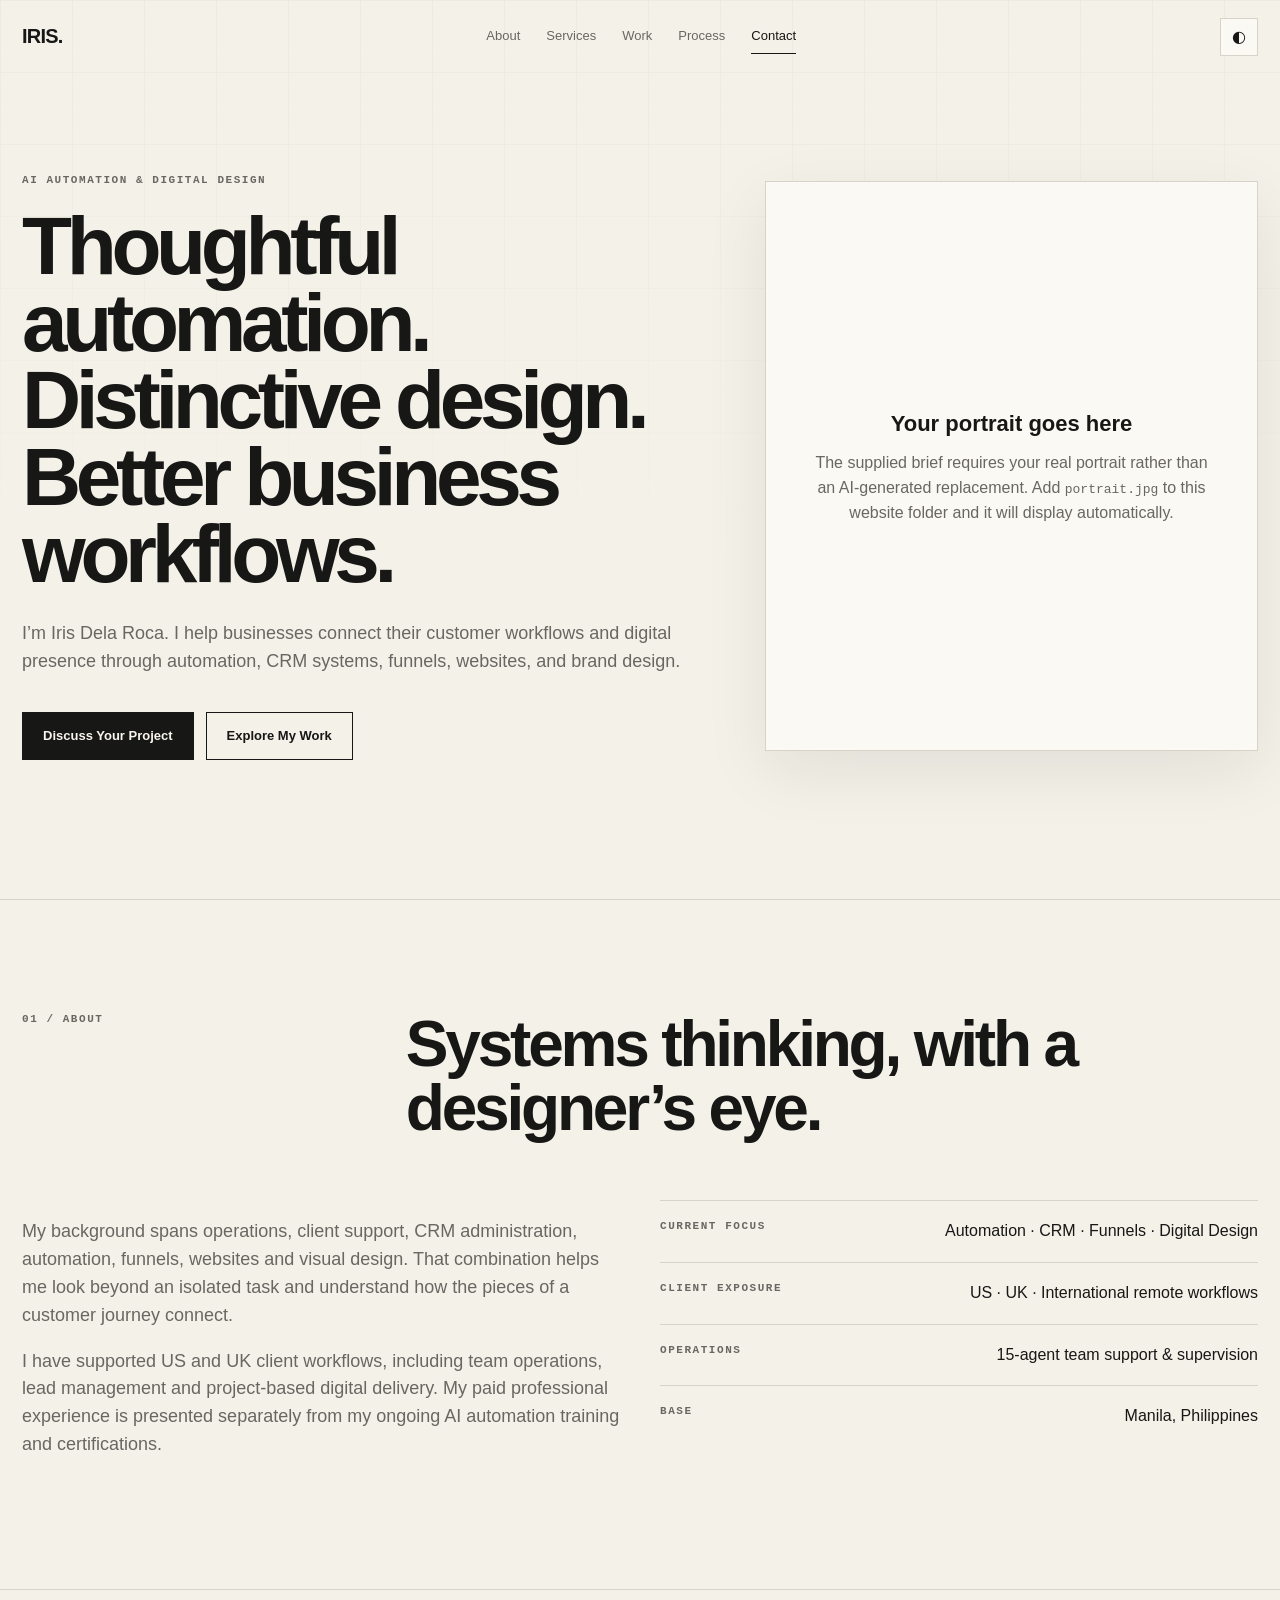
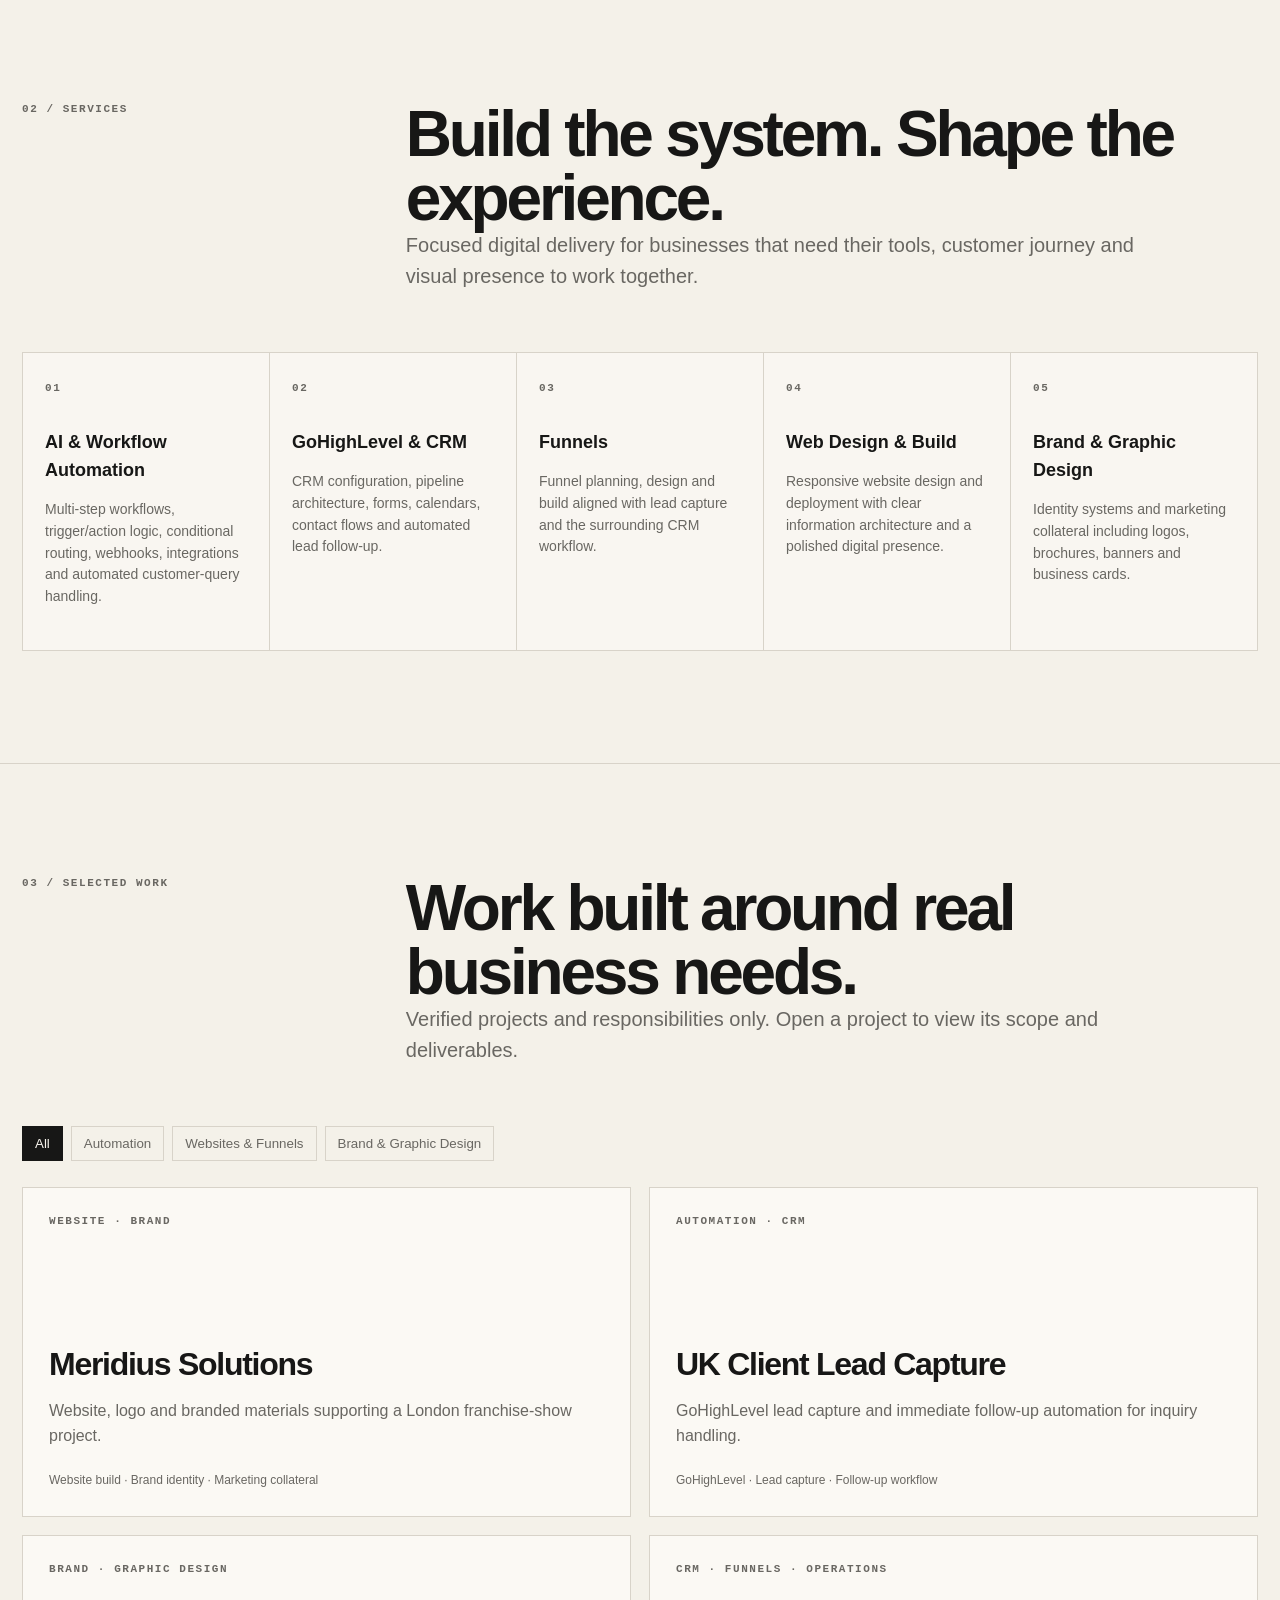
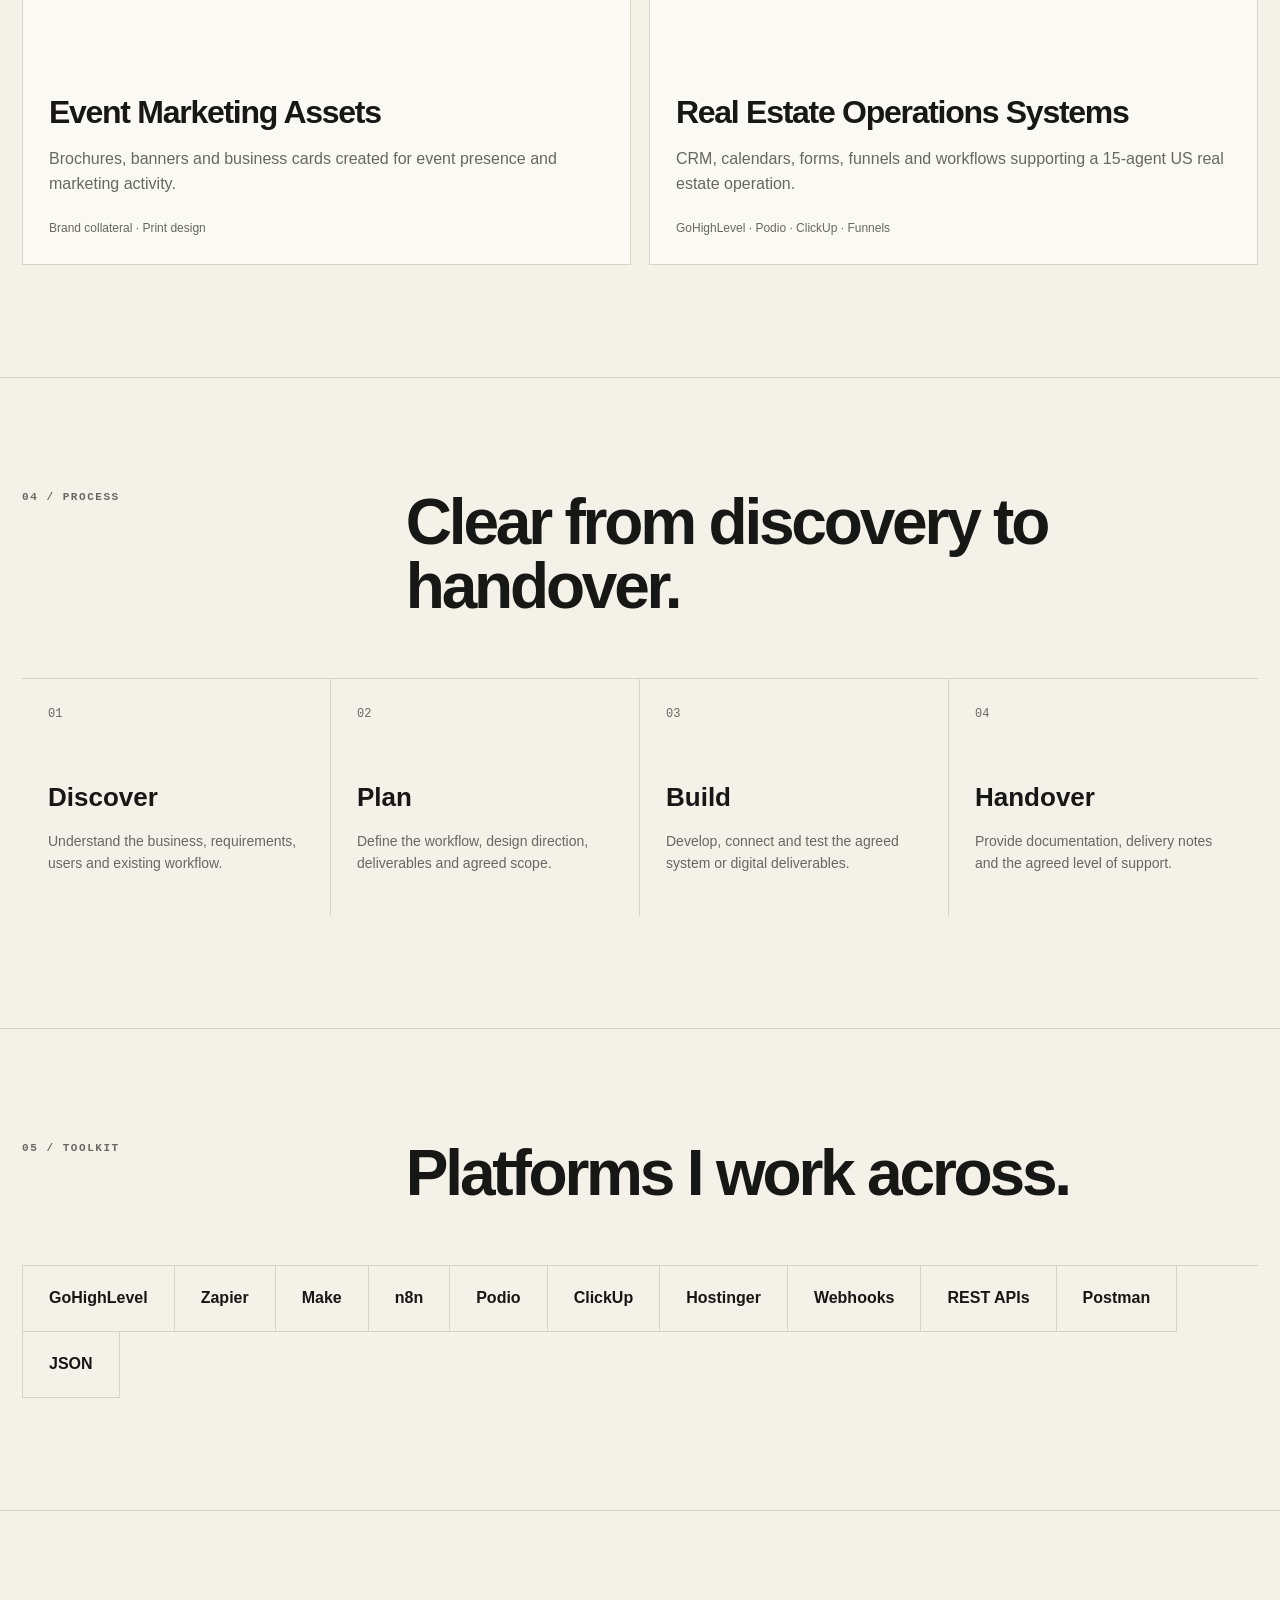
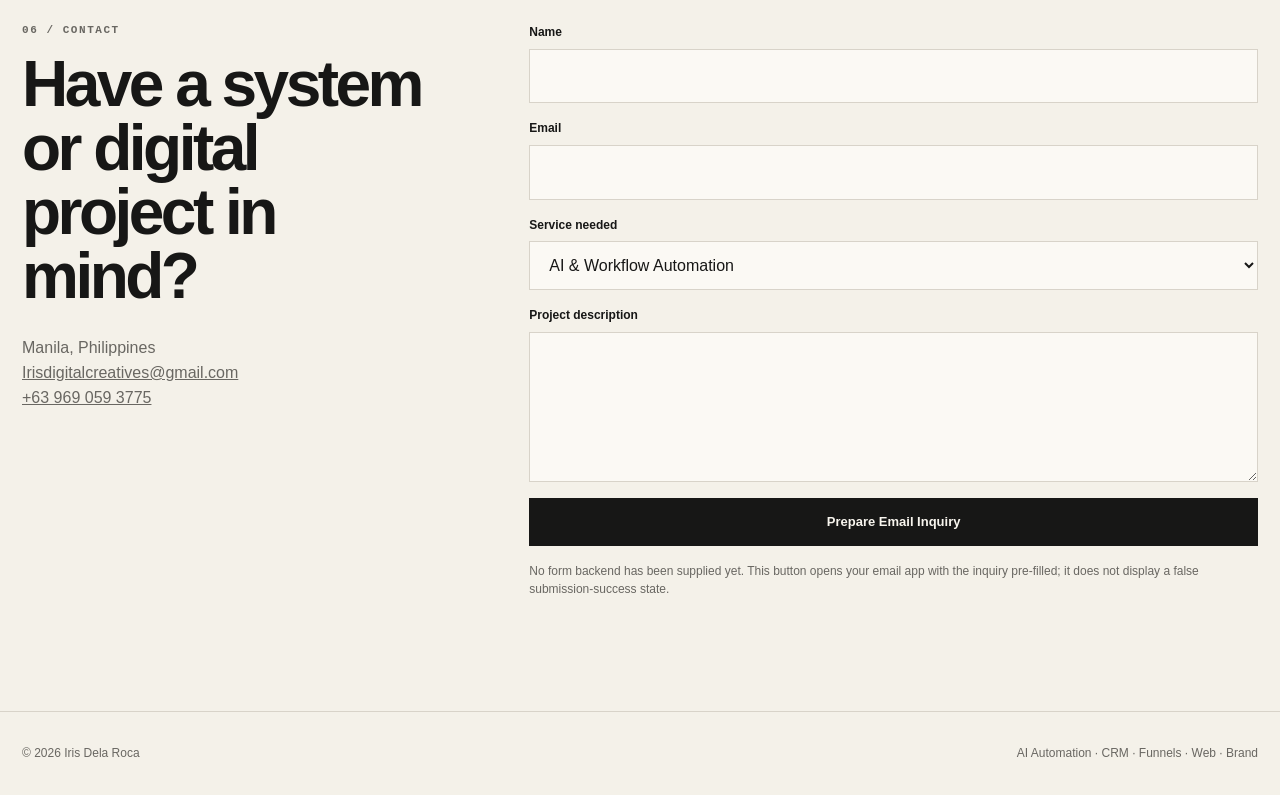
==== index.html @ f61dad83 "Add files via upload" ====
<!doctype html>
<html lang="en">
<head>
  <meta charset="UTF-8" />
  <meta name="viewport" content="width=device-width, initial-scale=1.0" />
  <title>Iris Dela Roca | AI Automation & Digital Design</title>
  <meta name="description" content="Portfolio of Iris Dela Roca — AI automation, CRM systems, funnels, websites, branding and graphic design." />
  <meta property="og:title" content="Iris Dela Roca | AI Automation & Digital Design" />
  <meta property="og:description" content="Thoughtful automation. Distinctive design. Better business workflows." />
  <meta property="og:type" content="website" />
  <script>
    (() => {
      const saved = localStorage.getItem("iris-theme");
      const systemDark = window.matchMedia("(prefers-color-scheme: dark)").matches;
      document.documentElement.dataset.theme = saved || (systemDark ? "dark" : "light");
    })();
  </script>
  <style>
    :root{
      --bg:#f4f1e9;--panel:#fbf9f4;--text:#171716;--muted:#696762;--line:#d8d3c9;
      --inverse:#f8f5ee;--accent:#242321;--shadow:0 20px 60px rgba(20,20,18,.08);
      --radius:2px;--max:1240px;--nav:74px;
    }
    html[data-theme="dark"]{
      --bg:#111210;--panel:#171816;--text:#f1efe9;--muted:#aaa79f;--line:#33342f;
      --inverse:#151613;--accent:#f1efe9;--shadow:0 20px 60px rgba(0,0,0,.25);
    }
    *{box-sizing:border-box}html{scroll-behavior:smooth;scroll-padding-top:calc(var(--nav) + 20px)}
    body{margin:0;background:var(--bg);color:var(--text);font-family:Inter,ui-sans-serif,-apple-system,BlinkMacSystemFont,"Segoe UI",sans-serif;line-height:1.55;transition:background .25s,color .25s;overflow-x:hidden}
    body:before{content:"";position:fixed;inset:0;pointer-events:none;opacity:.24;background-image:linear-gradient(var(--line) 1px,transparent 1px),linear-gradient(90deg,var(--line) 1px,transparent 1px);background-size:72px 72px;mask-image:linear-gradient(to bottom,black,transparent 62%);z-index:-1}
    a{color:inherit}.wrap{width:min(calc(100% - 44px),var(--max));margin:auto}.mono{font:600 11px/1.3 ui-monospace,SFMono-Regular,Menlo,monospace;letter-spacing:.14em;text-transform:uppercase;color:var(--muted)}
    nav{height:var(--nav);position:sticky;top:0;z-index:30;border-bottom:1px solid transparent;transition:.2s}
    nav.scrolled{background:color-mix(in srgb,var(--bg) 88%,transparent);backdrop-filter:blur(14px);border-color:var(--line)}
    .nav-inner{height:100%;display:flex;align-items:center;justify-content:space-between}.brand{font-weight:800;letter-spacing:-.04em;text-decoration:none;font-size:20px}
    .navlinks{display:flex;align-items:center;gap:26px}.navlinks a{font-size:13px;text-decoration:none;color:var(--muted);position:relative}.navlinks a:after{content:"";position:absolute;left:0;bottom:-7px;width:0;height:1px;background:var(--text);transition:.2s}.navlinks a:hover:after,.navlinks a.active:after{width:100%}.navlinks a.active{color:var(--text)}
    .icon-btn{border:1px solid var(--line);background:var(--panel);color:var(--text);width:38px;height:38px;cursor:pointer;font-size:16px}.menu{display:none}
    section{padding:112px 0;border-bottom:1px solid var(--line)}.hero{min-height:calc(100vh - var(--nav));display:grid;align-items:center;padding:60px 0 100px}
    .hero-grid{display:grid;grid-template-columns:1.15fr .85fr;gap:76px;align-items:center}.hero h1{font-size:clamp(52px,6.4vw,92px);line-height:.94;letter-spacing:-.065em;margin:20px 0 28px;max-width:850px}
    .hero p{font-size:18px;color:var(--muted);max-width:660px}.actions{display:flex;gap:12px;margin-top:36px;flex-wrap:wrap}.btn{display:inline-flex;align-items:center;justify-content:center;min-height:48px;padding:0 20px;border:1px solid var(--text);text-decoration:none;font-size:13px;font-weight:700;transition:.18s;cursor:pointer}.btn.primary{background:var(--text);color:var(--inverse)}.btn:hover{transform:translateY(-2px)}.btn:active{transform:translateY(0)}
    .portrait{min-height:570px;border:1px solid var(--line);background:var(--panel);position:relative;overflow:hidden;box-shadow:var(--shadow)}.portrait img{width:100%;height:100%;position:absolute;inset:0;object-fit:cover}.portrait-placeholder{position:absolute;inset:0;display:grid;place-items:center;text-align:center;padding:42px;color:var(--muted)}.portrait-placeholder strong{display:block;color:var(--text);font-size:22px;margin-bottom:10px}
    .section-head{display:grid;grid-template-columns:.38fr 1fr;gap:60px;margin-bottom:60px}.section-head h2{font-size:clamp(38px,5vw,66px);line-height:1;letter-spacing:-.05em;margin:0}.lead{font-size:20px;color:var(--muted);max-width:780px;margin:0}
    .about-grid{display:grid;grid-template-columns:1fr 1fr;gap:40px}.about-grid p{font-size:18px;color:var(--muted)}.statline{border-top:1px solid var(--line);padding:18px 0;display:flex;justify-content:space-between;gap:20px}.statline span:last-child{text-align:right}
    .services{display:grid;grid-template-columns:repeat(5,1fr);border-top:1px solid var(--line);border-left:1px solid var(--line)}.service{padding:28px 22px;min-height:245px;border-right:1px solid var(--line);border-bottom:1px solid var(--line);background:color-mix(in srgb,var(--panel) 72%,transparent);transition:.2s}.service:hover{background:var(--panel);transform:translateY(-3px)}.service h3{font-size:18px;margin:34px 0 12px}.service p{font-size:14px;color:var(--muted)}
    .filters{display:flex;gap:8px;flex-wrap:wrap;margin-bottom:26px}.filter{border:1px solid var(--line);background:transparent;color:var(--muted);padding:9px 12px;cursor:pointer}.filter.active{background:var(--text);color:var(--inverse);border-color:var(--text)}
    .work-grid{display:grid;grid-template-columns:repeat(2,1fr);gap:18px}.project{border:1px solid var(--line);background:var(--panel);padding:26px;cursor:pointer;transition:.2s;min-height:330px;display:flex;flex-direction:column}.project:hover{transform:translateY(-4px);box-shadow:var(--shadow)}.project .tag{margin-bottom:auto}.project h3{font-size:32px;letter-spacing:-.04em;margin:60px 0 10px}.project p{color:var(--muted);margin:0}.project .tools{margin-top:22px;font-size:12px;color:var(--muted)}
    .process{display:grid;grid-template-columns:repeat(4,1fr);border-top:1px solid var(--line)}.step{padding:28px 26px;border-right:1px solid var(--line)}.step:last-child{border-right:0}.step .num{font:12px ui-monospace,monospace;color:var(--muted)}.step h3{font-size:26px;margin:56px 0 10px}.step p{color:var(--muted);font-size:14px}
    .tools-cloud{display:flex;flex-wrap:wrap;border-top:1px solid var(--line);border-left:1px solid var(--line)}.tool{padding:20px 26px;border-right:1px solid var(--line);border-bottom:1px solid var(--line);font-weight:650}
    .contact-grid{display:grid;grid-template-columns:.75fr 1.25fr;gap:70px}.contact-big{font-size:clamp(38px,5vw,72px);letter-spacing:-.055em;line-height:1;margin:15px 0 28px}.contact-meta{color:var(--muted)}form{display:grid;gap:16px}.field{display:grid;gap:7px}label{font-size:12px;font-weight:700}input,select,textarea{width:100%;border:1px solid var(--line);background:var(--panel);color:var(--text);padding:14px 15px;font:inherit;border-radius:0}textarea{min-height:150px;resize:vertical}.form-note{font-size:12px;color:var(--muted)}
    footer{padding:32px 0}.footer{display:flex;justify-content:space-between;gap:20px;color:var(--muted);font-size:12px}
    dialog{width:min(720px,calc(100% - 32px));border:1px solid var(--line);background:var(--panel);color:var(--text);padding:0;box-shadow:var(--shadow)}dialog::backdrop{background:rgba(0,0,0,.58);backdrop-filter:blur(4px)}.dialog-inner{padding:34px}.dialog-top{display:flex;justify-content:space-between;gap:20px}.dialog-top h3{font-size:36px;letter-spacing:-.04em;margin:0 0 22px}.close{border:1px solid var(--line);background:transparent;color:var(--text);width:38px;height:38px;cursor:pointer}.case-row{border-top:1px solid var(--line);padding:16px 0;display:grid;grid-template-columns:140px 1fr;gap:20px}.case-row span:first-child{color:var(--muted);font-size:12px}
    .reveal{opacity:0;transform:translateY(16px);transition:.55s ease}.reveal.visible{opacity:1;transform:none}:focus-visible{outline:2px solid var(--text);outline-offset:3px}
    @media(max-width:980px){.services{grid-template-columns:repeat(2,1fr)}.process{grid-template-columns:repeat(2,1fr)}.step{border-bottom:1px solid var(--line)}.hero-grid,.contact-grid{grid-template-columns:1fr}.portrait{min-height:520px}.section-head{grid-template-columns:1fr;gap:20px}.about-grid{grid-template-columns:1fr}.hero h1{font-size:clamp(52px,10vw,80px)}}
    @media(max-width:720px){:root{--nav:66px}.wrap{width:min(calc(100% - 28px),var(--max))}.navlinks{display:none;position:absolute;left:14px;right:14px;top:60px;background:var(--panel);border:1px solid var(--line);padding:18px;flex-direction:column;align-items:flex-start}.navlinks.open{display:flex}.menu{display:block}.hero{padding-top:36px}.hero-grid{gap:42px}.portrait{min-height:430px}.hero h1{font-size:48px}.work-grid,.services,.process{grid-template-columns:1fr}.step{border-right:0}.project h3{font-size:27px}.section-head h2{font-size:44px}section{padding:78px 0}.footer{flex-direction:column}}
    @media(prefers-reduced-motion:reduce){html{scroll-behavior:auto}*,*:before,*:after{transition:none!important;animation:none!important}.reveal{opacity:1;transform:none}}
  </style>
</head>
<body>
<nav id="nav">
  <div class="wrap nav-inner">
    <a class="brand" href="#top" aria-label="Iris Dela Roca home">IRIS.</a>
    <div class="navlinks" id="navlinks">
      <a href="#about">About</a><a href="#services">Services</a><a href="#work">Work</a><a href="#process">Process</a><a href="#contact">Contact</a>
    </div>
    <div style="display:flex;gap:8px">
      <button class="icon-btn" id="theme" aria-label="Toggle dark or light mode">◐</button>
      <button class="icon-btn menu" id="menu" aria-label="Open navigation" aria-expanded="false">☰</button>
    </div>
  </div>
</nav>

<main id="top">
<section class="hero">
  <div class="wrap hero-grid">
    <div class="reveal">
      <div class="mono">AI Automation & Digital Design</div>
      <h1>Thoughtful automation. Distinctive design. Better business workflows.</h1>
      <p>I’m Iris Dela Roca. I help businesses connect their customer workflows and digital presence through automation, CRM systems, funnels, websites, and brand design.</p>
      <div class="actions"><a class="btn primary" href="#contact">Discuss Your Project</a><a class="btn" href="#work">Explore My Work</a></div>
    </div>
    <div class="portrait reveal" aria-label="Portrait area">
      <div class="portrait-placeholder"><div><strong>Your portrait goes here</strong>The supplied brief requires your real portrait rather than an AI-generated replacement. Add <code>portrait.jpg</code> to this website folder and it will display automatically.</div></div>
      <img src="portrait.jpg" alt="Portrait of Iris Dela Roca" onerror="this.style.display='none'" />
    </div>
  </div>
</section>

<section id="about">
  <div class="wrap">
    <div class="section-head reveal"><div class="mono">01 / About</div><div><h2>Systems thinking, with a designer’s eye.</h2></div></div>
    <div class="about-grid reveal">
      <div><p>My background spans operations, client support, CRM administration, automation, funnels, websites and visual design. That combination helps me look beyond an isolated task and understand how the pieces of a customer journey connect.</p><p>I have supported US and UK client workflows, including team operations, lead management and project-based digital delivery. My paid professional experience is presented separately from my ongoing AI automation training and certifications.</p></div>
      <div>
        <div class="statline"><span class="mono">Current focus</span><span>Automation · CRM · Funnels · Digital Design</span></div>
        <div class="statline"><span class="mono">Client exposure</span><span>US · UK · International remote workflows</span></div>
        <div class="statline"><span class="mono">Operations</span><span>15-agent team support & supervision</span></div>
        <div class="statline"><span class="mono">Base</span><span>Manila, Philippines</span></div>
      </div>
    </div>
  </div>
</section>

<section id="services">
  <div class="wrap">
    <div class="section-head reveal"><div class="mono">02 / Services</div><div><h2>Build the system. Shape the experience.</h2><p class="lead">Focused digital delivery for businesses that need their tools, customer journey and visual presence to work together.</p></div></div>
    <div class="services reveal">
      <article class="service"><div class="mono">01</div><h3>AI & Workflow Automation</h3><p>Multi-step workflows, trigger/action logic, conditional routing, webhooks, integrations and automated customer-query handling.</p></article>
      <article class="service"><div class="mono">02</div><h3>GoHighLevel & CRM</h3><p>CRM configuration, pipeline architecture, forms, calendars, contact flows and automated lead follow-up.</p></article>
      <article class="service"><div class="mono">03</div><h3>Funnels</h3><p>Funnel planning, design and build aligned with lead capture and the surrounding CRM workflow.</p></article>
      <article class="service"><div class="mono">04</div><h3>Web Design & Build</h3><p>Responsive website design and deployment with clear information architecture and a polished digital presence.</p></article>
      <article class="service"><div class="mono">05</div><h3>Brand & Graphic Design</h3><p>Identity systems and marketing collateral including logos, brochures, banners and business cards.</p></article>
    </div>
  </div>
</section>

<section id="work">
  <div class="wrap">
    <div class="section-head reveal"><div class="mono">03 / Selected Work</div><div><h2>Work built around real business needs.</h2><p class="lead">Verified projects and responsibilities only. Open a project to view its scope and deliverables.</p></div></div>
    <div class="filters reveal" role="group" aria-label="Project filters"><button class="filter active" data-filter="all">All</button><button class="filter" data-filter="automation">Automation</button><button class="filter" data-filter="web">Websites & Funnels</button><button class="filter" data-filter="brand">Brand & Graphic Design</button></div>
    <div class="work-grid reveal" id="projects">
      <article class="project" tabindex="0" data-cat="web brand" data-project="meridius"><div class="mono tag">Website · Brand</div><h3>Meridius Solutions</h3><p>Website, logo and branded materials supporting a London franchise-show project.</p><div class="tools">Website build · Brand identity · Marketing collateral</div></article>
      <article class="project" tabindex="0" data-cat="automation web" data-project="ghl"><div class="mono tag">Automation · CRM</div><h3>UK Client Lead Capture</h3><p>GoHighLevel lead capture and immediate follow-up automation for inquiry handling.</p><div class="tools">GoHighLevel · Lead capture · Follow-up workflow</div></article>
      <article class="project" tabindex="0" data-cat="brand" data-project="event"><div class="mono tag">Brand · Graphic Design</div><h3>Event Marketing Assets</h3><p>Brochures, banners and business cards created for event presence and marketing activity.</p><div class="tools">Brand collateral · Print design</div></article>
      <article class="project" tabindex="0" data-cat="automation web" data-project="ops"><div class="mono tag">CRM · Funnels · Operations</div><h3>Real Estate Operations Systems</h3><p>CRM, calendars, forms, funnels and workflows supporting a 15-agent US real estate operation.</p><div class="tools">GoHighLevel · Podio · ClickUp · Funnels</div></article>
    </div>
  </div>
</section>

<section id="process">
  <div class="wrap">
    <div class="section-head reveal"><div class="mono">04 / Process</div><div><h2>Clear from discovery to handover.</h2></div></div>
    <div class="process reveal">
      <div class="step"><div class="num">01</div><h3>Discover</h3><p>Understand the business, requirements, users and existing workflow.</p></div>
      <div class="step"><div class="num">02</div><h3>Plan</h3><p>Define the workflow, design direction, deliverables and agreed scope.</p></div>
      <div class="step"><div class="num">03</div><h3>Build</h3><p>Develop, connect and test the agreed system or digital deliverables.</p></div>
      <div class="step"><div class="num">04</div><h3>Handover</h3><p>Provide documentation, delivery notes and the agreed level of support.</p></div>
    </div>
  </div>
</section>

<section id="tools">
  <div class="wrap">
    <div class="section-head reveal"><div class="mono">05 / Toolkit</div><div><h2>Platforms I work across.</h2></div></div>
    <div class="tools-cloud reveal"><span class="tool">GoHighLevel</span><span class="tool">Zapier</span><span class="tool">Make</span><span class="tool">n8n</span><span class="tool">Podio</span><span class="tool">ClickUp</span><span class="tool">Hostinger</span><span class="tool">Webhooks</span><span class="tool">REST APIs</span><span class="tool">Postman</span><span class="tool">JSON</span></div>
  </div>
</section>

<section id="contact">
  <div class="wrap contact-grid">
    <div class="reveal"><div class="mono">06 / Contact</div><h2 class="contact-big">Have a system or digital project in mind?</h2><p class="contact-meta">Manila, Philippines<br><a href="mailto:Irisdigitalcreatives@gmail.com">Irisdigitalcreatives@gmail.com</a><br><a href="tel:+639690593775">+63 969 059 3775</a></p></div>
    <div class="reveal">
      <form id="contactForm">
        <div class="field"><label for="name">Name</label><input id="name" name="name" autocomplete="name" required /></div>
        <div class="field"><label for="email">Email</label><input id="email" name="email" type="email" autocomplete="email" required /></div>
        <div class="field"><label for="service">Service needed</label><select id="service" name="service"><option>AI & Workflow Automation</option><option>GoHighLevel & CRM</option><option>Funnels</option><option>Website Design & Build</option><option>Brand & Graphic Design</option><option>Other / Multi-service</option></select></div>
        <div class="field"><label for="description">Project description</label><textarea id="description" name="description" required></textarea></div>
        <button class="btn primary" type="submit">Prepare Email Inquiry</button>
        <div class="form-note">No form backend has been supplied yet. This button opens your email app with the inquiry pre-filled; it does not display a false submission-success state.</div>
      </form>
    </div>
  </div>
</section>
</main>

<footer><div class="wrap footer"><span>© 2026 Iris Dela Roca</span><span>AI Automation · CRM · Funnels · Web · Brand</span></div></footer>

<dialog id="caseDialog" aria-labelledby="caseTitle"><div class="dialog-inner"><div class="dialog-top"><h3 id="caseTitle"></h3><button class="close" aria-label="Close project details">×</button></div><div id="caseContent"></div></div></dialog>

<script>
const projects={
 meridius:{title:"Meridius Solutions",rows:[["Role","Web, Brand and Graphic Designer"],["Business need","Create a digital and branded presence supporting a franchise-show project in London."],["Deliverables","Website, logo and branded materials."],["Tools","Website build/deployment and visual design tools."],["Verified outcome","Website and event materials delivered. No performance metric was supplied."]]},
 ghl:{title:"UK Client Lead Capture",rows:[["Role","Project-based digital delivery"],["Business need","Support inquiry handling with connected lead capture and follow-up."],["Deliverables","GoHighLevel lead capture and immediate follow-up automation."],["Tools","GoHighLevel"],["Verified outcome","Workflow configured for the client project. No conversion or revenue metric was supplied."]]},
 event:{title:"Event Marketing Assets",rows:[["Role","Brand and Graphic Designer"],["Business need","Support brand presence and marketing activities around an event."],["Deliverables","Brochures, banners and business cards."],["Tools","Graphic and brand design workflow"],["Verified outcome","Marketing collateral delivered. No campaign metric was supplied."]]},
 ops:{title:"Real Estate Operations Systems",rows:[["Role","Executive Assistant / Operations Manager"],["Business need","Coordinate lead management, team operations and customer follow-up across a 15-agent team."],["Deliverables","CRM administration, calendars, forms, funnels, workflows, task coordination and team training."],["Tools","GoHighLevel, Podio, ClickUp"],["Verified outcome","Operational support delivered across the team; no quantified performance metric was supplied."]]}
};
const root=document.documentElement, theme=document.querySelector("#theme");
theme.onclick=()=>{const next=root.dataset.theme==="dark"?"light":"dark";root.dataset.theme=next;localStorage.setItem("iris-theme",next)};
const nav=document.querySelector("#nav");addEventListener("scroll",()=>nav.classList.toggle("scrolled",scrollY>12));
const menu=document.querySelector("#menu"), links=document.querySelector("#navlinks");menu.onclick=()=>{const o=links.classList.toggle("open");menu.setAttribute("aria-expanded",o)};links.querySelectorAll("a").forEach(a=>a.onclick=()=>links.classList.remove("open"));
const observer=new IntersectionObserver(es=>es.forEach(e=>{if(e.isIntersecting)e.target.classList.add("visible")}),{threshold:.12});document.querySelectorAll(".reveal").forEach(e=>observer.observe(e));
const sections=[...document.querySelectorAll("main section[id]")], navAs=[...links.querySelectorAll("a")];new IntersectionObserver(es=>es.forEach(e=>{if(e.isIntersecting){navAs.forEach(a=>a.classList.toggle("active",a.getAttribute("href")==="#"+e.target.id))}}),{rootMargin:"-30% 0px -60%"}).observe?.(sections[0]);sections.slice(1).forEach(s=>new IntersectionObserver(es=>es.forEach(e=>{if(e.isIntersecting)navAs.forEach(a=>a.classList.toggle("active",a.getAttribute("href")==="#"+e.target.id))}),{rootMargin:"-30% 0px -60%"}).observe(s));
document.querySelectorAll(".filter").forEach(b=>b.onclick=()=>{document.querySelectorAll(".filter").forEach(x=>x.classList.remove("active"));b.classList.add("active");document.querySelectorAll(".project").forEach(p=>p.hidden=!(b.dataset.filter==="all"||p.dataset.cat.includes(b.dataset.filter)))});
const dlg=document.querySelector("#caseDialog"), title=document.querySelector("#caseTitle"), content=document.querySelector("#caseContent");let lastFocus;
function openCase(card){lastFocus=card;const p=projects[card.dataset.project];title.textContent=p.title;content.innerHTML=p.rows.map(r=>`<div class="case-row"><span>${r[0]}</span><span>${r[1]}</span></div>`).join("");dlg.showModal()}
document.querySelectorAll(".project").forEach(c=>{c.onclick=()=>openCase(c);c.onkeydown=e=>{if(e.key==="Enter"||e.key===" "){e.preventDefault();openCase(c)}}});document.querySelector(".close").onclick=()=>dlg.close();dlg.addEventListener("close",()=>lastFocus?.focus());dlg.addEventListener("click",e=>{if(e.target===dlg)dlg.close()});
document.querySelector("#contactForm").onsubmit=e=>{e.preventDefault();const f=new FormData(e.currentTarget);const subject=encodeURIComponent("Portfolio inquiry — "+f.get("service"));const body=encodeURIComponent(`Hi Iris,\n\nMy name is ${f.get("name")}.\n\nService: ${f.get("service")}\n\nProject:\n${f.get("description")}\n\nMy email: ${f.get("email")}`);location.href=`mailto:Irisdigitalcreatives@gmail.com?subject=${subject}&body=${body}`};
</script>
</body></html>
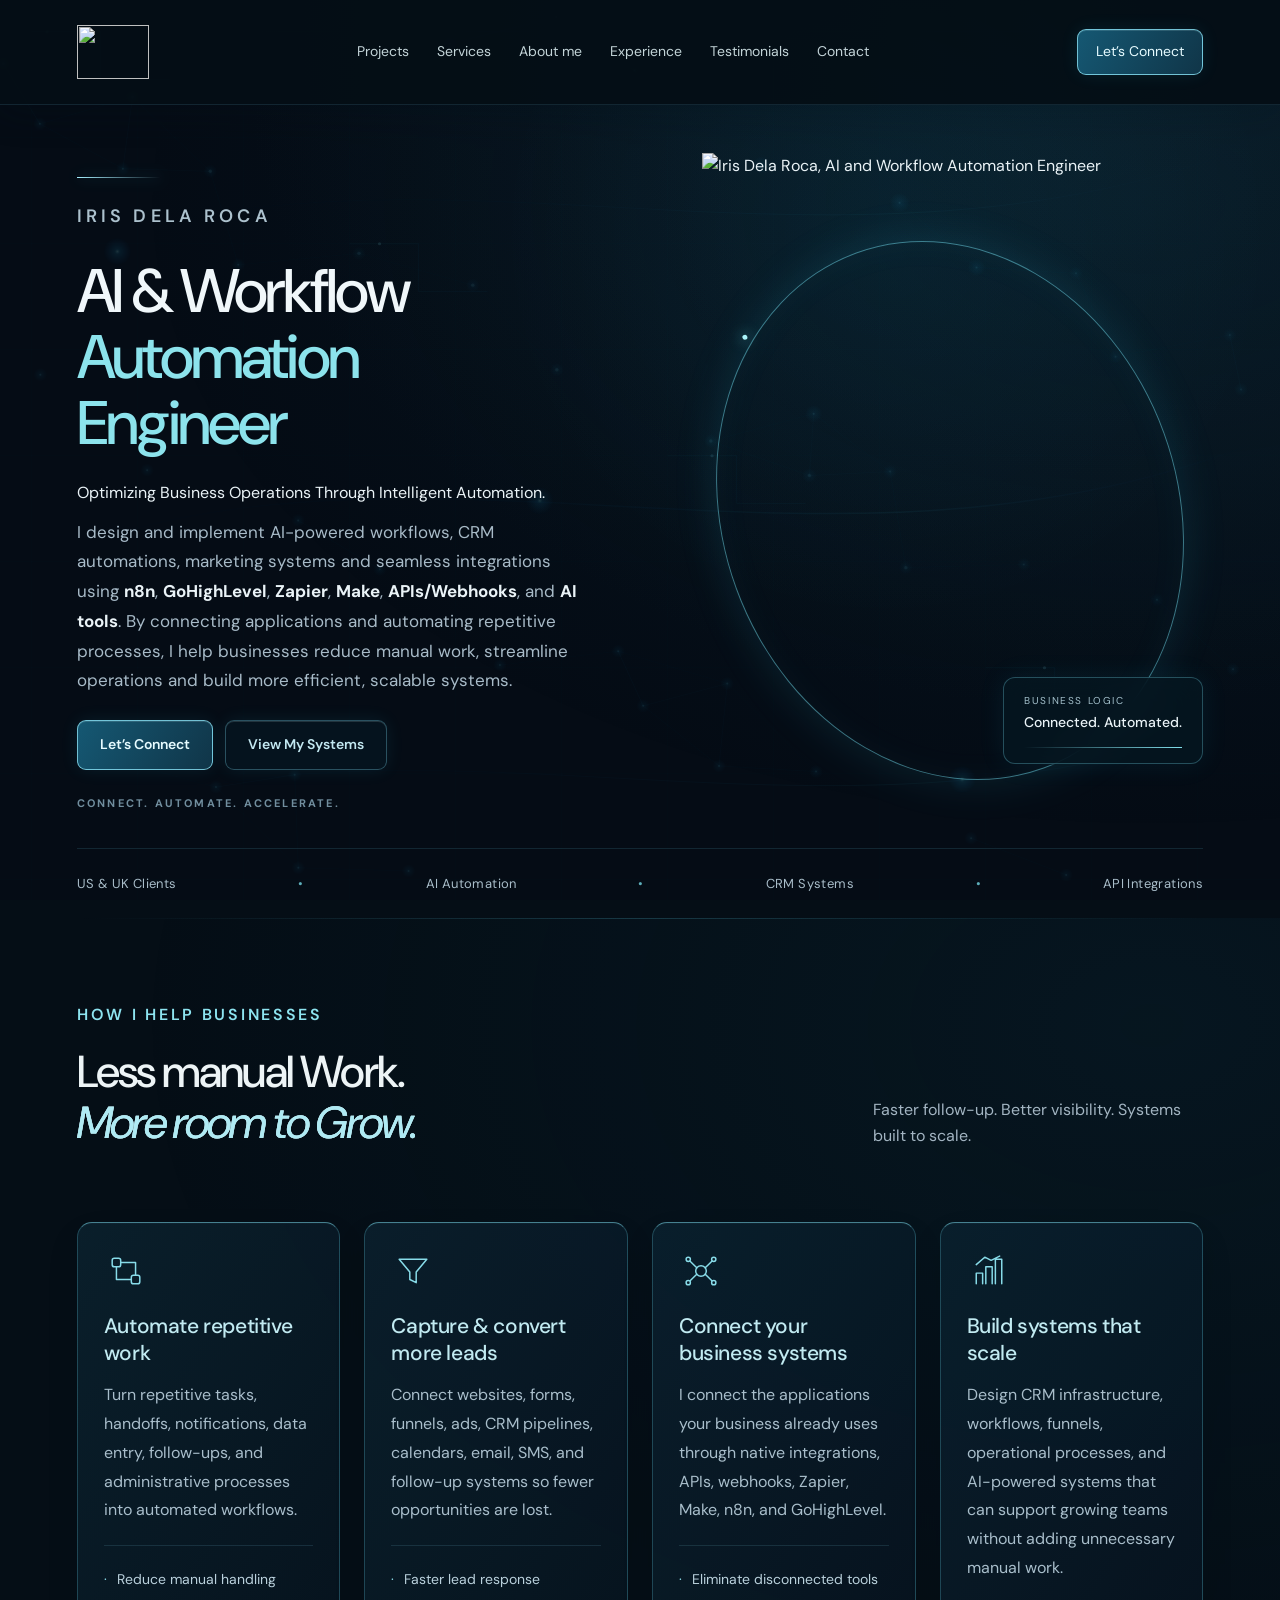
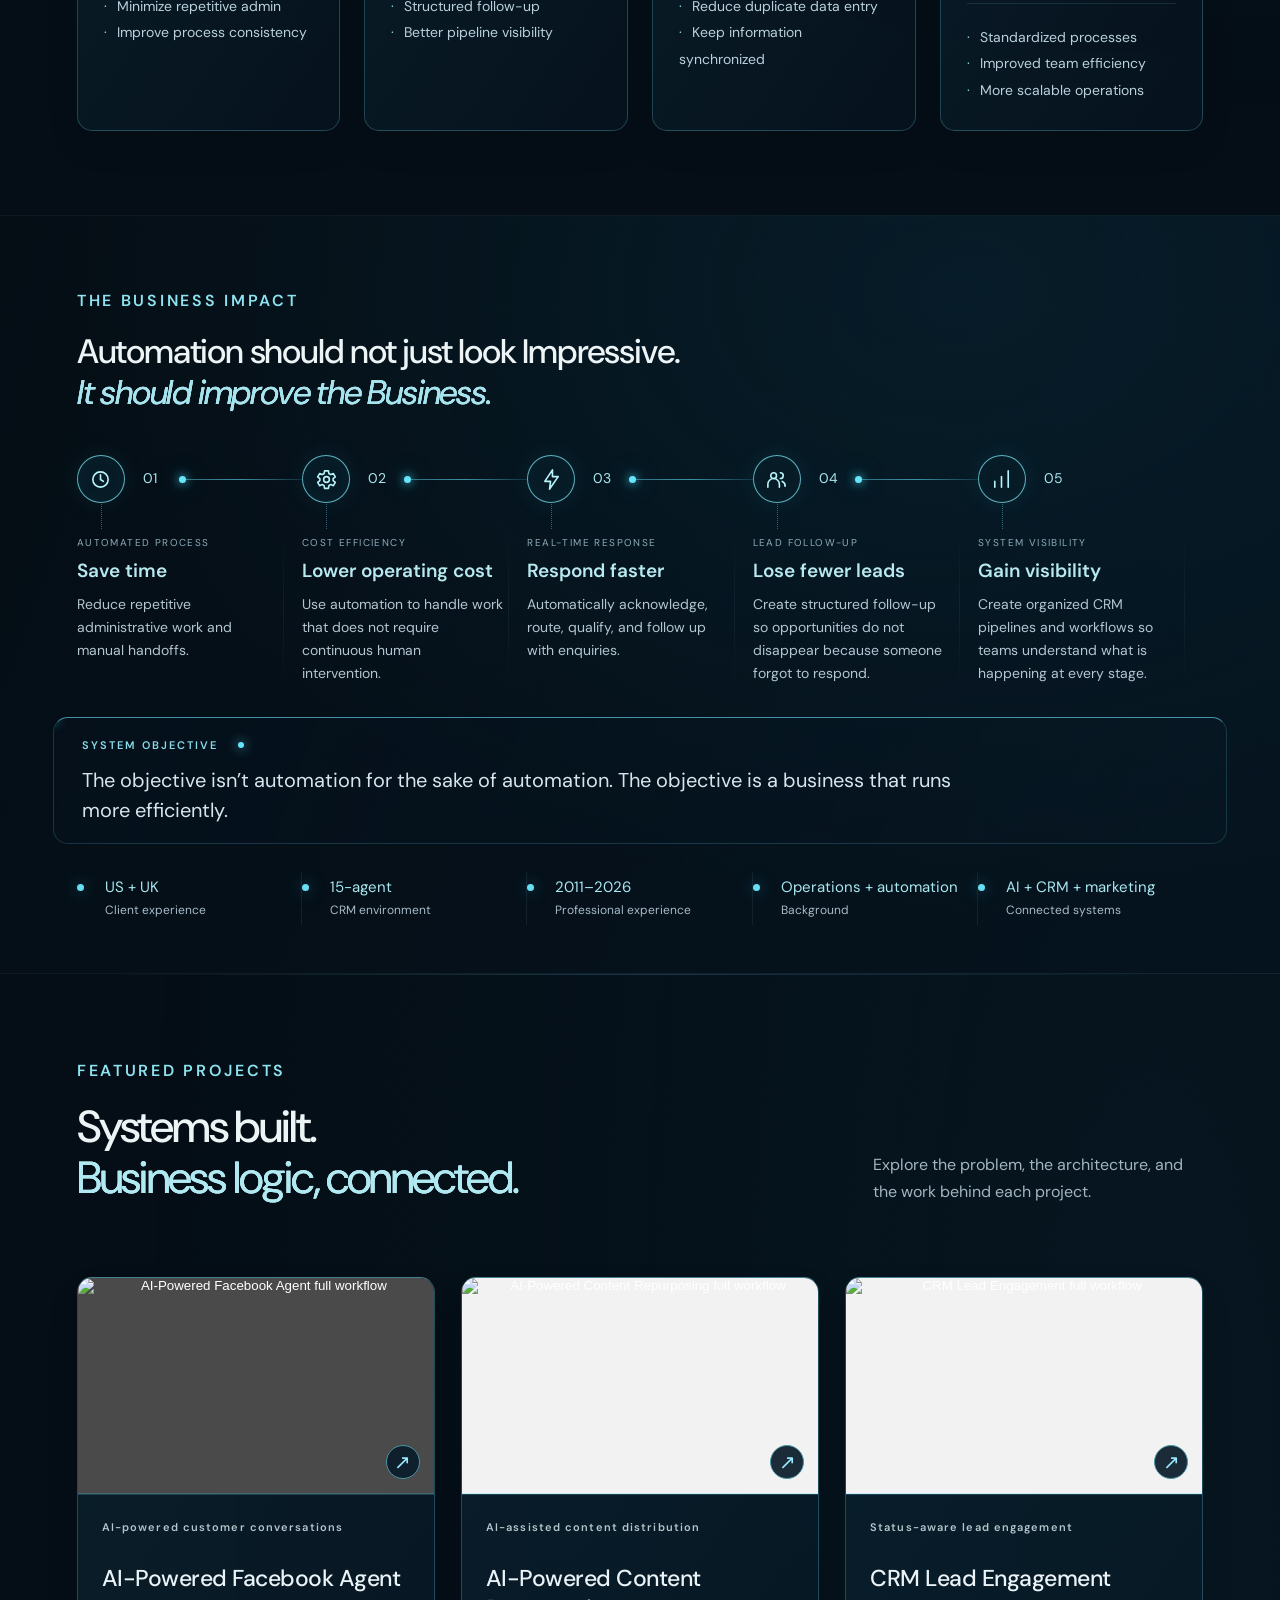
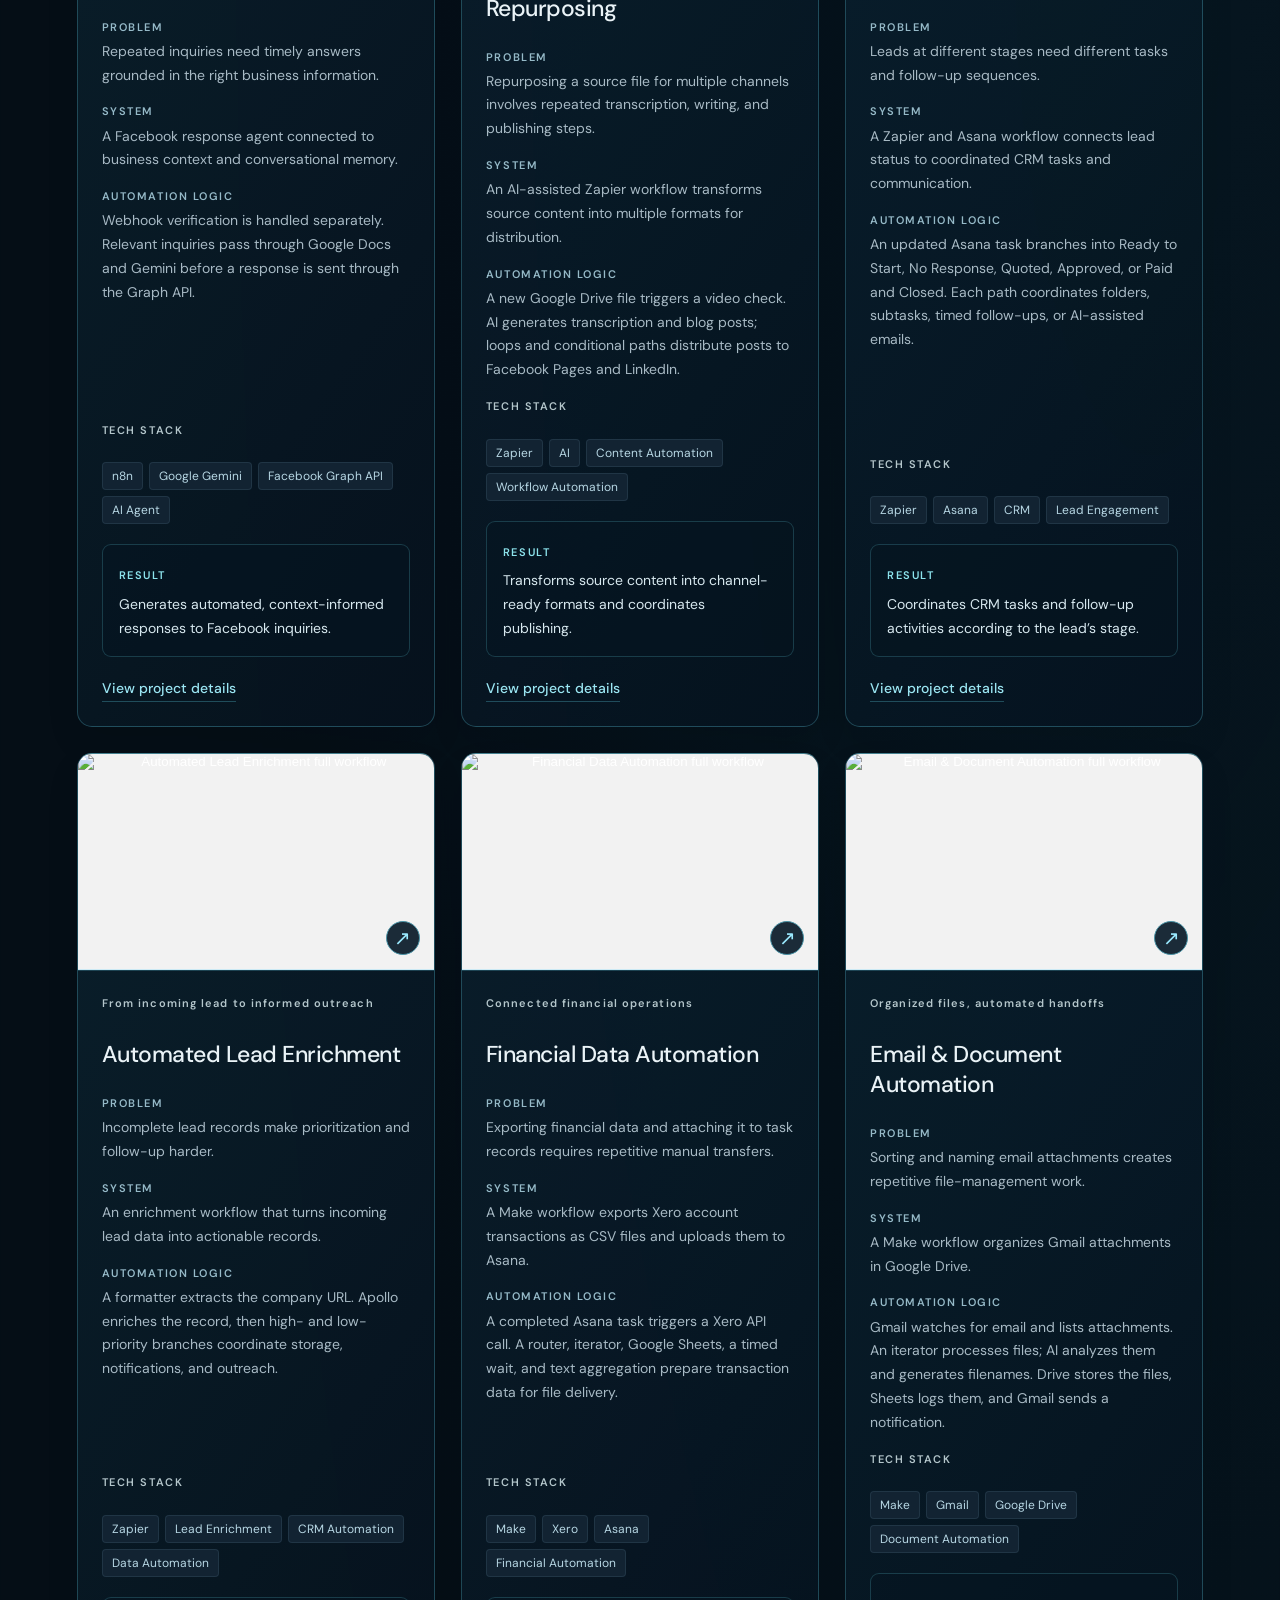
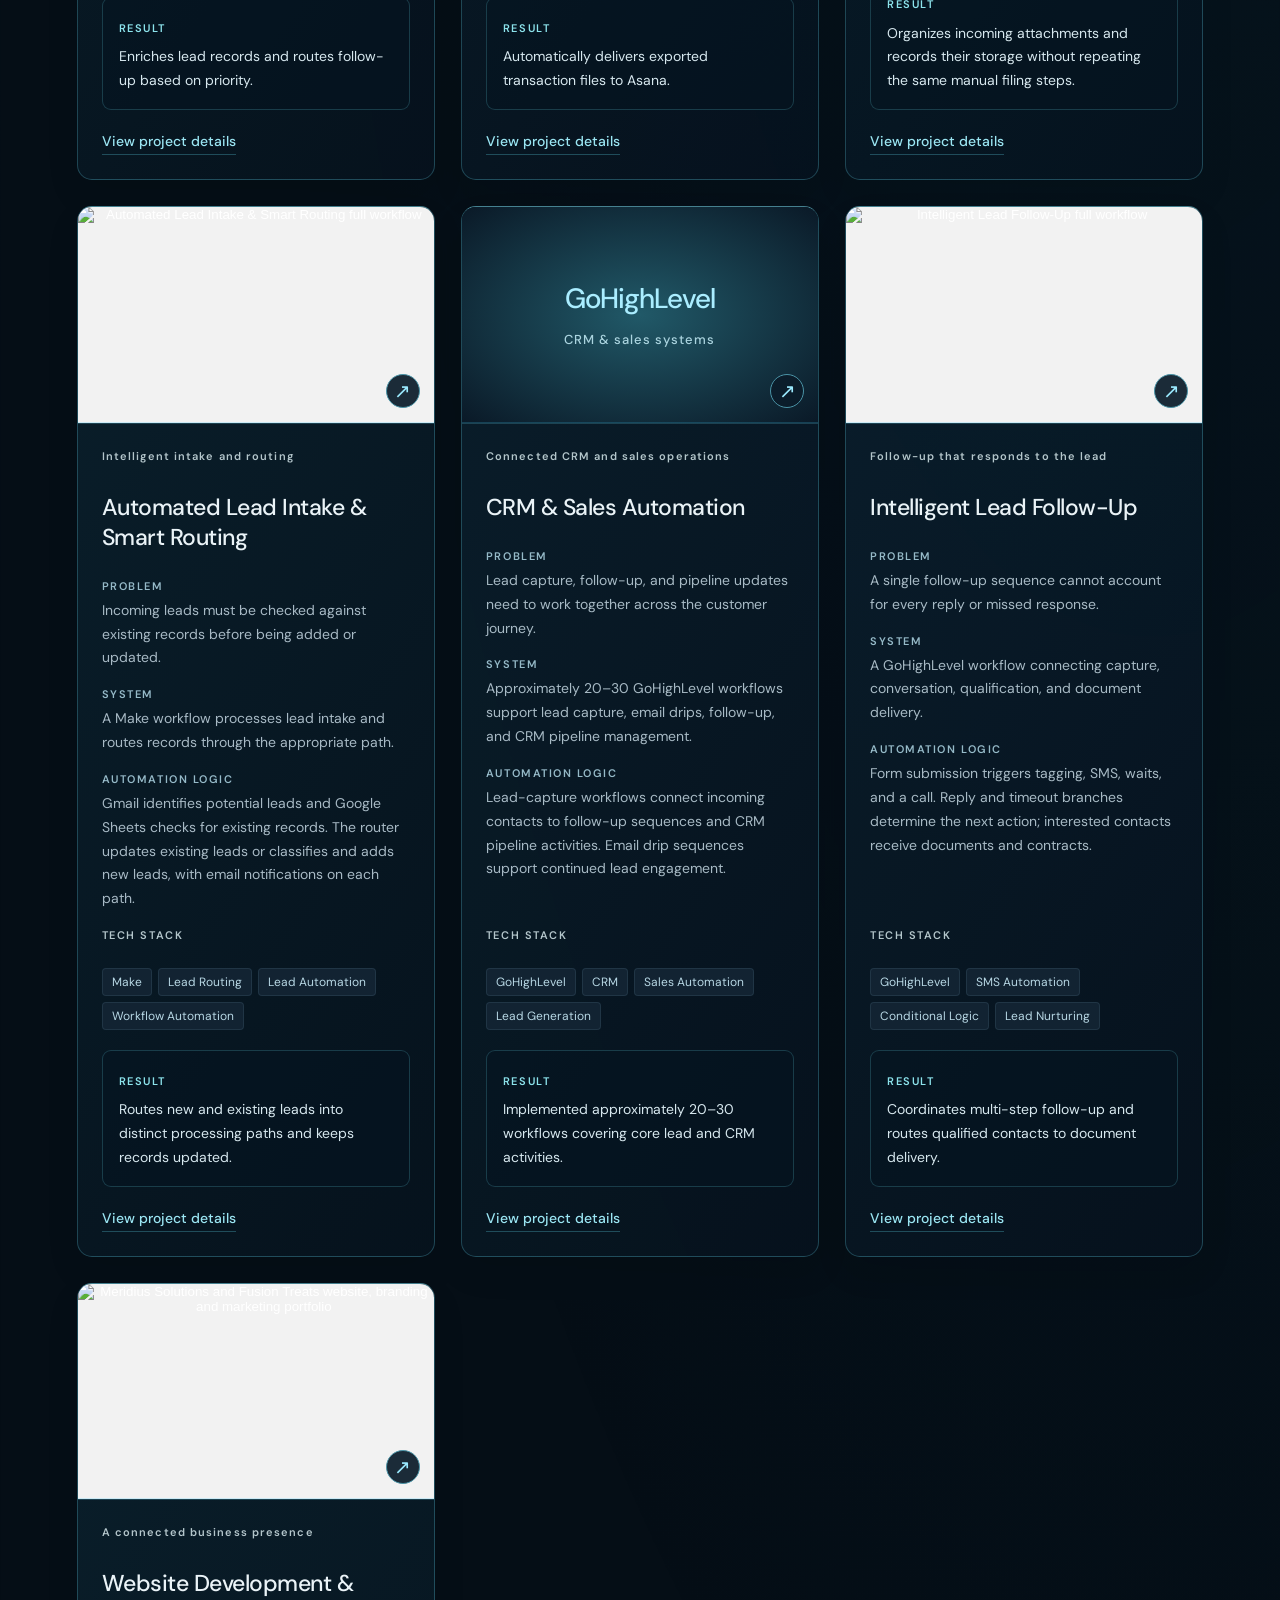
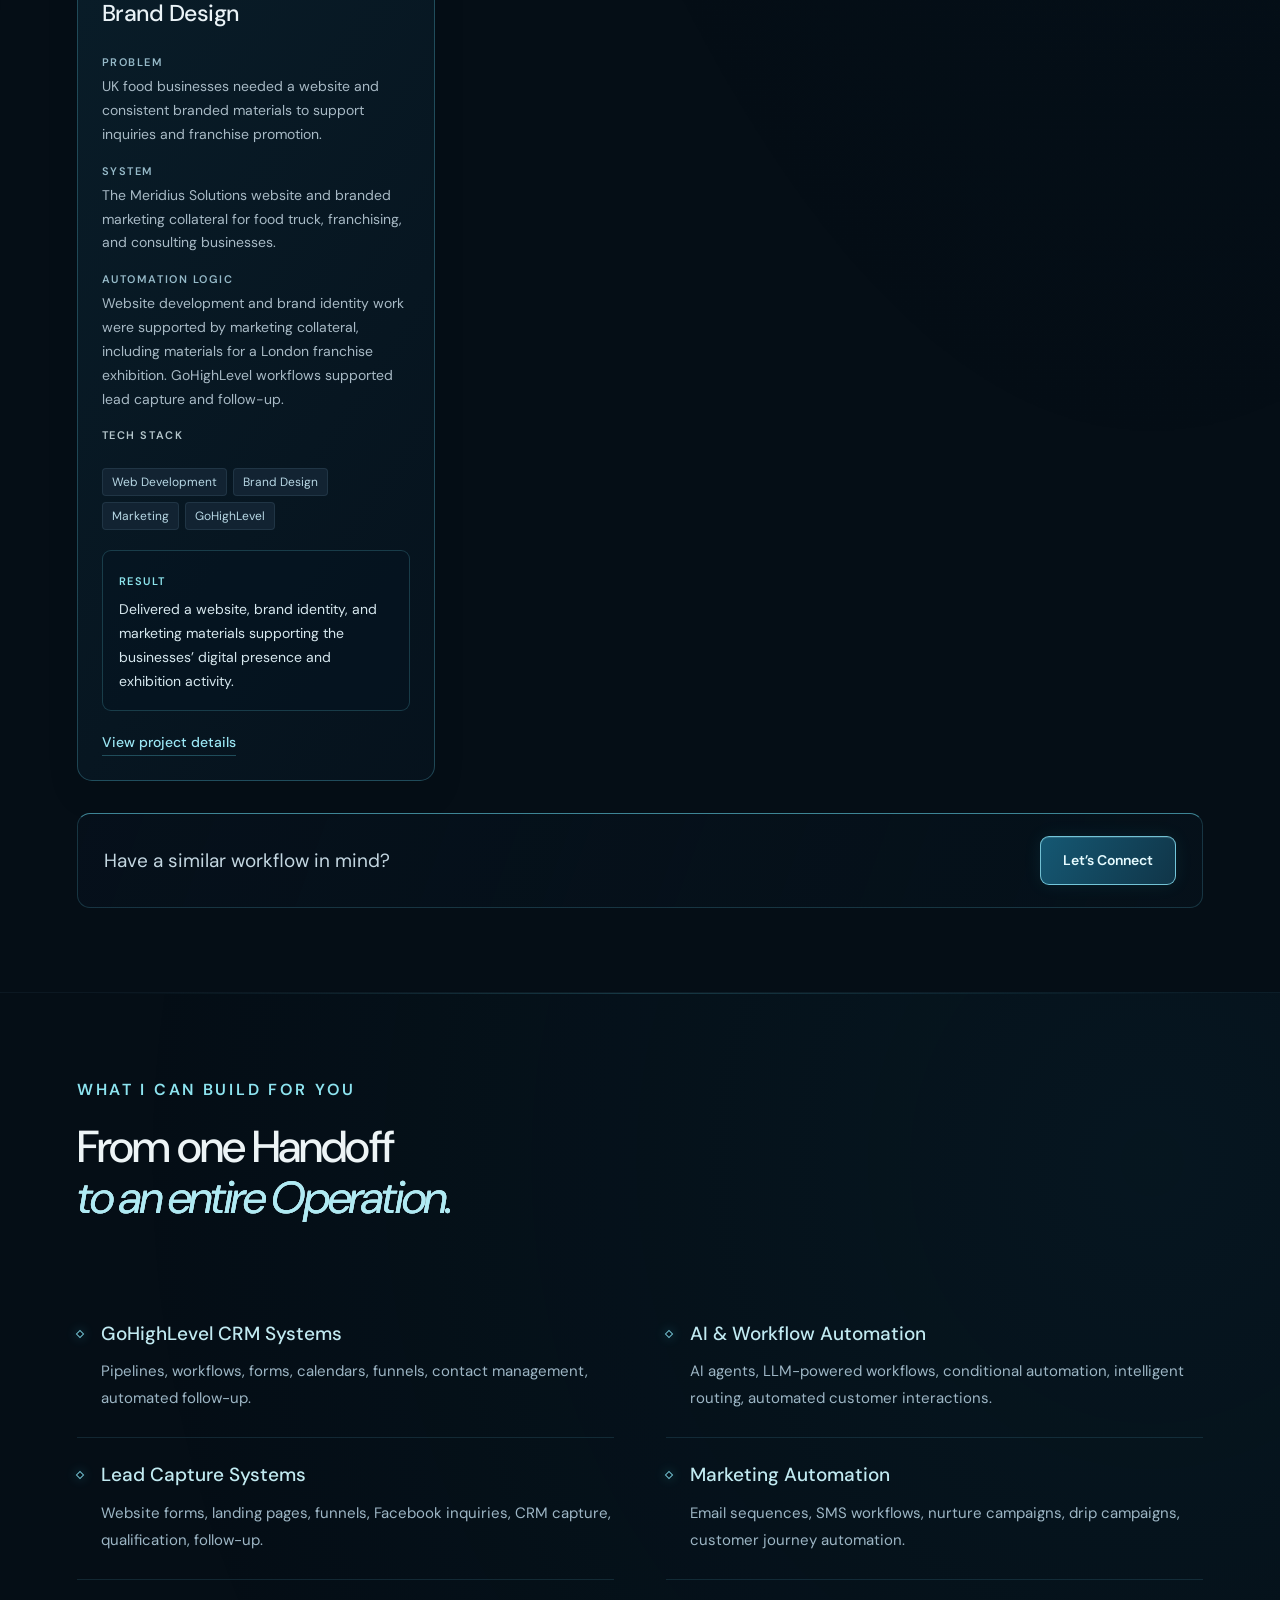
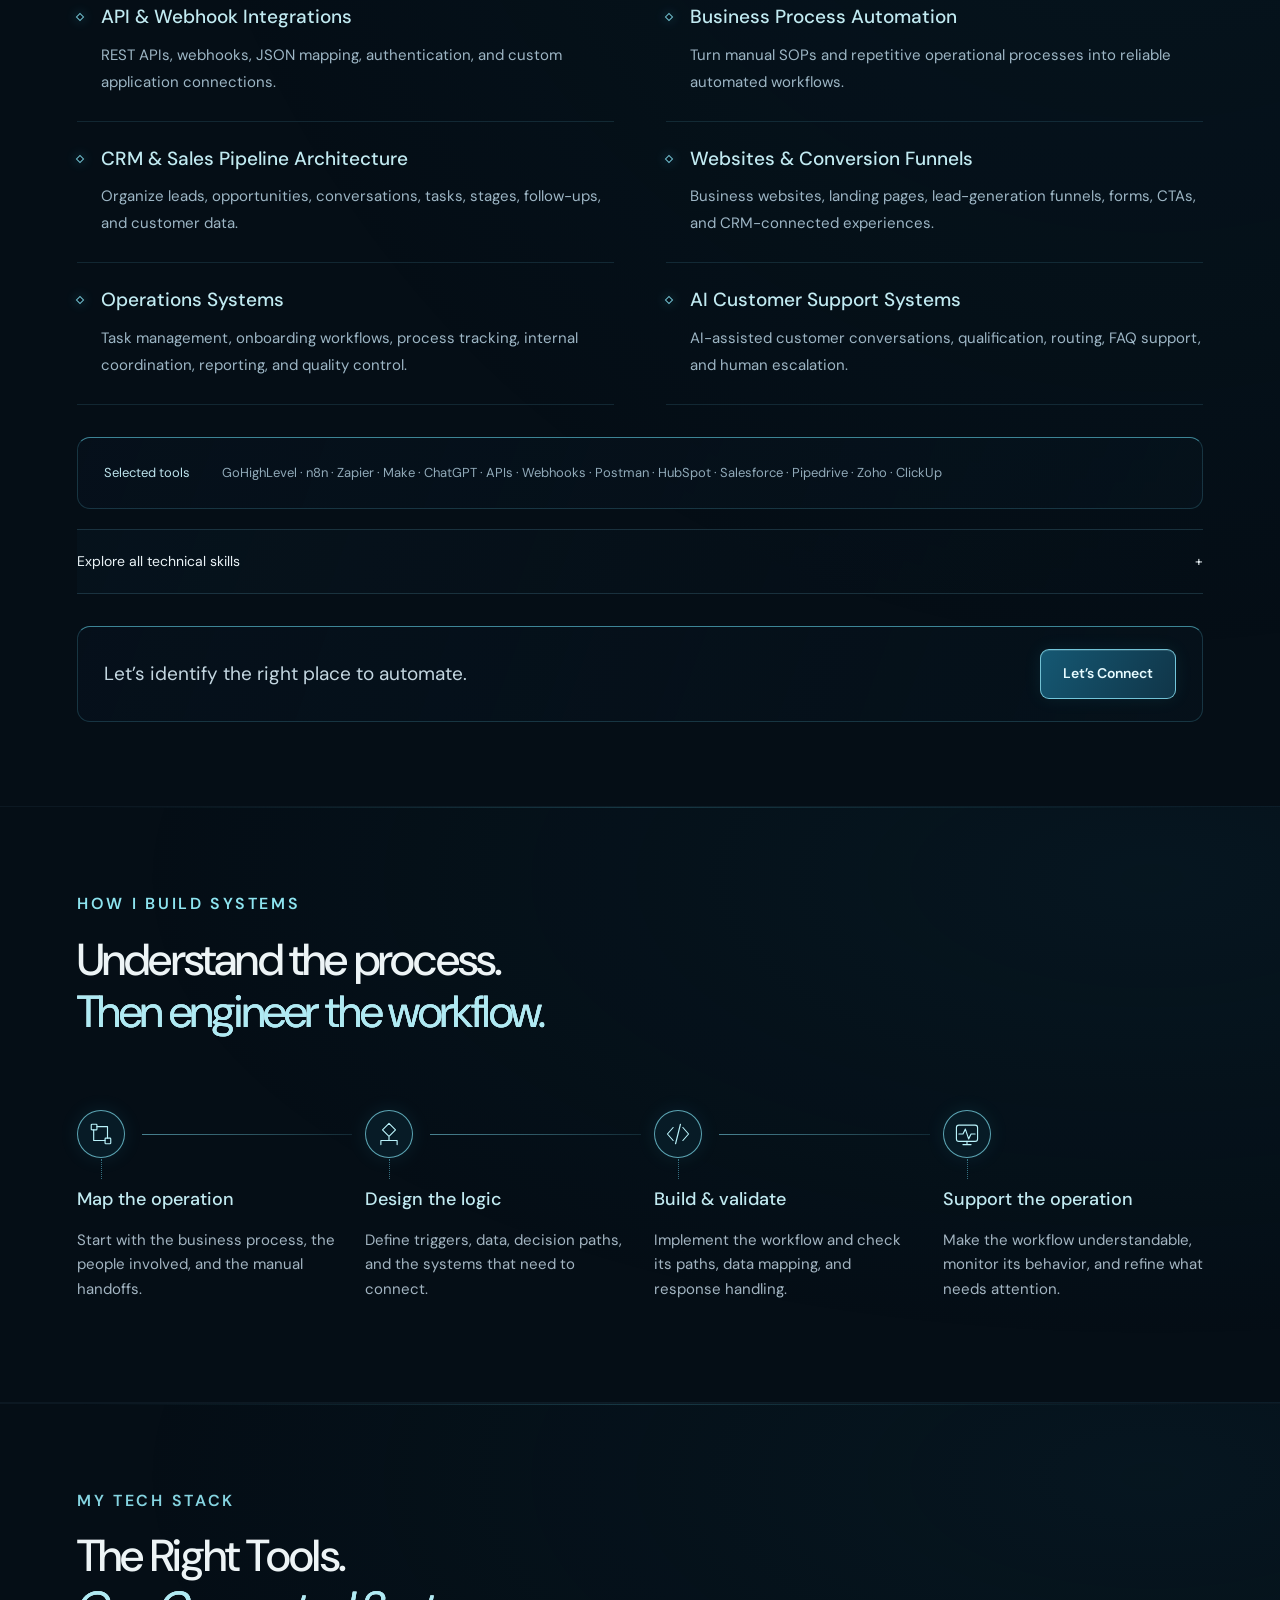
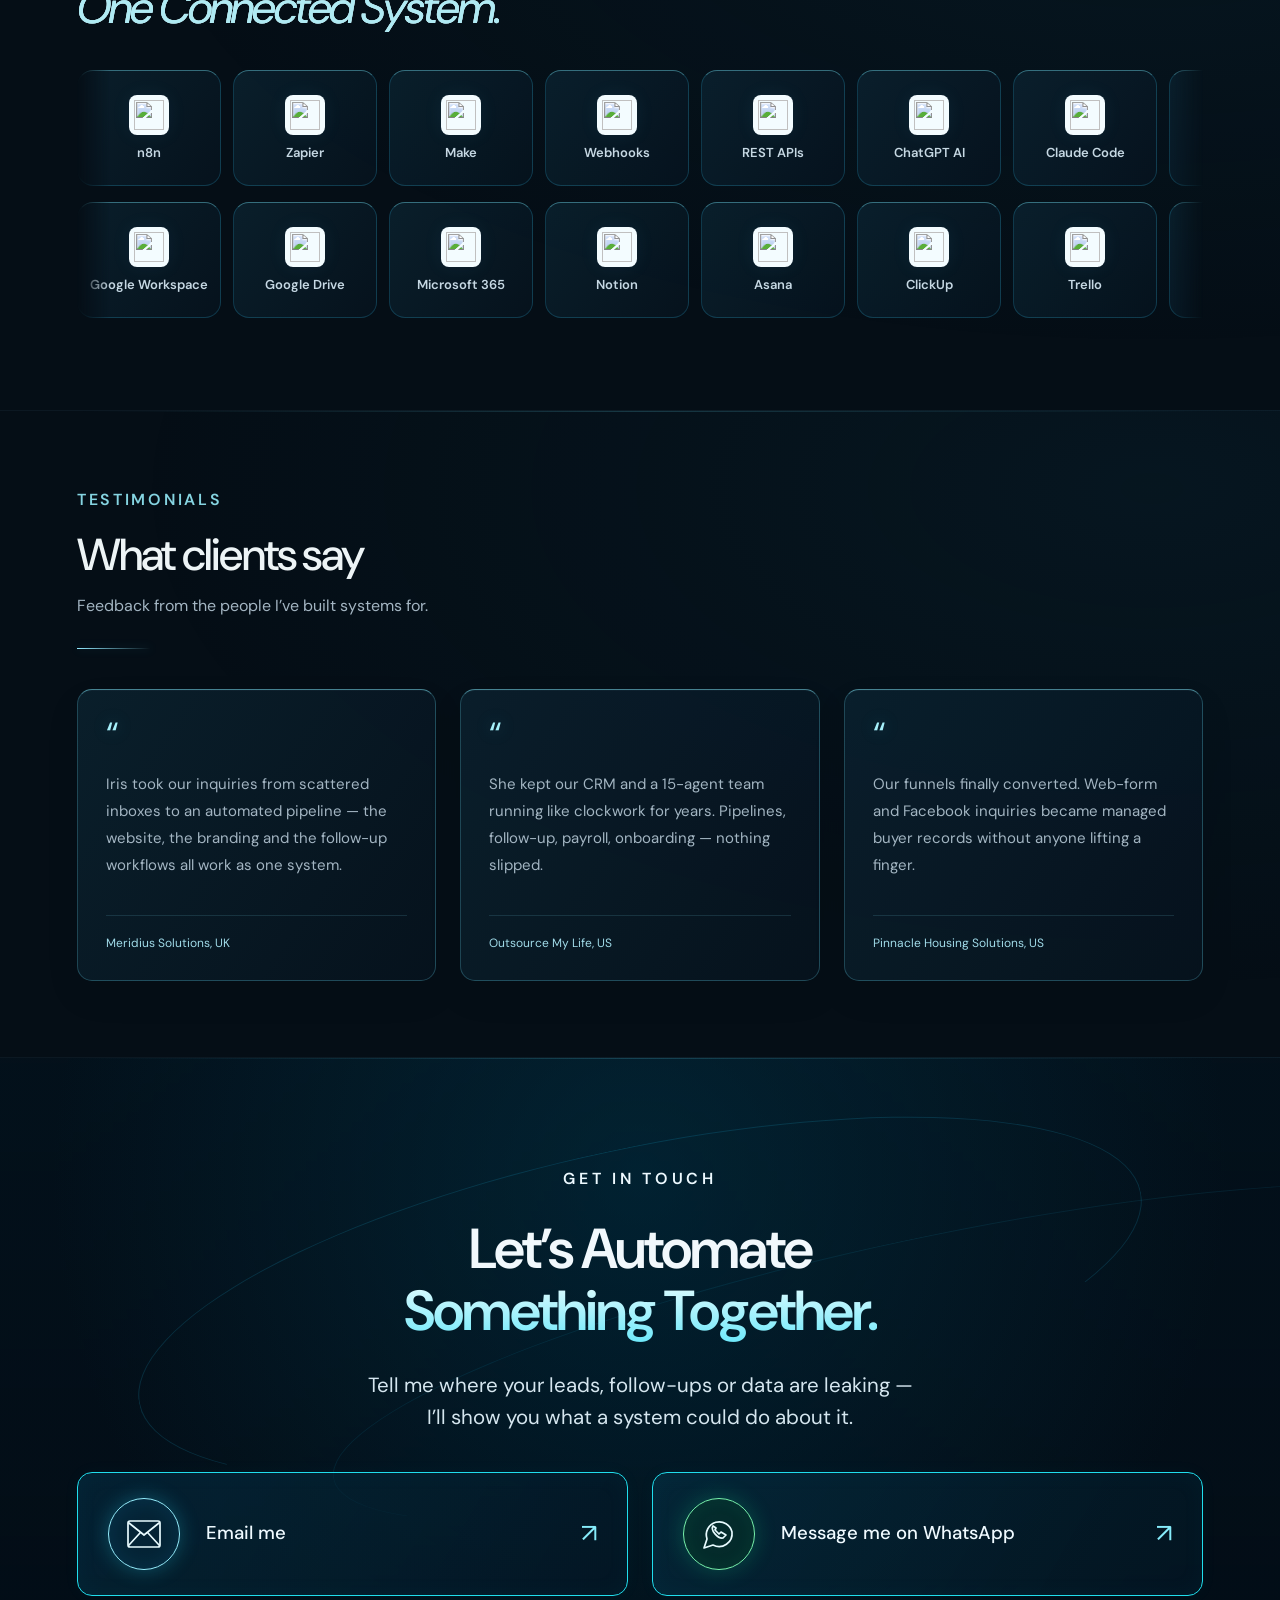
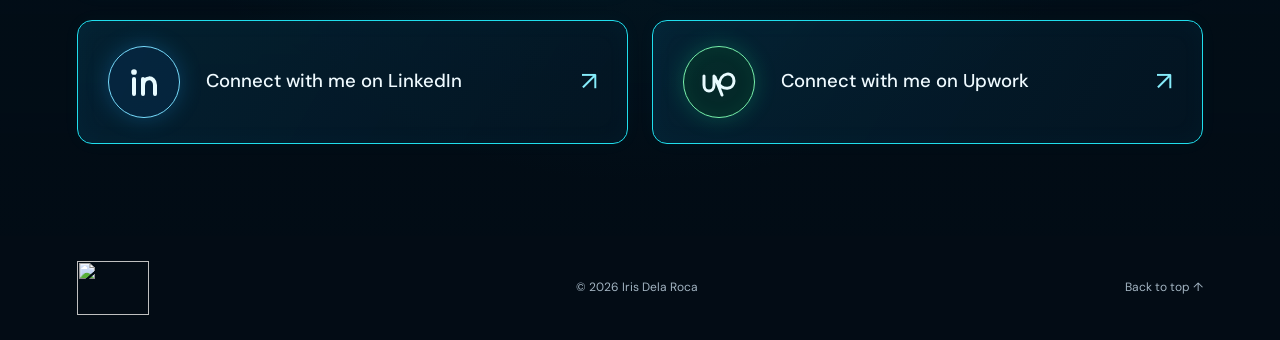
==== commit f4da120c: "Add files via upload" ====
--- a/index.html
+++ b/index.html
@@ -1,187 +1 @@
-<!doctype html>
-<html lang="en">
-<head>
-  <meta charset="UTF-8" />
-  <meta name="viewport" content="width=device-width, initial-scale=1.0" />
-  <title>Iris Dela Roca | AI Automation & Digital Design</title>
-  <meta name="description" content="Portfolio of Iris Dela Roca — AI automation, CRM systems, funnels, websites, branding and graphic design." />
-  <meta property="og:title" content="Iris Dela Roca | AI Automation & Digital Design" />
-  <meta property="og:description" content="Thoughtful automation. Distinctive design. Better business workflows." />
-  <meta property="og:type" content="website" />
-  <script>
-    (() => {
-      const saved = localStorage.getItem("iris-theme");
-      const systemDark = window.matchMedia("(prefers-color-scheme: dark)").matches;
-      document.documentElement.dataset.theme = saved || (systemDark ? "dark" : "light");
-    })();
-  </script>
-  <style>
-    :root{
-      --bg:#f4f1e9;--panel:#fbf9f4;--text:#171716;--muted:#696762;--line:#d8d3c9;
-      --inverse:#f8f5ee;--accent:#242321;--shadow:0 20px 60px rgba(20,20,18,.08);
-      --radius:2px;--max:1240px;--nav:74px;
-    }
-    html[data-theme="dark"]{
-      --bg:#111210;--panel:#171816;--text:#f1efe9;--muted:#aaa79f;--line:#33342f;
-      --inverse:#151613;--accent:#f1efe9;--shadow:0 20px 60px rgba(0,0,0,.25);
-    }
-    *{box-sizing:border-box}html{scroll-behavior:smooth;scroll-padding-top:calc(var(--nav) + 20px)}
-    body{margin:0;background:var(--bg);color:var(--text);font-family:Inter,ui-sans-serif,-apple-system,BlinkMacSystemFont,"Segoe UI",sans-serif;line-height:1.55;transition:background .25s,color .25s;overflow-x:hidden}
-    body:before{content:"";position:fixed;inset:0;pointer-events:none;opacity:.24;background-image:linear-gradient(var(--line) 1px,transparent 1px),linear-gradient(90deg,var(--line) 1px,transparent 1px);background-size:72px 72px;mask-image:linear-gradient(to bottom,black,transparent 62%);z-index:-1}
-    a{color:inherit}.wrap{width:min(calc(100% - 44px),var(--max));margin:auto}.mono{font:600 11px/1.3 ui-monospace,SFMono-Regular,Menlo,monospace;letter-spacing:.14em;text-transform:uppercase;color:var(--muted)}
-    nav{height:var(--nav);position:sticky;top:0;z-index:30;border-bottom:1px solid transparent;transition:.2s}
-    nav.scrolled{background:color-mix(in srgb,var(--bg) 88%,transparent);backdrop-filter:blur(14px);border-color:var(--line)}
-    .nav-inner{height:100%;display:flex;align-items:center;justify-content:space-between}.brand{font-weight:800;letter-spacing:-.04em;text-decoration:none;font-size:20px}
-    .navlinks{display:flex;align-items:center;gap:26px}.navlinks a{font-size:13px;text-decoration:none;color:var(--muted);position:relative}.navlinks a:after{content:"";position:absolute;left:0;bottom:-7px;width:0;height:1px;background:var(--text);transition:.2s}.navlinks a:hover:after,.navlinks a.active:after{width:100%}.navlinks a.active{color:var(--text)}
-    .icon-btn{border:1px solid var(--line);background:var(--panel);color:var(--text);width:38px;height:38px;cursor:pointer;font-size:16px}.menu{display:none}
-    section{padding:112px 0;border-bottom:1px solid var(--line)}.hero{min-height:calc(100vh - var(--nav));display:grid;align-items:center;padding:60px 0 100px}
-    .hero-grid{display:grid;grid-template-columns:1.15fr .85fr;gap:76px;align-items:center}.hero h1{font-size:clamp(52px,6.4vw,92px);line-height:.94;letter-spacing:-.065em;margin:20px 0 28px;max-width:850px}
-    .hero p{font-size:18px;color:var(--muted);max-width:660px}.actions{display:flex;gap:12px;margin-top:36px;flex-wrap:wrap}.btn{display:inline-flex;align-items:center;justify-content:center;min-height:48px;padding:0 20px;border:1px solid var(--text);text-decoration:none;font-size:13px;font-weight:700;transition:.18s;cursor:pointer}.btn.primary{background:var(--text);color:var(--inverse)}.btn:hover{transform:translateY(-2px)}.btn:active{transform:translateY(0)}
-    .portrait{min-height:570px;border:1px solid var(--line);background:var(--panel);position:relative;overflow:hidden;box-shadow:var(--shadow)}.portrait img{width:100%;height:100%;position:absolute;inset:0;object-fit:cover}.portrait-placeholder{position:absolute;inset:0;display:grid;place-items:center;text-align:center;padding:42px;color:var(--muted)}.portrait-placeholder strong{display:block;color:var(--text);font-size:22px;margin-bottom:10px}
-    .section-head{display:grid;grid-template-columns:.38fr 1fr;gap:60px;margin-bottom:60px}.section-head h2{font-size:clamp(38px,5vw,66px);line-height:1;letter-spacing:-.05em;margin:0}.lead{font-size:20px;color:var(--muted);max-width:780px;margin:0}
-    .about-grid{display:grid;grid-template-columns:1fr 1fr;gap:40px}.about-grid p{font-size:18px;color:var(--muted)}.statline{border-top:1px solid var(--line);padding:18px 0;display:flex;justify-content:space-between;gap:20px}.statline span:last-child{text-align:right}
-    .services{display:grid;grid-template-columns:repeat(5,1fr);border-top:1px solid var(--line);border-left:1px solid var(--line)}.service{padding:28px 22px;min-height:245px;border-right:1px solid var(--line);border-bottom:1px solid var(--line);background:color-mix(in srgb,var(--panel) 72%,transparent);transition:.2s}.service:hover{background:var(--panel);transform:translateY(-3px)}.service h3{font-size:18px;margin:34px 0 12px}.service p{font-size:14px;color:var(--muted)}
-    .filters{display:flex;gap:8px;flex-wrap:wrap;margin-bottom:26px}.filter{border:1px solid var(--line);background:transparent;color:var(--muted);padding:9px 12px;cursor:pointer}.filter.active{background:var(--text);color:var(--inverse);border-color:var(--text)}
-    .work-grid{display:grid;grid-template-columns:repeat(2,1fr);gap:18px}.project{border:1px solid var(--line);background:var(--panel);padding:26px;cursor:pointer;transition:.2s;min-height:330px;display:flex;flex-direction:column}.project:hover{transform:translateY(-4px);box-shadow:var(--shadow)}.project .tag{margin-bottom:auto}.project h3{font-size:32px;letter-spacing:-.04em;margin:60px 0 10px}.project p{color:var(--muted);margin:0}.project .tools{margin-top:22px;font-size:12px;color:var(--muted)}
-    .process{display:grid;grid-template-columns:repeat(4,1fr);border-top:1px solid var(--line)}.step{padding:28px 26px;border-right:1px solid var(--line)}.step:last-child{border-right:0}.step .num{font:12px ui-monospace,monospace;color:var(--muted)}.step h3{font-size:26px;margin:56px 0 10px}.step p{color:var(--muted);font-size:14px}
-    .tools-cloud{display:flex;flex-wrap:wrap;border-top:1px solid var(--line);border-left:1px solid var(--line)}.tool{padding:20px 26px;border-right:1px solid var(--line);border-bottom:1px solid var(--line);font-weight:650}
-    .contact-grid{display:grid;grid-template-columns:.75fr 1.25fr;gap:70px}.contact-big{font-size:clamp(38px,5vw,72px);letter-spacing:-.055em;line-height:1;margin:15px 0 28px}.contact-meta{color:var(--muted)}form{display:grid;gap:16px}.field{display:grid;gap:7px}label{font-size:12px;font-weight:700}input,select,textarea{width:100%;border:1px solid var(--line);background:var(--panel);color:var(--text);padding:14px 15px;font:inherit;border-radius:0}textarea{min-height:150px;resize:vertical}.form-note{font-size:12px;color:var(--muted)}
-    footer{padding:32px 0}.footer{display:flex;justify-content:space-between;gap:20px;color:var(--muted);font-size:12px}
-    dialog{width:min(720px,calc(100% - 32px));border:1px solid var(--line);background:var(--panel);color:var(--text);padding:0;box-shadow:var(--shadow)}dialog::backdrop{background:rgba(0,0,0,.58);backdrop-filter:blur(4px)}.dialog-inner{padding:34px}.dialog-top{display:flex;justify-content:space-between;gap:20px}.dialog-top h3{font-size:36px;letter-spacing:-.04em;margin:0 0 22px}.close{border:1px solid var(--line);background:transparent;color:var(--text);width:38px;height:38px;cursor:pointer}.case-row{border-top:1px solid var(--line);padding:16px 0;display:grid;grid-template-columns:140px 1fr;gap:20px}.case-row span:first-child{color:var(--muted);font-size:12px}
-    .reveal{opacity:0;transform:translateY(16px);transition:.55s ease}.reveal.visible{opacity:1;transform:none}:focus-visible{outline:2px solid var(--text);outline-offset:3px}
-    @media(max-width:980px){.services{grid-template-columns:repeat(2,1fr)}.process{grid-template-columns:repeat(2,1fr)}.step{border-bottom:1px solid var(--line)}.hero-grid,.contact-grid{grid-template-columns:1fr}.portrait{min-height:520px}.section-head{grid-template-columns:1fr;gap:20px}.about-grid{grid-template-columns:1fr}.hero h1{font-size:clamp(52px,10vw,80px)}}
-    @media(max-width:720px){:root{--nav:66px}.wrap{width:min(calc(100% - 28px),var(--max))}.navlinks{display:none;position:absolute;left:14px;right:14px;top:60px;background:var(--panel);border:1px solid var(--line);padding:18px;flex-direction:column;align-items:flex-start}.navlinks.open{display:flex}.menu{display:block}.hero{padding-top:36px}.hero-grid{gap:42px}.portrait{min-height:430px}.hero h1{font-size:48px}.work-grid,.services,.process{grid-template-columns:1fr}.step{border-right:0}.project h3{font-size:27px}.section-head h2{font-size:44px}section{padding:78px 0}.footer{flex-direction:column}}
-    @media(prefers-reduced-motion:reduce){html{scroll-behavior:auto}*,*:before,*:after{transition:none!important;animation:none!important}.reveal{opacity:1;transform:none}}
-  </style>
-</head>
-<body>
-<nav id="nav">
-  <div class="wrap nav-inner">
-    <a class="brand" href="#top" aria-label="Iris Dela Roca home">IRIS.</a>
-    <div class="navlinks" id="navlinks">
-      <a href="#about">About</a><a href="#services">Services</a><a href="#work">Work</a><a href="#process">Process</a><a href="#contact">Contact</a>
-    </div>
-    <div style="display:flex;gap:8px">
-      <button class="icon-btn" id="theme" aria-label="Toggle dark or light mode">◐</button>
-      <button class="icon-btn menu" id="menu" aria-label="Open navigation" aria-expanded="false">☰</button>
-    </div>
-  </div>
-</nav>
-
-<main id="top">
-<section class="hero">
-  <div class="wrap hero-grid">
-    <div class="reveal">
-      <div class="mono">AI Automation & Digital Design</div>
-      <h1>Thoughtful automation. Distinctive design. Better business workflows.</h1>
-      <p>I’m Iris Dela Roca. I help businesses connect their customer workflows and digital presence through automation, CRM systems, funnels, websites, and brand design.</p>
-      <div class="actions"><a class="btn primary" href="#contact">Discuss Your Project</a><a class="btn" href="#work">Explore My Work</a></div>
-    </div>
-    <div class="portrait reveal" aria-label="Portrait area">
-      <div class="portrait-placeholder"><div><strong>Your portrait goes here</strong>The supplied brief requires your real portrait rather than an AI-generated replacement. Add <code>portrait.jpg</code> to this website folder and it will display automatically.</div></div>
-      <img src="portrait.jpg" alt="Portrait of Iris Dela Roca" onerror="this.style.display='none'" />
-    </div>
-  </div>
-</section>
-
-<section id="about">
-  <div class="wrap">
-    <div class="section-head reveal"><div class="mono">01 / About</div><div><h2>Systems thinking, with a designer’s eye.</h2></div></div>
-    <div class="about-grid reveal">
-      <div><p>My background spans operations, client support, CRM administration, automation, funnels, websites and visual design. That combination helps me look beyond an isolated task and understand how the pieces of a customer journey connect.</p><p>I have supported US and UK client workflows, including team operations, lead management and project-based digital delivery. My paid professional experience is presented separately from my ongoing AI automation training and certifications.</p></div>
-      <div>
-        <div class="statline"><span class="mono">Current focus</span><span>Automation · CRM · Funnels · Digital Design</span></div>
-        <div class="statline"><span class="mono">Client exposure</span><span>US · UK · International remote workflows</span></div>
-        <div class="statline"><span class="mono">Operations</span><span>15-agent team support & supervision</span></div>
-        <div class="statline"><span class="mono">Base</span><span>Manila, Philippines</span></div>
-      </div>
-    </div>
-  </div>
-</section>
-
-<section id="services">
-  <div class="wrap">
-    <div class="section-head reveal"><div class="mono">02 / Services</div><div><h2>Build the system. Shape the experience.</h2><p class="lead">Focused digital delivery for businesses that need their tools, customer journey and visual presence to work together.</p></div></div>
-    <div class="services reveal">
-      <article class="service"><div class="mono">01</div><h3>AI & Workflow Automation</h3><p>Multi-step workflows, trigger/action logic, conditional routing, webhooks, integrations and automated customer-query handling.</p></article>
-      <article class="service"><div class="mono">02</div><h3>GoHighLevel & CRM</h3><p>CRM configuration, pipeline architecture, forms, calendars, contact flows and automated lead follow-up.</p></article>
-      <article class="service"><div class="mono">03</div><h3>Funnels</h3><p>Funnel planning, design and build aligned with lead capture and the surrounding CRM workflow.</p></article>
-      <article class="service"><div class="mono">04</div><h3>Web Design & Build</h3><p>Responsive website design and deployment with clear information architecture and a polished digital presence.</p></article>
-      <article class="service"><div class="mono">05</div><h3>Brand & Graphic Design</h3><p>Identity systems and marketing collateral including logos, brochures, banners and business cards.</p></article>
-    </div>
-  </div>
-</section>
-
-<section id="work">
-  <div class="wrap">
-    <div class="section-head reveal"><div class="mono">03 / Selected Work</div><div><h2>Work built around real business needs.</h2><p class="lead">Verified projects and responsibilities only. Open a project to view its scope and deliverables.</p></div></div>
-    <div class="filters reveal" role="group" aria-label="Project filters"><button class="filter active" data-filter="all">All</button><button class="filter" data-filter="automation">Automation</button><button class="filter" data-filter="web">Websites & Funnels</button><button class="filter" data-filter="brand">Brand & Graphic Design</button></div>
-    <div class="work-grid reveal" id="projects">
-      <article class="project" tabindex="0" data-cat="web brand" data-project="meridius"><div class="mono tag">Website · Brand</div><h3>Meridius Solutions</h3><p>Website, logo and branded materials supporting a London franchise-show project.</p><div class="tools">Website build · Brand identity · Marketing collateral</div></article>
-      <article class="project" tabindex="0" data-cat="automation web" data-project="ghl"><div class="mono tag">Automation · CRM</div><h3>UK Client Lead Capture</h3><p>GoHighLevel lead capture and immediate follow-up automation for inquiry handling.</p><div class="tools">GoHighLevel · Lead capture · Follow-up workflow</div></article>
-      <article class="project" tabindex="0" data-cat="brand" data-project="event"><div class="mono tag">Brand · Graphic Design</div><h3>Event Marketing Assets</h3><p>Brochures, banners and business cards created for event presence and marketing activity.</p><div class="tools">Brand collateral · Print design</div></article>
-      <article class="project" tabindex="0" data-cat="automation web" data-project="ops"><div class="mono tag">CRM · Funnels · Operations</div><h3>Real Estate Operations Systems</h3><p>CRM, calendars, forms, funnels and workflows supporting a 15-agent US real estate operation.</p><div class="tools">GoHighLevel · Podio · ClickUp · Funnels</div></article>
-    </div>
-  </div>
-</section>
-
-<section id="process">
-  <div class="wrap">
-    <div class="section-head reveal"><div class="mono">04 / Process</div><div><h2>Clear from discovery to handover.</h2></div></div>
-    <div class="process reveal">
-      <div class="step"><div class="num">01</div><h3>Discover</h3><p>Understand the business, requirements, users and existing workflow.</p></div>
-      <div class="step"><div class="num">02</div><h3>Plan</h3><p>Define the workflow, design direction, deliverables and agreed scope.</p></div>
-      <div class="step"><div class="num">03</div><h3>Build</h3><p>Develop, connect and test the agreed system or digital deliverables.</p></div>
-      <div class="step"><div class="num">04</div><h3>Handover</h3><p>Provide documentation, delivery notes and the agreed level of support.</p></div>
-    </div>
-  </div>
-</section>
-
-<section id="tools">
-  <div class="wrap">
-    <div class="section-head reveal"><div class="mono">05 / Toolkit</div><div><h2>Platforms I work across.</h2></div></div>
-    <div class="tools-cloud reveal"><span class="tool">GoHighLevel</span><span class="tool">Zapier</span><span class="tool">Make</span><span class="tool">n8n</span><span class="tool">Podio</span><span class="tool">ClickUp</span><span class="tool">Hostinger</span><span class="tool">Webhooks</span><span class="tool">REST APIs</span><span class="tool">Postman</span><span class="tool">JSON</span></div>
-  </div>
-</section>
-
-<section id="contact">
-  <div class="wrap contact-grid">
-    <div class="reveal"><div class="mono">06 / Contact</div><h2 class="contact-big">Have a system or digital project in mind?</h2><p class="contact-meta">Manila, Philippines<br><a href="mailto:Irisdigitalcreatives@gmail.com">Irisdigitalcreatives@gmail.com</a><br><a href="tel:+639690593775">+63 969 059 3775</a></p></div>
-    <div class="reveal">
-      <form id="contactForm">
-        <div class="field"><label for="name">Name</label><input id="name" name="name" autocomplete="name" required /></div>
-        <div class="field"><label for="email">Email</label><input id="email" name="email" type="email" autocomplete="email" required /></div>
-        <div class="field"><label for="service">Service needed</label><select id="service" name="service"><option>AI & Workflow Automation</option><option>GoHighLevel & CRM</option><option>Funnels</option><option>Website Design & Build</option><option>Brand & Graphic Design</option><option>Other / Multi-service</option></select></div>
-        <div class="field"><label for="description">Project description</label><textarea id="description" name="description" required></textarea></div>
-        <button class="btn primary" type="submit">Prepare Email Inquiry</button>
-        <div class="form-note">No form backend has been supplied yet. This button opens your email app with the inquiry pre-filled; it does not display a false submission-success state.</div>
-      </form>
-    </div>
-  </div>
-</section>
-</main>
-
-<footer><div class="wrap footer"><span>© 2026 Iris Dela Roca</span><span>AI Automation · CRM · Funnels · Web · Brand</span></div></footer>
-
-<dialog id="caseDialog" aria-labelledby="caseTitle"><div class="dialog-inner"><div class="dialog-top"><h3 id="caseTitle"></h3><button class="close" aria-label="Close project details">×</button></div><div id="caseContent"></div></div></dialog>
-
-<script>
-const projects={
- meridius:{title:"Meridius Solutions",rows:[["Role","Web, Brand and Graphic Designer"],["Business need","Create a digital and branded presence supporting a franchise-show project in London."],["Deliverables","Website, logo and branded materials."],["Tools","Website build/deployment and visual design tools."],["Verified outcome","Website and event materials delivered. No performance metric was supplied."]]},
- ghl:{title:"UK Client Lead Capture",rows:[["Role","Project-based digital delivery"],["Business need","Support inquiry handling with connected lead capture and follow-up."],["Deliverables","GoHighLevel lead capture and immediate follow-up automation."],["Tools","GoHighLevel"],["Verified outcome","Workflow configured for the client project. No conversion or revenue metric was supplied."]]},
- event:{title:"Event Marketing Assets",rows:[["Role","Brand and Graphic Designer"],["Business need","Support brand presence and marketing activities around an event."],["Deliverables","Brochures, banners and business cards."],["Tools","Graphic and brand design workflow"],["Verified outcome","Marketing collateral delivered. No campaign metric was supplied."]]},
- ops:{title:"Real Estate Operations Systems",rows:[["Role","Executive Assistant / Operations Manager"],["Business need","Coordinate lead management, team operations and customer follow-up across a 15-agent team."],["Deliverables","CRM administration, calendars, forms, funnels, workflows, task coordination and team training."],["Tools","GoHighLevel, Podio, ClickUp"],["Verified outcome","Operational support delivered across the team; no quantified performance metric was supplied."]]}
-};
-const root=document.documentElement, theme=document.querySelector("#theme");
-theme.onclick=()=>{const next=root.dataset.theme==="dark"?"light":"dark";root.dataset.theme=next;localStorage.setItem("iris-theme",next)};
-const nav=document.querySelector("#nav");addEventListener("scroll",()=>nav.classList.toggle("scrolled",scrollY>12));
-const menu=document.querySelector("#menu"), links=document.querySelector("#navlinks");menu.onclick=()=>{const o=links.classList.toggle("open");menu.setAttribute("aria-expanded",o)};links.querySelectorAll("a").forEach(a=>a.onclick=()=>links.classList.remove("open"));
-const observer=new IntersectionObserver(es=>es.forEach(e=>{if(e.isIntersecting)e.target.classList.add("visible")}),{threshold:.12});document.querySelectorAll(".reveal").forEach(e=>observer.observe(e));
-const sections=[...document.querySelectorAll("main section[id]")], navAs=[...links.querySelectorAll("a")];new IntersectionObserver(es=>es.forEach(e=>{if(e.isIntersecting){navAs.forEach(a=>a.classList.toggle("active",a.getAttribute("href")==="#"+e.target.id))}}),{rootMargin:"-30% 0px -60%"}).observe?.(sections[0]);sections.slice(1).forEach(s=>new IntersectionObserver(es=>es.forEach(e=>{if(e.isIntersecting)navAs.forEach(a=>a.classList.toggle("active",a.getAttribute("href")==="#"+e.target.id))}),{rootMargin:"-30% 0px -60%"}).observe(s));
-document.querySelectorAll(".filter").forEach(b=>b.onclick=()=>{document.querySelectorAll(".filter").forEach(x=>x.classList.remove("active"));b.classList.add("active");document.querySelectorAll(".project").forEach(p=>p.hidden=!(b.dataset.filter==="all"||p.dataset.cat.includes(b.dataset.filter)))});
-const dlg=document.querySelector("#caseDialog"), title=document.querySelector("#caseTitle"), content=document.querySelector("#caseContent");let lastFocus;
-function openCase(card){lastFocus=card;const p=projects[card.dataset.project];title.textContent=p.title;content.innerHTML=p.rows.map(r=>`<div class="case-row"><span>${r[0]}</span><span>${r[1]}</span></div>`).join("");dlg.showModal()}
-document.querySelectorAll(".project").forEach(c=>{c.onclick=()=>openCase(c);c.onkeydown=e=>{if(e.key==="Enter"||e.key===" "){e.preventDefault();openCase(c)}}});document.querySelector(".close").onclick=()=>dlg.close();dlg.addEventListener("close",()=>lastFocus?.focus());dlg.addEventListener("click",e=>{if(e.target===dlg)dlg.close()});
-document.querySelector("#contactForm").onsubmit=e=>{e.preventDefault();const f=new FormData(e.currentTarget);const subject=encodeURIComponent("Portfolio inquiry — "+f.get("service"));const body=encodeURIComponent(`Hi Iris,\n\nMy name is ${f.get("name")}.\n\nService: ${f.get("service")}\n\nProject:\n${f.get("description")}\n\nMy email: ${f.get("email")}`);location.href=`mailto:Irisdigitalcreatives@gmail.com?subject=${subject}&body=${body}`};
-</script>
-</body></html>+<!doctype html><html lang="en"><head><meta charset="utf-8"><meta name="viewport" content="width=device-width,initial-scale=1"><meta name="theme-color" content="#030b16"><title>Iris Dela Roca — AI & Workflow Automation Engineer</title><meta name="description" content="Iris Dela Roca — AI & Workflow Automation Engineer. Explore AI agents, CRM workflows, API integrations, and business automation systems for US and UK clients."><link rel="icon" href="favicon.svg"><link rel="stylesheet" href="style.css?v=cyan-1"><link rel="stylesheet" href="effects.css?v=cyan-1"><link rel="stylesheet" href="hero-cinematic.css?v=3"><link rel="stylesheet" href="layout-refinement.css?v=7"><link rel="stylesheet" href="about-expansion.css?v=3"><link rel="stylesheet" href="business-impact.css?v=1"><link rel="stylesheet" href="connected-theme.css?v=1"><link rel="stylesheet" href="neon-contact.css?v=1"></head><body><div class="ambient-scene" aria-hidden="true"><canvas id="neural-canvas"></canvas><div class="ambient-light"></div></div><a class="skip" href="#main">Skip to content</a><header><a class="signature brand-lockup" href="#" aria-label="Iris Dela Roca home"><img class="brand-logo" src="assets/idr-transparent.png" alt="" width="141" height="106"></a><nav aria-label="Main navigation"><a href="#work">Projects</a><a href="#services">Services</a><a href="about.html">About me</a><a href="about.html#experience">Experience</a><a href="#testimonials">Testimonials</a><a href="#contact">Contact</a></nav><a class="nav-contact" href="#contact">Let’s Connect</a></header><main id="main"><section class="hero premium-hero" aria-labelledby="hero-title"><div class="hero-copy"><p class="eyebrow hero-identity">IRIS DELA ROCA</p><h1 id="hero-title">AI &amp; Workflow<br><span>Automation<br>Engineer</span></h1><p class="hero-subtitle">Optimizing Business Operations Through Intelligent Automation.</p><p class="hero-description">I design and implement AI-powered workflows, CRM automations, marketing systems and seamless integrations using <strong>n8n</strong>, <strong>GoHighLevel</strong>, <strong>Zapier</strong>, <strong>Make</strong>, <strong>APIs/Webhooks</strong>, and <strong>AI tools</strong>. By connecting applications and automating repetitive processes, I help businesses reduce manual work, streamline operations and build more efficient, scalable systems.</p><div class="actions"><a class="button" href="#contact">Let’s Connect</a><a class="button secondary" href="#work">View My Systems</a></div><p class="hero-motto">CONNECT. AUTOMATE. ACCELERATE.</p></div><div class="hero-visual"><div class="portrait-orbit" aria-hidden="true"></div><div class="portrait-frame"><img src="assets/hero-portrait-cinematic.png" alt="Iris Dela Roca, AI and Workflow Automation Engineer" width="1254" height="1254" fetchpriority="high"></div><div class="portrait-caption" aria-hidden="true"><span>BUSINESS LOGIC</span><b>Connected. Automated.</b><div class="signal-line"></div></div></div><div class="credibility-strip"><span class="credibility-item">US &amp; UK Clients</span><span aria-hidden="true">•</span><span class="credibility-item">AI Automation</span><span aria-hidden="true">•</span><span class="credibility-item">CRM Systems</span><span aria-hidden="true">•</span><span class="credibility-item">API Integrations</span></div></section><section id="about-help" class="section about-help"><div class="section-heading"><div><p class="eyebrow">HOW I HELP BUSINESSES</p><h2>Less manual Work.<br><em>More room to Grow.</em></h2></div><p>Faster follow-up. Better visibility. Systems built to scale.</p></div><div class="help-grid"><article class="help-card"><span class="about-icon" aria-hidden="true"><svg viewBox="0 0 32 32" fill="none" stroke="currentColor" stroke-width="1.4" stroke-linecap="round" stroke-linejoin="round"><rect x="3" y="4" width="8" height="8" rx="2"/><rect x="21" y="20" width="8" height="8" rx="2"/><path d="M11 8h14v12M7 12v12h14"/></svg></span><h3>Automate repetitive work</h3><p>Turn repetitive tasks, handoffs, notifications, data entry, follow-ups, and administrative processes into automated workflows.</p><ul><li>Reduce manual handling</li><li>Minimize repetitive admin</li><li>Improve process consistency</li></ul></article><article class="help-card"><span class="about-icon" aria-hidden="true"><svg viewBox="0 0 32 32" fill="none" stroke="currentColor" stroke-width="1.4" stroke-linecap="round" stroke-linejoin="round"><path d="M3 5h26L19 17v10l-6-3v-7z"/></svg></span><h3>Capture &amp; convert more leads</h3><p>Connect websites, forms, funnels, ads, CRM pipelines, calendars, email, SMS, and follow-up systems so fewer opportunities are lost.</p><ul><li>Faster lead response</li><li>Structured follow-up</li><li>Better pipeline visibility</li></ul></article><article class="help-card"><span class="about-icon" aria-hidden="true"><svg viewBox="0 0 32 32" fill="none" stroke="currentColor" stroke-width="1.4" stroke-linecap="round" stroke-linejoin="round"><circle cx="16" cy="16" r="5"/><circle cx="4" cy="5" r="2"/><circle cx="28" cy="5" r="2"/><circle cx="4" cy="27" r="2"/><circle cx="28" cy="27" r="2"/><path d="M6 7l6 6M26 7l-6 6M6 25l6-6M26 25l-6-6"/></svg></span><h3>Connect your business systems</h3><p>I connect the applications your business already uses through native integrations, APIs, webhooks, Zapier, Make, n8n, and GoHighLevel.</p><ul><li>Eliminate disconnected tools</li><li>Reduce duplicate data entry</li><li>Keep information synchronized</li></ul></article><article class="help-card"><span class="about-icon" aria-hidden="true"><svg viewBox="0 0 32 32" fill="none" stroke="currentColor" stroke-width="1.4" stroke-linecap="round" stroke-linejoin="round"><path d="M4 28V18h6v10M13 28V12h6v16M22 28V5h6v23M4 10l8-7 6 3 8-4"/></svg></span><h3>Build systems that scale</h3><p>Design CRM infrastructure, workflows, funnels, operational processes, and AI-powered systems that can support growing teams without adding unnecessary manual work.</p><ul><li>Standardized processes</li><li>Improved team efficiency</li><li>More scalable operations</li></ul></article></div></section><section id="about-impact" class="section about-impact"><div class="section-heading"><div><p class="eyebrow">THE BUSINESS IMPACT</p><h2>Automation should not just look Impressive.<br><em>It should improve the Business.</em></h2></div></div><div class="impact-grid"><article style="--node-delay:0.0s"><div class="impact-node"><span class="impact-icon"><svg viewBox="0 0 24 24" fill="none" stroke="currentColor" stroke-width="1.7" stroke-linecap="round" stroke-linejoin="round" aria-hidden="true"><circle cx="12" cy="12" r="8"/><path d="M12 7v5l3 2"/></svg></span><span class="impact-number">01</span><span class="impact-connector" aria-hidden="true"></span></div><p class="impact-category">AUTOMATED PROCESS</p><h3>Save time</h3><p>Reduce repetitive administrative work and manual handoffs.</p></article><article style="--node-delay:0.7s"><div class="impact-node"><span class="impact-icon"><svg viewBox="0 0 24 24" fill="none" stroke="currentColor" stroke-width="1.7" stroke-linecap="round" stroke-linejoin="round" aria-hidden="true"><path d="m10 3-.6 3-2 .9-2.6-1.1-2 3.4 2.3 1.9v2l-2.3 1.9 2 3.4 2.6-1.1 2 .9.6 3h4l.6-3 2-.9 2.6 1.1 2-3.4-2.3-1.9v-2l2.3-1.9-2-3.4-2.6 1.1-2-.9L14 3z"/><circle cx="12" cy="12" r="3"/></svg></span><span class="impact-number">02</span><span class="impact-connector" aria-hidden="true"></span></div><p class="impact-category">COST EFFICIENCY</p><h3>Lower operating cost</h3><p>Use automation to handle work that does not require continuous human intervention.</p></article><article style="--node-delay:1.4s"><div class="impact-node"><span class="impact-icon"><svg viewBox="0 0 24 24" fill="none" stroke="currentColor" stroke-width="1.7" stroke-linecap="round" stroke-linejoin="round" aria-hidden="true"><path d="m13 2-8 12h6l-1 8 9-13h-6z"/></svg></span><span class="impact-number">03</span><span class="impact-connector" aria-hidden="true"></span></div><p class="impact-category">REAL-TIME RESPONSE</p><h3>Respond faster</h3><p>Automatically acknowledge, route, qualify, and follow up with enquiries.</p></article><article style="--node-delay:2.0999999999999996s"><div class="impact-node"><span class="impact-icon"><svg viewBox="0 0 24 24" fill="none" stroke="currentColor" stroke-width="1.7" stroke-linecap="round" stroke-linejoin="round" aria-hidden="true"><circle cx="9" cy="8" r="3"/><path d="M3 20v-3a6 6 0 0 1 12 0v3M16 5a3 3 0 0 1 0 6m2 3a5 5 0 0 1 3 5"/></svg></span><span class="impact-number">04</span><span class="impact-connector" aria-hidden="true"></span></div><p class="impact-category">LEAD FOLLOW-UP</p><h3>Lose fewer leads</h3><p>Create structured follow-up so opportunities do not disappear because someone forgot to respond.</p></article><article style="--node-delay:2.8s"><div class="impact-node"><span class="impact-icon"><svg viewBox="0 0 24 24" fill="none" stroke="currentColor" stroke-width="1.7" stroke-linecap="round" stroke-linejoin="round" aria-hidden="true"><path d="M5 20v-6m7 6V9m7 11V3"/></svg></span><span class="impact-number">05</span><span class="impact-connector" aria-hidden="true"></span></div><p class="impact-category">SYSTEM VISIBILITY</p><h3>Gain visibility</h3><p>Create organized CRM pipelines and workflows so teams understand what is happening at every stage.</p></article></div><div class="impact-objective-panel"><p class="objective-label">SYSTEM OBJECTIVE<span aria-hidden="true"></span></p><p class="impact-objective">The objective isn’t automation for the sake of automation. The objective is a business that runs more efficiently.</p></div><div class="credibility-highlights"><p>US + UK<br><span>Client experience</span></p><p>15-agent<br><span>CRM environment</span></p><p>2011–2026<br><span>Professional experience</span></p><p>Operations + automation<br><span>Background</span></p><p>AI + CRM + marketing<br><span>Connected systems</span></p></div></section><section id="work" class="section"><div class="section-heading"><div><p class="eyebrow">FEATURED PROJECTS</p><h2>Systems built.<br><em>Business logic, connected.</em></h2></div><p>Explore the problem, the architecture, and the work behind each project.</p></div><div class="project-grid all-projects"><article class="project-card detailed-project"><button type="button" class="project-preview" data-project="facebook-agent" aria-label="Open AI-Powered Facebook Agent"><img loading="lazy" src="assets/projects/facebook-agent.png" alt="AI-Powered Facebook Agent full workflow"><span class="project-expand" aria-hidden="true">↗</span></button><div class="project-card-body case-copy"><p class="eyebrow">AI-powered customer conversations</p><h3>AI-Powered Facebook Agent</h3><dl><div><dt>Problem</dt><dd>Repeated inquiries need timely answers grounded in the right business information.</dd></div><div><dt>System</dt><dd>A Facebook response agent connected to business context and conversational memory.</dd></div><div><dt>Automation logic</dt><dd>Webhook verification is handled separately. Relevant inquiries pass through Google Docs and Gemini before a response is sent through the Graph API.</dd></div></dl><p class="case-label">Tech stack</p><ul class="project-tags" aria-label="Technologies"><li>n8n</li><li>Google Gemini</li><li>Facebook Graph API</li><li>AI Agent</li></ul><div class="case-result"><span>Result</span><p>Generates automated, context-informed responses to Facebook inquiries.</p></div><button type="button" class="project-open" data-project="facebook-agent">View project details</button></div></article><article class="project-card detailed-project"><button type="button" class="project-preview" data-project="content-repurposing" aria-label="Open AI-Powered Content Repurposing"><img loading="lazy" src="assets/projects/content-repurposing.png" alt="AI-Powered Content Repurposing full workflow"><span class="project-expand" aria-hidden="true">↗</span></button><div class="project-card-body case-copy"><p class="eyebrow">AI-assisted content distribution</p><h3>AI-Powered Content Repurposing</h3><dl><div><dt>Problem</dt><dd>Repurposing a source file for multiple channels involves repeated transcription, writing, and publishing steps.</dd></div><div><dt>System</dt><dd>An AI-assisted Zapier workflow transforms source content into multiple formats for distribution.</dd></div><div><dt>Automation logic</dt><dd>A new Google Drive file triggers a video check. AI generates transcription and blog posts; loops and conditional paths distribute posts to Facebook Pages and LinkedIn.</dd></div></dl><p class="case-label">Tech stack</p><ul class="project-tags" aria-label="Technologies"><li>Zapier</li><li>AI</li><li>Content Automation</li><li>Workflow Automation</li></ul><div class="case-result"><span>Result</span><p>Transforms source content into channel-ready formats and coordinates publishing.</p></div><button type="button" class="project-open" data-project="content-repurposing">View project details</button></div></article><article class="project-card detailed-project"><button type="button" class="project-preview" data-project="crm-lead-engagement" aria-label="Open CRM Lead Engagement"><img loading="lazy" src="assets/projects/crm-lead-engagement.png" alt="CRM Lead Engagement full workflow"><span class="project-expand" aria-hidden="true">↗</span></button><div class="project-card-body case-copy"><p class="eyebrow">Status-aware lead engagement</p><h3>CRM Lead Engagement</h3><dl><div><dt>Problem</dt><dd>Leads at different stages need different tasks and follow-up sequences.</dd></div><div><dt>System</dt><dd>A Zapier and Asana workflow connects lead status to coordinated CRM tasks and communication.</dd></div><div><dt>Automation logic</dt><dd>An updated Asana task branches into Ready to Start, No Response, Quoted, Approved, or Paid and Closed. Each path coordinates folders, subtasks, timed follow-ups, or AI-assisted emails.</dd></div></dl><p class="case-label">Tech stack</p><ul class="project-tags" aria-label="Technologies"><li>Zapier</li><li>Asana</li><li>CRM</li><li>Lead Engagement</li></ul><div class="case-result"><span>Result</span><p>Coordinates CRM tasks and follow-up activities according to the lead’s stage.</p></div><button type="button" class="project-open" data-project="crm-lead-engagement">View project details</button></div></article><article class="project-card detailed-project"><button type="button" class="project-preview" data-project="lead-enrichment" aria-label="Open Automated Lead Enrichment"><img loading="lazy" src="assets/projects/lead-enrichment.png" alt="Automated Lead Enrichment full workflow"><span class="project-expand" aria-hidden="true">↗</span></button><div class="project-card-body case-copy"><p class="eyebrow">From incoming lead to informed outreach</p><h3>Automated Lead Enrichment</h3><dl><div><dt>Problem</dt><dd>Incomplete lead records make prioritization and follow-up harder.</dd></div><div><dt>System</dt><dd>An enrichment workflow that turns incoming lead data into actionable records.</dd></div><div><dt>Automation logic</dt><dd>A formatter extracts the company URL. Apollo enriches the record, then high- and low-priority branches coordinate storage, notifications, and outreach.</dd></div></dl><p class="case-label">Tech stack</p><ul class="project-tags" aria-label="Technologies"><li>Zapier</li><li>Lead Enrichment</li><li>CRM Automation</li><li>Data Automation</li></ul><div class="case-result"><span>Result</span><p>Enriches lead records and routes follow-up based on priority.</p></div><button type="button" class="project-open" data-project="lead-enrichment">View project details</button></div></article><article class="project-card detailed-project"><button type="button" class="project-preview" data-project="financial-data" aria-label="Open Financial Data Automation"><img loading="lazy" src="assets/projects/financial-data.png" alt="Financial Data Automation full workflow"><span class="project-expand" aria-hidden="true">↗</span></button><div class="project-card-body case-copy"><p class="eyebrow">Connected financial operations</p><h3>Financial Data Automation</h3><dl><div><dt>Problem</dt><dd>Exporting financial data and attaching it to task records requires repetitive manual transfers.</dd></div><div><dt>System</dt><dd>A Make workflow exports Xero account transactions as CSV files and uploads them to Asana.</dd></div><div><dt>Automation logic</dt><dd>A completed Asana task triggers a Xero API call. A router, iterator, Google Sheets, a timed wait, and text aggregation prepare transaction data for file delivery.</dd></div></dl><p class="case-label">Tech stack</p><ul class="project-tags" aria-label="Technologies"><li>Make</li><li>Xero</li><li>Asana</li><li>Financial Automation</li></ul><div class="case-result"><span>Result</span><p>Automatically delivers exported transaction files to Asana.</p></div><button type="button" class="project-open" data-project="financial-data">View project details</button></div></article><article class="project-card detailed-project"><button type="button" class="project-preview" data-project="email-documents" aria-label="Open Email &amp; Document Automation"><img loading="lazy" src="assets/projects/email-documents.png" alt="Email &amp; Document Automation full workflow"><span class="project-expand" aria-hidden="true">↗</span></button><div class="project-card-body case-copy"><p class="eyebrow">Organized files, automated handoffs</p><h3>Email &amp; Document Automation</h3><dl><div><dt>Problem</dt><dd>Sorting and naming email attachments creates repetitive file-management work.</dd></div><div><dt>System</dt><dd>A Make workflow organizes Gmail attachments in Google Drive.</dd></div><div><dt>Automation logic</dt><dd>Gmail watches for email and lists attachments. An iterator processes files; AI analyzes them and generates filenames. Drive stores the files, Sheets logs them, and Gmail sends a notification.</dd></div></dl><p class="case-label">Tech stack</p><ul class="project-tags" aria-label="Technologies"><li>Make</li><li>Gmail</li><li>Google Drive</li><li>Document Automation</li></ul><div class="case-result"><span>Result</span><p>Organizes incoming attachments and records their storage without repeating the same manual filing steps.</p></div><button type="button" class="project-open" data-project="email-documents">View project details</button></div></article><article class="project-card detailed-project"><button type="button" class="project-preview" data-project="lead-routing" aria-label="Open Automated Lead Intake &amp; Smart Routing"><img loading="lazy" src="assets/projects/lead-routing.png" alt="Automated Lead Intake &amp; Smart Routing full workflow"><span class="project-expand" aria-hidden="true">↗</span></button><div class="project-card-body case-copy"><p class="eyebrow">Intelligent intake and routing</p><h3>Automated Lead Intake &amp; Smart Routing</h3><dl><div><dt>Problem</dt><dd>Incoming leads must be checked against existing records before being added or updated.</dd></div><div><dt>System</dt><dd>A Make workflow processes lead intake and routes records through the appropriate path.</dd></div><div><dt>Automation logic</dt><dd>Gmail identifies potential leads and Google Sheets checks for existing records. The router updates existing leads or classifies and adds new leads, with email notifications on each path.</dd></div></dl><p class="case-label">Tech stack</p><ul class="project-tags" aria-label="Technologies"><li>Make</li><li>Lead Routing</li><li>Lead Automation</li><li>Workflow Automation</li></ul><div class="case-result"><span>Result</span><p>Routes new and existing leads into distinct processing paths and keeps records updated.</p></div><button type="button" class="project-open" data-project="lead-routing">View project details</button></div></article><article class="project-card detailed-project"><button type="button" class="project-preview" data-project="crm-sales" aria-label="Open CRM &amp; Sales Automation"><div class="project-wordmark">GoHighLevel<span>CRM &amp; sales systems</span></div><span class="project-expand" aria-hidden="true">↗</span></button><div class="project-card-body case-copy"><p class="eyebrow">Connected CRM and sales operations</p><h3>CRM &amp; Sales Automation</h3><dl><div><dt>Problem</dt><dd>Lead capture, follow-up, and pipeline updates need to work together across the customer journey.</dd></div><div><dt>System</dt><dd>Approximately 20–30 GoHighLevel workflows support lead capture, email drips, follow-up, and CRM pipeline management.</dd></div><div><dt>Automation logic</dt><dd>Lead-capture workflows connect incoming contacts to follow-up sequences and CRM pipeline activities. Email drip sequences support continued lead engagement.</dd></div></dl><p class="case-label">Tech stack</p><ul class="project-tags" aria-label="Technologies"><li>GoHighLevel</li><li>CRM</li><li>Sales Automation</li><li>Lead Generation</li></ul><div class="case-result"><span>Result</span><p>Implemented approximately 20–30 workflows covering core lead and CRM activities.</p></div><button type="button" class="project-open" data-project="crm-sales">View project details</button></div></article><article class="project-card detailed-project"><button type="button" class="project-preview" data-project="intelligent-follow-up" aria-label="Open Intelligent Lead Follow-Up"><img loading="lazy" src="assets/projects/intelligent-follow-up.png" alt="Intelligent Lead Follow-Up full workflow"><span class="project-expand" aria-hidden="true">↗</span></button><div class="project-card-body case-copy"><p class="eyebrow">Follow-up that responds to the lead</p><h3>Intelligent Lead Follow-Up</h3><dl><div><dt>Problem</dt><dd>A single follow-up sequence cannot account for every reply or missed response.</dd></div><div><dt>System</dt><dd>A GoHighLevel workflow connecting capture, conversation, qualification, and document delivery.</dd></div><div><dt>Automation logic</dt><dd>Form submission triggers tagging, SMS, waits, and a call. Reply and timeout branches determine the next action; interested contacts receive documents and contracts.</dd></div></dl><p class="case-label">Tech stack</p><ul class="project-tags" aria-label="Technologies"><li>GoHighLevel</li><li>SMS Automation</li><li>Conditional Logic</li><li>Lead Nurturing</li></ul><div class="case-result"><span>Result</span><p>Coordinates multi-step follow-up and routes qualified contacts to document delivery.</p></div><button type="button" class="project-open" data-project="intelligent-follow-up">View project details</button></div></article><article class="project-card detailed-project"><button type="button" class="project-preview" data-project="website-brand" aria-label="Open Website Development &amp; Brand Design"><img loading="lazy" src="assets/projects/meridius-brand.png" alt="Meridius Solutions and Fusion Treats website, branding and marketing portfolio"><span class="project-expand" aria-hidden="true">↗</span></button><div class="project-card-body case-copy"><p class="eyebrow">A connected business presence</p><h3>Website Development &amp; Brand Design</h3><dl><div><dt>Problem</dt><dd>UK food businesses needed a website and consistent branded materials to support inquiries and franchise promotion.</dd></div><div><dt>System</dt><dd>The Meridius Solutions website and branded marketing collateral for food truck, franchising, and consulting businesses.</dd></div><div><dt>Automation logic</dt><dd>Website development and brand identity work were supported by marketing collateral, including materials for a London franchise exhibition. GoHighLevel workflows supported lead capture and follow-up.</dd></div></dl><p class="case-label">Tech stack</p><ul class="project-tags" aria-label="Technologies"><li>Web Development</li><li>Brand Design</li><li>Marketing</li><li>GoHighLevel</li></ul><div class="case-result"><span>Result</span><p>Delivered a website, brand identity, and marketing materials supporting the businesses’ digital presence and exhibition activity.</p></div><button type="button" class="project-open" data-project="website-brand">View project details</button></div></article></div><div class="context-cta"><p>Have a similar workflow in mind?</p><a class="button" href="#contact">Let’s Connect</a></div></section><section id="services" class="section about-build"><div class="section-heading"><div><p class="eyebrow">WHAT I CAN BUILD FOR YOU</p><h2>From one Handoff<br><em>to an entire Operation.</em></h2></div></div><div class="build-grid"><article class="build-item"><span class="build-dot" aria-hidden="true"></span><h3>GoHighLevel CRM Systems</h3><p>Pipelines, workflows, forms, calendars, funnels, contact management, automated follow-up.</p></article><article class="build-item"><span class="build-dot" aria-hidden="true"></span><h3>AI &amp; Workflow Automation</h3><p>AI agents, LLM-powered workflows, conditional automation, intelligent routing, automated customer interactions.</p></article><article class="build-item"><span class="build-dot" aria-hidden="true"></span><h3>Lead Capture Systems</h3><p>Website forms, landing pages, funnels, Facebook inquiries, CRM capture, qualification, follow-up.</p></article><article class="build-item"><span class="build-dot" aria-hidden="true"></span><h3>Marketing Automation</h3><p>Email sequences, SMS workflows, nurture campaigns, drip campaigns, customer journey automation.</p></article><article class="build-item"><span class="build-dot" aria-hidden="true"></span><h3>API &amp; Webhook Integrations</h3><p>REST APIs, webhooks, JSON mapping, authentication, and custom application connections.</p></article><article class="build-item"><span class="build-dot" aria-hidden="true"></span><h3>Business Process Automation</h3><p>Turn manual SOPs and repetitive operational processes into reliable automated workflows.</p></article><article class="build-item"><span class="build-dot" aria-hidden="true"></span><h3>CRM &amp; Sales Pipeline Architecture</h3><p>Organize leads, opportunities, conversations, tasks, stages, follow-ups, and customer data.</p></article><article class="build-item"><span class="build-dot" aria-hidden="true"></span><h3>Websites &amp; Conversion Funnels</h3><p>Business websites, landing pages, lead-generation funnels, forms, CTAs, and CRM-connected experiences.</p></article><article class="build-item"><span class="build-dot" aria-hidden="true"></span><h3>Operations Systems</h3><p>Task management, onboarding workflows, process tracking, internal coordination, reporting, and quality control.</p></article><article class="build-item"><span class="build-dot" aria-hidden="true"></span><h3>AI Customer Support Systems</h3><p>AI-assisted customer conversations, qualification, routing, FAQ support, and human escalation.</p></article></div><div class="tool-reference"><span>Selected tools</span><p>GoHighLevel · n8n · Zapier · Make · ChatGPT · APIs · Webhooks · Postman · HubSpot · Salesforce · Pipedrive · Zoho · ClickUp</p></div><details class="skills"><summary>Explore all technical skills <span>+</span></summary><div><p>AI &amp; Workflow Automation: n8n, GoHighLevel, Zapier, Make, ChatGPT, AI agents, multi-step workflows, conditional logic, automated lead nurturing, LLM-powered customer support, AI workflow development.</p><p>CRM &amp; Sales Automation: GoHighLevel, Podio, REISift, REsimpli, CRM administration, sales pipeline configuration, lead capture, contact management, automated follow-up.</p><p>API &amp; Integrations: REST APIs, webhooks, OAuth/API authentication, JSON data mapping, Postman.</p><p>Marketing Automation &amp; Web Development: GoHighLevel marketing funnels, lead-generation forms, email and SMS automation, Hostinger, website development, social media management, graphic design, email drip sequences, conditional workflows.</p><p>Operations &amp; Quality Assurance: ClickUp, team onboarding, workflow coordination, process monitoring, troubleshooting, transaction tracking, invoicing and payroll administration.</p><p>Business Applications: HubSpot, Salesforce, Pipedrive, Zoho, Asana, Monday.com, Mojo Dialer, Batch Dialer, Lead Sherpa, RingCentral, Dialpad.</p></div></details><div class="context-cta"><p>Let’s identify the right place to automate.</p><a class="button" href="#contact">Let’s Connect</a></div></section><section id="process" class="section process-section"><div class="section-heading"><div><p class="eyebrow">HOW I BUILD SYSTEMS</p><h2>Understand the process.<br><em>Then engineer the workflow.</em></h2></div></div><ol class="process-grid"><li><span class="process-icon" aria-hidden="true"><svg viewBox="0 0 32 32" fill="none" stroke="currentColor" stroke-width="1.4" stroke-linecap="round" stroke-linejoin="round"><rect x="4" y="4" width="7" height="7" rx="1"/><rect x="21" y="21" width="7" height="7" rx="1"/><path d="M11 7h13v14M7 11v13h14"/></svg></span><h3>Map the operation</h3><p>Start with the business process, the people involved, and the manual handoffs.</p></li><li><span class="process-icon" aria-hidden="true"><svg viewBox="0 0 32 32" fill="none" stroke="currentColor" stroke-width="1.4" stroke-linecap="round" stroke-linejoin="round"><path d="M16 3l8 8-8 8-8-8zM16 19v5M6 24h20M6 24v5M26 24v5"/></svg></span><h3>Design the logic</h3><p>Define triggers, data, decision paths, and the systems that need to connect.</p></li><li><span class="process-icon" aria-hidden="true"><svg viewBox="0 0 32 32" fill="none" stroke="currentColor" stroke-width="1.4" stroke-linecap="round" stroke-linejoin="round"><path d="M10 8l-7 8 7 8M22 8l7 8-7 8M19 4l-6 24"/></svg></span><h3>Build &amp; validate</h3><p>Implement the workflow and check its paths, data mapping, and response handling.</p></li><li><span class="process-icon" aria-hidden="true"><svg viewBox="0 0 32 32" fill="none" stroke="currentColor" stroke-width="1.4" stroke-linecap="round" stroke-linejoin="round"><rect x="3" y="5" width="26" height="20" rx="3"/><path d="M6 16h5l3-6 4 12 3-6h5M11 29h10M16 25v4"/></svg></span><h3>Support the operation</h3><p>Make the workflow understandable, monitor its behavior, and refine what needs attention.</p></li></ol></section><section class="tech-stack section" aria-labelledby="stack-title"><div class="stack-heading"><p class="eyebrow">MY TECH STACK</p><h2 id="stack-title">The Right Tools.<br><em>One Connected System.</em></h2></div><div class="stack-rows"><div class="stack-window"><div class="stack-track track-0"><ul class="stack-group"><li class="stack-card"><span class="stack-logo"><img src="assets/stack/01-n8n.svg" alt="" width="44" height="44" loading="eager"></span><span class="stack-name">n8n</span></li><li class="stack-card"><span class="stack-logo"><img src="assets/stack/02-zapier.svg" alt="" width="44" height="44" loading="eager"></span><span class="stack-name">Zapier</span></li><li class="stack-card"><span class="stack-logo"><img src="assets/stack/03-make.svg" alt="" width="44" height="44" loading="eager"></span><span class="stack-name">Make</span></li><li class="stack-card"><span class="stack-logo"><img src="assets/stack/04-webhooks.svg" alt="" width="44" height="44" loading="eager"></span><span class="stack-name">Webhooks</span></li><li class="stack-card"><span class="stack-logo"><img src="assets/stack/05-rest-apis.svg" alt="" width="44" height="44" loading="eager"></span><span class="stack-name">REST APIs</span></li><li class="stack-card"><span class="stack-logo"><img src="assets/stack/06-chatgpt-ai.svg" alt="" width="44" height="44" loading="eager"></span><span class="stack-name">ChatGPT AI</span></li><li class="stack-card"><span class="stack-logo"><img src="assets/stack/07-claude-code.svg" alt="" width="44" height="44" loading="eager"></span><span class="stack-name">Claude Code</span></li><li class="stack-card"><span class="stack-logo"><img src="assets/stack/08-gemini.svg" alt="" width="44" height="44" loading="eager"></span><span class="stack-name">Gemini</span></li><li class="stack-card"><span class="stack-logo"><img src="assets/stack/09-grok-ai.svg" alt="" width="44" height="44" loading="eager"></span><span class="stack-name">Grok AI</span></li><li class="stack-card"><span class="stack-logo"><img src="assets/stack/10-deepseek.svg" alt="" width="44" height="44" loading="eager"></span><span class="stack-name">DeepSeek</span></li><li class="stack-card"><span class="stack-logo"><img src="assets/stack/11-elevenlabs.svg" alt="" width="44" height="44" loading="eager"></span><span class="stack-name">ElevenLabs</span></li><li class="stack-card"><span class="stack-logo"><img src="assets/stack/12-vapi.svg" alt="" width="44" height="44" loading="eager"></span><span class="stack-name">Vapi</span></li><li class="stack-card"><span class="stack-logo"><img src="assets/logos/gohighlevel.png" alt="" width="44" height="44" loading="eager"></span><span class="stack-name">GoHighLevel</span></li><li class="stack-card"><span class="stack-logo"><img src="assets/stack/14-pipedrive.svg" alt="" width="44" height="44" loading="eager"></span><span class="stack-name">Pipedrive</span></li><li class="stack-card"><span class="stack-logo"><img src="assets/stack/15-apollo-io.svg" alt="" width="44" height="44" loading="eager"></span><span class="stack-name">Apollo.io</span></li><li class="stack-card"><span class="stack-logo"><img src="assets/stack/16-servicem8.png" alt="" width="44" height="44" loading="eager"></span><span class="stack-name">ServiceM8</span></li><li class="stack-card"><span class="stack-logo"><img src="assets/stack/17-github.svg" alt="" width="44" height="44" loading="eager"></span><span class="stack-name">GitHub</span></li><li class="stack-card"><span class="stack-logo"><img src="assets/stack/18-cloudflare.svg" alt="" width="44" height="44" loading="eager"></span><span class="stack-name">Cloudflare</span></li><li class="stack-card"><span class="stack-logo"><img src="assets/stack/19-supabase.svg" alt="" width="44" height="44" loading="eager"></span><span class="stack-name">Supabase</span></li><li class="stack-card"><span class="stack-logo"><img src="assets/stack/20-lovable-dev.svg" alt="" width="44" height="44" loading="eager"></span><span class="stack-name">Lovable.dev</span></li><li class="stack-card"><span class="stack-logo"><img src="assets/stack/21-apify.svg" alt="" width="44" height="44" loading="eager"></span><span class="stack-name">Apify</span></li><li class="stack-card"><span class="stack-logo"><img src="assets/stack/22-firecrawl.svg" alt="" width="44" height="44" loading="eager"></span><span class="stack-name">Firecrawl</span></li><li class="stack-card"><span class="stack-logo"><img src="assets/stack/23-airtable.svg" alt="" width="44" height="44" loading="eager"></span><span class="stack-name">Airtable</span></li></ul><ul class="stack-group" aria-hidden="true"><li class="stack-card"><span class="stack-logo"><img src="assets/stack/01-n8n.svg" alt="" width="44" height="44" loading="eager"></span><span class="stack-name">n8n</span></li><li class="stack-card"><span class="stack-logo"><img src="assets/stack/02-zapier.svg" alt="" width="44" height="44" loading="eager"></span><span class="stack-name">Zapier</span></li><li class="stack-card"><span class="stack-logo"><img src="assets/stack/03-make.svg" alt="" width="44" height="44" loading="eager"></span><span class="stack-name">Make</span></li><li class="stack-card"><span class="stack-logo"><img src="assets/stack/04-webhooks.svg" alt="" width="44" height="44" loading="eager"></span><span class="stack-name">Webhooks</span></li><li class="stack-card"><span class="stack-logo"><img src="assets/stack/05-rest-apis.svg" alt="" width="44" height="44" loading="eager"></span><span class="stack-name">REST APIs</span></li><li class="stack-card"><span class="stack-logo"><img src="assets/stack/06-chatgpt-ai.svg" alt="" width="44" height="44" loading="eager"></span><span class="stack-name">ChatGPT AI</span></li><li class="stack-card"><span class="stack-logo"><img src="assets/stack/07-claude-code.svg" alt="" width="44" height="44" loading="eager"></span><span class="stack-name">Claude Code</span></li><li class="stack-card"><span class="stack-logo"><img src="assets/stack/08-gemini.svg" alt="" width="44" height="44" loading="eager"></span><span class="stack-name">Gemini</span></li><li class="stack-card"><span class="stack-logo"><img src="assets/stack/09-grok-ai.svg" alt="" width="44" height="44" loading="eager"></span><span class="stack-name">Grok AI</span></li><li class="stack-card"><span class="stack-logo"><img src="assets/stack/10-deepseek.svg" alt="" width="44" height="44" loading="eager"></span><span class="stack-name">DeepSeek</span></li><li class="stack-card"><span class="stack-logo"><img src="assets/stack/11-elevenlabs.svg" alt="" width="44" height="44" loading="eager"></span><span class="stack-name">ElevenLabs</span></li><li class="stack-card"><span class="stack-logo"><img src="assets/stack/12-vapi.svg" alt="" width="44" height="44" loading="eager"></span><span class="stack-name">Vapi</span></li><li class="stack-card"><span class="stack-logo"><img src="assets/logos/gohighlevel.png" alt="" width="44" height="44" loading="eager"></span><span class="stack-name">GoHighLevel</span></li><li class="stack-card"><span class="stack-logo"><img src="assets/stack/14-pipedrive.svg" alt="" width="44" height="44" loading="eager"></span><span class="stack-name">Pipedrive</span></li><li class="stack-card"><span class="stack-logo"><img src="assets/stack/15-apollo-io.svg" alt="" width="44" height="44" loading="eager"></span><span class="stack-name">Apollo.io</span></li><li class="stack-card"><span class="stack-logo"><img src="assets/stack/16-servicem8.png" alt="" width="44" height="44" loading="eager"></span><span class="stack-name">ServiceM8</span></li><li class="stack-card"><span class="stack-logo"><img src="assets/stack/17-github.svg" alt="" width="44" height="44" loading="eager"></span><span class="stack-name">GitHub</span></li><li class="stack-card"><span class="stack-logo"><img src="assets/stack/18-cloudflare.svg" alt="" width="44" height="44" loading="eager"></span><span class="stack-name">Cloudflare</span></li><li class="stack-card"><span class="stack-logo"><img src="assets/stack/19-supabase.svg" alt="" width="44" height="44" loading="eager"></span><span class="stack-name">Supabase</span></li><li class="stack-card"><span class="stack-logo"><img src="assets/stack/20-lovable-dev.svg" alt="" width="44" height="44" loading="eager"></span><span class="stack-name">Lovable.dev</span></li><li class="stack-card"><span class="stack-logo"><img src="assets/stack/21-apify.svg" alt="" width="44" height="44" loading="eager"></span><span class="stack-name">Apify</span></li><li class="stack-card"><span class="stack-logo"><img src="assets/stack/22-firecrawl.svg" alt="" width="44" height="44" loading="eager"></span><span class="stack-name">Firecrawl</span></li><li class="stack-card"><span class="stack-logo"><img src="assets/stack/23-airtable.svg" alt="" width="44" height="44" loading="eager"></span><span class="stack-name">Airtable</span></li></ul></div></div><div class="stack-window"><div class="stack-track track-1"><ul class="stack-group"><li class="stack-card"><span class="stack-logo"><img src="assets/stack/24-google-workspace.svg" alt="" width="44" height="44" loading="eager"></span><span class="stack-name">Google Workspace</span></li><li class="stack-card"><span class="stack-logo"><img src="assets/stack/25-google-drive.svg" alt="" width="44" height="44" loading="eager"></span><span class="stack-name">Google Drive</span></li><li class="stack-card"><span class="stack-logo"><img src="assets/stack/26-microsoft-365.svg" alt="" width="44" height="44" loading="eager"></span><span class="stack-name">Microsoft 365</span></li><li class="stack-card"><span class="stack-logo"><img src="assets/stack/27-notion.svg" alt="" width="44" height="44" loading="eager"></span><span class="stack-name">Notion</span></li><li class="stack-card"><span class="stack-logo"><img src="assets/stack/28-asana.svg" alt="" width="44" height="44" loading="eager"></span><span class="stack-name">Asana</span></li><li class="stack-card"><span class="stack-logo"><img src="assets/stack/29-clickup.svg" alt="" width="44" height="44" loading="eager"></span><span class="stack-name">ClickUp</span></li><li class="stack-card"><span class="stack-logo"><img src="assets/stack/30-trello.svg" alt="" width="44" height="44" loading="eager"></span><span class="stack-name">Trello</span></li><li class="stack-card"><span class="stack-logo"><img src="assets/stack/31-xero.svg" alt="" width="44" height="44" loading="eager"></span><span class="stack-name">Xero</span></li><li class="stack-card"><span class="stack-logo"><img src="assets/stack/32-jotform.png" alt="" width="44" height="44" loading="eager"></span><span class="stack-name">JotForm</span></li><li class="stack-card"><span class="stack-logo"><img src="assets/stack/33-meta-business.svg" alt="" width="44" height="44" loading="eager"></span><span class="stack-name">Meta Business</span></li><li class="stack-card"><span class="stack-logo"><img src="assets/stack/34-facebook-graph-api.svg" alt="" width="44" height="44" loading="eager"></span><span class="stack-name">Facebook Graph API</span></li><li class="stack-card"><span class="stack-logo"><img src="assets/stack/35-messenger.svg" alt="" width="44" height="44" loading="eager"></span><span class="stack-name">Messenger</span></li><li class="stack-card"><span class="stack-logo"><img src="assets/stack/36-reddit.svg" alt="" width="44" height="44" loading="eager"></span><span class="stack-name">Reddit</span></li><li class="stack-card"><span class="stack-logo"><img src="assets/stack/37-canva.svg" alt="" width="44" height="44" loading="eager"></span><span class="stack-name">Canva</span></li><li class="stack-card"><span class="stack-logo"><img src="assets/stack/38-capcut.svg" alt="" width="44" height="44" loading="eager"></span><span class="stack-name">CapCut</span></li><li class="stack-card"><span class="stack-logo"><img src="assets/stack/39-wordpress.svg" alt="" width="44" height="44" loading="eager"></span><span class="stack-name">WordPress</span></li><li class="stack-card"><span class="stack-logo"><img src="assets/stack/40-render.svg" alt="" width="44" height="44" loading="eager"></span><span class="stack-name">Render</span></li><li class="stack-card"><span class="stack-logo"><img src="assets/stack/41-hubspot.svg" alt="" width="44" height="44" loading="eager"></span><span class="stack-name">HubSpot</span></li><li class="stack-card"><span class="stack-logo"><img src="assets/stack/42-monday-com.svg" alt="" width="44" height="44" loading="eager"></span><span class="stack-name">monday.com</span></li><li class="stack-card"><span class="stack-logo"><img src="assets/stack/43-microsoft-copilot.svg" alt="" width="44" height="44" loading="eager"></span><span class="stack-name">Microsoft Copilot</span></li><li class="stack-card"><span class="stack-logo"><img src="assets/stack/44-groq.svg" alt="" width="44" height="44" loading="eager"></span><span class="stack-name">Groq</span></li><li class="stack-card"><span class="stack-logo"><img src="assets/stack/45-hostinger.svg" alt="" width="44" height="44" loading="eager"></span><span class="stack-name">Hostinger</span></li></ul><ul class="stack-group" aria-hidden="true"><li class="stack-card"><span class="stack-logo"><img src="assets/stack/24-google-workspace.svg" alt="" width="44" height="44" loading="eager"></span><span class="stack-name">Google Workspace</span></li><li class="stack-card"><span class="stack-logo"><img src="assets/stack/25-google-drive.svg" alt="" width="44" height="44" loading="eager"></span><span class="stack-name">Google Drive</span></li><li class="stack-card"><span class="stack-logo"><img src="assets/stack/26-microsoft-365.svg" alt="" width="44" height="44" loading="eager"></span><span class="stack-name">Microsoft 365</span></li><li class="stack-card"><span class="stack-logo"><img src="assets/stack/27-notion.svg" alt="" width="44" height="44" loading="eager"></span><span class="stack-name">Notion</span></li><li class="stack-card"><span class="stack-logo"><img src="assets/stack/28-asana.svg" alt="" width="44" height="44" loading="eager"></span><span class="stack-name">Asana</span></li><li class="stack-card"><span class="stack-logo"><img src="assets/stack/29-clickup.svg" alt="" width="44" height="44" loading="eager"></span><span class="stack-name">ClickUp</span></li><li class="stack-card"><span class="stack-logo"><img src="assets/stack/30-trello.svg" alt="" width="44" height="44" loading="eager"></span><span class="stack-name">Trello</span></li><li class="stack-card"><span class="stack-logo"><img src="assets/stack/31-xero.svg" alt="" width="44" height="44" loading="eager"></span><span class="stack-name">Xero</span></li><li class="stack-card"><span class="stack-logo"><img src="assets/stack/32-jotform.png" alt="" width="44" height="44" loading="eager"></span><span class="stack-name">JotForm</span></li><li class="stack-card"><span class="stack-logo"><img src="assets/stack/33-meta-business.svg" alt="" width="44" height="44" loading="eager"></span><span class="stack-name">Meta Business</span></li><li class="stack-card"><span class="stack-logo"><img src="assets/stack/34-facebook-graph-api.svg" alt="" width="44" height="44" loading="eager"></span><span class="stack-name">Facebook Graph API</span></li><li class="stack-card"><span class="stack-logo"><img src="assets/stack/35-messenger.svg" alt="" width="44" height="44" loading="eager"></span><span class="stack-name">Messenger</span></li><li class="stack-card"><span class="stack-logo"><img src="assets/stack/36-reddit.svg" alt="" width="44" height="44" loading="eager"></span><span class="stack-name">Reddit</span></li><li class="stack-card"><span class="stack-logo"><img src="assets/stack/37-canva.svg" alt="" width="44" height="44" loading="eager"></span><span class="stack-name">Canva</span></li><li class="stack-card"><span class="stack-logo"><img src="assets/stack/38-capcut.svg" alt="" width="44" height="44" loading="eager"></span><span class="stack-name">CapCut</span></li><li class="stack-card"><span class="stack-logo"><img src="assets/stack/39-wordpress.svg" alt="" width="44" height="44" loading="eager"></span><span class="stack-name">WordPress</span></li><li class="stack-card"><span class="stack-logo"><img src="assets/stack/40-render.svg" alt="" width="44" height="44" loading="eager"></span><span class="stack-name">Render</span></li><li class="stack-card"><span class="stack-logo"><img src="assets/stack/41-hubspot.svg" alt="" width="44" height="44" loading="eager"></span><span class="stack-name">HubSpot</span></li><li class="stack-card"><span class="stack-logo"><img src="assets/stack/42-monday-com.svg" alt="" width="44" height="44" loading="eager"></span><span class="stack-name">monday.com</span></li><li class="stack-card"><span class="stack-logo"><img src="assets/stack/43-microsoft-copilot.svg" alt="" width="44" height="44" loading="eager"></span><span class="stack-name">Microsoft Copilot</span></li><li class="stack-card"><span class="stack-logo"><img src="assets/stack/44-groq.svg" alt="" width="44" height="44" loading="eager"></span><span class="stack-name">Groq</span></li><li class="stack-card"><span class="stack-logo"><img src="assets/stack/45-hostinger.svg" alt="" width="44" height="44" loading="eager"></span><span class="stack-name">Hostinger</span></li></ul></div></div></div></section><section id="testimonials" class="section testimonials client-testimonials"><p class="eyebrow">TESTIMONIALS</p><h2>What clients say</h2><p class="testimonial-intro">Feedback from the people I’ve built systems for.</p><div class="testimonial-rule" aria-hidden="true"></div><div class="testimonial-grid"><figure class="testimonial-quote"><span class="quote-mark" aria-hidden="true">“</span><blockquote>Iris took our inquiries from scattered inboxes to an automated pipeline — the website, the branding and the follow-up workflows all work as one system.</blockquote><figcaption>Meridius Solutions, UK</figcaption></figure><figure class="testimonial-quote"><span class="quote-mark" aria-hidden="true">“</span><blockquote>She kept our CRM and a 15-agent team running like clockwork for years. Pipelines, follow-up, payroll, onboarding — nothing slipped.</blockquote><figcaption>Outsource My Life, US</figcaption></figure><figure class="testimonial-quote"><span class="quote-mark" aria-hidden="true">“</span><blockquote>Our funnels finally converted. Web-form and Facebook inquiries became managed buyer records without anyone lifting a finger.</blockquote><figcaption>Pinnacle Housing Solutions, US</figcaption></figure></div></section><section id="contact" class="section contact neon-contact"><div class="contact-orbits" aria-hidden="true"><i></i><i></i></div><p class="eyebrow">GET IN TOUCH</p><h2>Let’s Automate<br><em>Something Together.</em></h2><p class="contact-intro">Tell me where your leads, follow-ups or data are leaking —<br>I’ll show you what a system could do about it.</p><div class="contact-card-grid"><a class="contact-card contact-email" href="mailto:Irisdigitalcreatives@gmail.com"><span class="contact-card-icon" aria-hidden="true"><svg viewBox="0 0 40 40" fill="none" stroke="currentColor" stroke-width="1.7" stroke-linecap="round" stroke-linejoin="round"><rect x="4" y="7" width="32" height="26" rx="2"/><path d="m5 9 15 12L35 9M5 31l11-12m19 12L24 19"/></svg></span><span class="contact-card-label">Email me</span><span class="contact-card-arrow" aria-hidden="true">↗</span></a><a class="contact-card contact-whatsapp" href="https://wa.me/639690593775" target="_blank" rel="noopener noreferrer"><span class="contact-card-icon" aria-hidden="true"><svg viewBox="0 0 40 40" fill="none" stroke="currentColor" stroke-width="1.7" stroke-linecap="round" stroke-linejoin="round"><path d="M33 18a13 13 0 0 1-19 13l-9 3 3-9A13 13 0 1 1 33 18Z"/><path d="M14 12c-3 4 5 13 10 12l3-3-5-3-2 2-4-4 1-2z"/></svg></span><span class="contact-card-label">Message me on WhatsApp</span><span class="contact-card-arrow" aria-hidden="true">↗</span></a><a class="contact-card contact-linkedin" href="https://www.linkedin.com/in/irisdelaroca/" target="_blank" rel="noopener noreferrer"><span class="contact-card-icon" aria-hidden="true"><svg viewBox="0 0 40 40" fill="none" stroke="currentColor" stroke-width="1.7" stroke-linecap="round" stroke-linejoin="round"><circle cx="10" cy="10" r="2" fill="currentColor"/><path d="M10 17v15M19 32V17m0 7c0-10 12-10 12-1v9" stroke-width="4"/></svg></span><span class="contact-card-label">Connect with me on LinkedIn</span><span class="contact-card-arrow" aria-hidden="true">↗</span></a><a class="contact-card contact-upwork" href="https://www.upwork.com/freelancers/irisdelaroca" target="_blank" rel="noopener noreferrer"><span class="contact-card-icon" aria-hidden="true"><svg viewBox="0 0 40 40" fill="none" stroke="currentColor" stroke-width="1.7" stroke-linecap="round" stroke-linejoin="round"><path d="M5 14v9c0 8 10 8 10 0v-9m1 1 7 18m-3-9c1-15 15-15 15-5 0 9-12 10-16 1" stroke-width="3"/></svg></span><span class="contact-card-label">Connect with me on Upwork</span><span class="contact-card-arrow" aria-hidden="true">↗</span></a></div></section></main><footer><a class="signature brand-lockup" href="#" aria-label="Iris Dela Roca home"><img class="brand-logo" src="assets/idr-transparent.png" alt="" width="141" height="106"></a><p>© 2026 Iris Dela Roca</p><a href="#">Back to top ↑</a></footer><dialog class="project-dialog" id="project-facebook-agent" aria-labelledby="title-facebook-agent"><div class="project-dialog-head"><h2 id="title-facebook-agent">AI-Powered Facebook Agent</h2><button type="button" class="project-close" aria-label="Close project">×</button></div><div class="project-dialog-body"><p class="project-description">Built an AI-powered Facebook AI agent using n8n, Google Gemini, Google Docs, conversational memory, and the Facebook Graph API to process inquiries and generate automated responses.</p><ul class="project-tags" aria-label="Technologies"><li>n8n</li><li>Google Gemini</li><li>Facebook Graph API</li><li>AI Agent</li></ul><h3>Workflow &amp; scope</h3><ul class="project-steps"><li>Webhook receives incoming requests and separates verification from inquiry processing.</li><li>A filter passes relevant inquiries to the Google Docs and AI agent steps.</li><li>Google Gemini and conversational memory support response generation; an HTTP request connects to the Facebook Graph API.</li></ul><figure class="project-figure"><a href="assets/projects/facebook-agent.png" target="_blank" rel="noopener"><img src="assets/projects/facebook-agent.png" alt="AI-Powered Facebook Agent full workflow" loading="lazy"></a><figcaption><a href="assets/projects/facebook-agent.png" target="_blank" rel="noopener">Open full-size screenshot ↗</a></figcaption></figure></div></dialog><dialog class="project-dialog" id="project-content-repurposing" aria-labelledby="title-content-repurposing"><div class="project-dialog-head"><h2 id="title-content-repurposing">AI-Powered Content Repurposing</h2><button type="button" class="project-close" aria-label="Close project">×</button></div><div class="project-dialog-body"><p class="project-description">Built an AI-assisted Zapier workflow to transform source content into multiple formats for content repurposing and distribution.</p><ul class="project-tags" aria-label="Technologies"><li>Zapier</li><li>AI</li><li>Content Automation</li><li>Workflow Automation</li></ul><h3>Workflow &amp; scope</h3><ul class="project-steps"><li>A new Google Drive file triggers a video check.</li><li>AI by Zapier generates a transcription and blog posts.</li><li>Looping and conditional paths distribute posts through Facebook Pages and LinkedIn.</li></ul><figure class="project-figure"><a href="assets/projects/content-repurposing.png" target="_blank" rel="noopener"><img src="assets/projects/content-repurposing.png" alt="AI-Powered Content Repurposing full workflow" loading="lazy"></a><figcaption><a href="assets/projects/content-repurposing.png" target="_blank" rel="noopener">Open full-size screenshot ↗</a></figcaption></figure></div></dialog><dialog class="project-dialog" id="project-crm-lead-engagement" aria-labelledby="title-crm-lead-engagement"><div class="project-dialog-head"><h2 id="title-crm-lead-engagement">CRM Lead Engagement</h2><button type="button" class="project-close" aria-label="Close project">×</button></div><div class="project-dialog-body"><p class="project-description">Developed an automated lead engagement workflow connecting Zapier and Asana to coordinate CRM tasks and follow-up activities.</p><ul class="project-tags" aria-label="Technologies"><li>Zapier</li><li>Asana</li><li>CRM</li><li>Lead Engagement</li></ul><h3>Workflow &amp; scope</h3><ul class="project-steps"><li>An updated Asana task triggers status-based paths.</li><li>Ready to Start, No Response, Quoted, Approved, and Paid and Closed each follow a separate sequence.</li><li>The paths coordinate Google Drive folders, Asana subtasks, timed Gmail follow-ups, and AI-assisted emails.</li></ul><figure class="project-figure"><a href="assets/projects/crm-lead-engagement.png" target="_blank" rel="noopener"><img src="assets/projects/crm-lead-engagement.png" alt="CRM Lead Engagement full workflow" loading="lazy"></a><figcaption><a href="assets/projects/crm-lead-engagement.png" target="_blank" rel="noopener">Open full-size screenshot ↗</a></figcaption></figure></div></dialog><dialog class="project-dialog" id="project-lead-enrichment" aria-labelledby="title-lead-enrichment"><div class="project-dialog-head"><h2 id="title-lead-enrichment">Automated Lead Enrichment</h2><button type="button" class="project-close" aria-label="Close project">×</button></div><div class="project-dialog-body"><p class="project-description">Created an automated Zapier workflow to enrich incoming lead information and support more complete lead records.</p><ul class="project-tags" aria-label="Technologies"><li>Zapier</li><li>Lead Enrichment</li><li>CRM Automation</li><li>Data Automation</li></ul><h3>Workflow &amp; scope</h3><ul class="project-steps"><li>An incoming webhook starts the workflow and a formatter extracts the company URL.</li><li>Apollo enriches the lead before high- and low-priority routing.</li><li>Google Sheets, Slack, Gmail, and AI by Zapier support records, notifications, and outreach.</li></ul><figure class="project-figure"><a href="assets/projects/lead-enrichment.png" target="_blank" rel="noopener"><img src="assets/projects/lead-enrichment.png" alt="Automated Lead Enrichment full workflow" loading="lazy"></a><figcaption><a href="assets/projects/lead-enrichment.png" target="_blank" rel="noopener">Open full-size screenshot ↗</a></figcaption></figure></div></dialog><dialog class="project-dialog" id="project-financial-data" aria-labelledby="title-financial-data"><div class="project-dialog-head"><h2 id="title-financial-data">Financial Data Automation</h2><button type="button" class="project-close" aria-label="Close project">×</button></div><div class="project-dialog-body"><p class="project-description">Developed a Make workflow to export account transactions from Xero as CSV files and automatically upload them to Asana.</p><ul class="project-tags" aria-label="Technologies"><li>Make</li><li>Xero</li><li>Asana</li><li>Financial Automation</li></ul><h3>Workflow &amp; scope</h3><ul class="project-steps"><li>A completed Asana task triggers a Xero API call.</li><li>A router separates transaction processing and file delivery.</li><li>Google Sheets, an iterator, a timed wait, and text aggregation prepare the data for upload to Asana.</li></ul><figure class="project-figure"><a href="assets/projects/financial-data.png" target="_blank" rel="noopener"><img src="assets/projects/financial-data.png" alt="Financial Data Automation full workflow" loading="lazy"></a><figcaption><a href="assets/projects/financial-data.png" target="_blank" rel="noopener">Open full-size screenshot ↗</a></figcaption></figure></div></dialog><dialog class="project-dialog" id="project-email-documents" aria-labelledby="title-email-documents"><div class="project-dialog-head"><h2 id="title-email-documents">Email &amp; Document Automation</h2><button type="button" class="project-close" aria-label="Close project">×</button></div><div class="project-dialog-body"><p class="project-description">Built a Make workflow to automatically organize Gmail attachments in Google Drive, reducing repetitive file-management tasks.</p><ul class="project-tags" aria-label="Technologies"><li>Make</li><li>Gmail</li><li>Google Drive</li><li>Document Automation</li></ul><h3>Workflow &amp; scope</h3><ul class="project-steps"><li>Gmail watches incoming email and lists attachments.</li><li>An iterator processes each file, and AI steps analyze it and generate a filename.</li><li>Google Drive stores the attachment, Google Sheets logs it, and Gmail sends a notification.</li></ul><figure class="project-figure"><a href="assets/projects/email-documents.png" target="_blank" rel="noopener"><img src="assets/projects/email-documents.png" alt="Email &amp; Document Automation full workflow" loading="lazy"></a><figcaption><a href="assets/projects/email-documents.png" target="_blank" rel="noopener">Open full-size screenshot ↗</a></figcaption></figure></div></dialog><dialog class="project-dialog" id="project-lead-routing" aria-labelledby="title-lead-routing"><div class="project-dialog-head"><h2 id="title-lead-routing">Automated Lead Intake &amp; Smart Routing</h2><button type="button" class="project-close" aria-label="Close project">×</button></div><div class="project-dialog-body"><p class="project-description">Designed an automated lead intake and routing workflow in Make to process incoming leads and direct them through the appropriate workflow paths.</p><ul class="project-tags" aria-label="Technologies"><li>Make</li><li>Lead Routing</li><li>Lead Automation</li><li>Workflow Automation</li></ul><h3>Workflow &amp; scope</h3><ul class="project-steps"><li>Gmail identifies potential leads and Google Sheets checks existing records.</li><li>A router separates existing leads from new leads.</li><li>Existing records are updated; new leads are classified and added, with Gmail notifications in each path.</li></ul><figure class="project-figure"><a href="assets/projects/lead-routing.png" target="_blank" rel="noopener"><img src="assets/projects/lead-routing.png" alt="Automated Lead Intake &amp; Smart Routing full workflow" loading="lazy"></a><figcaption><a href="assets/projects/lead-routing.png" target="_blank" rel="noopener">Open full-size screenshot ↗</a></figcaption></figure></div></dialog><dialog class="project-dialog" id="project-crm-sales" aria-labelledby="title-crm-sales"><div class="project-dialog-head"><h2 id="title-crm-sales">CRM &amp; Sales Automation</h2><button type="button" class="project-close" aria-label="Close project">×</button></div><div class="project-dialog-body"><p class="project-description">Implemented approximately 20–30 GoHighLevel workflows for lead capture, email drip sequences, automated follow-up, and CRM pipeline management.</p><ul class="project-tags" aria-label="Technologies"><li>GoHighLevel</li><li>CRM</li><li>Sales Automation</li><li>Lead Generation</li></ul><h3>Workflow &amp; scope</h3><ul class="project-steps"><li>Lead capture and CRM pipeline management.</li><li>Email drip sequences and automated follow-up.</li></ul></div></dialog><dialog class="project-dialog" id="project-intelligent-follow-up" aria-labelledby="title-intelligent-follow-up"><div class="project-dialog-head"><h2 id="title-intelligent-follow-up">Intelligent Lead Follow-Up</h2><button type="button" class="project-close" aria-label="Close project">×</button></div><div class="project-dialog-body"><p class="project-description">Developed a multi-step GoHighLevel workflow with SMS automation, timed call actions, response-based branching, lead qualification, and automated document and contract delivery.</p><ul class="project-tags" aria-label="Technologies"><li>GoHighLevel</li><li>SMS Automation</li><li>Conditional Logic</li><li>Lead Nurturing</li></ul><h3>Workflow &amp; scope</h3><ul class="project-steps"><li>A submitted form triggers tagging, SMS, timed waits, and a call action.</li><li>Reply and timeout paths determine the next follow-up step.</li><li>A qualification condition routes interested contacts to document and contract delivery.</li></ul><figure class="project-figure"><a href="assets/projects/intelligent-follow-up.png" target="_blank" rel="noopener"><img src="assets/projects/intelligent-follow-up.png" alt="Intelligent Lead Follow-Up full workflow" loading="lazy"></a><figcaption><a href="assets/projects/intelligent-follow-up.png" target="_blank" rel="noopener">Open full-size screenshot ↗</a></figcaption></figure></div></dialog><dialog class="project-dialog" id="project-website-brand" aria-labelledby="title-website-brand"><div class="project-dialog-head"><h2 id="title-website-brand">Website Development &amp; Brand Design</h2><button type="button" class="project-close" aria-label="Close project">×</button></div><div class="project-dialog-body"><p class="project-description">Designed and developed the Meridius Solutions website and created branded marketing collateral for UK-based food truck, food franchising, and food business consulting companies, including materials for a London franchise exhibition.</p><ul class="project-tags" aria-label="Technologies"><li>Web Development</li><li>Brand Design</li><li>Marketing</li><li>GoHighLevel</li></ul><h3>Workflow &amp; scope</h3><ul class="project-steps"><li>Website development for Meridius Solutions.</li><li>Brand identity and marketing collateral for UK-based food businesses.</li><li>Materials supporting a London franchise exhibition.</li></ul><figure class="project-figure"><a href="assets/projects/meridius-brand.png" target="_blank" rel="noopener"><img src="assets/projects/meridius-brand.png" alt="Meridius Solutions and Fusion Treats website, branding and marketing portfolio" loading="lazy"></a><figcaption><a href="assets/projects/meridius-brand.png" target="_blank" rel="noopener">Open full-size brand showcase ↗</a></figcaption></figure><a class="button" href="https://meridiussolutions.com" target="_blank" rel="noopener">Visit Meridius Solutions ↗</a></div></dialog><script src="projects.js"></script><script src="effects.js?v=refined-2" defer></script><script src="about-motion.js" defer></script><script src="connected-theme.js" defer></script></body></html>
--- a/style.css
+++ b/style.css
@@ -0,0 +1,62 @@
+@import url('https://fonts.googleapis.com/css2?family=Barlow+Condensed:wght@600;700;800&family=DM+Sans:wght@400;500;600;700&family=Allura&display=swap');
+:root{color-scheme:dark;--bg:#040b12;--surface:#081420;--pink:#68dfff;--text:#edf6f8;--muted:#adbec3;--line:#153552}*{box-sizing:border-box}html{scroll-behavior:smooth;scroll-padding-top:30px}body{margin:0;background:var(--bg);color:var(--text);font-family:'DM Sans',Arial,sans-serif;font-size:16px;line-height:1.7}a{color:inherit;text-decoration:none}a,summary{ -webkit-tap-highlight-color:transparent}a:focus-visible,summary:focus-visible{outline:2px solid var(--pink);outline-offset:6px}a:hover{color:var(--pink)}header{max-width:1440px;margin:auto;padding:25px 5%;display:flex;align-items:center;justify-content:space-between;gap:28px;border-bottom:1px solid var(--line)}.signature{font-family:'Allura','Brush Script MT',cursive;font-size:36px;white-space:nowrap;line-height:1.1}.signature span{font-family:Georgia;font-size:25px;color:var(--pink);margin-left:6px}nav{display:flex;gap:24px;font-size:14px}nav a{color:#c3d4d8}.nav-contact{font-size:14px;border:1px solid #406069;padding:10px 18px;border-radius:30px}.nav-contact span{margin-left:10px}.hero{max-width:1440px;margin:auto;min-height:690px;padding:80px 5% 0;position:relative;display:grid;grid-template-columns:1fr 1fr;align-items:center;overflow:hidden;background:radial-gradient(ellipse at 75% 43%,#102d4766,transparent 65%)}.hero-copy{position:relative;z-index:2;padding-bottom:60px}.eyebrow{font-size:12px;letter-spacing:2.7px;font-weight:600;color:var(--pink);margin:0 0 26px}.hero h1{font-family:'Barlow Condensed','Arial Narrow',sans-serif;font-size:clamp(88px,9.6vw,150px);font-weight:800;line-height:.95;letter-spacing:-2px;text-transform:uppercase;margin:0 0 26px;position:relative}.hero h1 span{color:#9deaff;text-shadow:0 2px 0 #24778d,0 0 35px #32ccf540}.hero h1 i{font-size:62px;font-style:normal;position:absolute;top:16px;margin-left:24px;color:#87e6ff;font-weight:400}.hero-description{max-width:460px;color:#bfd4d9;font-size:17px;line-height:1.9}.actions{display:flex;gap:14px;margin-top:28px;flex-wrap:wrap}.button{padding:13px 23px;border-radius:5px;background:var(--pink);color:#091622;font-weight:700;font-size:14px;box-shadow:0 0 30px #57dcff25;transition:transform .2s}.button:hover{transform:translateY(-3px);color:#091622;background:#9deaff}.button span{margin-left:24px}.button.secondary{background:transparent;border:1px solid #486870;color:var(--text);box-shadow:none}.location{font-size:13px;color:var(--muted);margin-top:28px}.location span{padding:0 10px;color:#436a74}.hero-visual{position:relative;align-self:stretch;display:flex;align-items:center;margin-left:-35px}.hero-visual img{display:block;width:118%;max-width:750px;height:auto;margin-left:-8%;mix-blend-mode:screen}.visual-tag{position:absolute;background:#0a1926d9;border:1px solid #3a7b8c;border-radius:5px;box-shadow:0 0 25px #54d4f622;padding:11px 17px;font-size:12px;letter-spacing:2px;backdrop-filter:blur(10px)}.tag-one{top:14%;right:8%;transform:rotate(7deg)}.tag-two{bottom:22%;left:4%;transform:rotate(-6deg)}.visual-caption{position:absolute;bottom:10%;right:6%;font-size:11px;letter-spacing:2px;color:#9ad1df}.hero-bottom{grid-column:1/-1;display:flex;justify-content:space-between;padding:22px 0;border-top:1px solid var(--line);font-size:12px;letter-spacing:1.5px;color:#9bb4bb}.tools{padding:28px 5%;border-block:1px solid var(--line);background:#07121d;display:flex;justify-content:center;gap:4%;align-items:center;flex-wrap:wrap;font-size:21px;font-weight:600;color:#c8d5d9}.tools b{color:#55b8d2;font-size:17px}.section{max-width:1280px;margin:auto;padding:98px 40px;border-bottom:1px solid var(--line)}h2{font-size:clamp(36px,4.5vw,62px);line-height:1.13;font-weight:500;letter-spacing:-2px;margin:0 0 40px}h2 em{font-family:Georgia,serif;font-weight:400;color:var(--pink)}.about{display:grid;grid-template-columns:.9fr 1.3fr;gap:80px}.lead{font-size:17px;color:#c2d1d5;margin:0;line-height:1.95}.text-link{color:var(--pink);border-bottom:1px solid #356a78;display:inline-block;padding-bottom:4px;font-size:14px}.facts{display:flex;gap:25px;justify-content:space-between;margin-top:35px;padding-top:25px;border-top:1px solid var(--line)}.facts strong{display:block;font-size:25px;font-weight:500}.facts span{font-size:12px;color:var(--muted)}.section-heading{display:flex;justify-content:space-between;align-items:end;gap:25px}.section-heading>p{font-size:14px;color:var(--muted);margin-bottom:43px}.service-grid{display:grid;grid-template-columns:repeat(4,1fr);border:1px solid var(--line)}.service{background:linear-gradient(140deg,#0c1e2e,#060f17);padding:30px 26px;display:flex;flex-direction:column;border-right:1px solid var(--line)}.service:last-child{border:0}.number{color:var(--pink);font-size:13px;letter-spacing:1px}h3{font-size:23px;line-height:1.3;font-weight:500;margin:28px 0 16px}.service p{font-size:15px;line-height:1.8;color:var(--muted);margin:0 0 30px}.meta{font-size:12px;color:#98d3e3;margin-top:auto}.skills{border:1px solid var(--line);border-top:0;padding:20px 26px}.skills summary{cursor:pointer;list-style:none;font-size:14px;display:flex;justify-content:space-between}.skills>div{display:grid;grid-template-columns:1fr 1fr;gap:8px 35px;color:var(--muted);font-size:15px}.work-grid{display:grid;grid-template-columns:1fr 1fr;gap:22px}.work-card{padding:34px;background:radial-gradient(ellipse at 100% 0%,#20536070,transparent 65%),#08141f;border:1px solid #193f63;position:relative;min-height:310px;transition:border-color .2s}.work-card:hover{border-color:var(--pink)}.work-top{display:flex;justify-content:space-between;gap:20px;align-items:center;font-size:12px;color:#9dd3e1}.work-top>span:first-child{font:italic 28px Georgia;color:#509aae}.work-card h3{font-size:29px;max-width:440px;margin:34px 0 18px}.work-card p{font-size:15px;color:var(--muted);max-width:490px}.experience{border-top:1px solid var(--line);padding:25px 0}.experience:last-child{border-bottom:1px solid var(--line)}.experience summary{list-style:none;display:flex;gap:30px;cursor:pointer;align-items:start}.experience summary::-webkit-details-marker,.skills summary::-webkit-details-marker{display:none}.experience .number{padding-top:6px}.experience h3{font-size:21px;margin:0 0 10px}.experience summary p{margin:0;color:var(--muted);font-size:14px}.plus{color:var(--pink);font-size:26px;margin-left:auto;line-height:1}.experience[open] .plus{transform:rotate(45deg)}.experience ul{padding-left:65px;max-width:1050px;font-size:15px;color:#b7c7cb}.experience li{margin:10px 0}.development{display:grid;grid-template-columns:1.25fr 1fr;gap:65px;padding-top:30px}.development h3{font-size:19px}.development p,.development li{font-size:14px;color:var(--muted)}.development ul{padding-left:20px}.testimonials{text-align:center}.testimonial-empty{max-width:650px;margin:auto;padding:12px 30px 28px;border:1px solid var(--line);background:linear-gradient(110deg,#0b1d2d,#07111b)}.testimonial-empty>span{font:70px Georgia;color:var(--pink);line-height:1.2}.testimonial-empty p{margin:0;color:var(--muted)}.contact{background:radial-gradient(ellipse at 90% 100%,#175d7055,transparent 65%);padding-bottom:85px}.contact h2{font-size:clamp(48px,6.4vw,90px)}.contact h2>span{float:right;color:var(--pink)}.email{display:inline-block;font-size:clamp(18px,2.5vw,31px);border-bottom:1px solid var(--pink);padding-bottom:7px;overflow-wrap:anywhere}.contact-links{display:flex;flex-wrap:wrap;gap:40px;margin-top:38px;color:var(--muted);font-size:14px}footer{max-width:1280px;margin:auto;padding:35px 40px;display:flex;align-items:center;justify-content:space-between;gap:20px}footer p,footer>a:last-child{font-size:12px;color:var(--muted)}.skip{position:fixed;top:-100px;background:var(--pink);color:black;z-index:10;padding:12px}.skip:focus{top:0}@media(min-width:1600px){.hero{min-height:780px}}@media(max-width:1100px){nav{gap:15px}header{flex-wrap:wrap}header nav{order:3;width:100%;justify-content:center}.hero{min-height:620px;padding-top:50px}.service-grid{grid-template-columns:1fr 1fr}.service:nth-child(2){border-right:0}.service:nth-child(-n+2){border-bottom:1px solid var(--line)}.about{gap:40px}.hero h1 i{font-size:40px}.visual-caption{display:none}}@media(max-width:700px){header{padding:22px 6%;gap:22px}.signature{font-size:32px}nav{overflow:auto;justify-content:flex-start!important;gap:23px;padding-bottom:4px}.nav-contact{font-size:12px;padding:8px 12px}.hero{display:flex;flex-direction:column;padding:48px 6% 0;align-items:stretch}.hero-copy{padding:0}.hero h1{font-size:clamp(82px,19vw,132px)}.hero h1 i{font-size:46px}.eyebrow{font-size:11px;letter-spacing:1.8px}.hero-description{font-size:15px}.hero-visual{margin:-15px -6% 0;height:auto;aspect-ratio:1/1}.hero-visual img{width:100%;margin:0}.tag-one{right:10%;top:17%}.tag-two{left:8%;bottom:16%}.hero-bottom{font-size:10px;letter-spacing:.5px;gap:22px}.tools{font-size:16px;gap:15px 22px;padding:22px}.tools b{font-size:12px}.section{padding:65px 6%}.about{grid-template-columns:1fr;gap:32px}.lead{font-size:16px}.facts{gap:18px}.facts strong{font-size:23px}.facts span{font-size:12px}.section-heading{display:block}.section-heading>p{margin-top:-18px;margin-bottom:28px}.service-grid,.work-grid,.skills>div,.development{grid-template-columns:1fr}.service{border-right:0;border-bottom:1px solid var(--line)!important;padding:27px}.service:last-child{border-bottom:0!important}.service h3{margin-top:20px}.service p{margin-bottom:18px}.work-card{padding:26px;min-height:0}.work-card h3{font-size:27px}.experience summary{gap:15px}.experience h3{font-size:18px}.experience ul{padding-left:37px;font-size:14px}.development{gap:12px}.contact-links{gap:20px;flex-direction:column}.contact h2>span{font-size:50px}.email{font-size:18px}.contact{padding-bottom:60px}footer{padding:28px 6%;flex-wrap:wrap}footer .signature{width:100%}h2{letter-spacing:-1.1px}.location{font-size:12px}}@media(prefers-reduced-motion:reduce){html{scroll-behavior:auto}*{transition:none!important}}
+
+/* Portrait-led introduction matching the supplied reference. */
+:root{--bg:#050e16;--pink:#43d8ff}body{background:linear-gradient(115deg,#081420 0%,#050d15 60%);background-attachment:fixed}header{border-bottom:0}.reference-hero{max-width:1200px;min-height:740px;padding:100px 5% 135px;display:grid;grid-template-columns:minmax(0,1.24fr) minmax(0,1fr);gap:65px;align-items:center;background:none;overflow:visible}.reference-hero .hero-copy{padding:0}.reference-hero .eyebrow{font-size:11px;letter-spacing:2.4px;margin:0 0 13px}.reference-hero h1{font-family:Georgia,'Times New Roman',serif;font-size:clamp(42px,4.8vw,64px);line-height:1.13;letter-spacing:-2.3px;text-transform:none;margin:0 0 24px;font-weight:700;white-space:nowrap}.reference-hero .hero-role{font-family:'DM Sans',Arial,sans-serif;font-size:clamp(30px,3.4vw,44px);line-height:1.27;letter-spacing:0;font-weight:700;margin:0 0 24px}.hero-role span{color:var(--pink)}.hero-subtitle{font-size:16px;line-height:1.55;margin:0 0 12px}.reference-hero .hero-description{font-size:14px;line-height:1.65;color:#97a6aa;max-width:520px;margin:0}.hero-motto{font-size:12px;font-weight:700;letter-spacing:2.3px;color:var(--pink);margin:18px 0 30px}.reference-hero .actions{gap:11px;margin:0}.reference-hero .button{font-size:13px;padding:10px 20px;border-radius:6px;box-shadow:none;line-height:1.6}.reference-hero .button span{margin-left:8px}.reference-hero .button.secondary{border-color:#183e61;font-weight:500;background:#0b1d2d66}.portrait-frame{position:relative;width:100%;max-width:420px;justify-self:end;aspect-ratio:335/420}.portrait-frame img{display:block;position:relative;width:100%;height:100%;object-fit:cover;object-position:50% center;border-radius:49% 49% 24% 24% / 29% 29% 20% 20%;border:1px solid #51c6e5;box-shadow:0 18px 50px #37caf118}.portrait-backdrop{position:absolute;inset:14% -3.5% -4% 5%;background:var(--pink);border-radius:50%;transform:rotate(-10deg)}.portrait-dot{position:absolute;border-radius:50%;background:var(--pink)}.dot-top{right:-3%;top:9%;width:16px;height:16px}.dot-bottom{left:-3%;bottom:17%;width:8px;height:8px}@media(max-width:1100px){.reference-hero{gap:50px;padding-top:80px;padding-bottom:110px;min-height:670px}.reference-hero h1{font-size:52px}.reference-hero .hero-role{font-size:36px}.hero-subtitle{font-size:14px}.reference-hero .hero-description{font-size:13px}.hero-motto{font-size:11px}.reference-hero .button{font-size:12px}}@media(max-width:760px){.reference-hero{padding:55px 6% 75px;min-height:0;grid-template-columns:1fr;gap:50px}.reference-hero h1{font-size:clamp(38px,9vw,58px);white-space:normal;letter-spacing:-1.5px}.reference-hero .hero-role{font-size:clamp(28px,6.5vw,38px)}.reference-hero .hero-description{font-size:16px}.hero-subtitle{font-size:16px}.reference-hero .eyebrow{font-size:12px}.reference-hero .button{font-size:14px}.hero-motto{font-size:12px}.portrait-frame{justify-self:center;width:85%;max-width:380px}.reference-hero .actions{margin:0}}
+
+/* Personal introduction: deliberate entrance motion and a signature accent. */
+.reference-hero .eyebrow{font-size:14px;letter-spacing:1.4px;text-transform:none}
+.reference-hero h1.iris-name{position:relative;display:table;font-size:clamp(76px,8vw,108px);line-height:1.05;letter-spacing:-4px;margin:0 0 28px;padding-bottom:10px}
+.reference-hero h1.iris-name .iris-letter{display:inline-block;color:#edf6f8;text-shadow:none;animation:iris-letter-in 900ms cubic-bezier(.2,.7,.2,1) both}
+.iris-letter:nth-child(2){animation-delay:90ms!important}.iris-letter:nth-child(3){animation-delay:180ms!important}.iris-letter:nth-child(4){animation-delay:270ms!important}
+.iris-name:after{content:"";position:absolute;bottom:0;left:3px;width:100%;height:2px;background:linear-gradient(90deg,#43d8ff,#b9f0ff,transparent);transform-origin:left;animation:iris-underline 1s cubic-bezier(.16,1,.3,1) 500ms both}
+.reference-hero .hero-role .your-script{font-family:'Allura','Brush Script MT',cursive;font-size:1.6em;font-weight:400;color:#fff;line-height:.7;display:inline-block;vertical-align:baseline;margin-right:8px;letter-spacing:0;text-shadow:none}
+.reference-hero .hero-role{line-height:1.38}.reference-hero .hero-subtitle,.reference-hero .hero-description,.reference-hero .hero-motto,.reference-hero .actions{animation:iris-rise-in 800ms ease-out 250ms both}
+.reference-hero .portrait-frame{animation:iris-rise-in 1100ms cubic-bezier(.2,.7,.2,1) 150ms both}
+.portrait-backdrop{animation:iris-halo-breathe 4s ease-in-out 2}
+.reference-hero .button{transition:transform 200ms ease,box-shadow 200ms ease,background 200ms ease}
+.reference-hero .button:hover{transform:translateY(-3px);box-shadow:0 8px 25px #43d8ff25}
+@keyframes iris-letter-in{from{opacity:0;transform:translateY(22px) rotate(3deg);filter:blur(5px)}to{opacity:1;transform:translateY(0) rotate(0);filter:blur(0)}}
+@keyframes iris-underline{from{transform:scaleX(0);opacity:0}to{transform:scaleX(1);opacity:1}}
+@keyframes iris-rise-in{from{opacity:0;transform:translateY(16px)}to{opacity:1;transform:translateY(0)}}
+@keyframes iris-halo-breathe{0%,100%{transform:rotate(-10deg) scale(1)}50%{transform:rotate(-7deg) scale(1.025)}}
+@media(max-width:760px){.reference-hero h1.iris-name{font-size:80px;letter-spacing:-3px}.reference-hero .hero-role .your-script{margin-right:4px}}
+@media(prefers-reduced-motion:reduce){.reference-hero *, .reference-hero *:after{animation:none!important;transition:none!important}.reference-hero .button:hover{transform:none}}
+
+/* Seamless left-to-right tool marquee with a persistent pause control. */
+.tools{position:relative;display:block;padding:25px 68px 25px 0;overflow:hidden}
+.tools-window{overflow:hidden;mask-image:linear-gradient(90deg,transparent,#000 4%,#000 96%,transparent)}
+.tools-track{display:flex;width:max-content;animation:tools-drift-right 32s linear infinite;will-change:transform}
+.tools-group{display:flex;align-items:center;justify-content:space-around;flex:0 0 auto;list-style:none;gap:56px;min-width:calc(100vw - 68px);padding:0 28px;margin:0}
+.tool-item{display:flex;align-items:center;gap:13px;white-space:nowrap;font-size:21px;font-weight:600;color:#cddbdf}
+.tool-item img{width:30px;height:30px;object-fit:contain;flex-shrink:0}
+.tools-toggle{position:absolute;right:18px;top:50%;transform:translateY(-50%);width:34px;height:34px;display:grid;place-items:center;border:1px solid #415d65;border-radius:50%;background:#0b1c2b;color:#c7e7ef;font:15px Arial;cursor:pointer}
+.tools-toggle:hover{border-color:var(--pink);color:#fff}.tools-toggle:focus-visible{outline:2px solid var(--pink);outline-offset:4px}
+.tools.is-paused .tools-track,.tools:has(.tools-window:hover) .tools-track{animation-play-state:paused}
+@keyframes tools-drift-right{from{transform:translateX(-50%)}to{transform:translateX(0)}}
+@media(max-width:700px){.tools{padding:22px 55px 22px 0}.tools-group{gap:32px;padding-inline:16px;min-width:calc(100vw - 55px)}.tool-item{font-size:18px;gap:10px}.tool-item img{width:27px;height:27px}.tools-toggle{right:11px;width:30px;height:30px}}
+@media(prefers-reduced-motion:reduce){.tools{padding:24px 5%}.tools-window{mask-image:none}.tools-track{animation:none;transform:none;width:100%;will-change:auto}.tools-group{min-width:0;width:100%;flex-wrap:wrap;justify-content:center;gap:24px 36px;padding:0}.tools-group[aria-hidden="true"],.tools-toggle{display:none}}
+
+/* Unnumbered section and card labels. */
+.service h3{margin-top:0}.work-top>span:first-child{font:inherit;color:inherit}.experience ul{padding-left:22px}
+
+/* Pink, two-row tech stack gallery. */
+.tech-stack{position:relative;padding:58px 0 24px;overflow:hidden;border-block:1px solid #16395a;background:radial-gradient(ellipse at 50% 0%,#143a5e55,transparent 62%),#07121c}
+.stack-heading{text-align:center;padding:0 24px 38px}.stack-heading h2{font-family:'DM Sans',Arial,sans-serif;font-size:38px;line-height:1.2;font-weight:700;letter-spacing:-1px;color:#55dbff;margin:0 0 12px}.stack-heading p{font-size:16px;line-height:1.6;color:#91bdc9;margin:0}
+.stack-rows{display:grid;gap:20px}.stack-window{overflow:hidden;mask-image:linear-gradient(90deg,transparent,#000 3%,#000 97%,transparent)}.stack-track{display:flex;width:max-content;will-change:transform;animation:stack-slide-right 92s linear infinite}.stack-track.track-1{animation-duration:88s;animation-delay:-22s}
+.stack-group{display:flex;list-style:none;gap:16px;flex-shrink:0;padding:0 16px 0 0;margin:0}
+.stack-card{width:144px;min-height:150px;padding:23px 12px 18px;display:flex;flex-direction:column;align-items:center;justify-content:center;gap:13px;background:linear-gradient(145deg,#0c1f31,#091724);border:1px solid #194166;border-radius:13px;transition:border-color .2s,background .2s,box-shadow .2s}
+.stack-card:hover{border-color:#59d8fa;background:#0f263c;box-shadow:inset 0 0 24px #43c5e712}.stack-logo{display:grid;place-items:center;width:54px;height:54px;padding:7px;border-radius:12px;background:#f3fcff;box-shadow:0 0 20px #50c9e912}.stack-logo img{display:block;width:100%;height:100%;object-fit:contain}.stack-name{font-size:14px;line-height:1.4;font-weight:600;color:#caeaf2;text-align:center;max-width:126px}
+
+
+@keyframes stack-slide-right{from{transform:translateX(-50%)}to{transform:translateX(0)}}
+@media(max-width:700px){.tech-stack{padding-top:42px}.stack-heading{padding-bottom:28px}.stack-heading h2{font-size:30px}.stack-heading p{font-size:14px}.stack-rows{gap:14px}.stack-card{width:124px;min-height:139px;padding:18px 10px 15px}.stack-group{gap:12px;padding-right:12px}.stack-name{font-size:13px}.stack-logo{width:49px;height:49px}}
+@media(prefers-reduced-motion:reduce){.stack-track{animation:none;transform:none;width:100%;will-change:auto}.stack-window{mask-image:none;overflow:visible}.stack-group{flex-wrap:wrap;justify-content:center;gap:14px;width:100%;padding:0 20px}.stack-group[aria-hidden="true"]{display:none}.tech-stack{padding-bottom:35px}.stack-card{transition:none}}
+.stack-logo{overflow:hidden}.stack-logo img[src*="capcut"]{filter:brightness(0)}
+
+/* Compact tech-stack section. */
+.tech-stack{padding:30px 0 26px}.stack-heading{padding-bottom:22px}.stack-heading h2{font-size:32px;margin-bottom:7px}.stack-heading p{font-size:15px}.stack-rows{gap:12px}.stack-card{min-height:116px;padding:13px 12px;gap:9px}.stack-logo{width:44px;height:44px;padding:6px;border-radius:10px}
+@media(max-width:700px){.tech-stack{padding:25px 0 22px}.stack-heading{padding-bottom:19px}.stack-heading h2{font-size:28px}.stack-heading p{font-size:14px}.stack-card{min-height:110px;padding:12px 10px;gap:8px}.stack-logo{width:40px;height:40px}.stack-rows{gap:10px}}
+
+/* Project gallery and readable workflow detail views. */
+.project-grid{display:grid;grid-template-columns:repeat(2,minmax(0,1fr));gap:28px}.project-card{overflow:hidden;border:1px solid #193f63;border-radius:14px;background:linear-gradient(140deg,#0b1c2b,#07121d);display:flex;flex-direction:column;transition:border-color .2s,transform .2s}.project-card:hover{border-color:#55bad5;transform:translateY(-3px)}.project-preview{position:relative;display:block;appearance:none;width:100%;height:230px;padding:0;background:#f4f3f3;border:0;border-bottom:1px solid #193f63;cursor:zoom-in;overflow:hidden}.project-preview>img{display:block;width:100%;height:100%;object-fit:contain}.project-expand{position:absolute;right:14px;bottom:14px;border-radius:50%;width:34px;height:34px;display:grid;place-items:center;background:#0b1c2bed;color:#9beaff;border:1px solid #4a93a6;font-size:20px}.project-card-body{padding:28px;display:flex;flex-direction:column;flex:1}.project-card h3{font-size:25px;margin:0 0 15px;line-height:1.25}.project-card p{font-size:15px;line-height:1.8;color:#b4c6cb;margin:0 0 23px}.project-tags{list-style:none;display:flex;flex-wrap:wrap;gap:7px;padding:0;margin:0 0 24px}.project-tags li{border:1px solid #315a65;border-radius:20px;padding:4px 10px;font-size:12px;line-height:1.5;color:#acdfed;background:#0f263c77}.project-open{align-self:flex-start;margin-top:auto;background:none;padding:0 0 4px;border:0;border-bottom:1px solid #3f899d;color:#83e5ff;cursor:pointer;font:500 14px 'DM Sans',Arial,sans-serif}.project-open span{margin-left:8px}.project-open:hover{color:#fff}.project-wordmark{display:flex;height:100%;flex-direction:column;align-items:center;justify-content:center;font:500 32px 'DM Sans',Arial,sans-serif;color:#aaedff;background:radial-gradient(ellipse at center,#215968,#0a1927);letter-spacing:-1px}.project-wordmark span{font-size:13px;letter-spacing:1px;margin-top:14px;color:#abd4df}.project-preview:focus-visible,.project-open:focus-visible,.project-close:focus-visible{outline:2px solid #68dfff;outline-offset:-4px}.project-modal-open{overflow:hidden}.project-dialog{color:#edf6f8;background:#08131e;border:1px solid #4a93a7;border-radius:16px;width:min(1040px,calc(100% - 32px));max-height:90vh;padding:0;box-shadow:0 30px 120px #000a}.project-dialog::backdrop{background:#02060add;backdrop-filter:blur(7px)}.project-dialog-head{position:sticky;top:0;z-index:2;display:flex;justify-content:space-between;align-items:start;gap:20px;padding:25px 30px;background:#0a1927f5;border-bottom:1px solid #194165}.project-dialog h2{font:500 28px/1.25 'DM Sans',Arial,sans-serif;letter-spacing:-.5px;margin:0}.project-close{width:36px;height:36px;flex-shrink:0;border:1px solid #508998;border-radius:50%;background:#0f263c;color:#d3f6ff;font:28px/1 Arial;cursor:pointer}.project-dialog-body{padding:30px}.project-description{color:#c6d9de;font-size:16px;line-height:1.85;margin:0 0 20px}.project-dialog h3{font-size:19px;margin-top:25px}.project-steps{padding-left:22px;color:#b4c6cb;font-size:15px;line-height:1.8}.project-steps li{margin:8px 0}.project-figure{margin:30px 0 0}.project-figure img{display:block;width:100%;height:auto;border-radius:8px;background:#f5f5f5}.project-figure figcaption{padding:15px 0 0;font-size:14px;color:#87e6ff}.project-dialog-body>.button{display:inline-block;margin-top:18px}@media(max-width:700px){.project-grid{grid-template-columns:1fr;gap:23px}.project-preview{height:205px}.project-card-body{padding:23px}.project-card h3{font-size:23px}.project-dialog-head{padding:19px}.project-dialog h2{font-size:23px}.project-dialog-body{padding:20px}.project-wordmark{font-size:27px}.project-dialog{max-height:92dvh}}@media(prefers-reduced-motion:reduce){.project-card{transition:none}.project-card:hover{transform:none}}
--- a/effects.css
+++ b/effects.css
@@ -0,0 +1,61 @@
+/* Atmospheric layers stay behind the original content and layout. */
+body{isolation:isolate;background:#040b12}.ambient-scene{position:fixed;inset:0;z-index:-1;overflow:hidden;pointer-events:none;background:radial-gradient(ellipse at 85% 10%,#112c4580,transparent 55%),radial-gradient(ellipse at 10% 80%,#0e253a80,transparent 55%),#040b12}.ambient-scene canvas{position:absolute;inset:0;width:100%;height:100%;opacity:.78}.ambient-light{position:absolute;inset:-10%;background:radial-gradient(500px circle at var(--light-x,65%) var(--light-y,30%),#38d5ff14,transparent 75%);transition:opacity .7s;opacity:.9}
+header{background:linear-gradient(180deg,#040b12d9,#040b1200)}.section{border-bottom-color:#69dfff29}.tech-stack{background:radial-gradient(ellipse at 50% 0%,#1a6c8228,transparent 70%),#060f18d9}.contact{background:radial-gradient(ellipse at 90% 100%,#15789230,transparent 65%)}.section-heading h2 em,.contact h2 em{ text-shadow:0 0 40px #48d9ff16 }
+/* Moving edge light only on interactive surfaces. */
+.project-card,.service,.testimonial-empty{position:relative}.project-card,.service{background:linear-gradient(140deg,#0c1f30e8,#07121de8)}.project-card::after,.service::after,.testimonial-empty::after{content:"";position:absolute;inset:0;border-radius:inherit;padding:1px;background:linear-gradient(110deg,transparent 12%,#61deff55 30%,#b1efffbb 43%,#69dfff66 50%,transparent 65%);background-size:300% 100%;mask:linear-gradient(#fff 0 0) content-box,linear-gradient(#fff 0 0);mask-composite:exclude;-webkit-mask:linear-gradient(#fff 0 0) content-box,linear-gradient(#fff 0 0);-webkit-mask-composite:xor;pointer-events:none;opacity:.25;animation:edge-current 12s linear infinite}.project-card:hover::after,.service:hover::after{opacity:1;animation-duration:5s}.service,.experience,.testimonial-empty{transition:background .3s,box-shadow .3s,border-color .3s}.service:hover,.experience:hover{background-color:#4ad9ff08;box-shadow:0 8px 38px #39d5ff0c}.project-card:hover{box-shadow:0 12px 45px #3ad0f814}.project-tags li{transition:background .2s,border-color .2s}.project-tags li:hover{border-color:#85e5ff;background:#55dbff17}
+.button,.nav-contact,.project-open,.text-link{position:relative;transition:box-shadow .25s,background .25s,transform .25s,color .25s}.button{box-shadow:0 0 22px #43d8ff23,inset 0 1px 0 #fff3}.reference-hero .button{box-shadow:0 0 24px #43d8ff23}.button:hover,.reference-hero .button:hover{box-shadow:0 0 16px #43d8ff4a,0 8px 35px #43d8ff30;transform:translateY(-2px)}.nav-contact:hover{box-shadow:0 0 24px #58dcff2a;background:#5bd4f40d}.text-link:hover,.project-open:hover{text-shadow:0 0 15px #84e5ffaa}
+/* Portrait halo moves independently of the photo; parallax is kept subtle. */
+.portrait-frame{isolation:isolate}.portrait-frame::before,.portrait-frame::after{content:"";position:absolute;pointer-events:none;inset:-16px;border:1px solid #65dfff35;border-radius:48% 52% 41% 59% / 38% 49% 51% 62%;transform:translate3d(var(--portrait-x,0px),var(--portrait-y,0px),0);animation:portrait-field 18s ease-in-out infinite;z-index:-1}.portrait-frame::after{inset:-33px;border-style:dashed;border-color:#a7edff20;animation-direction:reverse;animation-duration:24s}.portrait-backdrop{box-shadow:0 0 45px #3cd6ff30;animation:iris-halo-breathe 8s ease-in-out infinite}.portrait-dot{box-shadow:0 0 15px #45d8ff99,0 0 30px #45d8ff33;animation:node-breathe 4s ease-in-out infinite}.dot-bottom{animation-delay:-2s}
+/* Hover never alters either marquee's play state or speed. */
+.stack-track,.tech-stack:hover .stack-track,.tech-stack:has(.stack-card:hover) .stack-track{animation-play-state:running!important}.stack-window{padding-block:6px}.stack-rows{gap:0}.stack-card{position:relative;transform-origin:center;transition:transform .25s,box-shadow .25s,border-color .25s,background .25s}.stack-card:hover{transform:scale(1.035);border-color:#7fe4ff;box-shadow:0 0 18px #4cd9ff2b,inset 0 0 16px #58dcff10}.stack-logo{transition:box-shadow .25s}.stack-card:hover .stack-logo{box-shadow:0 0 19px #8ce7ff66}
+/* Intersection effects are progressive: content stays visible if JS fails. */
+.motion-ready .scroll-reveal{opacity:0;translate:0 15px;transition:opacity .7s ease,translate .7s cubic-bezier(.2,.7,.2,1)}.motion-ready .scroll-reveal.is-visible{opacity:1;translate:0 0}
+@keyframes edge-current{from{background-position:150% 0}to{background-position:-150% 0}}@keyframes portrait-field{0%,100%{rotate:-3deg;scale:1}50%{rotate:4deg;scale:1.025}}@keyframes node-breathe{0%,100%{opacity:.6;scale:.9}50%{opacity:1;scale:1.1}}
+@media(max-width:700px){.ambient-scene canvas{opacity:.5}.ambient-light{display:none}.portrait-frame::after{inset:-20px}.portrait-frame::before{inset:-10px}.project-card::after,.service::after,.testimonial-empty::after{animation:none}.stack-rows{gap:0}.stack-card:hover{transform:scale(1.02)}}
+@media(prefers-reduced-motion:reduce){html{scroll-behavior:auto}.ambient-light{display:none}.portrait-frame::before,.portrait-frame::after,.portrait-backdrop,.portrait-dot,.project-card::after,.service::after,.testimonial-empty::after{animation:none!important;transform:none!important;rotate:none!important;scale:none!important}.motion-ready .scroll-reveal{opacity:1;translate:none;transition:none}.stack-track{animation:none!important}.stack-card:hover,.button:hover,.reference-hero .button:hover{transform:none}.project-card,.service,.experience,.stack-card,.stack-logo,.button,.nav-contact,.project-open,.text-link{transition:none}}
+
+/* Resolution-independent name and geometric orbit, inspired by the supplied mark. */
+.reference-hero h1.iris-art-heading{width:290px;max-width:100%;padding:0;line-height:1;margin:0 0 28px}
+.iris-art-heading::after{display:none}
+.reference-hero h1 .iris-name-art{display:block;position:relative;width:100%;height:130px;isolation:isolate}
+.reference-hero h1 .iris-lettering{display:block;font-family:Georgia,'Times New Roman',serif;font-size:126px;font-weight:700;letter-spacing:-8px;line-height:1;color:#f0fcff;text-align:center;text-shadow:0 0 2px #b5efff,0 0 20px #52dbff44}
+.iris-orbit{position:absolute;inset:28px -4px 19px;border:1px solid #4bd5fa;border-radius:50%;transform:rotate(-20deg);box-shadow:0 0 8px #39d5ff44;z-index:-1;animation:orbit-light 6s ease-in-out infinite}
+.reference-hero h1 .iris-star{position:absolute;right:35px;top:0;color:#a7edff;font-size:27px;line-height:1;text-shadow:0 0 8px #4fdaff,0 0 18px #4fdaff;animation:orbit-light 6s ease-in-out infinite}
+@keyframes orbit-light{0%,100%{opacity:.65}50%{opacity:1}}
+.project-preview[data-project="facebook-agent"]>img,.project-preview[data-project="website-brand"]>img{object-fit:cover;object-position:center}
+/* The reference's glass surfaces and pill controls in Iris's existing palette. */
+header{border-bottom:1px solid #b7f0ff16;background:#060f18c9;backdrop-filter:blur(20px)}
+.reference-hero{position:relative;background:radial-gradient(ellipse at 78% 45%,#55dbff16,transparent 58%)}
+.reference-hero .eyebrow{display:inline-block;border:1px solid #89e6ff3d;border-radius:100px;padding:7px 14px;background:#5bddff0b;letter-spacing:.16em}
+.button,.reference-hero .button,.nav-contact{border-radius:100px}
+.project-card,.service,.testimonial-empty{border:1px solid #a7edff2b;border-radius:24px;overflow:hidden;background:radial-gradient(ellipse at 100% 0%,#8ee7ff16,transparent 65%),linear-gradient(135deg,#0f263bba,#08141fdc);backdrop-filter:blur(12px)}
+.project-preview{border-radius:0}.project-tags li{border-radius:100px;background:#8ce7ff10}.stack-card{border-radius:18px;background:linear-gradient(145deg,#13324e85,#081521d9);backdrop-filter:blur(8px)}
+.section{border-bottom:1px solid #87e6ff1a}.contact{border-radius:30px;background:radial-gradient(ellipse at 80% 20%,#55dbff22,transparent 65%),#09172488}
+/* A narrow light band travels from left to right across section headings. */
+.section h2,.stack-heading h2,.contact h2{background-image:linear-gradient(100deg,#edf4f6 35%,#c1f2ff 45%,#f7fdff 50%,#88e6ff 55%,#edf4f6 65%);background-size:300% 100%;background-position:100% 0;background-clip:text;-webkit-background-clip:text;color:transparent;animation:title-light 7s linear infinite}
+.section h2 em,.contact h2 em{background-image:linear-gradient(100deg,#43d8ff 35%,#93e8ff 45%,#f2fcff 50%,#93e8ff 55%,#43d8ff 65%);background-size:300% 100%;background-position:100% 0;background-clip:text;-webkit-background-clip:text;color:transparent;animation:title-light 7s linear infinite}
+@keyframes title-light{0%{background-position:100% 0}75%,100%{background-position:0% 0}}
+@media(max-width:700px){.reference-hero h1.iris-art-heading{width:260px}.reference-hero h1 .iris-lettering{font-size:116px}.reference-hero h1 .iris-name-art{height:120px}.project-card,.service{border-radius:20px}.contact{border-radius:20px}}
+@media(prefers-reduced-motion:reduce){.iris-orbit,.reference-hero h1 .iris-star,.section h2,.stack-heading h2,.contact h2,.section h2 em,.contact h2 em{animation:none}}
+
+/* Electric-blue holographic finish; content and photography remain untouched. */
+:root{--bg:#030914;--surface:#071729;--pink:#30dfff;--text:#edf8ff;--muted:#a6bfce;--line:#15364b}
+body{background:#030914}.ambient-scene{background:radial-gradient(ellipse at 85% 15%,#06386670,transparent 56%),radial-gradient(ellipse at 10% 85%,#07314960,transparent 55%),#030914}
+.ambient-light{background:radial-gradient(520px circle at var(--light-x,65%) var(--light-y,30%),#1acfff1a,transparent 75%)}
+header{background:#030b16b8;border-bottom-color:#50d9ff20}.signature{text-shadow:0 0 18px #00cfff45}nav a:hover{color:#91edff;text-shadow:0 0 14px #00bfff}
+.reference-hero{background:radial-gradient(ellipse at 77% 45%,#006eff20,transparent 62%)}
+.reference-hero .hero-role>span:not(.your-script){color:#46e4ff;text-shadow:0 0 20px #009eff48}
+.portrait-frame{perspective:1000px}.portrait-frame>img{border-color:#73efff;box-shadow:0 0 0 1px #00bfff33,0 0 32px #009dff33}
+.portrait-backdrop{background:linear-gradient(145deg,#45edff,#0069ef);box-shadow:0 0 55px #00bfff50}
+.portrait-frame::before{border-color:#54e6ff99;box-shadow:0 0 16px #00cfff40,inset 0 0 12px #00aaff22}.portrait-frame::after{border-color:#439fff55}
+.button,.reference-hero .button{background:linear-gradient(105deg,#00d5e8,#0076ed);border:1px solid #84f6ff;color:#fff;box-shadow:0 0 7px #5dedff88,0 0 24px #00bfff44,inset 0 0 10px #a8f8ff44}
+.button:hover,.reference-hero .button:hover{color:#fff;background:linear-gradient(105deg,#12dfef,#168dff);box-shadow:0 0 12px #5dedffbb,0 0 36px #00bfff66}
+.button.secondary,.reference-hero .button.secondary{background:#041426a6;border-color:#55bdde77;box-shadow:inset 0 0 18px #007aff0a;color:#e4f7ff}
+.project-card,.service,.testimonial-empty{border-radius:16px;border-color:#3fbbef45;background:radial-gradient(ellipse at 90% 0%,#168ae322,transparent 70%),linear-gradient(140deg,#092235bf,#030e1de8);box-shadow:inset 0 1px 0 #a6edff12,0 12px 32px #0004}
+.project-card:hover,.service:hover{border-color:#64eaffaa;box-shadow:0 0 0 1px #00cfff22,0 0 25px #00aaff20;transform:translateY(-4px)}
+.project-card,.service{transition:transform .3s,border-color .3s,box-shadow .3s}
+.project-preview{border-bottom:1px solid #3acaff35}.project-tags li{color:#b0e5f9;border-color:#2b7c9c66;background:#0b365233}
+.stack-card{background:linear-gradient(145deg,#0b2a3da6,#061323e8);border-color:#37bce438}.stack-card:hover{border-color:#6cf2ff;box-shadow:0 0 20px #00cfff38,inset 0 0 16px #008cff18}
+.contact{background:radial-gradient(ellipse at 80% 20%,#0078ed22,transparent 65%),#061629aa;border:1px solid #4ec9ff22}
+.section-heading h2,.contact h2{filter:drop-shadow(0 0 14px #00aaff12)}
+@media(prefers-reduced-motion:reduce){.project-card:hover,.service:hover{transform:none}}
--- a/hero-cinematic.css
+++ b/hero-cinematic.css
@@ -0,0 +1,51 @@
+/* A layered cinematic stage keeps the original content and identity intact. */
+.reference-hero{max-width:1440px;min-height:820px;padding:76px 6% 90px;gap:0;grid-template-columns:minmax(0,1.05fr) minmax(0,1fr);overflow:hidden;isolation:isolate;background:radial-gradient(ellipse at 79% 40%,#007cbb2b,transparent 48%),linear-gradient(110deg,#020b16d9 20%,#03152370 75%,#020a1400)}
+.reference-hero::before{content:"";position:absolute;inset:0;z-index:-1;pointer-events:none;background:linear-gradient(115deg,transparent 35%,#00bfff08 45%,transparent 55%),repeating-linear-gradient(90deg,transparent 0 119px,#38bdff06 120px 121px);mask-image:linear-gradient(#000,transparent)}
+.reference-hero::after{content:"";position:absolute;inset:auto 0 0;height:180px;background:linear-gradient(transparent,#030914);z-index:3;pointer-events:none}
+.reference-hero .hero-copy{max-width:620px;z-index:5;align-self:center;padding:0 0 20px;pointer-events:none}
+.reference-hero .hero-copy a{pointer-events:auto}
+.reference-hero .hero-role{font-size:clamp(30px,3.1vw,44px);line-height:1.3;max-width:610px;text-shadow:0 2px 20px #0009}
+.reference-hero .hero-subtitle{max-width:520px}.reference-hero .hero-description{max-width:510px;color:#b8ccdc;font-size:15px;line-height:1.75}
+.reference-hero .hero-motto{margin:22px 0 26px}.reference-hero .actions{gap:14px}.reference-hero .button{padding:13px 23px;font-size:14px}
+.reference-hero .portrait-frame{position:absolute;right:-5%;bottom:0;width:65%;max-width:920px;height:94%;aspect-ratio:auto;animation:none;isolation:isolate;pointer-events:none;transform:translate3d(var(--portrait-x,0px),var(--portrait-y,0px),0);transition:transform .3s ease-out}
+.reference-hero .portrait-frame>img{position:absolute;inset:auto 0 0;width:100%;height:100%;object-fit:contain;object-position:center bottom;border:0;border-radius:0;box-shadow:none;filter:drop-shadow(0 0 12px #17b6ff25);mask-image:linear-gradient(to bottom,#000 76%,transparent 100%);transform-origin:52% 72%;animation:portrait-breathe 8s ease-in-out infinite;z-index:2}
+.reference-hero .portrait-backdrop{position:absolute;inset:9% 10% 14% 12%;width:auto;height:auto;transform:none;border-radius:50%;background:radial-gradient(ellipse,#0079bd33,transparent 66%);box-shadow:none;animation:cinematic-ambience 9s ease-in-out infinite;z-index:0}
+.reference-hero .portrait-frame::before{inset:12% 11% 19% 13%;border:1px solid #56efffa6;border-radius:50%;box-shadow:0 0 14px #00bfff8c,inset 0 0 18px #00aaff44;transform:rotate(-22deg);animation:cinematic-ring 16s ease-in-out infinite;z-index:1}
+.reference-hero .portrait-frame::after{inset:6% 6% 14% 8%;border:1px dashed #2ab9ff55;border-radius:50%;animation:cinematic-ring 22s ease-in-out infinite reverse;z-index:0}
+.reference-hero .portrait-dot{display:none}
+.hero-beams{position:absolute;inset:0;overflow:hidden;pointer-events:none;z-index:0;mask-image:linear-gradient(transparent,#000 15%,#000 70%,transparent)}
+.hero-beams i{position:absolute;top:-50%;left:72%;height:160%;width:1px;background:linear-gradient(transparent,#02c6ff22 25%,#9efaffb3 50%,#008eff33 75%,transparent);box-shadow:0 0 14px #00bfff;transform:rotate(24deg);animation:beam-drift 14s ease-in-out infinite}
+.hero-beams i:nth-child(2){left:91%;width:2px;animation-delay:-5s;animation-duration:18s;opacity:.45}.hero-beams i:nth-child(3){left:58%;animation-delay:-8s;opacity:.3}
+.hero-light-arc{position:absolute;right:-8%;top:55%;width:70%;height:160px;border-top:2px solid #55e6ff99;border-radius:50%;transform:rotate(-23deg);box-shadow:0 -8px 18px -12px #b3faff;filter:drop-shadow(0 0 6px #00adff);z-index:3;pointer-events:none;animation:arc-flow 11s ease-in-out infinite;mask-image:linear-gradient(90deg,transparent,#000 45%,#000 75%,transparent)}
+@keyframes portrait-breathe{0%,100%{transform:translate3d(0,0,0) rotate(-.25deg) scale(1)}50%{transform:translate3d(-2px,-5px,0) rotate(.25deg) scale(1.009)}}
+@keyframes cinematic-ring{0%,100%{transform:rotate(-22deg) scale(.98);opacity:.55}50%{transform:rotate(-13deg) scale(1.035);opacity:.95}}
+@keyframes cinematic-ambience{0%,100%{opacity:.6;scale:1}50%{opacity:1;scale:1.06}}
+@keyframes beam-drift{0%,100%{translate:-15px 0;opacity:.3}50%{translate:18px 0;opacity:.8}}
+@keyframes arc-flow{0%,100%{translate:0 12px;opacity:.45}50%{translate:0 -12px;opacity:1}}
+@media(min-width:1100px){.reference-hero .hero-copy{padding-right:32px}.reference-hero .portrait-frame{right:-9%;width:67%}}
+@media(max-width:900px) and (min-width:701px){.reference-hero{min-height:800px;padding-inline:5%}.reference-hero .hero-copy{max-width:52%}.reference-hero .hero-role{font-size:30px}.reference-hero .portrait-frame{right:-16%;width:78%;height:85%;opacity:.85}.reference-hero .hero-description{font-size:14px}}
+@media(max-width:700px){.reference-hero{display:flex;flex-direction:column;padding:48px 6% 0;gap:0;min-height:0}.reference-hero .hero-copy{width:100%;padding:0;max-width:none}.reference-hero .hero-role{font-size:clamp(28px,7vw,38px)}.reference-hero .hero-description{font-size:16px}.reference-hero .portrait-frame{position:relative;right:auto;bottom:auto;width:125%;height:auto;aspect-ratio:1;max-width:620px;margin:16px -12.5% -28px;align-self:center;opacity:1}.reference-hero .portrait-frame>img{height:100%}.hero-light-arc{top:auto;bottom:140px;width:110%;right:-28%;opacity:.5}.reference-hero::after{height:100px}.hero-beams{opacity:.55}}
+@media(prefers-reduced-motion:reduce){.reference-hero .portrait-frame,.reference-hero .portrait-frame>img,.reference-hero .portrait-frame::before,.reference-hero .portrait-frame::after,.reference-hero .portrait-backdrop,.hero-beams i,.hero-light-arc{animation:none!important;transition:none;transform:none;translate:none;scale:none}}
+/* Keep foreground light below the face. */
+@media(min-width:701px){.hero-light-arc{top:82%;height:120px;transform:rotate(-12deg)}}
+@media(max-width:700px){.hero-light-arc{bottom:25px;height:75px;transform:rotate(-10deg)}}
+
+/* User-supplied IDR mark paired with a two-line name. */
+.signature.brand-lockup{display:inline-flex;align-items:center;gap:14px;font-family:'DM Sans',Arial,sans-serif;text-shadow:none;flex-shrink:0}
+.brand-lockup .brand-logo{display:block;width:72px;height:56px;object-fit:contain;border-radius:6px}
+.brand-lockup .brand-name{display:flex;flex-direction:column;gap:4px;margin:0;font-family:inherit;line-height:1.05;color:#effaff;font-size:21px;letter-spacing:1px}
+.brand-lockup .brand-name strong{font-size:23px;font-weight:700}.brand-lockup .brand-name>span{font-family:inherit;font-size:15px;letter-spacing:3px;font-weight:600;color:#40dcf4;margin:0}
+.reference-hero h1.iris-art-heading{width:235px;margin-bottom:23px}.reference-hero h1 .iris-name-art{height:108px}.reference-hero h1 .iris-lettering{font-size:102px;letter-spacing:-6px}.reference-hero h1 .iris-star{font-size:23px;right:27px}.iris-orbit{inset:25px -4px 14px}
+@media(max-width:700px){.signature.brand-lockup{gap:10px}.brand-lockup .brand-logo{width:60px;height:46px}.brand-lockup .brand-name strong{font-size:20px}.brand-lockup .brand-name>span{font-size:13px;letter-spacing:2.5px}.reference-hero h1.iris-art-heading{width:215px}.reference-hero h1 .iris-name-art{height:100px}.reference-hero h1 .iris-lettering{font-size:94px}.reference-hero h1 .iris-star{right:25px;font-size:21px}}
+
+/* Section surfaces span the viewport; inner padding keeps copy comfortable. */
+body{overflow-x:clip}header,main,footer,main>section,.reference-hero,.section,.tech-stack,.contact{width:100%;max-width:none;margin-left:0;margin-right:0;box-sizing:border-box}
+main>section,.section,.contact{border-left:0;border-right:0;border-radius:0}
+header,footer,.section{padding-left:clamp(20px,4vw,76px);padding-right:clamp(20px,4vw,76px)}
+.reference-hero{min-height:calc(100svh - 106px);padding-left:clamp(20px,4vw,76px);padding-right:clamp(20px,4vw,76px)}
+.signature.brand-lockup{gap:0}.brand-lockup .brand-logo{width:74px;height:58px;border-radius:0;object-fit:contain}
+.stack-track.track-0{animation-direction:normal}.stack-track.track-1{animation-direction:reverse}
+.stack-track,.tech-stack:hover .stack-track,.tech-stack:has(.stack-card:hover) .stack-track{animation-play-state:running!important}
+@media(min-width:1500px){.reference-hero .hero-copy{max-width:650px}.reference-hero .portrait-frame{right:0;width:61%;max-width:1100px}.reference-hero .hero-role{font-size:44px}}
+@media(max-width:700px){.reference-hero{min-height:0}.brand-lockup .brand-logo{width:62px;height:48px}}
+@media(prefers-reduced-motion:reduce){.stack-track{animation:none!important}}
--- a/layout-refinement.css
+++ b/layout-refinement.css
@@ -0,0 +1,31 @@
+/* Premium systems portfolio: restrained light, open layouts, readable evidence. */
+:root{--bg:#050c15;--text:#eaf3f7;--muted:#a3b5c2;--pink:#68d9e9;--line:#263846;--gutter:clamp(24px,6vw,110px)}
+body{margin:0;background:var(--bg);font-size:16px;line-height:1.65;overflow-x:clip}header,main,footer,main>section{width:100%;max-width:none;margin-inline:0;border-left:0;border-right:0;border-radius:0}header,footer{padding-inline:var(--gutter)}header{position:relative;min-height:92px;background:#050c15a6;border-bottom:1px solid #ffffff0b;backdrop-filter:none}nav{gap:28px}nav a{font-size:14px}.nav-contact{font-size:14px;border-color:#7fb6c541}.brand-lockup .brand-logo{width:72px;height:54px}.ambient-scene{background:radial-gradient(ellipse at 85% 5%,#15374755,transparent 55%),#050c15}.ambient-scene canvas{opacity:.24}.ambient-light{opacity:.5}.section,.tech-stack.section{padding:84px var(--gutter);border-bottom:1px solid #ffffff0c;scroll-margin-top:20px}.section h2,.stack-heading h2,.contact h2{font-family:'DM Sans',Arial,sans-serif;font-size:clamp(32px,3.5vw,50px);font-weight:500;letter-spacing:-1.8px;line-height:1.15;filter:none;margin:0 0 28px;animation-duration:14s}.section h2 em,.stack-heading h2 em,.contact h2 em{font-family:inherit;font-style:normal;font-weight:400;text-shadow:none;background-image:linear-gradient(100deg,#9aafbc 35%,#d5f8ff 50%,#9aafbc 65%)}.eyebrow{font-size:12px;font-weight:600;letter-spacing:.17em;color:#85d4e1;margin:0 0 18px}.section-heading{align-items:end;margin-bottom:44px;gap:30px}.section-heading>p{max-width:330px;font-size:16px;color:var(--muted);margin-bottom:28px}.button{background:#94e8ee;color:#07232c;border:1px solid #94e8ee;box-shadow:none;border-radius:7px;padding:14px 22px;font-size:14px;font-weight:600;line-height:1.4}.button:hover{background:#b8f5f7;color:#07232c;box-shadow:0 8px 25px #56dfea1a}.button.secondary{background:transparent;border-color:#536d7e;color:var(--text);box-shadow:none}.button.secondary:hover{background:#ffffff08;color:white}.actions{display:flex;flex-wrap:wrap;gap:12px}.text-link,.project-open{font-size:14px;color:#9fe5ed}.premium-hero{position:relative;isolation:isolate;display:grid;grid-template-columns:minmax(0,55fr) minmax(0,45fr);gap:0;align-items:center;padding:50px var(--gutter) 0;min-height:690px;background:radial-gradient(ellipse at 82% 40%,#1b556526,transparent 52%);overflow:hidden}.premium-hero .hero-copy{z-index:2;max-width:680px;padding:18px 0 30px;text-align:left}.premium-hero .hero-identity{font-size:13px;letter-spacing:.23em;color:#acc1cd;margin:0 0 26px}.premium-hero h1{font-family:'DM Sans',Arial,sans-serif;font-size:clamp(40px,4.8vw,72px);font-weight:500;letter-spacing:-.045em;line-height:1.08;margin:0 0 26px;color:#f0f7fa;text-shadow:none}.premium-hero h1::after{display:none}.premium-hero h1>span{color:#8ce3ec}.premium-hero .hero-description{max-width:510px;font-size:17px;line-height:1.75;color:#a8bbc8;margin:0 0 28px}.premium-hero .hero-motto{font-size:11px;letter-spacing:.2em;color:#718e9e;margin:27px 0 0}.hero-visual{position:relative;align-self:stretch;min-width:0;min-height:510px}.premium-hero .portrait-frame{position:absolute;inset:0 -13% 0 -8%;width:auto;height:auto;aspect-ratio:auto;animation:none;transform:translate3d(var(--portrait-x,0px),var(--portrait-y,0px),0);transition:transform .3s ease-out}.premium-hero .portrait-frame::before,.premium-hero .portrait-frame::after{display:none}.premium-hero .portrait-frame>img{position:absolute;inset:0;width:100%;height:100%;object-fit:contain;object-position:bottom;border:0;border-radius:0;box-shadow:none;filter:none;mask-image:linear-gradient(#000 65%,transparent 99%);animation:portrait-breathe 10s ease-in-out infinite}.portrait-orbit{position:absolute;inset:12% -10% 7% 0;border:1px solid #8adceb26;border-radius:50%;transform:rotate(-20deg);animation:cinematic-ring 22s ease-in-out infinite;box-shadow:0 0 70px #3ca7c20b}.portrait-orbit::after{content:'';position:absolute;left:20%;top:7%;height:5px;width:5px;border-radius:50%;background:#a9f3fa;box-shadow:0 0 14px #75e7ef}.portrait-caption{position:absolute;bottom:12%;right:0;padding:15px 20px;background:#091923a8;backdrop-filter:blur(14px);border-left:1px solid #82dce5;max-width:240px}.portrait-caption span{display:block;font-size:10px;letter-spacing:.16em;color:#a4c1cc}.portrait-caption b{font-size:14px;font-weight:500}.signal-line{height:1px;margin-top:12px;background:linear-gradient(90deg,transparent,#81dfeb,transparent);background-size:200% 100%;animation:edge-current 8s linear infinite}.credibility-strip{grid-column:1/-1;padding:26px 0;display:flex;justify-content:space-between;align-items:center;border-top:1px solid #ffffff12;font-size:13px;color:#a9bdc9;letter-spacing:.03em}.credibility-strip span{color:#5daeba}.case-study{display:grid;grid-template-columns:minmax(0,1.08fr) minmax(0,1fr);gap:clamp(28px,4vw,65px);padding:46px 0;border-top:1px solid #ffffff16;align-items:center}.case-study:nth-of-type(even) .case-visual{order:2}.case-visual{min-width:0}.case-visual .project-preview{width:100%;height:auto;aspect-ratio:1.45;display:block;border:1px solid #668fa439;border-radius:10px;overflow:hidden;background:#0d1722;padding:0;cursor:zoom-in}.case-visual .project-preview>img{width:100%;height:100%;object-fit:contain;display:block;transition:transform .4s}.case-visual .project-preview[data-project="facebook-agent"]>img{object-fit:cover}.case-visual .project-preview:hover>img{transform:scale(1.025)}.case-copy h3{font-size:clamp(25px,2.3vw,34px);line-height:1.2;letter-spacing:-.8px;margin:0 0 24px;font-weight:500}.case-copy .eyebrow{font-size:11px;letter-spacing:.1em}.case-copy dl{margin:0}.case-copy dl>div{margin:0 0 15px}.case-copy dt,.case-label,.case-result>span{font-size:11px;text-transform:uppercase;letter-spacing:.14em;font-weight:600;color:#96bac8}.case-copy dd{margin:4px 0 0;color:#a8bac5;font-size:15px;line-height:1.65}.case-label{margin:18px 0 7px}.project-tags{gap:6px;margin-bottom:0}.project-tags li{font-size:12px;border-radius:4px;border-color:#51778a38;background:#122332;color:#b7d7e4;padding:4px 9px}.case-result{padding:16px 0 0;margin-top:20px;border-top:1px solid #73cede29}.case-result>span{color:#8ce3ec}.case-result p{margin:5px 0 0;font-size:15px;color:#d7e8ef}.system-flow{display:flex;list-style:none;padding:0;margin:23px 0;align-items:stretch;gap:15px}.system-flow li{flex:1;position:relative;text-align:center;font-size:11px;line-height:1.45;padding:10px 5px;border-block:1px solid #52718440;color:#b6ccd7;background:#0d1b2770}.system-flow li:not(:last-child)::after{content:'';position:absolute;left:100%;top:50%;width:15px;height:1px;background:linear-gradient(90deg,#2e5362,#94e8ee,#2e5362);background-size:200%;animation:edge-current 4s linear infinite}.case-visual .project-open{padding:0;min-height:40px}.more-projects{border-top:1px solid #ffffff15;margin-top:20px}.more-projects>summary,.full-toolset>summary{padding:22px 0;cursor:pointer;font-size:16px;color:#d5e7ee;display:flex;justify-content:space-between;list-style:none}.project-grid{grid-template-columns:repeat(3,minmax(0,1fr));gap:24px;padding:10px 0 30px}.project-card{border-radius:9px;border-color:#ffffff13;background:#0d1b26;box-shadow:none;backdrop-filter:none}.project-card::after,.service::after,.testimonial-empty::after{display:none}.project-card-body{padding:22px}.project-card h3{font-size:20px;line-height:1.3}.project-card-body>p{font-size:14px;line-height:1.7}.project-preview{aspect-ratio:1.7;height:auto}.project-preview>img{height:100%;width:100%}.project-preview[data-project="website-brand"]{aspect-ratio:1672/941}.context-cta{display:flex;align-items:center;justify-content:space-between;gap:24px;border-top:1px solid #ffffff15;padding-top:30px;margin-top:35px}.context-cta p{font-size:19px;color:#c4d7e1;margin:0}#services{background:#0a162180}.specialist-services{border-top:1px solid #ffffff16}.specialist-services .service{display:grid;grid-template-columns:1fr 1.1fr;gap:50px;border:0;border-bottom:1px solid #ffffff14;border-radius:0;background:none;box-shadow:none;backdrop-filter:none;padding:28px 0;transform:none}.specialist-services .service:hover{background:#80cddd03;transform:none;box-shadow:none}.service h3{font-size:22px;line-height:1.35;font-weight:500;margin:0}.service p{font-size:16px;color:var(--muted);margin:0 0 9px}.service .meta{font-size:12px;color:#7f9bab}.supporting-service{font-size:14px;color:#829baa;margin:28px 0}.skills{margin-top:20px}.skills summary{font-size:14px}.proof-section{background:radial-gradient(ellipse at 10% 100%,#0d465327,transparent 65%)}.proof-grid{display:grid;grid-template-columns:repeat(3,1fr);gap:45px;margin-top:40px}.proof-grid article{border-top:1px solid #69a5b33b;padding-top:22px}.proof-grid strong{font-size:clamp(35px,4vw,58px);font-weight:400;letter-spacing:-2px;color:#ade7ee;line-height:1.2}.proof-grid h3{font-size:18px;font-weight:500;margin:15px 0 8px}.proof-grid p{font-size:15px;color:var(--muted);margin:0}.process-grid{display:grid;grid-template-columns:repeat(4,1fr);list-style:none;padding:0;gap:28px;counter-reset:step}.process-grid li{border-top:1px solid #41637470;padding-top:22px;position:relative}.process-grid li::before{content:'';display:block;width:7px;height:7px;border:1px solid #80d8e7;background:#153b46;border-radius:50%;position:absolute;top:-5px;left:0}.process-grid h3{font-size:18px;font-weight:500}.process-grid p{font-size:15px;color:var(--muted);margin:0}.tech-stack.section{background:#0b18228a;overflow:hidden}.stack-heading{text-align:left;margin-bottom:30px}.stack-heading h2{font-size:clamp(32px,3.5vw,50px);text-shadow:none}.technology-groups{display:grid;grid-template-columns:repeat(4,1fr);gap:22px;margin-bottom:24px}.technology-groups h3{font-size:14px;font-weight:500;margin:0 0 7px}.technology-groups p{font-size:12px;line-height:1.7;color:#8da6b5;margin:0}.stack-rows{margin:0 calc(-1 * var(--gutter));gap:0}.stack-window{padding-block:8px;mask-image:linear-gradient(90deg,transparent,#000 7%,#000 93%,transparent)}.stack-track{gap:0;width:max-content;animation:premium-marquee 100s linear infinite!important}.stack-track.track-1{animation-direction:reverse!important;animation-duration:106s!important}.stack-group{gap:12px;padding:0 12px 0 0;margin:0;display:flex}.stack-card{width:170px;min-width:170px;height:66px;display:flex;flex-direction:row;justify-content:flex-start;align-items:center;gap:11px;padding:12px 14px;border-radius:7px;background:#12243070;border:1px solid #52758524;box-shadow:none;backdrop-filter:none}.stack-logo{width:28px;height:28px;padding:0;display:flex;align-items:center;justify-content:center;flex-shrink:0;border-radius:4px;background:transparent}.stack-logo img{width:28px;height:28px;object-fit:contain}.stack-name{font-size:12px;color:#c6d8e3;text-align:left}.stack-card:hover{transform:scale(1.025);border-color:#a1e5ec70;box-shadow:0 0 15px #6ccad717}.full-toolset{margin-top:20px}.full-toolset>summary{font-size:14px;padding:12px 0}.full-toolset>ul{display:flex;flex-wrap:wrap;gap:10px;list-style:none;padding:15px 0}.full-toolset .stack-card{flex:1 0 160px;max-width:200px}.premium-about{display:grid;grid-template-columns:.85fr 1.15fr;gap:clamp(40px,7vw,100px);align-items:center}.premium-about .about-portrait{width:100%;max-width:430px;aspect-ratio:1;margin:0;background:radial-gradient(ellipse,#173b4855,transparent 65%)}.about-portrait img{width:100%;height:100%;object-fit:contain;mask-image:linear-gradient(#000 75%,transparent);border:0;border-radius:0}.premium-about h2{font-size:clamp(30px,3vw,44px)}.premium-about .lead{font-size:18px;line-height:1.7;color:#d3e1e9}.premium-about p:not(.eyebrow):not(.lead){font-size:15px;color:var(--muted)}.key-strengths{padding-left:18px;font-size:14px;color:#bcd4df;line-height:2}.key-strengths li::marker{color:#72cdd9}.about-highlights{display:flex;flex-wrap:wrap;gap:8px 18px;padding:18px 0;margin-bottom:12px;border-block:1px solid #ffffff13;font-size:12px;color:#8faebb}#experience{background:#0c17217d}#experience h2{max-width:850px}.experience{border:0;border-bottom:1px solid #ffffff17;background:none;border-radius:0;padding:22px 0;box-shadow:none}.experience:hover{background:none;box-shadow:none}.experience h3{font-size:19px;font-weight:500;line-height:1.4}.experience summary p{font-size:13px;line-height:1.65;margin-top:8px;color:#94aab9}.experience ul{font-size:15px;max-width:880px;color:#aec0cb}.development{gap:50px;margin-top:44px;padding-top:32px;border-top:1px solid #ffffff14}.development h3{font-size:18px;font-weight:500}.development li,.development p{font-size:14px;color:#9fb5c3}.testimonials{display:grid;grid-template-columns:1fr 1fr;gap:0 50px;align-items:center;padding-block:55px}.testimonials>.eyebrow{grid-column:1/-1}.testimonials h2{font-size:36px;margin:0}.testimonial-empty{background:none;border:0;box-shadow:none;border-radius:0;padding:0;min-height:0;backdrop-filter:none}.testimonial-empty>span{display:none}.testimonial-empty p{font-size:15px;color:#7d95a5}.contact{border:0;border-radius:0;background:radial-gradient(ellipse at 50% 100%,#1e61793b,transparent 70%);text-align:center;padding-block:90px}.contact h2{font-size:clamp(34px,4.3vw,64px)}.contact-description{max-width:560px;margin:0 auto 28px;color:#a7bfcc;font-size:17px}.contact>.button{display:inline-block}.contact .email{display:block;font-size:16px;color:#c2dce8;margin-top:28px;overflow-wrap:anywhere}.contact-links{justify-content:center;font-size:13px;flex-wrap:wrap}.contact-links a,.contact-links span{font-size:13px}footer{padding-block:25px}footer p,footer>a:last-child{font-size:12px}.project-dialog{background:#091621}.project-dialog h2{font-size:clamp(24px,3vw,34px)}.project-dialog-body p,.project-dialog-body li{font-size:16px}
+@keyframes premium-marquee{from{transform:translateX(-50%)}to{transform:translateX(0)}}
+@media(min-width:1600px){.premium-hero{min-height:760px}.hero-visual{min-height:590px}}
+@media(max-width:1050px){nav{gap:16px}.premium-hero h1{font-size:49px}.premium-hero{min-height:640px}.hero-visual{min-height:470px}.portrait-caption{right:-10px;padding:12px}.case-study{gap:28px}.technology-groups{grid-template-columns:repeat(2,1fr)}.project-grid{grid-template-columns:repeat(2,minmax(0,1fr))}.premium-about{gap:35px}}
+@media(max-width:760px){header{flex-wrap:wrap;gap:12px;padding-top:12px;padding-bottom:15px;min-height:0}header nav{order:3;width:100%;display:flex;justify-content:space-between;gap:10px}nav a{font-size:12px}.nav-contact{margin-left:auto;font-size:12px;padding:9px 14px}.brand-lockup .brand-logo{width:60px;height:45px}.section,.tech-stack.section{padding:55px var(--gutter)}.premium-hero{grid-template-columns:1fr;padding:34px var(--gutter) 0;min-height:0}.premium-hero .hero-copy{padding:0}.premium-hero h1{font-size:clamp(38px,8.5vw,58px);letter-spacing:-1.8px}.premium-hero .hero-identity{margin-bottom:20px}.premium-hero .hero-description{font-size:16px}.premium-hero .hero-motto{margin-top:22px}.premium-hero .actions{gap:10px}.premium-hero .button{font-size:13px;padding:13px 16px}.hero-visual{min-height:360px;max-width:470px;width:100%;justify-self:center;margin-top:20px}.premium-hero .portrait-frame{inset:0 -5%}.portrait-caption{bottom:12%;right:0}.portrait-orbit{inset:7% 0}.credibility-strip{display:block;text-align:center;font-size:11px;line-height:2.2;padding:17px 0}.credibility-strip span{margin:0 6px}.section-heading{display:block;margin-bottom:24px}.section-heading>p{max-width:none;margin-bottom:0}.section h2{letter-spacing:-1px}.case-study{grid-template-columns:1fr;padding:32px 0;gap:26px}.case-study .case-visual,.case-study:nth-of-type(even) .case-visual{order:0}.case-copy h3{font-size:27px}.case-visual .project-preview{aspect-ratio:1.45}.case-copy dd{font-size:15px}.system-flow{gap:10px;margin:18px 0}.system-flow li{font-size:10px;padding:9px 4px}.system-flow li:not(:last-child)::after{width:10px}.context-cta{align-items:flex-start;flex-direction:column;margin-top:20px;gap:18px}.context-cta p{font-size:17px}.specialist-services .service{grid-template-columns:1fr;gap:12px;padding:24px 0}.service h3{font-size:21px}.proof-grid{grid-template-columns:1fr;gap:30px;margin-top:28px}.proof-grid strong{font-size:44px}.process-grid{grid-template-columns:1fr 1fr;gap:30px 22px}.process-grid h3{font-size:16px}.process-grid p{font-size:14px}.technology-groups{gap:23px 18px}.technology-groups h3{font-size:13px}.premium-about{grid-template-columns:1fr;gap:20px}.premium-about .about-portrait{max-width:360px;margin:auto}.premium-about .about-intro{order:2}.testimonials{display:block}.testimonials h2{margin-bottom:15px}.testimonial-empty{margin:0}.contact-links{gap:16px}.development{grid-template-columns:1fr;gap:20px}.experience h3{font-size:17px}.project-grid{grid-template-columns:1fr}.project-card-body{padding:20px}.project-dialog{max-width:94vw}.stack-card{height:62px}.section.contact{padding-block:65px}}
+@media(prefers-reduced-motion:reduce){.stack-track{animation:none!important;transform:none!important}.stack-track>.stack-group[aria-hidden]{display:none}.stack-window{overflow:visible;mask-image:none}.stack-track{width:100%}.stack-group{flex-wrap:wrap;justify-content:center;padding:0}.stack-rows{margin:0}.premium-hero .portrait-frame,.premium-hero .portrait-frame>img,.portrait-orbit,.signal-line,.system-flow li::after{animation:none!important;transform:none!important}.section h2,.section h2 em{animation:none}.project-preview:hover>img{transform:none}}
+.premium-hero h1{text-transform:none}.premium-hero h1>span{text-shadow:none}.premium-hero .hero-visual{margin-left:0}.premium-hero .portrait-frame{left:-8%;right:auto;width:121%;max-width:none;justify-self:stretch}.premium-hero .portrait-frame>img{margin:0;max-width:none;mix-blend-mode:normal}#testimonials{text-align:left}.skills{border:0;border-block:1px solid #ffffff12;padding-inline:0}
+@media(max-width:760px){.premium-hero{display:grid}.premium-hero .hero-visual{margin:20px 0 0;aspect-ratio:auto}.premium-hero .portrait-frame{left:-5%;width:110%}.specialist-services .service h3{margin:0}.specialist-services .service p{margin:0 0 9px}.contact-links{flex-direction:row}header nav{justify-content:space-between!important}.experience ul{padding-left:20px}}
+.stack-heading{padding:0;margin-bottom:28px}.stack-heading .eyebrow{font-size:12px;letter-spacing:.17em;margin-bottom:18px;color:#85d4e1}.stack-card{min-height:66px}.stack-group{min-width:100vw;justify-content:space-around}.stack-name{font-size:13px}.stack-heading h2{font-weight:500}.premium-hero .hero-visual{overflow:visible}
+@media(max-width:760px){.stack-card{min-height:62px}.technology-groups p{font-size:13px}}
+@media(prefers-reduced-motion:reduce){.stack-group{min-width:0}}
+/* All project evidence stays visible; detail dialogs retain full-size source images. */
+.all-projects{grid-template-columns:repeat(3,minmax(0,1fr));align-items:stretch;gap:26px;padding:0}.detailed-project{display:flex;flex-direction:column;min-width:0}.detailed-project .project-preview{flex-shrink:0;aspect-ratio:1.65;width:100%;height:auto;padding:0;background:#f2f2f2;overflow:hidden}.detailed-project .project-preview>img{display:block;width:100%;height:100%;object-fit:contain;object-position:center}.detailed-project .project-preview[data-project="facebook-agent"]{background:#4a4a4a}.detailed-project .project-preview[data-project="website-brand"]>img{object-fit:cover}.detailed-project .project-preview[data-project="crm-sales"]{background:radial-gradient(ellipse,#164456,#0c1b26)}.detailed-project .project-wordmark{height:100%;min-height:0;font-size:28px}.detailed-project .project-card-body{flex:1;display:flex;flex-direction:column;padding:24px}.detailed-project .case-copy>.eyebrow{font-size:11px;line-height:1.6;margin-bottom:10px;min-height:35px}.detailed-project .case-copy h3{font-size:23px;line-height:1.3;letter-spacing:-.5px;margin:0 0 24px}.detailed-project .case-copy dd{font-size:14px;line-height:1.7}.detailed-project .case-copy dt,.detailed-project .case-label,.detailed-project .case-result>span{font-size:11px}.detailed-project .case-result{margin-top:20px}.detailed-project .case-result p{font-size:14px;line-height:1.7}.detailed-project .project-open{align-self:flex-start;margin-top:auto;padding-top:22px}.detailed-project .project-tags{margin:0}.detailed-project .case-copy dl{flex:1}.about-page-heading{padding:60px var(--gutter) 32px}.about-page-heading h1{font-size:clamp(34px,4vw,56px);font-weight:500;line-height:1.15;letter-spacing:-1.5px;margin:0}.about-page-heading h1 span{color:#8adce7}.about-original{display:block;width:100%;line-height:0}.about-original img{display:block;width:100%;height:auto;max-width:none;object-fit:contain}.image-caption{padding:14px var(--gutter) 0;margin:0;text-align:right;font-size:13px;color:#98ced9}.about-biography{max-width:1000px!important;margin-inline:auto!important;padding-top:55px}.about-biography h2{font-size:32px}.about-biography .lead{font-size:19px;line-height:1.8}.about-biography>p:not(.lead){color:#a3b8c5;line-height:1.8}.about-biography .actions{margin-top:30px}nav a[aria-current="page"]{color:#a1e8ee}
+@media(max-width:1100px){.all-projects{grid-template-columns:repeat(2,minmax(0,1fr))}}
+@media(max-width:700px){.all-projects{grid-template-columns:1fr;gap:24px}.detailed-project .project-card-body{padding:22px}.detailed-project .case-copy>.eyebrow{min-height:0}.detailed-project .case-copy dd,.detailed-project .case-result p{font-size:15px}.about-page-heading{padding-top:38px}.about-page-heading h1{font-size:34px}.about-biography h2{font-size:28px}.image-caption{font-size:12px}.about-biography .lead{font-size:17px}}
+/* Shared content boundaries: full-width surfaces, one centered 1440px grid. */
+:root{--gutter:max(clamp(24px,6vw,110px),calc((100% - 1440px)/2))}
+.premium-hero{grid-template-columns:minmax(0,55fr) minmax(0,45fr);column-gap:0;padding-top:48px;min-height:0}.premium-hero .hero-copy{min-width:0;padding:24px 24px 36px 0}.premium-hero h1{font-size:clamp(40px,4.8vw,68px);line-height:1.08;margin-bottom:24px}.premium-hero .hero-description{margin-bottom:24px}.premium-hero .actions{margin-top:0}.premium-hero .hero-motto{margin-top:24px}.premium-hero .hero-visual{margin:0;width:100%;min-width:0;min-height:510px;max-width:none;aspect-ratio:auto;justify-self:stretch}.premium-hero .portrait-frame{inset:0;left:0;right:0;width:100%;height:100%;max-width:100%;margin:0;transform:none}.premium-hero .portrait-frame>img{left:6px;right:6px;width:calc(100% - 12px);height:100%;max-width:100%;object-fit:contain;object-position:center bottom}.premium-hero .portrait-orbit{inset:12% 5% 9%;max-width:90%}.premium-hero .portrait-caption{right:0;bottom:12%;max-width:min(240px,100%)}.credibility-strip{width:100%;min-width:0;margin:0;padding:24px 0;gap:16px;font-size:13px;display:flex;justify-content:space-between;flex-wrap:nowrap}.credibility-strip .credibility-item{color:#a9bdc9;white-space:nowrap;margin:0}.premium-hero+#work{padding-top:72px}
+.client-testimonials{display:block;background:#0a162180;color:var(--text);padding-block:76px;text-align:left}.client-testimonials .eyebrow{font-size:12px;color:#85d4e1;margin-bottom:16px}.client-testimonials h2{font-family:inherit;font-size:clamp(32px,3.5vw,50px);font-weight:500;letter-spacing:-1.8px;line-height:1.15;margin:0 0 12px;filter:none}.testimonial-intro{font-size:16px;color:var(--muted);margin:0}.testimonial-rule{width:74px;height:1px;background:#69a5b33b;margin:28px 0 40px}.testimonial-grid{display:grid;grid-template-columns:repeat(3,minmax(0,1fr));gap:24px}.testimonial-quote{margin:0;padding:28px;background:#0d1b26;color:var(--muted);border:1px solid #ffffff13;border-radius:9px;display:flex;flex-direction:column;min-height:260px}.quote-mark{color:#8ce3ec;font-family:inherit;font-size:35px;line-height:1;margin-bottom:18px}.testimonial-quote blockquote{font-size:15px;line-height:1.8;margin:0 0 36px}.testimonial-quote figcaption{font-size:12px;line-height:1.5;color:#94aab9;margin-top:auto}
+@media(min-width:1600px){.premium-hero .hero-visual{min-height:570px}}
+@media(max-width:1050px) and (min-width:761px){.premium-hero h1{font-size:clamp(35px,4.7vw,49px)}.premium-hero .hero-visual{min-height:470px}.premium-hero .hero-copy{padding-right:20px}.premium-hero .portrait-caption{font-size:12px;max-width:210px}}
+@media(max-width:760px){.premium-hero{grid-template-columns:minmax(0,1fr);padding-top:32px}.premium-hero .hero-copy{padding:0}.premium-hero h1{font-size:clamp(36px,8.5vw,58px)}.premium-hero .hero-visual{width:100%;min-height:340px;max-width:470px;justify-self:center;margin:24px 0 0}.premium-hero .portrait-frame{inset:0;width:100%}.premium-hero .portrait-caption{right:0}.premium-hero .portrait-orbit{inset:8% 5%}.credibility-strip{display:flex;justify-content:center;flex-wrap:wrap;gap:4px 10px;padding:20px 0;font-size:11px;line-height:1.8}.credibility-strip>span[aria-hidden]{margin:0}.premium-hero+#work{padding-top:52px}header nav{gap:10px;flex-wrap:wrap;overflow:visible}.testimonial-grid{grid-template-columns:1fr}.testimonial-quote{min-height:230px;padding:26px}.client-testimonials{padding-block:54px}.testimonial-rule{margin-bottom:28px}}
+.premium-hero{width:100%;max-width:none;margin-inline:0}
+.premium-hero .hero-identity{font-size:18px}.hero-description strong{font-weight:700;color:var(--text)}.process-icon{display:grid;place-items:center;width:48px;height:48px;color:#8adce7;border:1px solid #52758540;border-radius:10px;background:#12243070;margin-bottom:20px;transition:background .25s,box-shadow .25s}.process-icon svg{width:28px;height:28px}.process-grid li:hover .process-icon{background:#173440;box-shadow:0 0 18px #7edce614}.process-grid h3{margin-top:0}.about-live-layout{display:grid;grid-template-columns:minmax(0,1.2fr) minmax(0,1fr);gap:clamp(24px,4vw,64px);align-items:center;padding:56px var(--gutter);border:0}.about-art-crop{width:100%;aspect-ratio:1.56;overflow:hidden}.about-art-crop img{display:block;width:161.3%;max-width:none;height:100%;object-fit:cover;object-position:left center}.about-live-copy h1{font-family:inherit;font-weight:500;font-size:clamp(30px,3vw,46px);line-height:1.18;letter-spacing:-1.4px;margin:0 0 28px}.about-live-copy h1 span{color:#8adce7}.about-live-copy .lead{font-size:17px;line-height:1.75}.about-live-copy>p:not(.eyebrow){color:#afc3ce}.about-live-copy .about-highlights{border:0;padding:14px 0}.about-live-copy .actions{margin-top:24px}.about-page~footer{border:0}
+@media(max-width:900px){.about-live-layout{grid-template-columns:1fr}.about-live-copy{max-width:700px}.about-live-layout{padding-top:32px}.about-art-crop{max-width:750px}.process-icon{width:44px;height:44px}}
+.about-route header,.about-route footer{border:0}
+/* Shared section-label scale requested across the home page. */
+#work>.section-heading .eyebrow,#services>.section-heading .eyebrow,#results>.eyebrow,#process>.section-heading .eyebrow,.tech-stack>.stack-heading .eyebrow,#experience>.eyebrow,#experience>.section-heading .eyebrow,#testimonials>.eyebrow,#contact>.eyebrow{font-size:16px}
+@media(max-width:760px){header nav{justify-content:flex-start!important;gap:10px 18px}header nav a{font-size:13px}}
--- a/about-expansion.css
+++ b/about-expansion.css
@@ -0,0 +1,34 @@
+/* A client-focused continuation of the existing About identity. */
+.about-page .section{border:0;padding-block:80px}.about-page .eyebrow{font-size:14px}.about-live-layout{padding-bottom:72px}.about-live-copy .about-experience-note{font-size:14px;line-height:1.8}.about-live-copy .actions{gap:10px}.about-live-copy .button{font-size:13px;padding:13px 18px}.about-art-crop{position:relative;isolation:isolate;transform:translate3d(var(--art-x,0px),var(--art-y,0px),0);transition:transform .6s ease-out}.corner-signals{position:absolute;inset:0;z-index:2;pointer-events:none}.corner-signals i{position:absolute;width:54px;height:54px;opacity:.22;border-top:1px solid #7cdae6;border-left:1px solid #7cdae6;left:0;top:0;animation:corner-pulse 13s ease-in-out infinite}.corner-signals i::after{content:'';position:absolute;left:0;top:-1px;width:3px;height:3px;border-radius:50%;background:#a3f0f8;box-shadow:0 0 8px #7ee6f3;animation:corner-travel 11s ease-in-out infinite}.corner-signals i:nth-child(2){left:auto;right:0;transform:rotate(90deg);animation-delay:-3s}.corner-signals i:nth-child(3){left:auto;top:auto;right:0;bottom:0;transform:rotate(180deg);animation-delay:-6s}.corner-signals i:nth-child(4){top:auto;bottom:0;transform:rotate(270deg);animation-delay:-9s}.about-page .section-heading{margin-bottom:36px}.about-page .section-heading h2{font-size:clamp(30px,3.2vw,46px);margin-bottom:14px;max-width:1000px}.about-page .section-heading>p{max-width:320px;line-height:1.8}.about-help{background:#0b19247a}.help-grid{display:grid;grid-template-columns:repeat(2,minmax(0,1fr));gap:24px}.help-card{padding:32px;border:1px solid #7395a723;border-radius:12px;background:linear-gradient(130deg,#112331ad,#0b1822);transition:border-color .3s,transform .3s,box-shadow .3s}.help-card:hover{transform:translateY(-3px);border-color:#8cdeeb65;box-shadow:0 12px 28px #0002}.about-icon{display:flex;width:44px;height:44px;align-items:center;justify-content:center;color:#88dce9}.about-icon svg{width:34px;height:34px}.help-card h3{font-size:23px;margin:20px 0 14px;letter-spacing:-.4px}.help-card p{color:#a9becb;font-size:16px;line-height:1.8;margin:0}.help-card ul{padding:20px 0 0;margin:20px 0 0;border-top:1px solid #7599aa23;list-style:none;color:#bad1dc;font-size:14px;line-height:1.9}.help-card li::before{content:'·';color:#8ee0ec;margin-right:10px}.build-grid{display:grid;grid-template-columns:repeat(2,minmax(0,1fr));column-gap:60px}.build-item{position:relative;padding:25px 0 25px 24px;border-bottom:1px solid #7599aa24;transition:background .3s}.build-item:hover{background:#7ed6e306}.build-dot{position:absolute;left:0;top:34px;width:6px;height:6px;border:1px solid #70bfcf;transform:rotate(45deg)}.build-item h3{font-size:19px;margin:0 0 12px;font-weight:500}.build-item p{font-size:15px;color:#9db6c5;line-height:1.8;margin:0;max-width:520px}.tool-reference{display:flex;gap:32px;align-items:baseline;margin-top:32px;font-size:13px;color:#91aab9}.tool-reference>span{flex-shrink:0;color:#bee4ed}.tool-reference p{margin:0;line-height:2}.about-difference{background:radial-gradient(ellipse at 0 50%,#14405335,transparent 70%),#0817237a}.difference-copy{font-size:18px;line-height:1.8;color:#afc6d2;max-width:900px;margin:0 0 50px}.method-flow{display:grid;grid-template-columns:repeat(6,minmax(0,1fr));list-style:none;padding:0;margin:0;gap:0}.method-flow li{position:relative;padding:28px 20px 0 0}.method-flow li:not(:last-child)::before{content:'';position:absolute;top:0;left:8px;right:0;height:1px;background:linear-gradient(90deg,#294c5c,#a0e9f2,#294c5c);background-size:300% 100%;animation:connection-light 12s linear infinite}.method-flow li:nth-child(2)::before{animation-delay:-2s}.method-flow li:nth-child(3)::before{animation-delay:-4s}.method-flow li:nth-child(4)::before{animation-delay:-6s}.method-flow li:nth-child(5)::before{animation-delay:-8s}.method-node{position:absolute;width:8px;height:8px;border-radius:50%;border:1px solid #88dce9;background:#0a2637;top:-3px;left:0}.method-flow h3{font-size:17px;font-weight:500;margin:0 0 12px;color:#d4eaf2}.method-flow p{font-size:14px;line-height:1.8;color:#9cb4c3;margin:0}.impact-grid{display:grid;grid-template-columns:repeat(5,minmax(0,1fr));gap:26px}.impact-grid article{padding:24px 0;border-top:1px solid #779eaf40}.impact-grid h3{font-size:20px;line-height:1.35;color:#bae8ef;margin:0 0 16px}.impact-grid p{font-size:15px;line-height:1.8;color:#a2bac8;margin:0}.impact-objective{max-width:780px;margin:35px 0 0;font-size:19px;line-height:1.7;color:#d8e7ee}.about-page .about-credibility{padding-block:42px;background:#0d1e298c}.credibility-highlights{display:grid;grid-template-columns:repeat(5,1fr);gap:24px}.credibility-highlights p{margin:0;font-size:19px;color:#9ddfea;line-height:1.6}.credibility-highlights span{font-size:12px;color:#a6b9c5}.about-learning .section-heading h2{font-size:clamp(28px,2.8vw,40px)}.about-learning>ul{columns:2;column-gap:60px;list-style:none;padding:0;margin:0}.about-learning li{break-inside:avoid;font-size:15px;color:#a9c1d0;line-height:1.8;padding:15px 0;border-bottom:1px solid #ffffff12}.about-faq{background:#09172085}.faq-list{max-width:1000px}.faq-list details{border-bottom:1px solid #698fa42e;padding:0}.faq-list summary{display:flex;justify-content:space-between;align-items:center;gap:24px;padding:23px 0;cursor:pointer;list-style:none;font-size:17px;color:#d1e4ee}.faq-list summary::-webkit-details-marker{display:none}.faq-list summary>span{color:#8ddce8;font-size:23px;font-weight:400;transition:transform .25s;line-height:1}.faq-list details[open] summary>span{transform:rotate(45deg)}.faq-list details>div{padding:0 45px 24px 0;animation:faq-reveal .3s ease}.faq-list p{font-size:16px;line-height:1.85;max-width:870px;color:#a4bfce;margin:0}.about-final-cta{background:radial-gradient(ellipse at 50% 100%,#15506740,transparent 75%);text-align:center}.about-final-cta h2{font-size:clamp(32px,3.5vw,50px);max-width:1080px;margin-inline:auto}.about-final-cta>p:not(.eyebrow){max-width:720px;margin:0 auto 28px;font-size:17px;line-height:1.8;color:#aac0cf}.about-final-cta .actions{justify-content:center}.about-final-cta .cta-note{font-size:13px!important;margin-top:24px!important;color:#8cabbc!important}.about-motion-ready .about-reveal{opacity:0;translate:0 14px;transition:opacity .7s ease,translate .7s ease;transition-delay:var(--reveal-delay,0ms)}.about-motion-ready .about-reveal.is-visible{opacity:1;translate:0 0}
+@keyframes corner-pulse{0%,100%{opacity:.1}50%{opacity:.25}}@keyframes corner-travel{0%{translate:0 0;opacity:0}20%{opacity:.8}80%{opacity:.6}100%{translate:50px 0;opacity:0}}@keyframes connection-light{from{background-position:100% 0}to{background-position:0 0}}@keyframes faq-reveal{from{opacity:0;transform:translateY(-4px)}to{opacity:1;transform:translateY(0)}}
+@media(min-width:1800px){.help-grid{grid-template-columns:repeat(4,minmax(0,1fr))}.help-card{padding:28px}.help-card h3{font-size:22px}}
+@media(max-width:1100px){.method-flow{grid-template-columns:repeat(3,1fr);gap:34px 0}.method-flow li:nth-child(3)::before{display:none}.impact-grid{grid-template-columns:repeat(3,1fr)}.credibility-highlights{grid-template-columns:repeat(3,1fr);gap:26px}.about-live-copy .lead{font-size:17px}}
+@media(max-width:700px){.about-page .section{padding-block:54px}.about-page .eyebrow{font-size:13px;letter-spacing:.12em}.about-live-layout{padding-bottom:48px;gap:28px}.about-live-copy h1{font-size:32px}.about-page .section-heading{margin-bottom:26px}.about-page .section-heading>p{margin-top:0}.help-grid,.build-grid{grid-template-columns:1fr}.help-card{padding:25px}.help-card h3{font-size:22px}.build-item{padding-block:23px}.tool-reference{display:block}.tool-reference>span{display:block;margin-bottom:10px}.difference-copy{font-size:16px;margin-bottom:36px}.method-flow{grid-template-columns:repeat(2,1fr);gap:30px 0}.method-flow li:nth-child(3)::before{display:block}.method-flow li:nth-child(even)::before{display:none}.impact-grid{grid-template-columns:1fr;gap:8px}.impact-grid article{padding:22px 0}.impact-grid h3{margin-bottom:8px}.impact-objective{font-size:17px}.credibility-highlights{grid-template-columns:repeat(2,1fr)}.credibility-highlights p{font-size:17px}.about-learning>ul{columns:1}.faq-list summary{font-size:16px;gap:14px}.faq-list details>div{padding-right:0}.faq-list p{font-size:15px}.about-final-cta h2{font-size:32px}.about-final-cta .actions{flex-direction:column;align-items:center}.corner-signals i{width:36px;height:36px}.about-art-crop{transform:none}}
+@media(prefers-reduced-motion:reduce){.corner-signals i,.corner-signals i::after,.method-flow li::before,.faq-list details>div{animation:none}.about-motion-ready .about-reveal{opacity:1;translate:none;transition:none}.about-art-crop{transform:none;transition:none}.help-card:hover{transform:none}}
+/* Shared business sections now lead the home page after the hero. */
+#about-help>.section-heading .eyebrow,#about-impact>.section-heading .eyebrow{font-size:16px}
+#about-help h2 em,#about-impact h2 em{font-style:italic}
+#about-impact>.credibility-highlights{margin-top:56px;padding-top:32px;gap:24px}
+@media(min-width:1200px){#about-help .help-grid{grid-template-columns:repeat(4,minmax(0,1fr))}#about-help .help-card{padding:26px}#about-help .help-card h3{font-size:21px}}
+@media(max-width:700px){#about-impact>.credibility-highlights{margin-top:32px;padding-top:20px}}
+
+#services.about-build .eyebrow{font-size:16px}
+#services.about-build h2 em{font-style:italic}
+
+/* Capabilities, training and the full two-row tool gallery. */
+.experience-learning{margin-top:64px;padding-top:40px;border-top:1px solid #ffffff14}
+.experience-learning .eyebrow{font-size:16px}
+.experience-learning>div:last-child{margin-top:32px;color:var(--muted)}
+.experience-learning>div:last-child h3{color:var(--text);font-size:18px}
+.tech-stack h2 em{font-style:italic}
+.tech-stack .stack-rows{margin:0;gap:0}
+.tech-stack .stack-window{padding-block:8px;mask-image:linear-gradient(90deg,transparent,#000 3%,#000 97%,transparent)}
+.tech-stack .stack-card{width:144px;min-width:144px;height:116px;min-height:116px;flex-direction:column;justify-content:center;gap:9px;padding:13px 10px;border-radius:16px;background:linear-gradient(145deg,#0b2635,#071620);border:1px solid #37bce438}
+.tech-stack .stack-logo{width:40px;height:40px;padding:5px;background:#f3fcff;border-radius:8px}
+.tech-stack .stack-logo img{width:100%;height:100%;object-fit:contain}
+.tech-stack .stack-name{text-align:center;font-size:13px;line-height:1.35}
+.tech-stack .stack-group{min-width:0;justify-content:flex-start}
+.tech-stack .stack-track{animation-duration:112s!important}
+.tech-stack .stack-track.track-1{animation-duration:108s!important}
+@media(max-width:700px){.tech-stack .stack-card{width:124px;min-width:124px;height:108px;min-height:108px}.experience-learning{margin-top:40px}}
+@media(prefers-reduced-motion:reduce){.tech-stack .stack-window{mask-image:none}.tech-stack .stack-group{justify-content:center}}
--- a/business-impact.css
+++ b/business-impact.css
@@ -0,0 +1,39 @@
+/* Business impact: connected outcomes with restrained cyan motion. */
+#about-impact{position:relative;isolation:isolate;overflow:hidden;background:radial-gradient(ellipse at 75% 10%,#09344650,transparent 65%),linear-gradient(110deg,#050e16c9,#061723a8);padding-block:72px 48px}
+#about-impact:before{content:"";position:absolute;z-index:-1;inset:0;pointer-events:none;background-image:linear-gradient(#65ddf905 1px,transparent 1px),linear-gradient(90deg,#65ddf905 1px,transparent 1px);background-size:90px 90px;mask-image:linear-gradient(#0008,transparent)}
+#about-impact .section-heading{margin-bottom:42px}
+#about-impact .section-heading h2{font-size:clamp(28px,2.65vw,42px);line-height:1.2;letter-spacing:-1.2px;margin:0}
+#about-impact .section-heading h2 em{color:#a4e4ee;background-image:linear-gradient(100deg,#a4e4ee 35%,#e4fcff 50%,#a4e4ee 65%)}
+#about-impact .impact-grid{display:grid;grid-template-columns:repeat(5,minmax(0,1fr));gap:0}
+#about-impact .impact-grid article{position:relative;border:0;padding:0 24px 0 0;min-width:0}
+#about-impact .impact-grid article:after{content:"";position:absolute;right:18px;top:78px;bottom:0;width:1px;background:linear-gradient(transparent,#5da6c018,transparent)}
+#about-impact .impact-node{height:80px;display:flex;align-items:flex-start;position:relative;gap:18px}
+#about-impact .impact-icon{display:grid;place-items:center;width:48px;height:48px;flex-shrink:0;border:1px solid #7de4f3bd;border-radius:50%;color:#b7f3fa;background:#071b26;box-shadow:0 0 24px #41d9f416,inset 0 0 16px #4bdef008;position:relative;transition:box-shadow .3s,transform .3s}
+#about-impact .impact-icon:after{content:"";position:absolute;top:48px;height:25px;left:50%;border-left:1px dotted #61d8ed6b}
+#about-impact .impact-icon svg{width:23px;height:23px}
+#about-impact .impact-number{font-size:14px;color:#a9e8f0;padding-top:12px}
+#about-impact .impact-connector{position:absolute;top:24px;left:102px;width:calc(100% - 78px);height:1px;background:linear-gradient(90deg,#6ae6ff66,#5de1fc99,#6ae6ff22)}
+#about-impact .impact-connector:before{content:"";position:absolute;left:0;top:-3px;width:7px;height:7px;border-radius:50%;background:#66e5fa;box-shadow:0 0 10px #53e2ff,0 0 22px #28c7f680;animation:impact-signal 4.5s linear infinite;animation-delay:var(--node-delay)}
+#about-impact article:last-child .impact-connector{display:none}
+#about-impact .impact-category{font-size:10px;line-height:1.5;letter-spacing:1.4px;color:#8eacb9;margin:0 0 8px}
+#about-impact .impact-grid h3{font-size:19px;color:#b8e9f0;margin:0 0 9px;font-weight:600}
+#about-impact .impact-grid article>p:last-child{font-size:14px;line-height:1.65;margin:0;color:#b3c6d1}
+#about-impact .impact-grid article:hover .impact-icon{box-shadow:0 0 28px #51dfff40,inset 0 0 18px #51dfff12;transform:translateY(-2px)}
+#about-impact .impact-objective-panel{position:relative;margin:32px -24px 0;padding:18px 28px;border:1px solid #62c8e035;border-top-color:#6de5fc9c;border-radius:15px;background:linear-gradient(110deg,#06121e99,#09233128);overflow:hidden}
+#about-impact .impact-objective-panel:before{content:"";position:absolute;top:0;left:-20%;width:20%;height:1px;background:#a5f8ff;box-shadow:0 0 12px 2px #48d8fa;animation:objective-signal 9s linear infinite;pointer-events:none}
+#about-impact .objective-label{display:flex;align-items:center;gap:20px;color:#87dce9;font-size:11px;letter-spacing:2px;font-weight:600;margin:0 0 10px}
+#about-impact .objective-label span{width:6px;height:6px;border-radius:50%;background:#65e5fc;box-shadow:0 0 12px #63dfff}
+#about-impact .impact-objective{max-width:900px;font-size:20px;line-height:1.5;padding:0;margin:0;border:0;color:#d7e6ed}
+#about-impact>.credibility-highlights{display:grid;grid-template-columns:repeat(5,minmax(0,1fr));gap:0;margin-top:28px;padding:0}
+#about-impact .credibility-highlights p{position:relative;padding:4px 16px 4px 28px;margin:0;border-right:1px solid #7095a520;font-size:15px;color:#a9e7f1;line-height:1.5}
+#about-impact .credibility-highlights p:before{content:"";position:absolute;left:0;top:12px;width:7px;height:7px;border-radius:50%;background:#66dff4;box-shadow:0 0 15px #36d5fa80;animation:impact-glow 4s ease-in-out infinite alternate}
+#about-impact .credibility-highlights p:last-child{border-right:0}
+#about-impact .credibility-highlights span{font-size:12px;color:#a8bbc9}
+@keyframes impact-signal{from{transform:translateX(0);opacity:.5}50%{opacity:1}to{transform:translateX(145px);opacity:.3}}
+@keyframes objective-signal{to{left:110%}}
+@keyframes impact-glow{to{box-shadow:0 0 18px 2px #36d5fa66;opacity:.65}}
+@media(min-width:1500px){#about-impact .impact-connector:before{animation-name:impact-signal-wide}@keyframes impact-signal-wide{to{transform:translateX(180px)}}}
+@media(max-width:1000px){#about-impact .impact-grid{grid-template-columns:1fr;gap:28px}#about-impact .impact-grid article{padding-left:80px;padding-right:0}#about-impact .impact-node{position:absolute;left:0;top:0;display:block;height:100%;width:60px}#about-impact .impact-number{display:block;text-align:center;width:48px;padding-top:8px}#about-impact .impact-icon:after{display:none}#about-impact .impact-connector{top:82px;left:24px;width:1px;height:calc(100% - 54px)}#about-impact .impact-connector:before{left:-3px;top:0;animation:impact-signal-vertical 3s linear infinite}#about-impact .impact-grid article:after{display:none}#about-impact .impact-category{margin-top:0}#about-impact>.credibility-highlights{grid-template-columns:repeat(3,minmax(0,1fr));gap:24px}#about-impact .impact-objective-panel{margin-inline:0}@keyframes impact-signal-vertical{to{transform:translateY(45px);opacity:.2}}}
+@media(max-width:600px){#about-impact{padding-block:52px 36px}#about-impact .section-heading h2{letter-spacing:-.7px}#about-impact .impact-objective-panel{padding:20px}#about-impact .impact-objective{font-size:17px}#about-impact>.credibility-highlights{grid-template-columns:1fr 1fr;gap:20px}#about-impact .credibility-highlights p{font-size:14px;padding-left:18px;border:0}}
+@media(prefers-reduced-motion:reduce){#about-impact .impact-connector:before,#about-impact .impact-objective-panel:before,#about-impact .credibility-highlights p:before{animation:none}#about-impact .impact-icon{transition:none}}
+@media(min-width:1001px){#about-impact .impact-connector:before{animation-name:impact-signal-fit}@keyframes impact-signal-fit{from{left:0;opacity:.3}50%{opacity:1}to{left:100%;opacity:.3}}}
--- a/connected-theme.css
+++ b/connected-theme.css
@@ -0,0 +1,73 @@
+/* Shared visual language: dark glass, cyan circuitry, quiet ambient motion. */
+:root{--circuit-edge:#68d9ef42;--circuit-light:#9ceafa;--circuit-panel:linear-gradient(125deg,#0b2331c9,#06131fc9)}
+body{background-color:#050e16}
+main>.section:not(#about-impact),.about-live-layout,.premium-hero{position:relative;isolation:isolate;background:radial-gradient(ellipse at 90% 12%,#0b3a4c30,transparent 62%)}
+main>.section:not(#about-impact){border-color:#679eb514}
+.section h2 em,.stack-heading h2 em,.about-live-copy h2 em{color:#afeaf3;background-image:linear-gradient(100deg,#a0d4df 35%,#e7fbff 50%,#a0d4df 65%)}
+.eyebrow{color:#8de4f0}
+.section-circuit{position:absolute;top:0;left:var(--gutter,6%);right:var(--gutter,6%);height:1px;background:linear-gradient(90deg,transparent,#63d8ef32,transparent);pointer-events:none;overflow:visible}
+.section-circuit:after{content:"";position:absolute;left:0;top:-2px;width:5px;height:5px;border-radius:50%;background:#76e7fa;box-shadow:0 0 14px #41d9f7;opacity:0}
+.circuit-active>.section-circuit:after{animation:section-signal 13s linear infinite;animation-delay:var(--signal-delay,0s)}
+@keyframes section-signal{0%{left:0;opacity:0}10%,80%{opacity:.65}100%{left:100%;opacity:0}}
+header{border-bottom-color:#72cfeb20;background:#050e16ed;box-shadow:0 5px 36px #00101850}
+header nav a{transition:color .2s,text-shadow .2s}
+header nav a:hover{color:#b9f3ff;text-shadow:0 0 15px #49dafa75}
+.button,.nav-contact{border-radius:9px!important;border:1px solid #93edffc0!important;background:linear-gradient(120deg,#155873,#103548)!important;color:#e6fbff!important;box-shadow:0 0 18px #3edfff16,inset 0 1px #d0faff24!important;transition:transform .25s,box-shadow .25s,border-color .25s!important}
+.button:hover,.nav-contact:hover{transform:translateY(-2px);border-color:#c7f9ff!important;box-shadow:0 0 24px #42dafa38,inset 0 0 18px #8be8ff0d!important}
+.button.secondary{background:#071824a8!important;border-color:#69bfd55c!important;color:#c3e8f1!important}
+a:focus-visible,button:focus-visible,summary:focus-visible{outline:2px solid #9decff;outline-offset:5px}
+.premium-hero .hero-copy{position:relative}
+.premium-hero .hero-copy:before{content:"";display:block;width:84px;height:1px;margin-bottom:24px;background:linear-gradient(90deg,#a6f0ff,transparent);box-shadow:0 0 14px #4fe5ff66}
+.premium-hero .portrait-orbit{border-color:#71ddef80;box-shadow:0 0 45px #35cce921,inset 0 0 36px #48c7ef0b}
+.premium-hero .portrait-caption{background:#061822c9;border:1px solid #76dff34a;box-shadow:0 0 28px #2bccf414;border-radius:12px}
+.credibility-strip{border-color:#63c4df25!important}
+.help-card,.project-card,.testimonial-quote{position:relative;background:var(--circuit-panel)!important;border:1px solid var(--circuit-edge)!important;border-top-color:#82e6f784!important;border-radius:15px!important;box-shadow:inset 0 1px #acf1fc08,0 15px 35px #00000013!important;transition:border-color .3s,box-shadow .3s,transform .3s!important}
+.help-card:hover,.project-card:hover,.testimonial-quote:hover{border-color:#92eafa80!important;box-shadow:0 0 28px #35d8fa18,inset 0 1px #b4f4ff20!important;transform:translateY(-3px)}
+.help-card>svg{width:48px;height:48px;padding:11px;border:1px solid #7ce5f5a0;border-radius:50%;color:#b1edfa;background:#061925;box-shadow:0 0 20px #33dafa12}
+.help-card h3,.build-item h3,.process-grid h3{color:#c1eaf1}
+.help-card ul{border-color:#7ec6da25}
+.project-card{overflow:hidden}
+.project-card .project-card-body{border-top:1px solid #6ad2eb38}
+.project-card .case-result{padding:16px!important;border:1px solid #68d9ef33;border-radius:9px;background:#06152088}
+.project-card .tags li,.project-card .tags span{border-color:#69cadc35;background:#0b253580}
+.project-open,.text-link{color:#9be6f3;border-color:#5dcde14d}
+.context-cta,.tool-reference{position:relative;border:1px solid #62c8e035!important;border-top-color:#6de5fc8c!important;border-radius:13px;background:linear-gradient(110deg,#06121e99,#09233128);padding:22px 26px!important}
+.context-cta{margin-top:32px!important}
+.build-grid{column-gap:52px}
+.build-item{border-color:#65bfdb25!important;transition:background .3s,border-color .3s}
+.build-item:hover{border-color:#79e7f775!important;background:linear-gradient(90deg,#153a481b,transparent)}
+.build-dot{box-shadow:0 0 12px #52e4ff55}
+.skills,.faq-list details,.experience{border-color:#6cbad331!important;background:linear-gradient(110deg,#0b22313d,transparent)}
+.skills summary,.faq-list summary,.experience summary{transition:color .2s,background .2s}
+.skills summary:hover,.faq-list summary:hover,.experience summary:hover{color:#a5efff;background:#13506314}
+.skills[open],.faq-list details[open],.experience[open]{border-color:#75deee68!important}
+.process-grid li{position:relative;border-top:0!important;padding-top:0!important}
+.process-grid .process-icon{position:relative;display:grid;place-items:center;width:48px;height:48px;padding:10px;border:1px solid #83e4f3b0;border-radius:50%;color:#baf3fb;background:#071b26;box-shadow:0 0 20px #41d9f418;margin-bottom:30px}
+.process-grid li:not(:last-child):before{content:"";position:absolute;top:24px;left:65px;right:-15px;height:1px;background:linear-gradient(90deg,#7cdbef90,#62c9e126)}
+.process-grid .process-icon:after{content:"";position:absolute;left:23px;top:48px;height:20px;border-left:1px dotted #63cbe585}
+.process-grid svg{width:26px;height:26px}
+.tech-stack .stack-card{border-top-color:#73deee70;background:var(--circuit-panel)}
+.tech-stack .stack-card:hover{box-shadow:0 0 20px #37defa28!important;transform:scale(1.035)}
+.timeline{border-left:1px solid #66d9f14d;padding-left:28px;margin-left:6px}
+.timeline .experience{position:relative}
+.timeline .experience:before{content:"";position:absolute;left:-33px;top:33px;width:8px;height:8px;border-radius:50%;background:#7ce4f6;box-shadow:0 0 12px #53d9f58c}
+.experience-learning{border-color:#68cde42e}
+.experience-learning li{border-color:#7ad2ed25;color:#bfd3df}
+.testimonial-rule{background:linear-gradient(90deg,#93eaff,transparent);box-shadow:0 0 10px #45def544}
+.testimonial-quote .quote-mark{color:#a6f0fa;text-shadow:0 0 18px #4bdcfa40}
+.testimonial-quote figcaption{padding-top:18px;border-top:1px solid #75c9de28;color:#a1dce9!important}
+#contact,.about-final-cta{background:radial-gradient(ellipse at 50% 0,#11425455,transparent 65%),#06121a70!important}
+.contact-links a:hover{color:#b2f5ff;text-shadow:0 0 14px #3dd9f85e}
+.about-live-copy{position:relative}
+.about-art-crop{border:1px solid #68d9ef4f!important;border-top-color:#8ce8fa88!important;border-radius:16px;box-shadow:0 0 40px #3cceef18}
+.method-flow li{position:relative;border-color:#6dcde447!important;background:var(--circuit-panel);border-radius:12px}
+.method-flow li:before{color:#adeafa!important;text-shadow:0 0 12px #53cfe044}
+.faq-list{border-top:1px solid #78dbe64d}
+.project-dialog{background:#061520;border:1px solid #6de2f680;box-shadow:0 0 60px #0fcfff20;border-radius:16px}
+.project-dialog::backdrop{background:#01080fdd;backdrop-filter:blur(8px)}
+footer{border-top-color:#6acde325!important;background:#040d16b0}
+@media(max-width:760px){.context-cta,.tool-reference{padding:20px!important}.timeline{padding-left:20px}.timeline .experience:before{left:-25px}.process-grid li:not(:last-child):before{display:none}.project-card:hover,.help-card:hover,.testimonial-quote:hover{transform:none}.about-art-crop{border-radius:12px}}
+@media(prefers-reduced-motion:reduce){.section-circuit:after{animation:none!important}.button,.nav-contact,.help-card,.project-card,.testimonial-quote{transition:none!important}.button:hover,.nav-contact:hover,.help-card:hover,.project-card:hover,.testimonial-quote:hover{transform:none}}
+.process-grid li:not(:last-child):before{width:auto;min-width:0;border:0;border-radius:0;padding:0;margin:0;content:"";transform:none;box-shadow:none}
+.process-grid li:last-child:before{display:none}
+.circuit-paused .section-circuit:after{animation-play-state:paused!important}
--- a/neon-contact.css
+++ b/neon-contact.css
@@ -0,0 +1,21 @@
+#contact.neon-contact{position:relative;isolation:isolate;overflow:hidden;text-align:center;padding-block:108px 92px;background:radial-gradient(ellipse at 50% 15%,#00364b78,transparent 65%),linear-gradient(#03131f99,#020c15e8)!important}
+#contact.neon-contact>.eyebrow{position:relative;font-size:16px;letter-spacing:.23em;color:#edf9ff;margin:0 0 26px}
+#contact.neon-contact h2{position:relative;font-size:clamp(38px,4.4vw,70px);line-height:1.1;letter-spacing:-2px;font-weight:600;margin:0 0 28px;color:#f1f8fc;background:none;-webkit-text-fill-color:initial;animation:none}
+#contact.neon-contact h2 em{font-style:normal;font-weight:600;color:#8af1fb;background:linear-gradient(180deg,#f1feff,#65e7fa);background-clip:text;-webkit-background-clip:text;-webkit-text-fill-color:transparent;animation:none}
+#contact.neon-contact .contact-intro{position:relative;color:#d5e6ef;font-size:clamp(17px,1.6vw,23px);line-height:1.55;max-width:850px;margin:0 auto 38px}
+.contact-card-grid{position:relative;display:grid;grid-template-columns:1fr 1fr;gap:24px;max-width:1290px;margin:auto;text-align:left}
+.contact-card{position:relative;display:flex;align-items:center;gap:26px;min-height:124px;padding:23px 30px;color:#effaff;text-decoration:none;background:linear-gradient(120deg,#06324988,#031826a8);border:1px solid #20deed;border-radius:15px;box-shadow:inset 0 0 25px #009ac00b,0 0 18px #00cbea09;transition:transform .25s,box-shadow .25s,background .25s}
+.contact-card:hover{color:#fff;background:linear-gradient(120deg,#09465d99,#042235c9);box-shadow:0 0 25px #19dcec28,inset 0 0 24px #00b8de12;transform:translateY(-3px)}
+.contact-card-icon{display:grid;place-items:center;width:72px;height:72px;flex-shrink:0;border-radius:50%;border:1px solid #95efff;box-shadow:0 0 20px #26d4f548,inset 0 0 20px #29bdff1a;color:#e8fbff;background:#07314755}
+.contact-card-icon svg{width:40px;height:40px}
+.contact-whatsapp .contact-card-icon,.contact-upwork .contact-card-icon{border-color:#77f3ac;background:#06382470;box-shadow:0 0 22px #19f99a36,inset 0 0 18px #3cf69210}
+.contact-linkedin .contact-card-icon{background:#072e5270;border-color:#77ddff;box-shadow:0 0 22px #20aaff40}
+.contact-card-label{font-size:clamp(16px,1.45vw,22px);line-height:1.4;font-weight:500}
+.contact-card-arrow{margin-left:auto;color:#86ecfb;font-size:26px;flex-shrink:0;transition:transform .25s}
+.contact-card:hover .contact-card-arrow{transform:translate(3px,-3px)}
+.contact-orbits{position:absolute;z-index:-1;inset:0;pointer-events:none;overflow:hidden}
+.contact-orbits i{position:absolute;left:10%;top:90px;width:80%;height:300px;border:1px solid #26d1fc26;border-bottom-color:transparent;border-radius:50%;transform:rotate(-12deg);animation:contact-orbit-drift 18s ease-in-out infinite alternate}
+.contact-orbits i:nth-child(2){left:25%;top:180px;width:95%;height:230px;animation-delay:-9s;opacity:.6}
+@keyframes contact-orbit-drift{to{transform:translateY(18px) rotate(-7deg)}}
+@media(max-width:760px){#contact.neon-contact{padding-block:64px 56px}#contact.neon-contact h2{letter-spacing:-1px}.contact-card-grid{grid-template-columns:1fr;gap:16px}.contact-card{min-height:100px;padding:18px;gap:17px}.contact-card-icon{width:56px;height:56px}.contact-card-icon svg{width:32px;height:32px}.contact-card-label{font-size:16px}.contact-card-arrow{font-size:22px}.contact-intro br{display:none}}
+@media(prefers-reduced-motion:reduce){.contact-orbits i{animation:none}.contact-card,.contact-card-arrow{transition:none}.contact-card:hover,.contact-card:hover .contact-card-arrow{transform:none}}
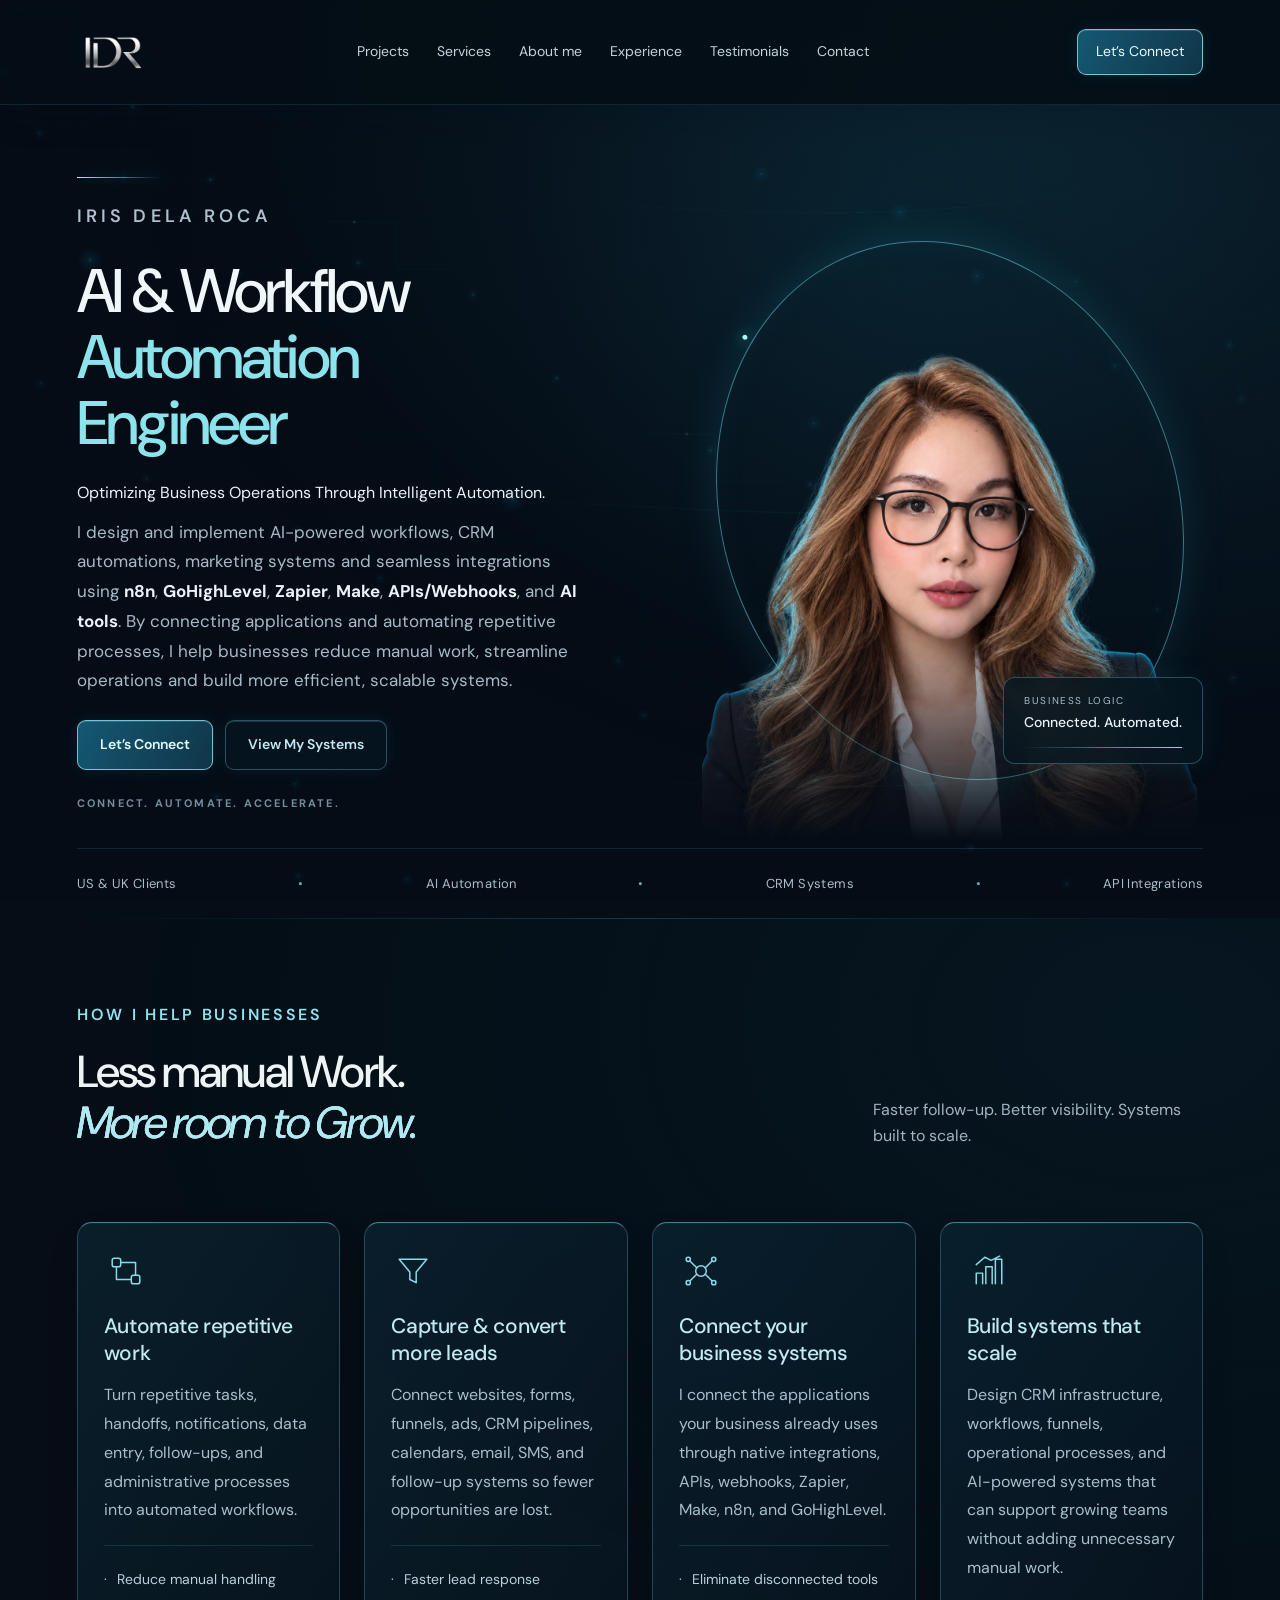
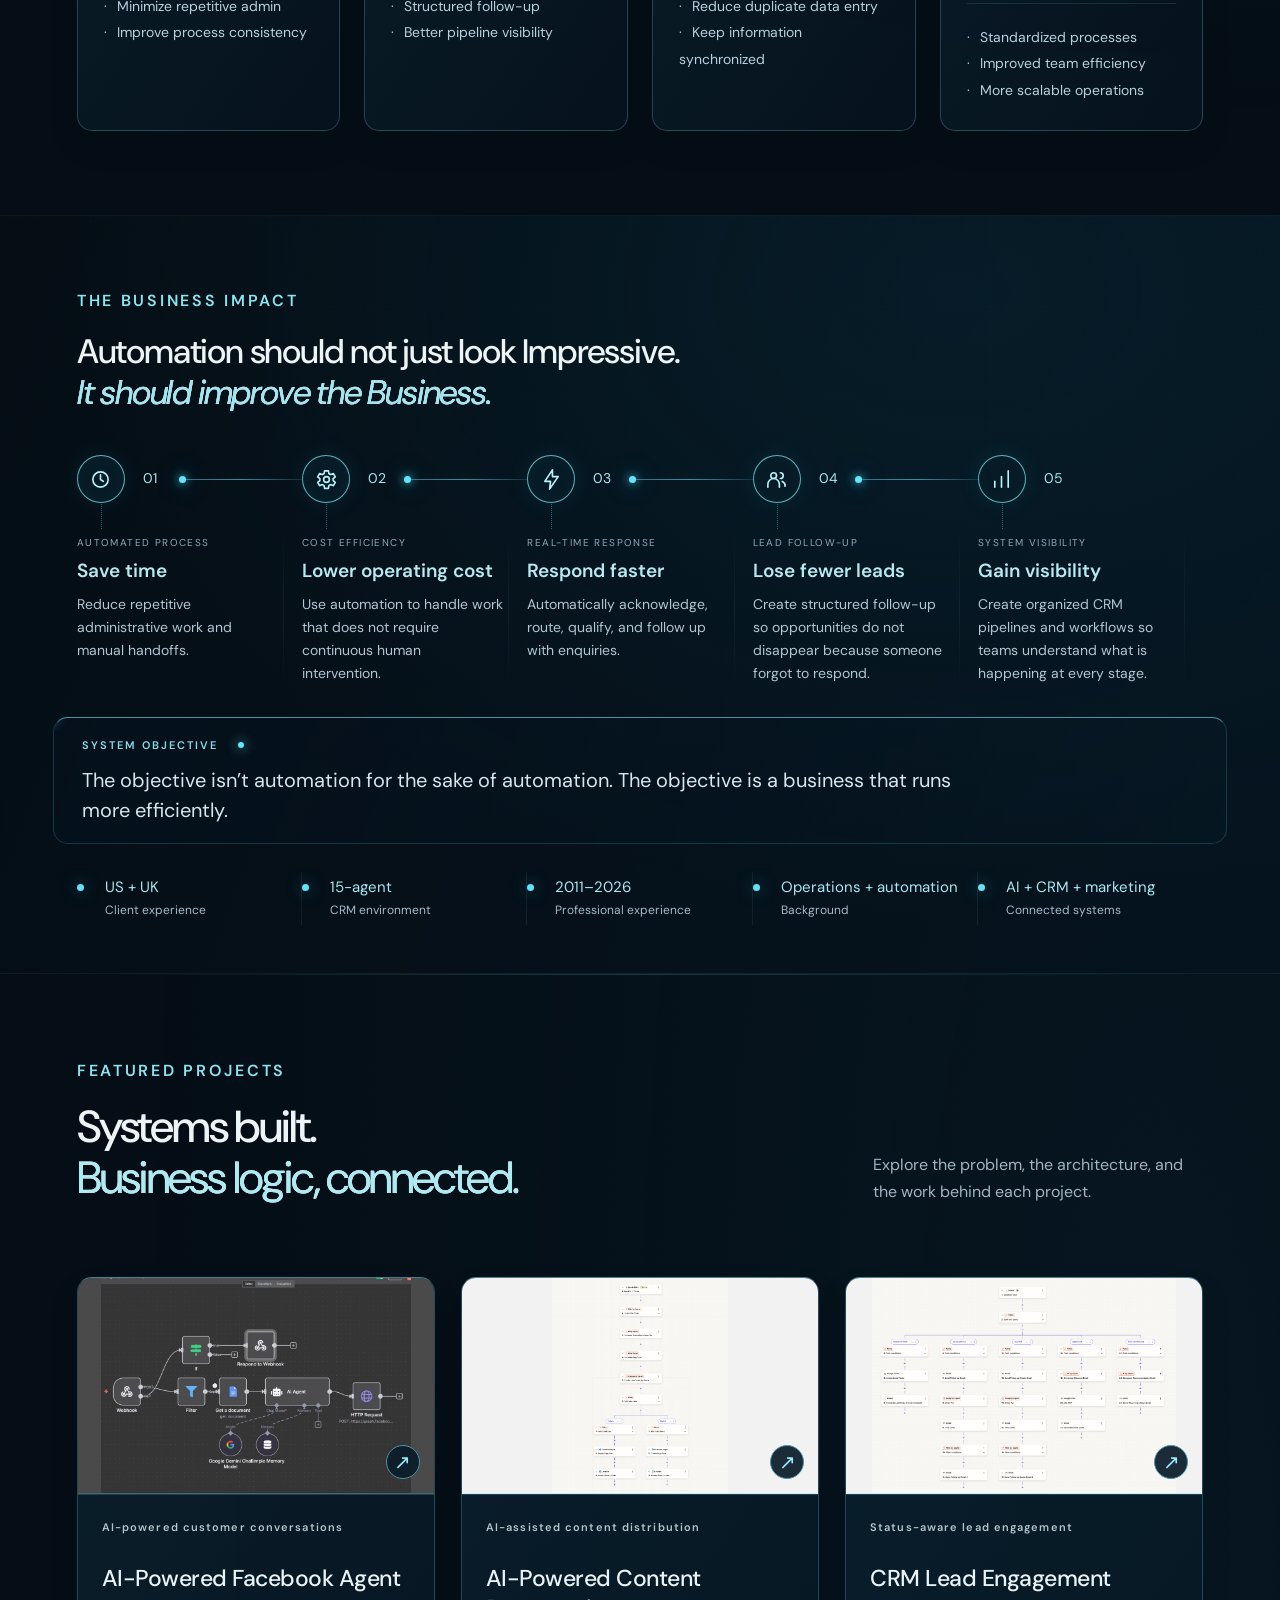
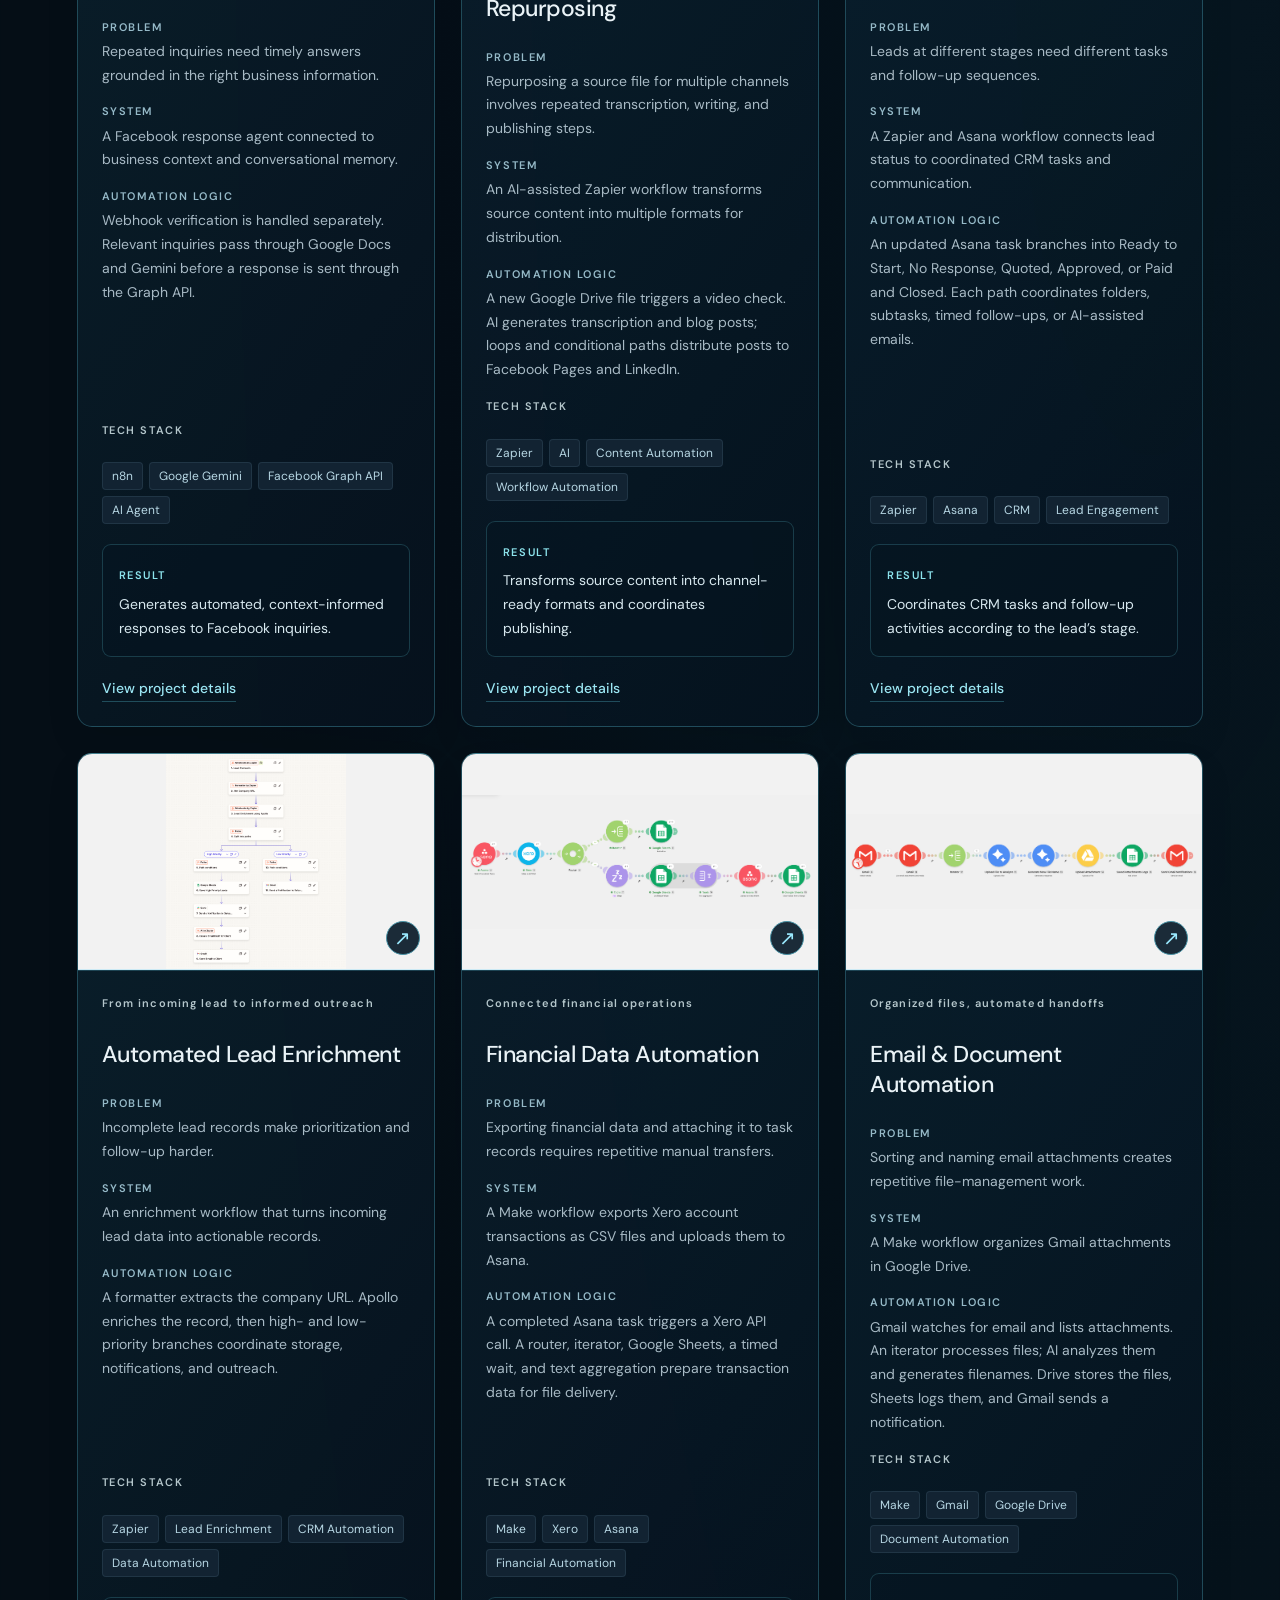
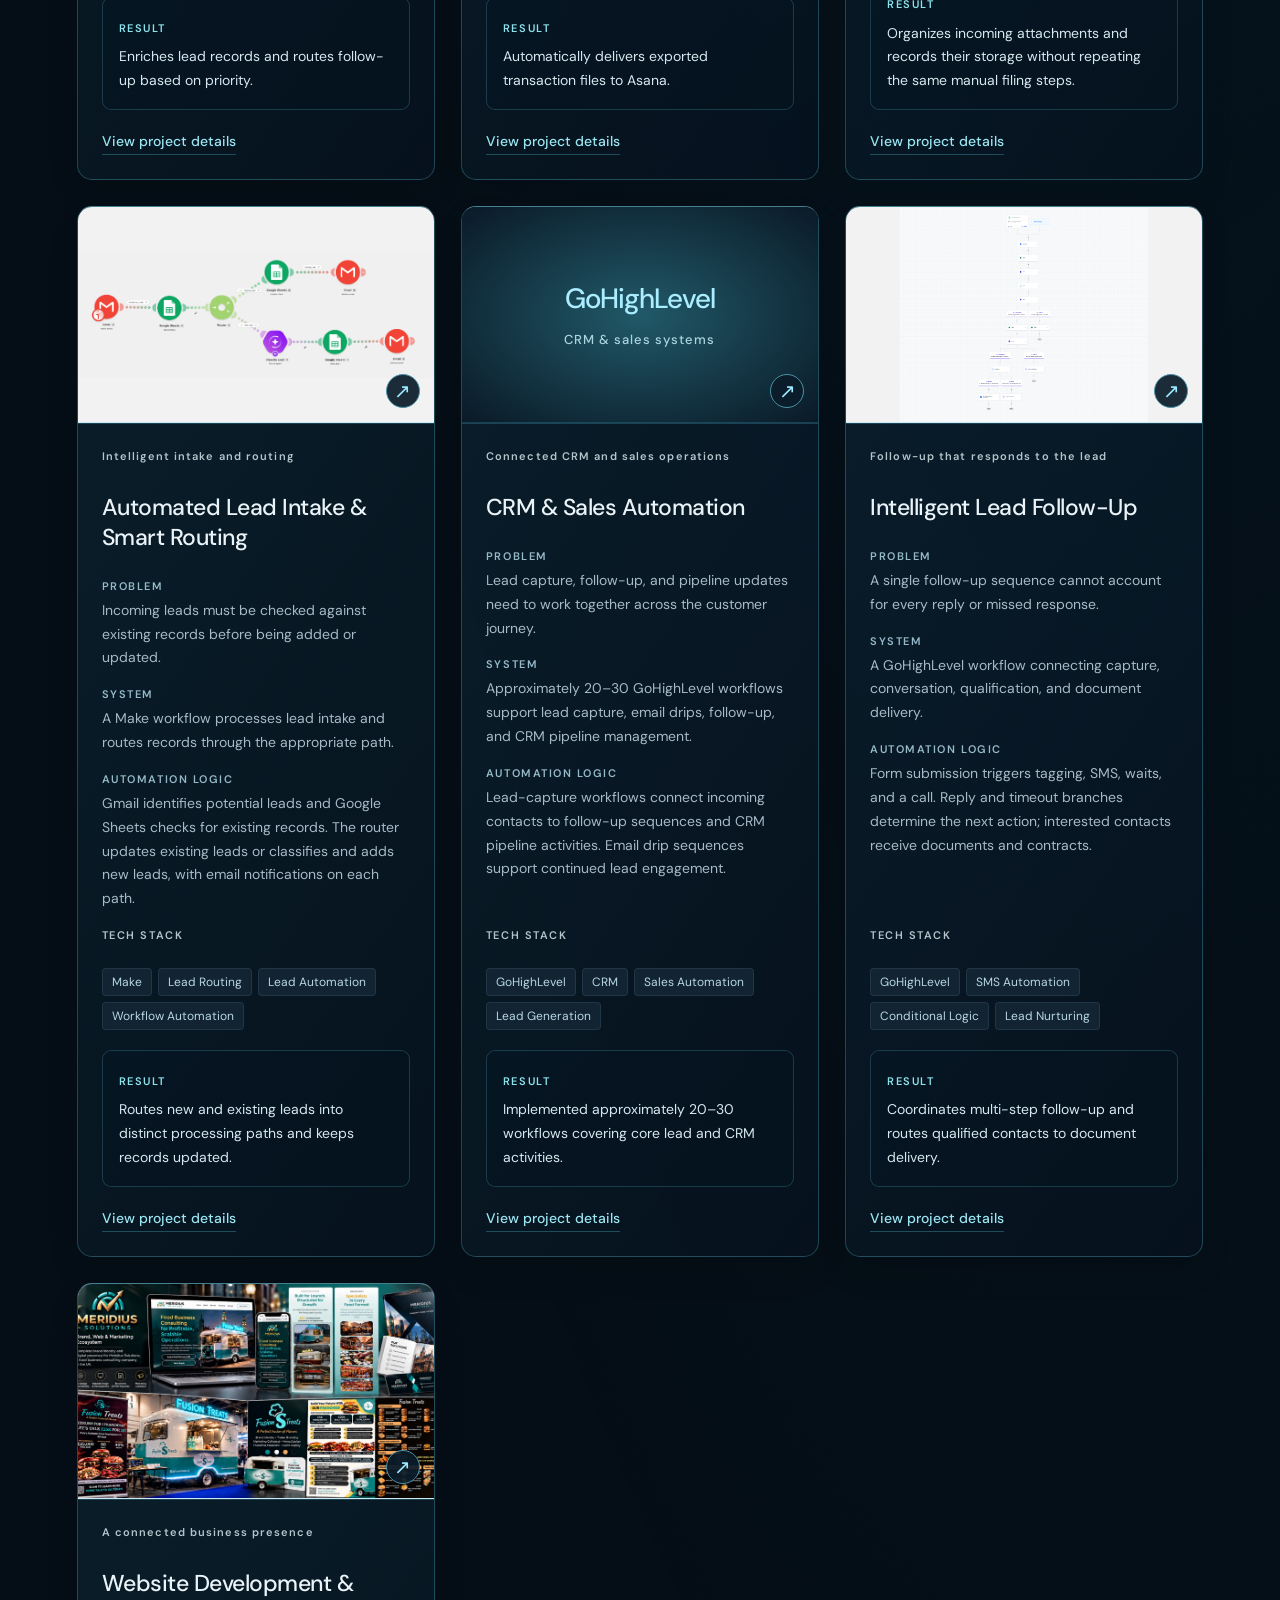
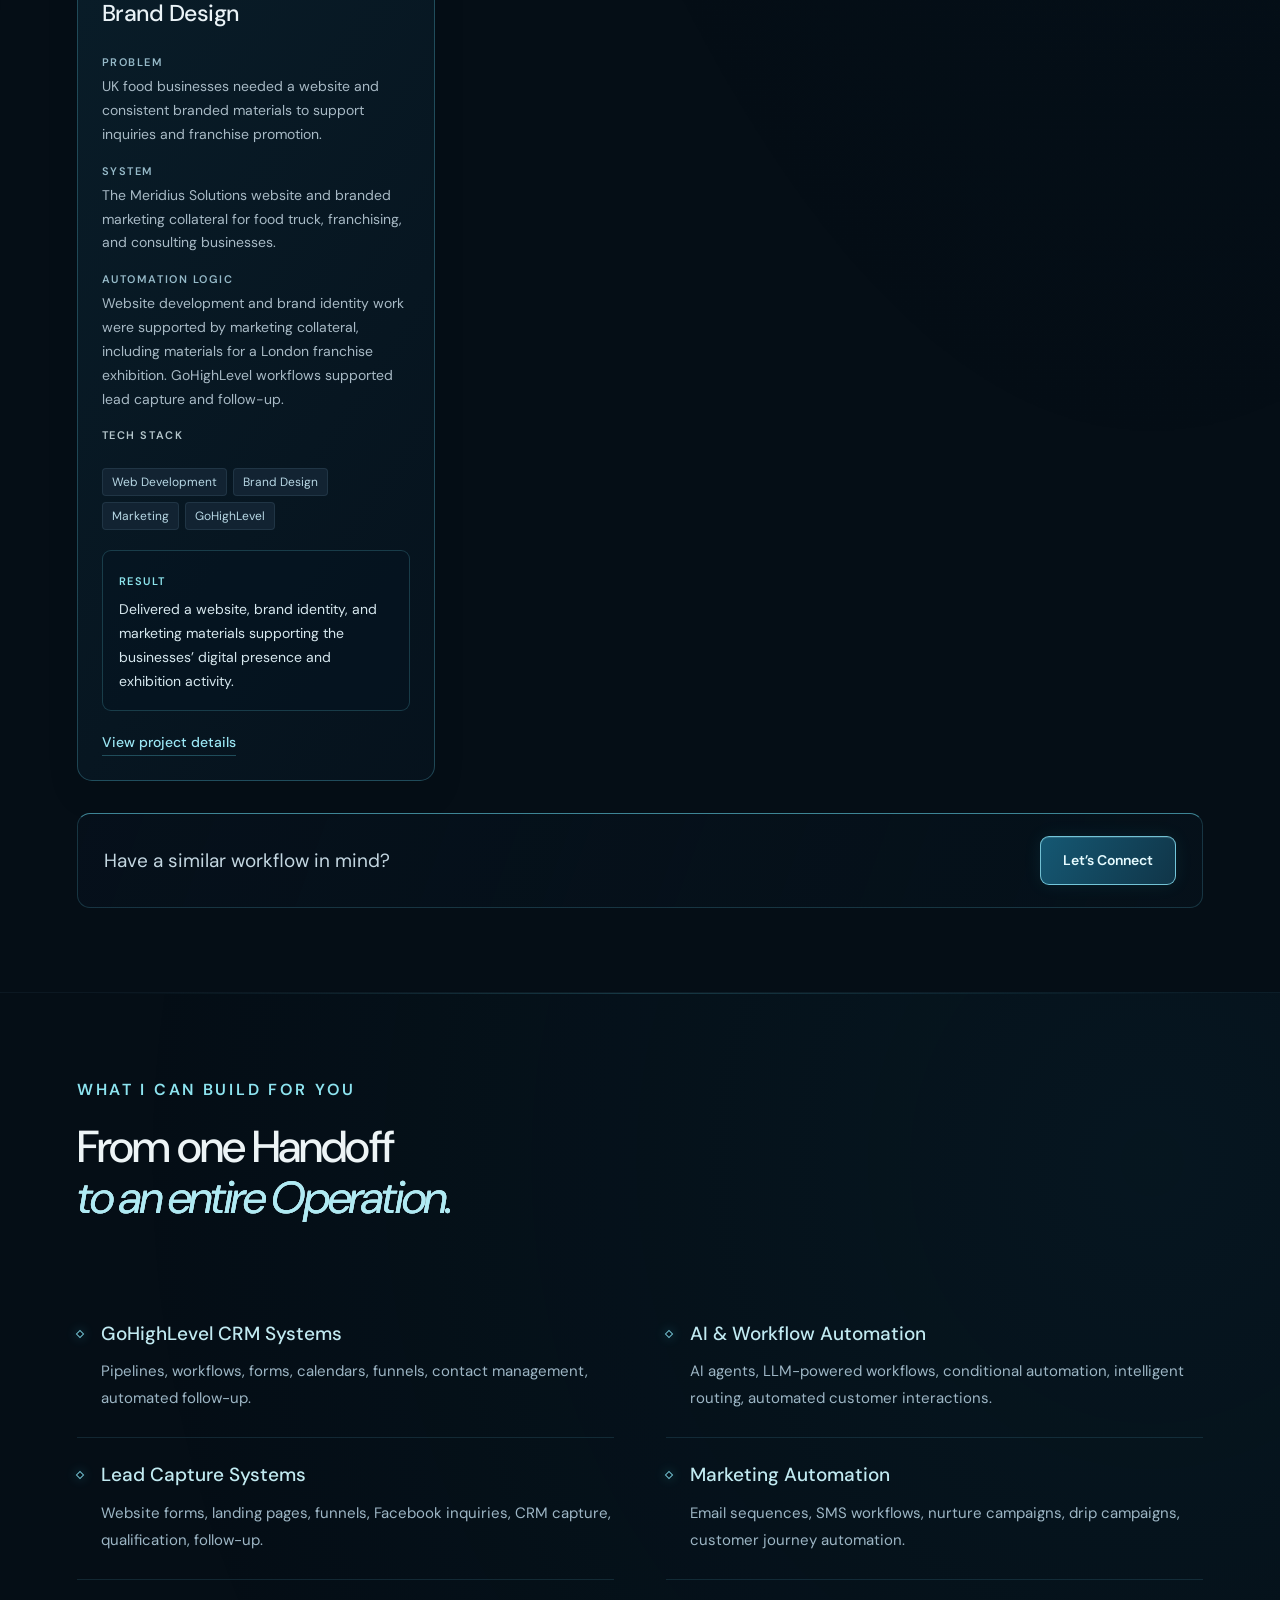
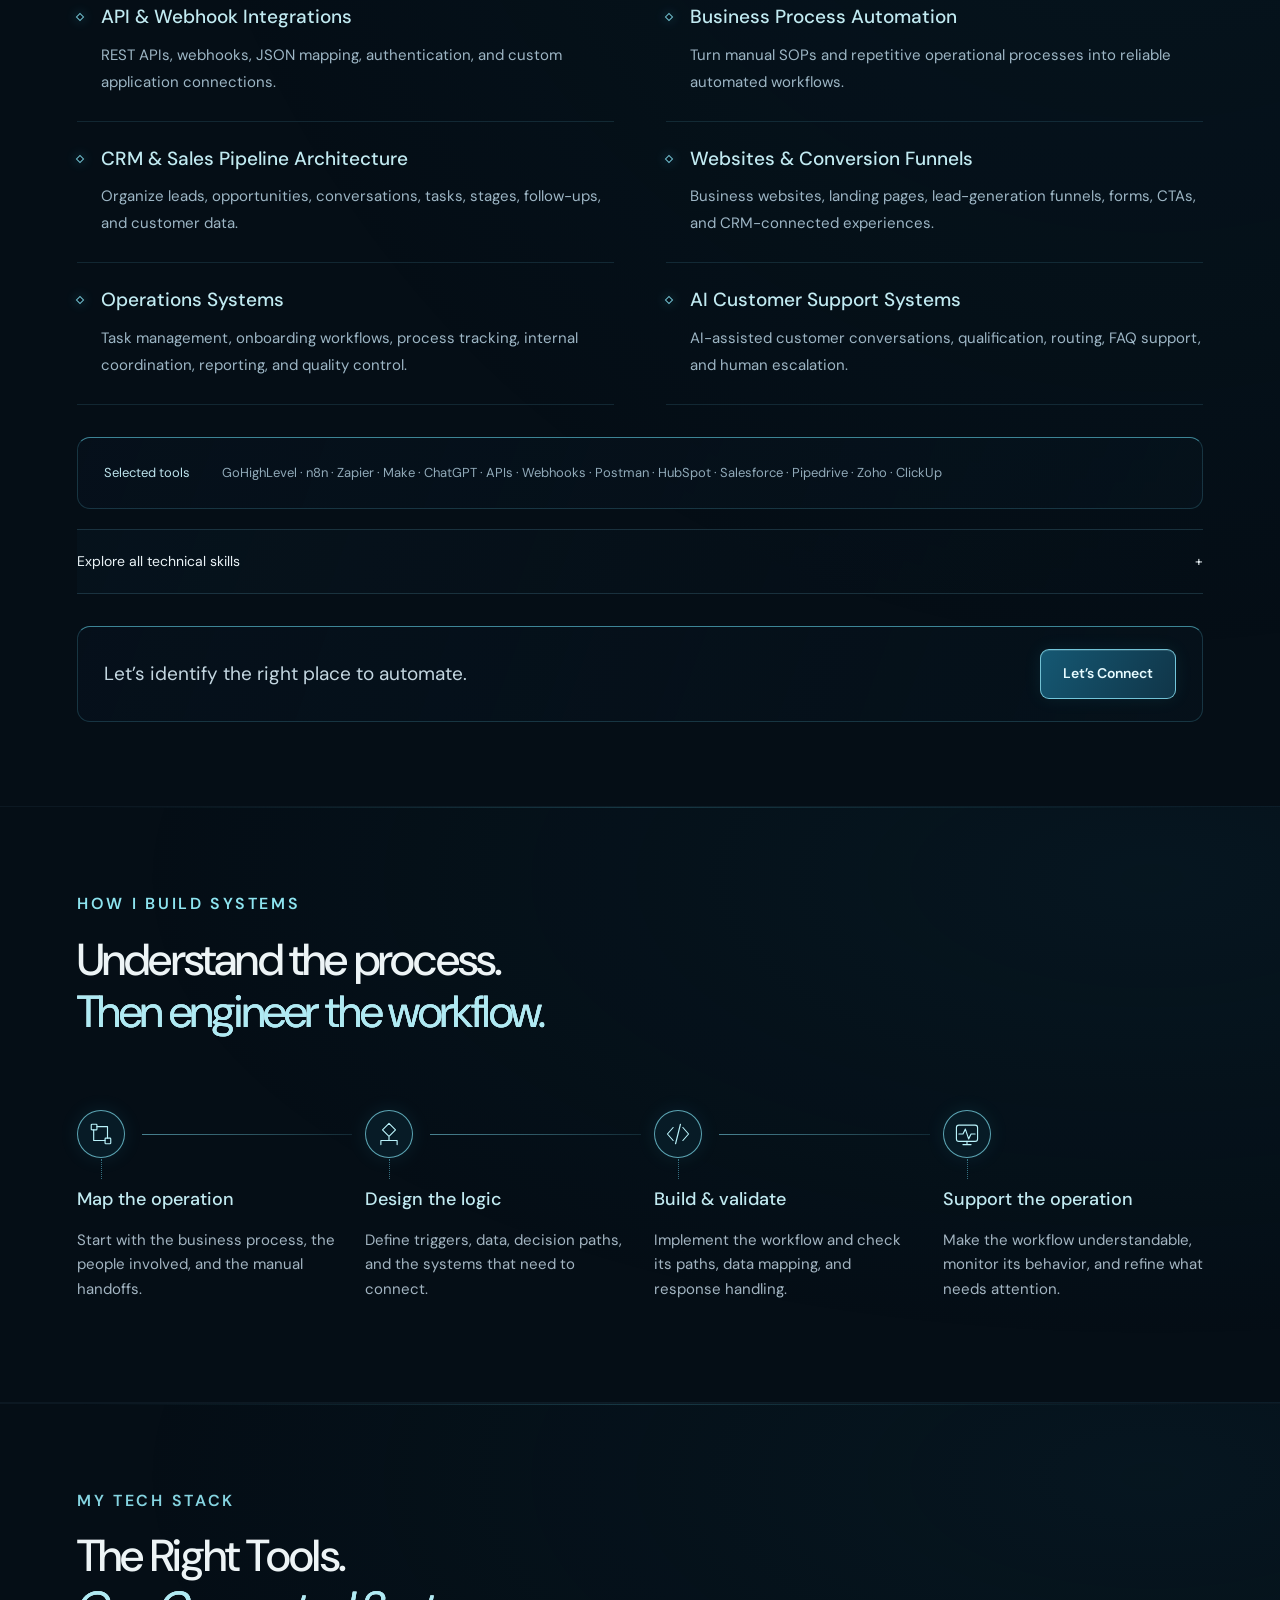
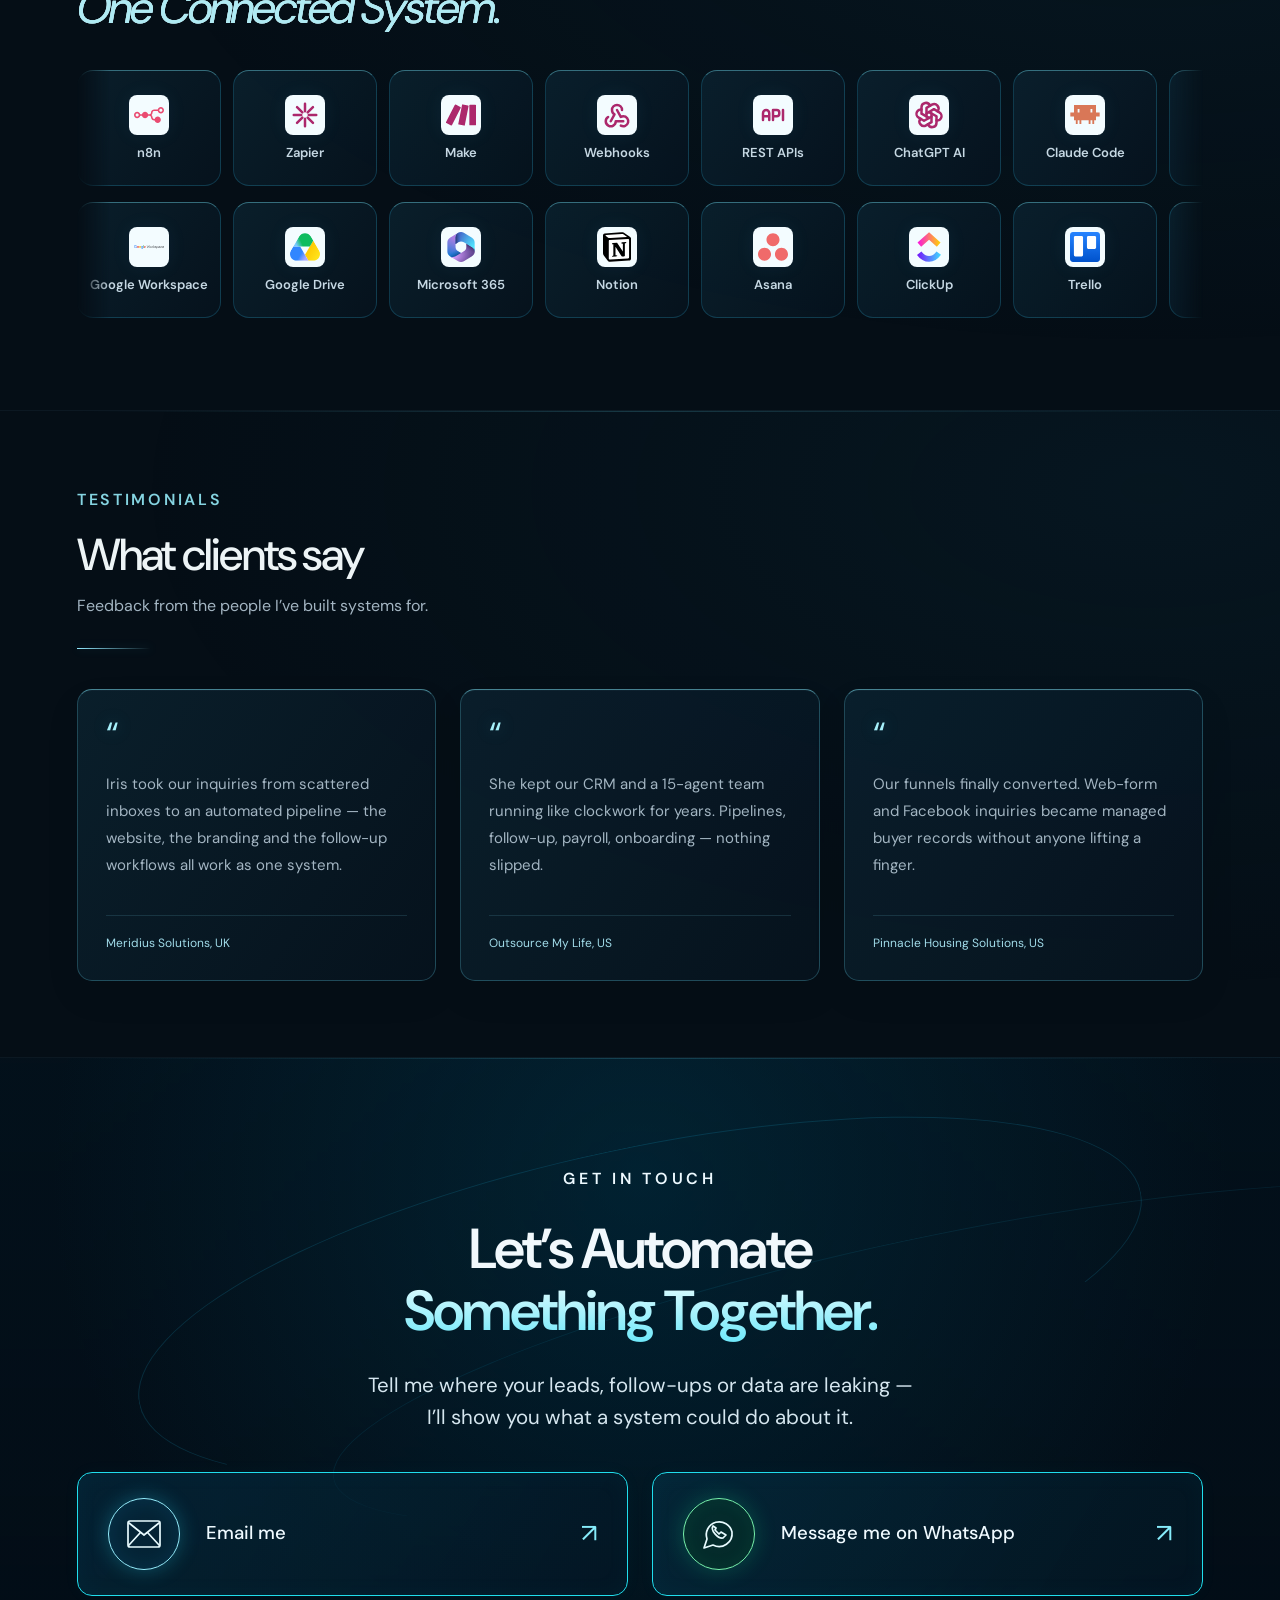
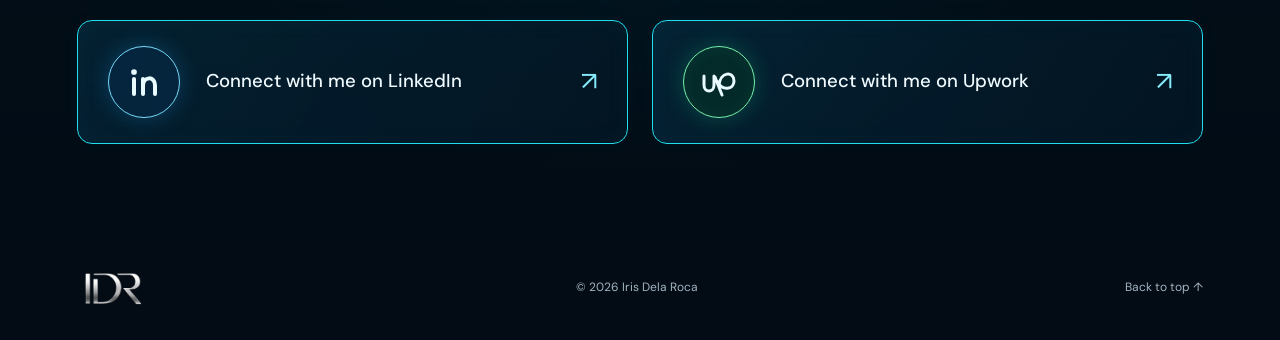
==== commit 3549626d: "Fix asset paths in index.html for root-level Render deployment" ====
--- a/index.html
+++ b/index.html
@@ -1 +1 @@
-<!doctype html><html lang="en"><head><meta charset="utf-8"><meta name="viewport" content="width=device-width,initial-scale=1"><meta name="theme-color" content="#030b16"><title>Iris Dela Roca — AI & Workflow Automation Engineer</title><meta name="description" content="Iris Dela Roca — AI & Workflow Automation Engineer. Explore AI agents, CRM workflows, API integrations, and business automation systems for US and UK clients."><link rel="icon" href="favicon.svg"><link rel="stylesheet" href="style.css?v=cyan-1"><link rel="stylesheet" href="effects.css?v=cyan-1"><link rel="stylesheet" href="hero-cinematic.css?v=3"><link rel="stylesheet" href="layout-refinement.css?v=7"><link rel="stylesheet" href="about-expansion.css?v=3"><link rel="stylesheet" href="business-impact.css?v=1"><link rel="stylesheet" href="connected-theme.css?v=1"><link rel="stylesheet" href="neon-contact.css?v=1"></head><body><div class="ambient-scene" aria-hidden="true"><canvas id="neural-canvas"></canvas><div class="ambient-light"></div></div><a class="skip" href="#main">Skip to content</a><header><a class="signature brand-lockup" href="#" aria-label="Iris Dela Roca home"><img class="brand-logo" src="assets/idr-transparent.png" alt="" width="141" height="106"></a><nav aria-label="Main navigation"><a href="#work">Projects</a><a href="#services">Services</a><a href="about.html">About me</a><a href="about.html#experience">Experience</a><a href="#testimonials">Testimonials</a><a href="#contact">Contact</a></nav><a class="nav-contact" href="#contact">Let’s Connect</a></header><main id="main"><section class="hero premium-hero" aria-labelledby="hero-title"><div class="hero-copy"><p class="eyebrow hero-identity">IRIS DELA ROCA</p><h1 id="hero-title">AI &amp; Workflow<br><span>Automation<br>Engineer</span></h1><p class="hero-subtitle">Optimizing Business Operations Through Intelligent Automation.</p><p class="hero-description">I design and implement AI-powered workflows, CRM automations, marketing systems and seamless integrations using <strong>n8n</strong>, <strong>GoHighLevel</strong>, <strong>Zapier</strong>, <strong>Make</strong>, <strong>APIs/Webhooks</strong>, and <strong>AI tools</strong>. By connecting applications and automating repetitive processes, I help businesses reduce manual work, streamline operations and build more efficient, scalable systems.</p><div class="actions"><a class="button" href="#contact">Let’s Connect</a><a class="button secondary" href="#work">View My Systems</a></div><p class="hero-motto">CONNECT. AUTOMATE. ACCELERATE.</p></div><div class="hero-visual"><div class="portrait-orbit" aria-hidden="true"></div><div class="portrait-frame"><img src="assets/hero-portrait-cinematic.png" alt="Iris Dela Roca, AI and Workflow Automation Engineer" width="1254" height="1254" fetchpriority="high"></div><div class="portrait-caption" aria-hidden="true"><span>BUSINESS LOGIC</span><b>Connected. Automated.</b><div class="signal-line"></div></div></div><div class="credibility-strip"><span class="credibility-item">US &amp; UK Clients</span><span aria-hidden="true">•</span><span class="credibility-item">AI Automation</span><span aria-hidden="true">•</span><span class="credibility-item">CRM Systems</span><span aria-hidden="true">•</span><span class="credibility-item">API Integrations</span></div></section><section id="about-help" class="section about-help"><div class="section-heading"><div><p class="eyebrow">HOW I HELP BUSINESSES</p><h2>Less manual Work.<br><em>More room to Grow.</em></h2></div><p>Faster follow-up. Better visibility. Systems built to scale.</p></div><div class="help-grid"><article class="help-card"><span class="about-icon" aria-hidden="true"><svg viewBox="0 0 32 32" fill="none" stroke="currentColor" stroke-width="1.4" stroke-linecap="round" stroke-linejoin="round"><rect x="3" y="4" width="8" height="8" rx="2"/><rect x="21" y="20" width="8" height="8" rx="2"/><path d="M11 8h14v12M7 12v12h14"/></svg></span><h3>Automate repetitive work</h3><p>Turn repetitive tasks, handoffs, notifications, data entry, follow-ups, and administrative processes into automated workflows.</p><ul><li>Reduce manual handling</li><li>Minimize repetitive admin</li><li>Improve process consistency</li></ul></article><article class="help-card"><span class="about-icon" aria-hidden="true"><svg viewBox="0 0 32 32" fill="none" stroke="currentColor" stroke-width="1.4" stroke-linecap="round" stroke-linejoin="round"><path d="M3 5h26L19 17v10l-6-3v-7z"/></svg></span><h3>Capture &amp; convert more leads</h3><p>Connect websites, forms, funnels, ads, CRM pipelines, calendars, email, SMS, and follow-up systems so fewer opportunities are lost.</p><ul><li>Faster lead response</li><li>Structured follow-up</li><li>Better pipeline visibility</li></ul></article><article class="help-card"><span class="about-icon" aria-hidden="true"><svg viewBox="0 0 32 32" fill="none" stroke="currentColor" stroke-width="1.4" stroke-linecap="round" stroke-linejoin="round"><circle cx="16" cy="16" r="5"/><circle cx="4" cy="5" r="2"/><circle cx="28" cy="5" r="2"/><circle cx="4" cy="27" r="2"/><circle cx="28" cy="27" r="2"/><path d="M6 7l6 6M26 7l-6 6M6 25l6-6M26 25l-6-6"/></svg></span><h3>Connect your business systems</h3><p>I connect the applications your business already uses through native integrations, APIs, webhooks, Zapier, Make, n8n, and GoHighLevel.</p><ul><li>Eliminate disconnected tools</li><li>Reduce duplicate data entry</li><li>Keep information synchronized</li></ul></article><article class="help-card"><span class="about-icon" aria-hidden="true"><svg viewBox="0 0 32 32" fill="none" stroke="currentColor" stroke-width="1.4" stroke-linecap="round" stroke-linejoin="round"><path d="M4 28V18h6v10M13 28V12h6v16M22 28V5h6v23M4 10l8-7 6 3 8-4"/></svg></span><h3>Build systems that scale</h3><p>Design CRM infrastructure, workflows, funnels, operational processes, and AI-powered systems that can support growing teams without adding unnecessary manual work.</p><ul><li>Standardized processes</li><li>Improved team efficiency</li><li>More scalable operations</li></ul></article></div></section><section id="about-impact" class="section about-impact"><div class="section-heading"><div><p class="eyebrow">THE BUSINESS IMPACT</p><h2>Automation should not just look Impressive.<br><em>It should improve the Business.</em></h2></div></div><div class="impact-grid"><article style="--node-delay:0.0s"><div class="impact-node"><span class="impact-icon"><svg viewBox="0 0 24 24" fill="none" stroke="currentColor" stroke-width="1.7" stroke-linecap="round" stroke-linejoin="round" aria-hidden="true"><circle cx="12" cy="12" r="8"/><path d="M12 7v5l3 2"/></svg></span><span class="impact-number">01</span><span class="impact-connector" aria-hidden="true"></span></div><p class="impact-category">AUTOMATED PROCESS</p><h3>Save time</h3><p>Reduce repetitive administrative work and manual handoffs.</p></article><article style="--node-delay:0.7s"><div class="impact-node"><span class="impact-icon"><svg viewBox="0 0 24 24" fill="none" stroke="currentColor" stroke-width="1.7" stroke-linecap="round" stroke-linejoin="round" aria-hidden="true"><path d="m10 3-.6 3-2 .9-2.6-1.1-2 3.4 2.3 1.9v2l-2.3 1.9 2 3.4 2.6-1.1 2 .9.6 3h4l.6-3 2-.9 2.6 1.1 2-3.4-2.3-1.9v-2l2.3-1.9-2-3.4-2.6 1.1-2-.9L14 3z"/><circle cx="12" cy="12" r="3"/></svg></span><span class="impact-number">02</span><span class="impact-connector" aria-hidden="true"></span></div><p class="impact-category">COST EFFICIENCY</p><h3>Lower operating cost</h3><p>Use automation to handle work that does not require continuous human intervention.</p></article><article style="--node-delay:1.4s"><div class="impact-node"><span class="impact-icon"><svg viewBox="0 0 24 24" fill="none" stroke="currentColor" stroke-width="1.7" stroke-linecap="round" stroke-linejoin="round" aria-hidden="true"><path d="m13 2-8 12h6l-1 8 9-13h-6z"/></svg></span><span class="impact-number">03</span><span class="impact-connector" aria-hidden="true"></span></div><p class="impact-category">REAL-TIME RESPONSE</p><h3>Respond faster</h3><p>Automatically acknowledge, route, qualify, and follow up with enquiries.</p></article><article style="--node-delay:2.0999999999999996s"><div class="impact-node"><span class="impact-icon"><svg viewBox="0 0 24 24" fill="none" stroke="currentColor" stroke-width="1.7" stroke-linecap="round" stroke-linejoin="round" aria-hidden="true"><circle cx="9" cy="8" r="3"/><path d="M3 20v-3a6 6 0 0 1 12 0v3M16 5a3 3 0 0 1 0 6m2 3a5 5 0 0 1 3 5"/></svg></span><span class="impact-number">04</span><span class="impact-connector" aria-hidden="true"></span></div><p class="impact-category">LEAD FOLLOW-UP</p><h3>Lose fewer leads</h3><p>Create structured follow-up so opportunities do not disappear because someone forgot to respond.</p></article><article style="--node-delay:2.8s"><div class="impact-node"><span class="impact-icon"><svg viewBox="0 0 24 24" fill="none" stroke="currentColor" stroke-width="1.7" stroke-linecap="round" stroke-linejoin="round" aria-hidden="true"><path d="M5 20v-6m7 6V9m7 11V3"/></svg></span><span class="impact-number">05</span><span class="impact-connector" aria-hidden="true"></span></div><p class="impact-category">SYSTEM VISIBILITY</p><h3>Gain visibility</h3><p>Create organized CRM pipelines and workflows so teams understand what is happening at every stage.</p></article></div><div class="impact-objective-panel"><p class="objective-label">SYSTEM OBJECTIVE<span aria-hidden="true"></span></p><p class="impact-objective">The objective isn’t automation for the sake of automation. The objective is a business that runs more efficiently.</p></div><div class="credibility-highlights"><p>US + UK<br><span>Client experience</span></p><p>15-agent<br><span>CRM environment</span></p><p>2011–2026<br><span>Professional experience</span></p><p>Operations + automation<br><span>Background</span></p><p>AI + CRM + marketing<br><span>Connected systems</span></p></div></section><section id="work" class="section"><div class="section-heading"><div><p class="eyebrow">FEATURED PROJECTS</p><h2>Systems built.<br><em>Business logic, connected.</em></h2></div><p>Explore the problem, the architecture, and the work behind each project.</p></div><div class="project-grid all-projects"><article class="project-card detailed-project"><button type="button" class="project-preview" data-project="facebook-agent" aria-label="Open AI-Powered Facebook Agent"><img loading="lazy" src="assets/projects/facebook-agent.png" alt="AI-Powered Facebook Agent full workflow"><span class="project-expand" aria-hidden="true">↗</span></button><div class="project-card-body case-copy"><p class="eyebrow">AI-powered customer conversations</p><h3>AI-Powered Facebook Agent</h3><dl><div><dt>Problem</dt><dd>Repeated inquiries need timely answers grounded in the right business information.</dd></div><div><dt>System</dt><dd>A Facebook response agent connected to business context and conversational memory.</dd></div><div><dt>Automation logic</dt><dd>Webhook verification is handled separately. Relevant inquiries pass through Google Docs and Gemini before a response is sent through the Graph API.</dd></div></dl><p class="case-label">Tech stack</p><ul class="project-tags" aria-label="Technologies"><li>n8n</li><li>Google Gemini</li><li>Facebook Graph API</li><li>AI Agent</li></ul><div class="case-result"><span>Result</span><p>Generates automated, context-informed responses to Facebook inquiries.</p></div><button type="button" class="project-open" data-project="facebook-agent">View project details</button></div></article><article class="project-card detailed-project"><button type="button" class="project-preview" data-project="content-repurposing" aria-label="Open AI-Powered Content Repurposing"><img loading="lazy" src="assets/projects/content-repurposing.png" alt="AI-Powered Content Repurposing full workflow"><span class="project-expand" aria-hidden="true">↗</span></button><div class="project-card-body case-copy"><p class="eyebrow">AI-assisted content distribution</p><h3>AI-Powered Content Repurposing</h3><dl><div><dt>Problem</dt><dd>Repurposing a source file for multiple channels involves repeated transcription, writing, and publishing steps.</dd></div><div><dt>System</dt><dd>An AI-assisted Zapier workflow transforms source content into multiple formats for distribution.</dd></div><div><dt>Automation logic</dt><dd>A new Google Drive file triggers a video check. AI generates transcription and blog posts; loops and conditional paths distribute posts to Facebook Pages and LinkedIn.</dd></div></dl><p class="case-label">Tech stack</p><ul class="project-tags" aria-label="Technologies"><li>Zapier</li><li>AI</li><li>Content Automation</li><li>Workflow Automation</li></ul><div class="case-result"><span>Result</span><p>Transforms source content into channel-ready formats and coordinates publishing.</p></div><button type="button" class="project-open" data-project="content-repurposing">View project details</button></div></article><article class="project-card detailed-project"><button type="button" class="project-preview" data-project="crm-lead-engagement" aria-label="Open CRM Lead Engagement"><img loading="lazy" src="assets/projects/crm-lead-engagement.png" alt="CRM Lead Engagement full workflow"><span class="project-expand" aria-hidden="true">↗</span></button><div class="project-card-body case-copy"><p class="eyebrow">Status-aware lead engagement</p><h3>CRM Lead Engagement</h3><dl><div><dt>Problem</dt><dd>Leads at different stages need different tasks and follow-up sequences.</dd></div><div><dt>System</dt><dd>A Zapier and Asana workflow connects lead status to coordinated CRM tasks and communication.</dd></div><div><dt>Automation logic</dt><dd>An updated Asana task branches into Ready to Start, No Response, Quoted, Approved, or Paid and Closed. Each path coordinates folders, subtasks, timed follow-ups, or AI-assisted emails.</dd></div></dl><p class="case-label">Tech stack</p><ul class="project-tags" aria-label="Technologies"><li>Zapier</li><li>Asana</li><li>CRM</li><li>Lead Engagement</li></ul><div class="case-result"><span>Result</span><p>Coordinates CRM tasks and follow-up activities according to the lead’s stage.</p></div><button type="button" class="project-open" data-project="crm-lead-engagement">View project details</button></div></article><article class="project-card detailed-project"><button type="button" class="project-preview" data-project="lead-enrichment" aria-label="Open Automated Lead Enrichment"><img loading="lazy" src="assets/projects/lead-enrichment.png" alt="Automated Lead Enrichment full workflow"><span class="project-expand" aria-hidden="true">↗</span></button><div class="project-card-body case-copy"><p class="eyebrow">From incoming lead to informed outreach</p><h3>Automated Lead Enrichment</h3><dl><div><dt>Problem</dt><dd>Incomplete lead records make prioritization and follow-up harder.</dd></div><div><dt>System</dt><dd>An enrichment workflow that turns incoming lead data into actionable records.</dd></div><div><dt>Automation logic</dt><dd>A formatter extracts the company URL. Apollo enriches the record, then high- and low-priority branches coordinate storage, notifications, and outreach.</dd></div></dl><p class="case-label">Tech stack</p><ul class="project-tags" aria-label="Technologies"><li>Zapier</li><li>Lead Enrichment</li><li>CRM Automation</li><li>Data Automation</li></ul><div class="case-result"><span>Result</span><p>Enriches lead records and routes follow-up based on priority.</p></div><button type="button" class="project-open" data-project="lead-enrichment">View project details</button></div></article><article class="project-card detailed-project"><button type="button" class="project-preview" data-project="financial-data" aria-label="Open Financial Data Automation"><img loading="lazy" src="assets/projects/financial-data.png" alt="Financial Data Automation full workflow"><span class="project-expand" aria-hidden="true">↗</span></button><div class="project-card-body case-copy"><p class="eyebrow">Connected financial operations</p><h3>Financial Data Automation</h3><dl><div><dt>Problem</dt><dd>Exporting financial data and attaching it to task records requires repetitive manual transfers.</dd></div><div><dt>System</dt><dd>A Make workflow exports Xero account transactions as CSV files and uploads them to Asana.</dd></div><div><dt>Automation logic</dt><dd>A completed Asana task triggers a Xero API call. A router, iterator, Google Sheets, a timed wait, and text aggregation prepare transaction data for file delivery.</dd></div></dl><p class="case-label">Tech stack</p><ul class="project-tags" aria-label="Technologies"><li>Make</li><li>Xero</li><li>Asana</li><li>Financial Automation</li></ul><div class="case-result"><span>Result</span><p>Automatically delivers exported transaction files to Asana.</p></div><button type="button" class="project-open" data-project="financial-data">View project details</button></div></article><article class="project-card detailed-project"><button type="button" class="project-preview" data-project="email-documents" aria-label="Open Email &amp; Document Automation"><img loading="lazy" src="assets/projects/email-documents.png" alt="Email &amp; Document Automation full workflow"><span class="project-expand" aria-hidden="true">↗</span></button><div class="project-card-body case-copy"><p class="eyebrow">Organized files, automated handoffs</p><h3>Email &amp; Document Automation</h3><dl><div><dt>Problem</dt><dd>Sorting and naming email attachments creates repetitive file-management work.</dd></div><div><dt>System</dt><dd>A Make workflow organizes Gmail attachments in Google Drive.</dd></div><div><dt>Automation logic</dt><dd>Gmail watches for email and lists attachments. An iterator processes files; AI analyzes them and generates filenames. Drive stores the files, Sheets logs them, and Gmail sends a notification.</dd></div></dl><p class="case-label">Tech stack</p><ul class="project-tags" aria-label="Technologies"><li>Make</li><li>Gmail</li><li>Google Drive</li><li>Document Automation</li></ul><div class="case-result"><span>Result</span><p>Organizes incoming attachments and records their storage without repeating the same manual filing steps.</p></div><button type="button" class="project-open" data-project="email-documents">View project details</button></div></article><article class="project-card detailed-project"><button type="button" class="project-preview" data-project="lead-routing" aria-label="Open Automated Lead Intake &amp; Smart Routing"><img loading="lazy" src="assets/projects/lead-routing.png" alt="Automated Lead Intake &amp; Smart Routing full workflow"><span class="project-expand" aria-hidden="true">↗</span></button><div class="project-card-body case-copy"><p class="eyebrow">Intelligent intake and routing</p><h3>Automated Lead Intake &amp; Smart Routing</h3><dl><div><dt>Problem</dt><dd>Incoming leads must be checked against existing records before being added or updated.</dd></div><div><dt>System</dt><dd>A Make workflow processes lead intake and routes records through the appropriate path.</dd></div><div><dt>Automation logic</dt><dd>Gmail identifies potential leads and Google Sheets checks for existing records. The router updates existing leads or classifies and adds new leads, with email notifications on each path.</dd></div></dl><p class="case-label">Tech stack</p><ul class="project-tags" aria-label="Technologies"><li>Make</li><li>Lead Routing</li><li>Lead Automation</li><li>Workflow Automation</li></ul><div class="case-result"><span>Result</span><p>Routes new and existing leads into distinct processing paths and keeps records updated.</p></div><button type="button" class="project-open" data-project="lead-routing">View project details</button></div></article><article class="project-card detailed-project"><button type="button" class="project-preview" data-project="crm-sales" aria-label="Open CRM &amp; Sales Automation"><div class="project-wordmark">GoHighLevel<span>CRM &amp; sales systems</span></div><span class="project-expand" aria-hidden="true">↗</span></button><div class="project-card-body case-copy"><p class="eyebrow">Connected CRM and sales operations</p><h3>CRM &amp; Sales Automation</h3><dl><div><dt>Problem</dt><dd>Lead capture, follow-up, and pipeline updates need to work together across the customer journey.</dd></div><div><dt>System</dt><dd>Approximately 20–30 GoHighLevel workflows support lead capture, email drips, follow-up, and CRM pipeline management.</dd></div><div><dt>Automation logic</dt><dd>Lead-capture workflows connect incoming contacts to follow-up sequences and CRM pipeline activities. Email drip sequences support continued lead engagement.</dd></div></dl><p class="case-label">Tech stack</p><ul class="project-tags" aria-label="Technologies"><li>GoHighLevel</li><li>CRM</li><li>Sales Automation</li><li>Lead Generation</li></ul><div class="case-result"><span>Result</span><p>Implemented approximately 20–30 workflows covering core lead and CRM activities.</p></div><button type="button" class="project-open" data-project="crm-sales">View project details</button></div></article><article class="project-card detailed-project"><button type="button" class="project-preview" data-project="intelligent-follow-up" aria-label="Open Intelligent Lead Follow-Up"><img loading="lazy" src="assets/projects/intelligent-follow-up.png" alt="Intelligent Lead Follow-Up full workflow"><span class="project-expand" aria-hidden="true">↗</span></button><div class="project-card-body case-copy"><p class="eyebrow">Follow-up that responds to the lead</p><h3>Intelligent Lead Follow-Up</h3><dl><div><dt>Problem</dt><dd>A single follow-up sequence cannot account for every reply or missed response.</dd></div><div><dt>System</dt><dd>A GoHighLevel workflow connecting capture, conversation, qualification, and document delivery.</dd></div><div><dt>Automation logic</dt><dd>Form submission triggers tagging, SMS, waits, and a call. Reply and timeout branches determine the next action; interested contacts receive documents and contracts.</dd></div></dl><p class="case-label">Tech stack</p><ul class="project-tags" aria-label="Technologies"><li>GoHighLevel</li><li>SMS Automation</li><li>Conditional Logic</li><li>Lead Nurturing</li></ul><div class="case-result"><span>Result</span><p>Coordinates multi-step follow-up and routes qualified contacts to document delivery.</p></div><button type="button" class="project-open" data-project="intelligent-follow-up">View project details</button></div></article><article class="project-card detailed-project"><button type="button" class="project-preview" data-project="website-brand" aria-label="Open Website Development &amp; Brand Design"><img loading="lazy" src="assets/projects/meridius-brand.png" alt="Meridius Solutions and Fusion Treats website, branding and marketing portfolio"><span class="project-expand" aria-hidden="true">↗</span></button><div class="project-card-body case-copy"><p class="eyebrow">A connected business presence</p><h3>Website Development &amp; Brand Design</h3><dl><div><dt>Problem</dt><dd>UK food businesses needed a website and consistent branded materials to support inquiries and franchise promotion.</dd></div><div><dt>System</dt><dd>The Meridius Solutions website and branded marketing collateral for food truck, franchising, and consulting businesses.</dd></div><div><dt>Automation logic</dt><dd>Website development and brand identity work were supported by marketing collateral, including materials for a London franchise exhibition. GoHighLevel workflows supported lead capture and follow-up.</dd></div></dl><p class="case-label">Tech stack</p><ul class="project-tags" aria-label="Technologies"><li>Web Development</li><li>Brand Design</li><li>Marketing</li><li>GoHighLevel</li></ul><div class="case-result"><span>Result</span><p>Delivered a website, brand identity, and marketing materials supporting the businesses’ digital presence and exhibition activity.</p></div><button type="button" class="project-open" data-project="website-brand">View project details</button></div></article></div><div class="context-cta"><p>Have a similar workflow in mind?</p><a class="button" href="#contact">Let’s Connect</a></div></section><section id="services" class="section about-build"><div class="section-heading"><div><p class="eyebrow">WHAT I CAN BUILD FOR YOU</p><h2>From one Handoff<br><em>to an entire Operation.</em></h2></div></div><div class="build-grid"><article class="build-item"><span class="build-dot" aria-hidden="true"></span><h3>GoHighLevel CRM Systems</h3><p>Pipelines, workflows, forms, calendars, funnels, contact management, automated follow-up.</p></article><article class="build-item"><span class="build-dot" aria-hidden="true"></span><h3>AI &amp; Workflow Automation</h3><p>AI agents, LLM-powered workflows, conditional automation, intelligent routing, automated customer interactions.</p></article><article class="build-item"><span class="build-dot" aria-hidden="true"></span><h3>Lead Capture Systems</h3><p>Website forms, landing pages, funnels, Facebook inquiries, CRM capture, qualification, follow-up.</p></article><article class="build-item"><span class="build-dot" aria-hidden="true"></span><h3>Marketing Automation</h3><p>Email sequences, SMS workflows, nurture campaigns, drip campaigns, customer journey automation.</p></article><article class="build-item"><span class="build-dot" aria-hidden="true"></span><h3>API &amp; Webhook Integrations</h3><p>REST APIs, webhooks, JSON mapping, authentication, and custom application connections.</p></article><article class="build-item"><span class="build-dot" aria-hidden="true"></span><h3>Business Process Automation</h3><p>Turn manual SOPs and repetitive operational processes into reliable automated workflows.</p></article><article class="build-item"><span class="build-dot" aria-hidden="true"></span><h3>CRM &amp; Sales Pipeline Architecture</h3><p>Organize leads, opportunities, conversations, tasks, stages, follow-ups, and customer data.</p></article><article class="build-item"><span class="build-dot" aria-hidden="true"></span><h3>Websites &amp; Conversion Funnels</h3><p>Business websites, landing pages, lead-generation funnels, forms, CTAs, and CRM-connected experiences.</p></article><article class="build-item"><span class="build-dot" aria-hidden="true"></span><h3>Operations Systems</h3><p>Task management, onboarding workflows, process tracking, internal coordination, reporting, and quality control.</p></article><article class="build-item"><span class="build-dot" aria-hidden="true"></span><h3>AI Customer Support Systems</h3><p>AI-assisted customer conversations, qualification, routing, FAQ support, and human escalation.</p></article></div><div class="tool-reference"><span>Selected tools</span><p>GoHighLevel · n8n · Zapier · Make · ChatGPT · APIs · Webhooks · Postman · HubSpot · Salesforce · Pipedrive · Zoho · ClickUp</p></div><details class="skills"><summary>Explore all technical skills <span>+</span></summary><div><p>AI &amp; Workflow Automation: n8n, GoHighLevel, Zapier, Make, ChatGPT, AI agents, multi-step workflows, conditional logic, automated lead nurturing, LLM-powered customer support, AI workflow development.</p><p>CRM &amp; Sales Automation: GoHighLevel, Podio, REISift, REsimpli, CRM administration, sales pipeline configuration, lead capture, contact management, automated follow-up.</p><p>API &amp; Integrations: REST APIs, webhooks, OAuth/API authentication, JSON data mapping, Postman.</p><p>Marketing Automation &amp; Web Development: GoHighLevel marketing funnels, lead-generation forms, email and SMS automation, Hostinger, website development, social media management, graphic design, email drip sequences, conditional workflows.</p><p>Operations &amp; Quality Assurance: ClickUp, team onboarding, workflow coordination, process monitoring, troubleshooting, transaction tracking, invoicing and payroll administration.</p><p>Business Applications: HubSpot, Salesforce, Pipedrive, Zoho, Asana, Monday.com, Mojo Dialer, Batch Dialer, Lead Sherpa, RingCentral, Dialpad.</p></div></details><div class="context-cta"><p>Let’s identify the right place to automate.</p><a class="button" href="#contact">Let’s Connect</a></div></section><section id="process" class="section process-section"><div class="section-heading"><div><p class="eyebrow">HOW I BUILD SYSTEMS</p><h2>Understand the process.<br><em>Then engineer the workflow.</em></h2></div></div><ol class="process-grid"><li><span class="process-icon" aria-hidden="true"><svg viewBox="0 0 32 32" fill="none" stroke="currentColor" stroke-width="1.4" stroke-linecap="round" stroke-linejoin="round"><rect x="4" y="4" width="7" height="7" rx="1"/><rect x="21" y="21" width="7" height="7" rx="1"/><path d="M11 7h13v14M7 11v13h14"/></svg></span><h3>Map the operation</h3><p>Start with the business process, the people involved, and the manual handoffs.</p></li><li><span class="process-icon" aria-hidden="true"><svg viewBox="0 0 32 32" fill="none" stroke="currentColor" stroke-width="1.4" stroke-linecap="round" stroke-linejoin="round"><path d="M16 3l8 8-8 8-8-8zM16 19v5M6 24h20M6 24v5M26 24v5"/></svg></span><h3>Design the logic</h3><p>Define triggers, data, decision paths, and the systems that need to connect.</p></li><li><span class="process-icon" aria-hidden="true"><svg viewBox="0 0 32 32" fill="none" stroke="currentColor" stroke-width="1.4" stroke-linecap="round" stroke-linejoin="round"><path d="M10 8l-7 8 7 8M22 8l7 8-7 8M19 4l-6 24"/></svg></span><h3>Build &amp; validate</h3><p>Implement the workflow and check its paths, data mapping, and response handling.</p></li><li><span class="process-icon" aria-hidden="true"><svg viewBox="0 0 32 32" fill="none" stroke="currentColor" stroke-width="1.4" stroke-linecap="round" stroke-linejoin="round"><rect x="3" y="5" width="26" height="20" rx="3"/><path d="M6 16h5l3-6 4 12 3-6h5M11 29h10M16 25v4"/></svg></span><h3>Support the operation</h3><p>Make the workflow understandable, monitor its behavior, and refine what needs attention.</p></li></ol></section><section class="tech-stack section" aria-labelledby="stack-title"><div class="stack-heading"><p class="eyebrow">MY TECH STACK</p><h2 id="stack-title">The Right Tools.<br><em>One Connected System.</em></h2></div><div class="stack-rows"><div class="stack-window"><div class="stack-track track-0"><ul class="stack-group"><li class="stack-card"><span class="stack-logo"><img src="assets/stack/01-n8n.svg" alt="" width="44" height="44" loading="eager"></span><span class="stack-name">n8n</span></li><li class="stack-card"><span class="stack-logo"><img src="assets/stack/02-zapier.svg" alt="" width="44" height="44" loading="eager"></span><span class="stack-name">Zapier</span></li><li class="stack-card"><span class="stack-logo"><img src="assets/stack/03-make.svg" alt="" width="44" height="44" loading="eager"></span><span class="stack-name">Make</span></li><li class="stack-card"><span class="stack-logo"><img src="assets/stack/04-webhooks.svg" alt="" width="44" height="44" loading="eager"></span><span class="stack-name">Webhooks</span></li><li class="stack-card"><span class="stack-logo"><img src="assets/stack/05-rest-apis.svg" alt="" width="44" height="44" loading="eager"></span><span class="stack-name">REST APIs</span></li><li class="stack-card"><span class="stack-logo"><img src="assets/stack/06-chatgpt-ai.svg" alt="" width="44" height="44" loading="eager"></span><span class="stack-name">ChatGPT AI</span></li><li class="stack-card"><span class="stack-logo"><img src="assets/stack/07-claude-code.svg" alt="" width="44" height="44" loading="eager"></span><span class="stack-name">Claude Code</span></li><li class="stack-card"><span class="stack-logo"><img src="assets/stack/08-gemini.svg" alt="" width="44" height="44" loading="eager"></span><span class="stack-name">Gemini</span></li><li class="stack-card"><span class="stack-logo"><img src="assets/stack/09-grok-ai.svg" alt="" width="44" height="44" loading="eager"></span><span class="stack-name">Grok AI</span></li><li class="stack-card"><span class="stack-logo"><img src="assets/stack/10-deepseek.svg" alt="" width="44" height="44" loading="eager"></span><span class="stack-name">DeepSeek</span></li><li class="stack-card"><span class="stack-logo"><img src="assets/stack/11-elevenlabs.svg" alt="" width="44" height="44" loading="eager"></span><span class="stack-name">ElevenLabs</span></li><li class="stack-card"><span class="stack-logo"><img src="assets/stack/12-vapi.svg" alt="" width="44" height="44" loading="eager"></span><span class="stack-name">Vapi</span></li><li class="stack-card"><span class="stack-logo"><img src="assets/logos/gohighlevel.png" alt="" width="44" height="44" loading="eager"></span><span class="stack-name">GoHighLevel</span></li><li class="stack-card"><span class="stack-logo"><img src="assets/stack/14-pipedrive.svg" alt="" width="44" height="44" loading="eager"></span><span class="stack-name">Pipedrive</span></li><li class="stack-card"><span class="stack-logo"><img src="assets/stack/15-apollo-io.svg" alt="" width="44" height="44" loading="eager"></span><span class="stack-name">Apollo.io</span></li><li class="stack-card"><span class="stack-logo"><img src="assets/stack/16-servicem8.png" alt="" width="44" height="44" loading="eager"></span><span class="stack-name">ServiceM8</span></li><li class="stack-card"><span class="stack-logo"><img src="assets/stack/17-github.svg" alt="" width="44" height="44" loading="eager"></span><span class="stack-name">GitHub</span></li><li class="stack-card"><span class="stack-logo"><img src="assets/stack/18-cloudflare.svg" alt="" width="44" height="44" loading="eager"></span><span class="stack-name">Cloudflare</span></li><li class="stack-card"><span class="stack-logo"><img src="assets/stack/19-supabase.svg" alt="" width="44" height="44" loading="eager"></span><span class="stack-name">Supabase</span></li><li class="stack-card"><span class="stack-logo"><img src="assets/stack/20-lovable-dev.svg" alt="" width="44" height="44" loading="eager"></span><span class="stack-name">Lovable.dev</span></li><li class="stack-card"><span class="stack-logo"><img src="assets/stack/21-apify.svg" alt="" width="44" height="44" loading="eager"></span><span class="stack-name">Apify</span></li><li class="stack-card"><span class="stack-logo"><img src="assets/stack/22-firecrawl.svg" alt="" width="44" height="44" loading="eager"></span><span class="stack-name">Firecrawl</span></li><li class="stack-card"><span class="stack-logo"><img src="assets/stack/23-airtable.svg" alt="" width="44" height="44" loading="eager"></span><span class="stack-name">Airtable</span></li></ul><ul class="stack-group" aria-hidden="true"><li class="stack-card"><span class="stack-logo"><img src="assets/stack/01-n8n.svg" alt="" width="44" height="44" loading="eager"></span><span class="stack-name">n8n</span></li><li class="stack-card"><span class="stack-logo"><img src="assets/stack/02-zapier.svg" alt="" width="44" height="44" loading="eager"></span><span class="stack-name">Zapier</span></li><li class="stack-card"><span class="stack-logo"><img src="assets/stack/03-make.svg" alt="" width="44" height="44" loading="eager"></span><span class="stack-name">Make</span></li><li class="stack-card"><span class="stack-logo"><img src="assets/stack/04-webhooks.svg" alt="" width="44" height="44" loading="eager"></span><span class="stack-name">Webhooks</span></li><li class="stack-card"><span class="stack-logo"><img src="assets/stack/05-rest-apis.svg" alt="" width="44" height="44" loading="eager"></span><span class="stack-name">REST APIs</span></li><li class="stack-card"><span class="stack-logo"><img src="assets/stack/06-chatgpt-ai.svg" alt="" width="44" height="44" loading="eager"></span><span class="stack-name">ChatGPT AI</span></li><li class="stack-card"><span class="stack-logo"><img src="assets/stack/07-claude-code.svg" alt="" width="44" height="44" loading="eager"></span><span class="stack-name">Claude Code</span></li><li class="stack-card"><span class="stack-logo"><img src="assets/stack/08-gemini.svg" alt="" width="44" height="44" loading="eager"></span><span class="stack-name">Gemini</span></li><li class="stack-card"><span class="stack-logo"><img src="assets/stack/09-grok-ai.svg" alt="" width="44" height="44" loading="eager"></span><span class="stack-name">Grok AI</span></li><li class="stack-card"><span class="stack-logo"><img src="assets/stack/10-deepseek.svg" alt="" width="44" height="44" loading="eager"></span><span class="stack-name">DeepSeek</span></li><li class="stack-card"><span class="stack-logo"><img src="assets/stack/11-elevenlabs.svg" alt="" width="44" height="44" loading="eager"></span><span class="stack-name">ElevenLabs</span></li><li class="stack-card"><span class="stack-logo"><img src="assets/stack/12-vapi.svg" alt="" width="44" height="44" loading="eager"></span><span class="stack-name">Vapi</span></li><li class="stack-card"><span class="stack-logo"><img src="assets/logos/gohighlevel.png" alt="" width="44" height="44" loading="eager"></span><span class="stack-name">GoHighLevel</span></li><li class="stack-card"><span class="stack-logo"><img src="assets/stack/14-pipedrive.svg" alt="" width="44" height="44" loading="eager"></span><span class="stack-name">Pipedrive</span></li><li class="stack-card"><span class="stack-logo"><img src="assets/stack/15-apollo-io.svg" alt="" width="44" height="44" loading="eager"></span><span class="stack-name">Apollo.io</span></li><li class="stack-card"><span class="stack-logo"><img src="assets/stack/16-servicem8.png" alt="" width="44" height="44" loading="eager"></span><span class="stack-name">ServiceM8</span></li><li class="stack-card"><span class="stack-logo"><img src="assets/stack/17-github.svg" alt="" width="44" height="44" loading="eager"></span><span class="stack-name">GitHub</span></li><li class="stack-card"><span class="stack-logo"><img src="assets/stack/18-cloudflare.svg" alt="" width="44" height="44" loading="eager"></span><span class="stack-name">Cloudflare</span></li><li class="stack-card"><span class="stack-logo"><img src="assets/stack/19-supabase.svg" alt="" width="44" height="44" loading="eager"></span><span class="stack-name">Supabase</span></li><li class="stack-card"><span class="stack-logo"><img src="assets/stack/20-lovable-dev.svg" alt="" width="44" height="44" loading="eager"></span><span class="stack-name">Lovable.dev</span></li><li class="stack-card"><span class="stack-logo"><img src="assets/stack/21-apify.svg" alt="" width="44" height="44" loading="eager"></span><span class="stack-name">Apify</span></li><li class="stack-card"><span class="stack-logo"><img src="assets/stack/22-firecrawl.svg" alt="" width="44" height="44" loading="eager"></span><span class="stack-name">Firecrawl</span></li><li class="stack-card"><span class="stack-logo"><img src="assets/stack/23-airtable.svg" alt="" width="44" height="44" loading="eager"></span><span class="stack-name">Airtable</span></li></ul></div></div><div class="stack-window"><div class="stack-track track-1"><ul class="stack-group"><li class="stack-card"><span class="stack-logo"><img src="assets/stack/24-google-workspace.svg" alt="" width="44" height="44" loading="eager"></span><span class="stack-name">Google Workspace</span></li><li class="stack-card"><span class="stack-logo"><img src="assets/stack/25-google-drive.svg" alt="" width="44" height="44" loading="eager"></span><span class="stack-name">Google Drive</span></li><li class="stack-card"><span class="stack-logo"><img src="assets/stack/26-microsoft-365.svg" alt="" width="44" height="44" loading="eager"></span><span class="stack-name">Microsoft 365</span></li><li class="stack-card"><span class="stack-logo"><img src="assets/stack/27-notion.svg" alt="" width="44" height="44" loading="eager"></span><span class="stack-name">Notion</span></li><li class="stack-card"><span class="stack-logo"><img src="assets/stack/28-asana.svg" alt="" width="44" height="44" loading="eager"></span><span class="stack-name">Asana</span></li><li class="stack-card"><span class="stack-logo"><img src="assets/stack/29-clickup.svg" alt="" width="44" height="44" loading="eager"></span><span class="stack-name">ClickUp</span></li><li class="stack-card"><span class="stack-logo"><img src="assets/stack/30-trello.svg" alt="" width="44" height="44" loading="eager"></span><span class="stack-name">Trello</span></li><li class="stack-card"><span class="stack-logo"><img src="assets/stack/31-xero.svg" alt="" width="44" height="44" loading="eager"></span><span class="stack-name">Xero</span></li><li class="stack-card"><span class="stack-logo"><img src="assets/stack/32-jotform.png" alt="" width="44" height="44" loading="eager"></span><span class="stack-name">JotForm</span></li><li class="stack-card"><span class="stack-logo"><img src="assets/stack/33-meta-business.svg" alt="" width="44" height="44" loading="eager"></span><span class="stack-name">Meta Business</span></li><li class="stack-card"><span class="stack-logo"><img src="assets/stack/34-facebook-graph-api.svg" alt="" width="44" height="44" loading="eager"></span><span class="stack-name">Facebook Graph API</span></li><li class="stack-card"><span class="stack-logo"><img src="assets/stack/35-messenger.svg" alt="" width="44" height="44" loading="eager"></span><span class="stack-name">Messenger</span></li><li class="stack-card"><span class="stack-logo"><img src="assets/stack/36-reddit.svg" alt="" width="44" height="44" loading="eager"></span><span class="stack-name">Reddit</span></li><li class="stack-card"><span class="stack-logo"><img src="assets/stack/37-canva.svg" alt="" width="44" height="44" loading="eager"></span><span class="stack-name">Canva</span></li><li class="stack-card"><span class="stack-logo"><img src="assets/stack/38-capcut.svg" alt="" width="44" height="44" loading="eager"></span><span class="stack-name">CapCut</span></li><li class="stack-card"><span class="stack-logo"><img src="assets/stack/39-wordpress.svg" alt="" width="44" height="44" loading="eager"></span><span class="stack-name">WordPress</span></li><li class="stack-card"><span class="stack-logo"><img src="assets/stack/40-render.svg" alt="" width="44" height="44" loading="eager"></span><span class="stack-name">Render</span></li><li class="stack-card"><span class="stack-logo"><img src="assets/stack/41-hubspot.svg" alt="" width="44" height="44" loading="eager"></span><span class="stack-name">HubSpot</span></li><li class="stack-card"><span class="stack-logo"><img src="assets/stack/42-monday-com.svg" alt="" width="44" height="44" loading="eager"></span><span class="stack-name">monday.com</span></li><li class="stack-card"><span class="stack-logo"><img src="assets/stack/43-microsoft-copilot.svg" alt="" width="44" height="44" loading="eager"></span><span class="stack-name">Microsoft Copilot</span></li><li class="stack-card"><span class="stack-logo"><img src="assets/stack/44-groq.svg" alt="" width="44" height="44" loading="eager"></span><span class="stack-name">Groq</span></li><li class="stack-card"><span class="stack-logo"><img src="assets/stack/45-hostinger.svg" alt="" width="44" height="44" loading="eager"></span><span class="stack-name">Hostinger</span></li></ul><ul class="stack-group" aria-hidden="true"><li class="stack-card"><span class="stack-logo"><img src="assets/stack/24-google-workspace.svg" alt="" width="44" height="44" loading="eager"></span><span class="stack-name">Google Workspace</span></li><li class="stack-card"><span class="stack-logo"><img src="assets/stack/25-google-drive.svg" alt="" width="44" height="44" loading="eager"></span><span class="stack-name">Google Drive</span></li><li class="stack-card"><span class="stack-logo"><img src="assets/stack/26-microsoft-365.svg" alt="" width="44" height="44" loading="eager"></span><span class="stack-name">Microsoft 365</span></li><li class="stack-card"><span class="stack-logo"><img src="assets/stack/27-notion.svg" alt="" width="44" height="44" loading="eager"></span><span class="stack-name">Notion</span></li><li class="stack-card"><span class="stack-logo"><img src="assets/stack/28-asana.svg" alt="" width="44" height="44" loading="eager"></span><span class="stack-name">Asana</span></li><li class="stack-card"><span class="stack-logo"><img src="assets/stack/29-clickup.svg" alt="" width="44" height="44" loading="eager"></span><span class="stack-name">ClickUp</span></li><li class="stack-card"><span class="stack-logo"><img src="assets/stack/30-trello.svg" alt="" width="44" height="44" loading="eager"></span><span class="stack-name">Trello</span></li><li class="stack-card"><span class="stack-logo"><img src="assets/stack/31-xero.svg" alt="" width="44" height="44" loading="eager"></span><span class="stack-name">Xero</span></li><li class="stack-card"><span class="stack-logo"><img src="assets/stack/32-jotform.png" alt="" width="44" height="44" loading="eager"></span><span class="stack-name">JotForm</span></li><li class="stack-card"><span class="stack-logo"><img src="assets/stack/33-meta-business.svg" alt="" width="44" height="44" loading="eager"></span><span class="stack-name">Meta Business</span></li><li class="stack-card"><span class="stack-logo"><img src="assets/stack/34-facebook-graph-api.svg" alt="" width="44" height="44" loading="eager"></span><span class="stack-name">Facebook Graph API</span></li><li class="stack-card"><span class="stack-logo"><img src="assets/stack/35-messenger.svg" alt="" width="44" height="44" loading="eager"></span><span class="stack-name">Messenger</span></li><li class="stack-card"><span class="stack-logo"><img src="assets/stack/36-reddit.svg" alt="" width="44" height="44" loading="eager"></span><span class="stack-name">Reddit</span></li><li class="stack-card"><span class="stack-logo"><img src="assets/stack/37-canva.svg" alt="" width="44" height="44" loading="eager"></span><span class="stack-name">Canva</span></li><li class="stack-card"><span class="stack-logo"><img src="assets/stack/38-capcut.svg" alt="" width="44" height="44" loading="eager"></span><span class="stack-name">CapCut</span></li><li class="stack-card"><span class="stack-logo"><img src="assets/stack/39-wordpress.svg" alt="" width="44" height="44" loading="eager"></span><span class="stack-name">WordPress</span></li><li class="stack-card"><span class="stack-logo"><img src="assets/stack/40-render.svg" alt="" width="44" height="44" loading="eager"></span><span class="stack-name">Render</span></li><li class="stack-card"><span class="stack-logo"><img src="assets/stack/41-hubspot.svg" alt="" width="44" height="44" loading="eager"></span><span class="stack-name">HubSpot</span></li><li class="stack-card"><span class="stack-logo"><img src="assets/stack/42-monday-com.svg" alt="" width="44" height="44" loading="eager"></span><span class="stack-name">monday.com</span></li><li class="stack-card"><span class="stack-logo"><img src="assets/stack/43-microsoft-copilot.svg" alt="" width="44" height="44" loading="eager"></span><span class="stack-name">Microsoft Copilot</span></li><li class="stack-card"><span class="stack-logo"><img src="assets/stack/44-groq.svg" alt="" width="44" height="44" loading="eager"></span><span class="stack-name">Groq</span></li><li class="stack-card"><span class="stack-logo"><img src="assets/stack/45-hostinger.svg" alt="" width="44" height="44" loading="eager"></span><span class="stack-name">Hostinger</span></li></ul></div></div></div></section><section id="testimonials" class="section testimonials client-testimonials"><p class="eyebrow">TESTIMONIALS</p><h2>What clients say</h2><p class="testimonial-intro">Feedback from the people I’ve built systems for.</p><div class="testimonial-rule" aria-hidden="true"></div><div class="testimonial-grid"><figure class="testimonial-quote"><span class="quote-mark" aria-hidden="true">“</span><blockquote>Iris took our inquiries from scattered inboxes to an automated pipeline — the website, the branding and the follow-up workflows all work as one system.</blockquote><figcaption>Meridius Solutions, UK</figcaption></figure><figure class="testimonial-quote"><span class="quote-mark" aria-hidden="true">“</span><blockquote>She kept our CRM and a 15-agent team running like clockwork for years. Pipelines, follow-up, payroll, onboarding — nothing slipped.</blockquote><figcaption>Outsource My Life, US</figcaption></figure><figure class="testimonial-quote"><span class="quote-mark" aria-hidden="true">“</span><blockquote>Our funnels finally converted. Web-form and Facebook inquiries became managed buyer records without anyone lifting a finger.</blockquote><figcaption>Pinnacle Housing Solutions, US</figcaption></figure></div></section><section id="contact" class="section contact neon-contact"><div class="contact-orbits" aria-hidden="true"><i></i><i></i></div><p class="eyebrow">GET IN TOUCH</p><h2>Let’s Automate<br><em>Something Together.</em></h2><p class="contact-intro">Tell me where your leads, follow-ups or data are leaking —<br>I’ll show you what a system could do about it.</p><div class="contact-card-grid"><a class="contact-card contact-email" href="mailto:Irisdigitalcreatives@gmail.com"><span class="contact-card-icon" aria-hidden="true"><svg viewBox="0 0 40 40" fill="none" stroke="currentColor" stroke-width="1.7" stroke-linecap="round" stroke-linejoin="round"><rect x="4" y="7" width="32" height="26" rx="2"/><path d="m5 9 15 12L35 9M5 31l11-12m19 12L24 19"/></svg></span><span class="contact-card-label">Email me</span><span class="contact-card-arrow" aria-hidden="true">↗</span></a><a class="contact-card contact-whatsapp" href="https://wa.me/639690593775" target="_blank" rel="noopener noreferrer"><span class="contact-card-icon" aria-hidden="true"><svg viewBox="0 0 40 40" fill="none" stroke="currentColor" stroke-width="1.7" stroke-linecap="round" stroke-linejoin="round"><path d="M33 18a13 13 0 0 1-19 13l-9 3 3-9A13 13 0 1 1 33 18Z"/><path d="M14 12c-3 4 5 13 10 12l3-3-5-3-2 2-4-4 1-2z"/></svg></span><span class="contact-card-label">Message me on WhatsApp</span><span class="contact-card-arrow" aria-hidden="true">↗</span></a><a class="contact-card contact-linkedin" href="https://www.linkedin.com/in/irisdelaroca/" target="_blank" rel="noopener noreferrer"><span class="contact-card-icon" aria-hidden="true"><svg viewBox="0 0 40 40" fill="none" stroke="currentColor" stroke-width="1.7" stroke-linecap="round" stroke-linejoin="round"><circle cx="10" cy="10" r="2" fill="currentColor"/><path d="M10 17v15M19 32V17m0 7c0-10 12-10 12-1v9" stroke-width="4"/></svg></span><span class="contact-card-label">Connect with me on LinkedIn</span><span class="contact-card-arrow" aria-hidden="true">↗</span></a><a class="contact-card contact-upwork" href="https://www.upwork.com/freelancers/irisdelaroca" target="_blank" rel="noopener noreferrer"><span class="contact-card-icon" aria-hidden="true"><svg viewBox="0 0 40 40" fill="none" stroke="currentColor" stroke-width="1.7" stroke-linecap="round" stroke-linejoin="round"><path d="M5 14v9c0 8 10 8 10 0v-9m1 1 7 18m-3-9c1-15 15-15 15-5 0 9-12 10-16 1" stroke-width="3"/></svg></span><span class="contact-card-label">Connect with me on Upwork</span><span class="contact-card-arrow" aria-hidden="true">↗</span></a></div></section></main><footer><a class="signature brand-lockup" href="#" aria-label="Iris Dela Roca home"><img class="brand-logo" src="assets/idr-transparent.png" alt="" width="141" height="106"></a><p>© 2026 Iris Dela Roca</p><a href="#">Back to top ↑</a></footer><dialog class="project-dialog" id="project-facebook-agent" aria-labelledby="title-facebook-agent"><div class="project-dialog-head"><h2 id="title-facebook-agent">AI-Powered Facebook Agent</h2><button type="button" class="project-close" aria-label="Close project">×</button></div><div class="project-dialog-body"><p class="project-description">Built an AI-powered Facebook AI agent using n8n, Google Gemini, Google Docs, conversational memory, and the Facebook Graph API to process inquiries and generate automated responses.</p><ul class="project-tags" aria-label="Technologies"><li>n8n</li><li>Google Gemini</li><li>Facebook Graph API</li><li>AI Agent</li></ul><h3>Workflow &amp; scope</h3><ul class="project-steps"><li>Webhook receives incoming requests and separates verification from inquiry processing.</li><li>A filter passes relevant inquiries to the Google Docs and AI agent steps.</li><li>Google Gemini and conversational memory support response generation; an HTTP request connects to the Facebook Graph API.</li></ul><figure class="project-figure"><a href="assets/projects/facebook-agent.png" target="_blank" rel="noopener"><img src="assets/projects/facebook-agent.png" alt="AI-Powered Facebook Agent full workflow" loading="lazy"></a><figcaption><a href="assets/projects/facebook-agent.png" target="_blank" rel="noopener">Open full-size screenshot ↗</a></figcaption></figure></div></dialog><dialog class="project-dialog" id="project-content-repurposing" aria-labelledby="title-content-repurposing"><div class="project-dialog-head"><h2 id="title-content-repurposing">AI-Powered Content Repurposing</h2><button type="button" class="project-close" aria-label="Close project">×</button></div><div class="project-dialog-body"><p class="project-description">Built an AI-assisted Zapier workflow to transform source content into multiple formats for content repurposing and distribution.</p><ul class="project-tags" aria-label="Technologies"><li>Zapier</li><li>AI</li><li>Content Automation</li><li>Workflow Automation</li></ul><h3>Workflow &amp; scope</h3><ul class="project-steps"><li>A new Google Drive file triggers a video check.</li><li>AI by Zapier generates a transcription and blog posts.</li><li>Looping and conditional paths distribute posts through Facebook Pages and LinkedIn.</li></ul><figure class="project-figure"><a href="assets/projects/content-repurposing.png" target="_blank" rel="noopener"><img src="assets/projects/content-repurposing.png" alt="AI-Powered Content Repurposing full workflow" loading="lazy"></a><figcaption><a href="assets/projects/content-repurposing.png" target="_blank" rel="noopener">Open full-size screenshot ↗</a></figcaption></figure></div></dialog><dialog class="project-dialog" id="project-crm-lead-engagement" aria-labelledby="title-crm-lead-engagement"><div class="project-dialog-head"><h2 id="title-crm-lead-engagement">CRM Lead Engagement</h2><button type="button" class="project-close" aria-label="Close project">×</button></div><div class="project-dialog-body"><p class="project-description">Developed an automated lead engagement workflow connecting Zapier and Asana to coordinate CRM tasks and follow-up activities.</p><ul class="project-tags" aria-label="Technologies"><li>Zapier</li><li>Asana</li><li>CRM</li><li>Lead Engagement</li></ul><h3>Workflow &amp; scope</h3><ul class="project-steps"><li>An updated Asana task triggers status-based paths.</li><li>Ready to Start, No Response, Quoted, Approved, and Paid and Closed each follow a separate sequence.</li><li>The paths coordinate Google Drive folders, Asana subtasks, timed Gmail follow-ups, and AI-assisted emails.</li></ul><figure class="project-figure"><a href="assets/projects/crm-lead-engagement.png" target="_blank" rel="noopener"><img src="assets/projects/crm-lead-engagement.png" alt="CRM Lead Engagement full workflow" loading="lazy"></a><figcaption><a href="assets/projects/crm-lead-engagement.png" target="_blank" rel="noopener">Open full-size screenshot ↗</a></figcaption></figure></div></dialog><dialog class="project-dialog" id="project-lead-enrichment" aria-labelledby="title-lead-enrichment"><div class="project-dialog-head"><h2 id="title-lead-enrichment">Automated Lead Enrichment</h2><button type="button" class="project-close" aria-label="Close project">×</button></div><div class="project-dialog-body"><p class="project-description">Created an automated Zapier workflow to enrich incoming lead information and support more complete lead records.</p><ul class="project-tags" aria-label="Technologies"><li>Zapier</li><li>Lead Enrichment</li><li>CRM Automation</li><li>Data Automation</li></ul><h3>Workflow &amp; scope</h3><ul class="project-steps"><li>An incoming webhook starts the workflow and a formatter extracts the company URL.</li><li>Apollo enriches the lead before high- and low-priority routing.</li><li>Google Sheets, Slack, Gmail, and AI by Zapier support records, notifications, and outreach.</li></ul><figure class="project-figure"><a href="assets/projects/lead-enrichment.png" target="_blank" rel="noopener"><img src="assets/projects/lead-enrichment.png" alt="Automated Lead Enrichment full workflow" loading="lazy"></a><figcaption><a href="assets/projects/lead-enrichment.png" target="_blank" rel="noopener">Open full-size screenshot ↗</a></figcaption></figure></div></dialog><dialog class="project-dialog" id="project-financial-data" aria-labelledby="title-financial-data"><div class="project-dialog-head"><h2 id="title-financial-data">Financial Data Automation</h2><button type="button" class="project-close" aria-label="Close project">×</button></div><div class="project-dialog-body"><p class="project-description">Developed a Make workflow to export account transactions from Xero as CSV files and automatically upload them to Asana.</p><ul class="project-tags" aria-label="Technologies"><li>Make</li><li>Xero</li><li>Asana</li><li>Financial Automation</li></ul><h3>Workflow &amp; scope</h3><ul class="project-steps"><li>A completed Asana task triggers a Xero API call.</li><li>A router separates transaction processing and file delivery.</li><li>Google Sheets, an iterator, a timed wait, and text aggregation prepare the data for upload to Asana.</li></ul><figure class="project-figure"><a href="assets/projects/financial-data.png" target="_blank" rel="noopener"><img src="assets/projects/financial-data.png" alt="Financial Data Automation full workflow" loading="lazy"></a><figcaption><a href="assets/projects/financial-data.png" target="_blank" rel="noopener">Open full-size screenshot ↗</a></figcaption></figure></div></dialog><dialog class="project-dialog" id="project-email-documents" aria-labelledby="title-email-documents"><div class="project-dialog-head"><h2 id="title-email-documents">Email &amp; Document Automation</h2><button type="button" class="project-close" aria-label="Close project">×</button></div><div class="project-dialog-body"><p class="project-description">Built a Make workflow to automatically organize Gmail attachments in Google Drive, reducing repetitive file-management tasks.</p><ul class="project-tags" aria-label="Technologies"><li>Make</li><li>Gmail</li><li>Google Drive</li><li>Document Automation</li></ul><h3>Workflow &amp; scope</h3><ul class="project-steps"><li>Gmail watches incoming email and lists attachments.</li><li>An iterator processes each file, and AI steps analyze it and generate a filename.</li><li>Google Drive stores the attachment, Google Sheets logs it, and Gmail sends a notification.</li></ul><figure class="project-figure"><a href="assets/projects/email-documents.png" target="_blank" rel="noopener"><img src="assets/projects/email-documents.png" alt="Email &amp; Document Automation full workflow" loading="lazy"></a><figcaption><a href="assets/projects/email-documents.png" target="_blank" rel="noopener">Open full-size screenshot ↗</a></figcaption></figure></div></dialog><dialog class="project-dialog" id="project-lead-routing" aria-labelledby="title-lead-routing"><div class="project-dialog-head"><h2 id="title-lead-routing">Automated Lead Intake &amp; Smart Routing</h2><button type="button" class="project-close" aria-label="Close project">×</button></div><div class="project-dialog-body"><p class="project-description">Designed an automated lead intake and routing workflow in Make to process incoming leads and direct them through the appropriate workflow paths.</p><ul class="project-tags" aria-label="Technologies"><li>Make</li><li>Lead Routing</li><li>Lead Automation</li><li>Workflow Automation</li></ul><h3>Workflow &amp; scope</h3><ul class="project-steps"><li>Gmail identifies potential leads and Google Sheets checks existing records.</li><li>A router separates existing leads from new leads.</li><li>Existing records are updated; new leads are classified and added, with Gmail notifications in each path.</li></ul><figure class="project-figure"><a href="assets/projects/lead-routing.png" target="_blank" rel="noopener"><img src="assets/projects/lead-routing.png" alt="Automated Lead Intake &amp; Smart Routing full workflow" loading="lazy"></a><figcaption><a href="assets/projects/lead-routing.png" target="_blank" rel="noopener">Open full-size screenshot ↗</a></figcaption></figure></div></dialog><dialog class="project-dialog" id="project-crm-sales" aria-labelledby="title-crm-sales"><div class="project-dialog-head"><h2 id="title-crm-sales">CRM &amp; Sales Automation</h2><button type="button" class="project-close" aria-label="Close project">×</button></div><div class="project-dialog-body"><p class="project-description">Implemented approximately 20–30 GoHighLevel workflows for lead capture, email drip sequences, automated follow-up, and CRM pipeline management.</p><ul class="project-tags" aria-label="Technologies"><li>GoHighLevel</li><li>CRM</li><li>Sales Automation</li><li>Lead Generation</li></ul><h3>Workflow &amp; scope</h3><ul class="project-steps"><li>Lead capture and CRM pipeline management.</li><li>Email drip sequences and automated follow-up.</li></ul></div></dialog><dialog class="project-dialog" id="project-intelligent-follow-up" aria-labelledby="title-intelligent-follow-up"><div class="project-dialog-head"><h2 id="title-intelligent-follow-up">Intelligent Lead Follow-Up</h2><button type="button" class="project-close" aria-label="Close project">×</button></div><div class="project-dialog-body"><p class="project-description">Developed a multi-step GoHighLevel workflow with SMS automation, timed call actions, response-based branching, lead qualification, and automated document and contract delivery.</p><ul class="project-tags" aria-label="Technologies"><li>GoHighLevel</li><li>SMS Automation</li><li>Conditional Logic</li><li>Lead Nurturing</li></ul><h3>Workflow &amp; scope</h3><ul class="project-steps"><li>A submitted form triggers tagging, SMS, timed waits, and a call action.</li><li>Reply and timeout paths determine the next follow-up step.</li><li>A qualification condition routes interested contacts to document and contract delivery.</li></ul><figure class="project-figure"><a href="assets/projects/intelligent-follow-up.png" target="_blank" rel="noopener"><img src="assets/projects/intelligent-follow-up.png" alt="Intelligent Lead Follow-Up full workflow" loading="lazy"></a><figcaption><a href="assets/projects/intelligent-follow-up.png" target="_blank" rel="noopener">Open full-size screenshot ↗</a></figcaption></figure></div></dialog><dialog class="project-dialog" id="project-website-brand" aria-labelledby="title-website-brand"><div class="project-dialog-head"><h2 id="title-website-brand">Website Development &amp; Brand Design</h2><button type="button" class="project-close" aria-label="Close project">×</button></div><div class="project-dialog-body"><p class="project-description">Designed and developed the Meridius Solutions website and created branded marketing collateral for UK-based food truck, food franchising, and food business consulting companies, including materials for a London franchise exhibition.</p><ul class="project-tags" aria-label="Technologies"><li>Web Development</li><li>Brand Design</li><li>Marketing</li><li>GoHighLevel</li></ul><h3>Workflow &amp; scope</h3><ul class="project-steps"><li>Website development for Meridius Solutions.</li><li>Brand identity and marketing collateral for UK-based food businesses.</li><li>Materials supporting a London franchise exhibition.</li></ul><figure class="project-figure"><a href="assets/projects/meridius-brand.png" target="_blank" rel="noopener"><img src="assets/projects/meridius-brand.png" alt="Meridius Solutions and Fusion Treats website, branding and marketing portfolio" loading="lazy"></a><figcaption><a href="assets/projects/meridius-brand.png" target="_blank" rel="noopener">Open full-size brand showcase ↗</a></figcaption></figure><a class="button" href="https://meridiussolutions.com" target="_blank" rel="noopener">Visit Meridius Solutions ↗</a></div></dialog><script src="projects.js"></script><script src="effects.js?v=refined-2" defer></script><script src="about-motion.js" defer></script><script src="connected-theme.js" defer></script></body></html>+<!doctype html><html lang="en"><head><meta charset="utf-8"><meta name="viewport" content="width=device-width,initial-scale=1"><meta name="theme-color" content="#030b16"><title>Iris Dela Roca — AI & Workflow Automation Engineer</title><meta name="description" content="Iris Dela Roca — AI & Workflow Automation Engineer. Explore AI agents, CRM workflows, API integrations, and business automation systems for US and UK clients."><link rel="icon" href="favicon.svg"><link rel="stylesheet" href="style.css?v=cyan-1"><link rel="stylesheet" href="effects.css?v=cyan-1"><link rel="stylesheet" href="hero-cinematic.css?v=3"><link rel="stylesheet" href="layout-refinement.css?v=7"><link rel="stylesheet" href="about-expansion.css?v=3"><link rel="stylesheet" href="business-impact.css?v=1"><link rel="stylesheet" href="connected-theme.css?v=1"><link rel="stylesheet" href="neon-contact.css?v=1"></head><body><div class="ambient-scene" aria-hidden="true"><canvas id="neural-canvas"></canvas><div class="ambient-light"></div></div><a class="skip" href="#main">Skip to content</a><header><a class="signature brand-lockup" href="#" aria-label="Iris Dela Roca home"><img class="brand-logo" src="idr-transparent.png" alt="" width="141" height="106"></a><nav aria-label="Main navigation"><a href="#work">Projects</a><a href="#services">Services</a><a href="about.html">About me</a><a href="about.html#experience">Experience</a><a href="#testimonials">Testimonials</a><a href="#contact">Contact</a></nav><a class="nav-contact" href="#contact">Let’s Connect</a></header><main id="main"><section class="hero premium-hero" aria-labelledby="hero-title"><div class="hero-copy"><p class="eyebrow hero-identity">IRIS DELA ROCA</p><h1 id="hero-title">AI &amp; Workflow<br><span>Automation<br>Engineer</span></h1><p class="hero-subtitle">Optimizing Business Operations Through Intelligent Automation.</p><p class="hero-description">I design and implement AI-powered workflows, CRM automations, marketing systems and seamless integrations using <strong>n8n</strong>, <strong>GoHighLevel</strong>, <strong>Zapier</strong>, <strong>Make</strong>, <strong>APIs/Webhooks</strong>, and <strong>AI tools</strong>. By connecting applications and automating repetitive processes, I help businesses reduce manual work, streamline operations and build more efficient, scalable systems.</p><div class="actions"><a class="button" href="#contact">Let’s Connect</a><a class="button secondary" href="#work">View My Systems</a></div><p class="hero-motto">CONNECT. AUTOMATE. ACCELERATE.</p></div><div class="hero-visual"><div class="portrait-orbit" aria-hidden="true"></div><div class="portrait-frame"><img src="hero-portrait-cinematic.png" alt="Iris Dela Roca, AI and Workflow Automation Engineer" width="1254" height="1254" fetchpriority="high"></div><div class="portrait-caption" aria-hidden="true"><span>BUSINESS LOGIC</span><b>Connected. Automated.</b><div class="signal-line"></div></div></div><div class="credibility-strip"><span class="credibility-item">US &amp; UK Clients</span><span aria-hidden="true">•</span><span class="credibility-item">AI Automation</span><span aria-hidden="true">•</span><span class="credibility-item">CRM Systems</span><span aria-hidden="true">•</span><span class="credibility-item">API Integrations</span></div></section><section id="about-help" class="section about-help"><div class="section-heading"><div><p class="eyebrow">HOW I HELP BUSINESSES</p><h2>Less manual Work.<br><em>More room to Grow.</em></h2></div><p>Faster follow-up. Better visibility. Systems built to scale.</p></div><div class="help-grid"><article class="help-card"><span class="about-icon" aria-hidden="true"><svg viewBox="0 0 32 32" fill="none" stroke="currentColor" stroke-width="1.4" stroke-linecap="round" stroke-linejoin="round"><rect x="3" y="4" width="8" height="8" rx="2"/><rect x="21" y="20" width="8" height="8" rx="2"/><path d="M11 8h14v12M7 12v12h14"/></svg></span><h3>Automate repetitive work</h3><p>Turn repetitive tasks, handoffs, notifications, data entry, follow-ups, and administrative processes into automated workflows.</p><ul><li>Reduce manual handling</li><li>Minimize repetitive admin</li><li>Improve process consistency</li></ul></article><article class="help-card"><span class="about-icon" aria-hidden="true"><svg viewBox="0 0 32 32" fill="none" stroke="currentColor" stroke-width="1.4" stroke-linecap="round" stroke-linejoin="round"><path d="M3 5h26L19 17v10l-6-3v-7z"/></svg></span><h3>Capture &amp; convert more leads</h3><p>Connect websites, forms, funnels, ads, CRM pipelines, calendars, email, SMS, and follow-up systems so fewer opportunities are lost.</p><ul><li>Faster lead response</li><li>Structured follow-up</li><li>Better pipeline visibility</li></ul></article><article class="help-card"><span class="about-icon" aria-hidden="true"><svg viewBox="0 0 32 32" fill="none" stroke="currentColor" stroke-width="1.4" stroke-linecap="round" stroke-linejoin="round"><circle cx="16" cy="16" r="5"/><circle cx="4" cy="5" r="2"/><circle cx="28" cy="5" r="2"/><circle cx="4" cy="27" r="2"/><circle cx="28" cy="27" r="2"/><path d="M6 7l6 6M26 7l-6 6M6 25l6-6M26 25l-6-6"/></svg></span><h3>Connect your business systems</h3><p>I connect the applications your business already uses through native integrations, APIs, webhooks, Zapier, Make, n8n, and GoHighLevel.</p><ul><li>Eliminate disconnected tools</li><li>Reduce duplicate data entry</li><li>Keep information synchronized</li></ul></article><article class="help-card"><span class="about-icon" aria-hidden="true"><svg viewBox="0 0 32 32" fill="none" stroke="currentColor" stroke-width="1.4" stroke-linecap="round" stroke-linejoin="round"><path d="M4 28V18h6v10M13 28V12h6v16M22 28V5h6v23M4 10l8-7 6 3 8-4"/></svg></span><h3>Build systems that scale</h3><p>Design CRM infrastructure, workflows, funnels, operational processes, and AI-powered systems that can support growing teams without adding unnecessary manual work.</p><ul><li>Standardized processes</li><li>Improved team efficiency</li><li>More scalable operations</li></ul></article></div></section><section id="about-impact" class="section about-impact"><div class="section-heading"><div><p class="eyebrow">THE BUSINESS IMPACT</p><h2>Automation should not just look Impressive.<br><em>It should improve the Business.</em></h2></div></div><div class="impact-grid"><article style="--node-delay:0.0s"><div class="impact-node"><span class="impact-icon"><svg viewBox="0 0 24 24" fill="none" stroke="currentColor" stroke-width="1.7" stroke-linecap="round" stroke-linejoin="round" aria-hidden="true"><circle cx="12" cy="12" r="8"/><path d="M12 7v5l3 2"/></svg></span><span class="impact-number">01</span><span class="impact-connector" aria-hidden="true"></span></div><p class="impact-category">AUTOMATED PROCESS</p><h3>Save time</h3><p>Reduce repetitive administrative work and manual handoffs.</p></article><article style="--node-delay:0.7s"><div class="impact-node"><span class="impact-icon"><svg viewBox="0 0 24 24" fill="none" stroke="currentColor" stroke-width="1.7" stroke-linecap="round" stroke-linejoin="round" aria-hidden="true"><path d="m10 3-.6 3-2 .9-2.6-1.1-2 3.4 2.3 1.9v2l-2.3 1.9 2 3.4 2.6-1.1 2 .9.6 3h4l.6-3 2-.9 2.6 1.1 2-3.4-2.3-1.9v-2l2.3-1.9-2-3.4-2.6 1.1-2-.9L14 3z"/><circle cx="12" cy="12" r="3"/></svg></span><span class="impact-number">02</span><span class="impact-connector" aria-hidden="true"></span></div><p class="impact-category">COST EFFICIENCY</p><h3>Lower operating cost</h3><p>Use automation to handle work that does not require continuous human intervention.</p></article><article style="--node-delay:1.4s"><div class="impact-node"><span class="impact-icon"><svg viewBox="0 0 24 24" fill="none" stroke="currentColor" stroke-width="1.7" stroke-linecap="round" stroke-linejoin="round" aria-hidden="true"><path d="m13 2-8 12h6l-1 8 9-13h-6z"/></svg></span><span class="impact-number">03</span><span class="impact-connector" aria-hidden="true"></span></div><p class="impact-category">REAL-TIME RESPONSE</p><h3>Respond faster</h3><p>Automatically acknowledge, route, qualify, and follow up with enquiries.</p></article><article style="--node-delay:2.0999999999999996s"><div class="impact-node"><span class="impact-icon"><svg viewBox="0 0 24 24" fill="none" stroke="currentColor" stroke-width="1.7" stroke-linecap="round" stroke-linejoin="round" aria-hidden="true"><circle cx="9" cy="8" r="3"/><path d="M3 20v-3a6 6 0 0 1 12 0v3M16 5a3 3 0 0 1 0 6m2 3a5 5 0 0 1 3 5"/></svg></span><span class="impact-number">04</span><span class="impact-connector" aria-hidden="true"></span></div><p class="impact-category">LEAD FOLLOW-UP</p><h3>Lose fewer leads</h3><p>Create structured follow-up so opportunities do not disappear because someone forgot to respond.</p></article><article style="--node-delay:2.8s"><div class="impact-node"><span class="impact-icon"><svg viewBox="0 0 24 24" fill="none" stroke="currentColor" stroke-width="1.7" stroke-linecap="round" stroke-linejoin="round" aria-hidden="true"><path d="M5 20v-6m7 6V9m7 11V3"/></svg></span><span class="impact-number">05</span><span class="impact-connector" aria-hidden="true"></span></div><p class="impact-category">SYSTEM VISIBILITY</p><h3>Gain visibility</h3><p>Create organized CRM pipelines and workflows so teams understand what is happening at every stage.</p></article></div><div class="impact-objective-panel"><p class="objective-label">SYSTEM OBJECTIVE<span aria-hidden="true"></span></p><p class="impact-objective">The objective isn’t automation for the sake of automation. The objective is a business that runs more efficiently.</p></div><div class="credibility-highlights"><p>US + UK<br><span>Client experience</span></p><p>15-agent<br><span>CRM environment</span></p><p>2011–2026<br><span>Professional experience</span></p><p>Operations + automation<br><span>Background</span></p><p>AI + CRM + marketing<br><span>Connected systems</span></p></div></section><section id="work" class="section"><div class="section-heading"><div><p class="eyebrow">FEATURED PROJECTS</p><h2>Systems built.<br><em>Business logic, connected.</em></h2></div><p>Explore the problem, the architecture, and the work behind each project.</p></div><div class="project-grid all-projects"><article class="project-card detailed-project"><button type="button" class="project-preview" data-project="facebook-agent" aria-label="Open AI-Powered Facebook Agent"><img loading="lazy" src="facebook-agent.png" alt="AI-Powered Facebook Agent full workflow"><span class="project-expand" aria-hidden="true">↗</span></button><div class="project-card-body case-copy"><p class="eyebrow">AI-powered customer conversations</p><h3>AI-Powered Facebook Agent</h3><dl><div><dt>Problem</dt><dd>Repeated inquiries need timely answers grounded in the right business information.</dd></div><div><dt>System</dt><dd>A Facebook response agent connected to business context and conversational memory.</dd></div><div><dt>Automation logic</dt><dd>Webhook verification is handled separately. Relevant inquiries pass through Google Docs and Gemini before a response is sent through the Graph API.</dd></div></dl><p class="case-label">Tech stack</p><ul class="project-tags" aria-label="Technologies"><li>n8n</li><li>Google Gemini</li><li>Facebook Graph API</li><li>AI Agent</li></ul><div class="case-result"><span>Result</span><p>Generates automated, context-informed responses to Facebook inquiries.</p></div><button type="button" class="project-open" data-project="facebook-agent">View project details</button></div></article><article class="project-card detailed-project"><button type="button" class="project-preview" data-project="content-repurposing" aria-label="Open AI-Powered Content Repurposing"><img loading="lazy" src="content-repurposing.png" alt="AI-Powered Content Repurposing full workflow"><span class="project-expand" aria-hidden="true">↗</span></button><div class="project-card-body case-copy"><p class="eyebrow">AI-assisted content distribution</p><h3>AI-Powered Content Repurposing</h3><dl><div><dt>Problem</dt><dd>Repurposing a source file for multiple channels involves repeated transcription, writing, and publishing steps.</dd></div><div><dt>System</dt><dd>An AI-assisted Zapier workflow transforms source content into multiple formats for distribution.</dd></div><div><dt>Automation logic</dt><dd>A new Google Drive file triggers a video check. AI generates transcription and blog posts; loops and conditional paths distribute posts to Facebook Pages and LinkedIn.</dd></div></dl><p class="case-label">Tech stack</p><ul class="project-tags" aria-label="Technologies"><li>Zapier</li><li>AI</li><li>Content Automation</li><li>Workflow Automation</li></ul><div class="case-result"><span>Result</span><p>Transforms source content into channel-ready formats and coordinates publishing.</p></div><button type="button" class="project-open" data-project="content-repurposing">View project details</button></div></article><article class="project-card detailed-project"><button type="button" class="project-preview" data-project="crm-lead-engagement" aria-label="Open CRM Lead Engagement"><img loading="lazy" src="crm-lead-engagement.png" alt="CRM Lead Engagement full workflow"><span class="project-expand" aria-hidden="true">↗</span></button><div class="project-card-body case-copy"><p class="eyebrow">Status-aware lead engagement</p><h3>CRM Lead Engagement</h3><dl><div><dt>Problem</dt><dd>Leads at different stages need different tasks and follow-up sequences.</dd></div><div><dt>System</dt><dd>A Zapier and Asana workflow connects lead status to coordinated CRM tasks and communication.</dd></div><div><dt>Automation logic</dt><dd>An updated Asana task branches into Ready to Start, No Response, Quoted, Approved, or Paid and Closed. Each path coordinates folders, subtasks, timed follow-ups, or AI-assisted emails.</dd></div></dl><p class="case-label">Tech stack</p><ul class="project-tags" aria-label="Technologies"><li>Zapier</li><li>Asana</li><li>CRM</li><li>Lead Engagement</li></ul><div class="case-result"><span>Result</span><p>Coordinates CRM tasks and follow-up activities according to the lead’s stage.</p></div><button type="button" class="project-open" data-project="crm-lead-engagement">View project details</button></div></article><article class="project-card detailed-project"><button type="button" class="project-preview" data-project="lead-enrichment" aria-label="Open Automated Lead Enrichment"><img loading="lazy" src="lead-enrichment.png" alt="Automated Lead Enrichment full workflow"><span class="project-expand" aria-hidden="true">↗</span></button><div class="project-card-body case-copy"><p class="eyebrow">From incoming lead to informed outreach</p><h3>Automated Lead Enrichment</h3><dl><div><dt>Problem</dt><dd>Incomplete lead records make prioritization and follow-up harder.</dd></div><div><dt>System</dt><dd>An enrichment workflow that turns incoming lead data into actionable records.</dd></div><div><dt>Automation logic</dt><dd>A formatter extracts the company URL. Apollo enriches the record, then high- and low-priority branches coordinate storage, notifications, and outreach.</dd></div></dl><p class="case-label">Tech stack</p><ul class="project-tags" aria-label="Technologies"><li>Zapier</li><li>Lead Enrichment</li><li>CRM Automation</li><li>Data Automation</li></ul><div class="case-result"><span>Result</span><p>Enriches lead records and routes follow-up based on priority.</p></div><button type="button" class="project-open" data-project="lead-enrichment">View project details</button></div></article><article class="project-card detailed-project"><button type="button" class="project-preview" data-project="financial-data" aria-label="Open Financial Data Automation"><img loading="lazy" src="financial-data.png" alt="Financial Data Automation full workflow"><span class="project-expand" aria-hidden="true">↗</span></button><div class="project-card-body case-copy"><p class="eyebrow">Connected financial operations</p><h3>Financial Data Automation</h3><dl><div><dt>Problem</dt><dd>Exporting financial data and attaching it to task records requires repetitive manual transfers.</dd></div><div><dt>System</dt><dd>A Make workflow exports Xero account transactions as CSV files and uploads them to Asana.</dd></div><div><dt>Automation logic</dt><dd>A completed Asana task triggers a Xero API call. A router, iterator, Google Sheets, a timed wait, and text aggregation prepare transaction data for file delivery.</dd></div></dl><p class="case-label">Tech stack</p><ul class="project-tags" aria-label="Technologies"><li>Make</li><li>Xero</li><li>Asana</li><li>Financial Automation</li></ul><div class="case-result"><span>Result</span><p>Automatically delivers exported transaction files to Asana.</p></div><button type="button" class="project-open" data-project="financial-data">View project details</button></div></article><article class="project-card detailed-project"><button type="button" class="project-preview" data-project="email-documents" aria-label="Open Email &amp; Document Automation"><img loading="lazy" src="email-documents.png" alt="Email &amp; Document Automation full workflow"><span class="project-expand" aria-hidden="true">↗</span></button><div class="project-card-body case-copy"><p class="eyebrow">Organized files, automated handoffs</p><h3>Email &amp; Document Automation</h3><dl><div><dt>Problem</dt><dd>Sorting and naming email attachments creates repetitive file-management work.</dd></div><div><dt>System</dt><dd>A Make workflow organizes Gmail attachments in Google Drive.</dd></div><div><dt>Automation logic</dt><dd>Gmail watches for email and lists attachments. An iterator processes files; AI analyzes them and generates filenames. Drive stores the files, Sheets logs them, and Gmail sends a notification.</dd></div></dl><p class="case-label">Tech stack</p><ul class="project-tags" aria-label="Technologies"><li>Make</li><li>Gmail</li><li>Google Drive</li><li>Document Automation</li></ul><div class="case-result"><span>Result</span><p>Organizes incoming attachments and records their storage without repeating the same manual filing steps.</p></div><button type="button" class="project-open" data-project="email-documents">View project details</button></div></article><article class="project-card detailed-project"><button type="button" class="project-preview" data-project="lead-routing" aria-label="Open Automated Lead Intake &amp; Smart Routing"><img loading="lazy" src="lead-routing.png" alt="Automated Lead Intake &amp; Smart Routing full workflow"><span class="project-expand" aria-hidden="true">↗</span></button><div class="project-card-body case-copy"><p class="eyebrow">Intelligent intake and routing</p><h3>Automated Lead Intake &amp; Smart Routing</h3><dl><div><dt>Problem</dt><dd>Incoming leads must be checked against existing records before being added or updated.</dd></div><div><dt>System</dt><dd>A Make workflow processes lead intake and routes records through the appropriate path.</dd></div><div><dt>Automation logic</dt><dd>Gmail identifies potential leads and Google Sheets checks for existing records. The router updates existing leads or classifies and adds new leads, with email notifications on each path.</dd></div></dl><p class="case-label">Tech stack</p><ul class="project-tags" aria-label="Technologies"><li>Make</li><li>Lead Routing</li><li>Lead Automation</li><li>Workflow Automation</li></ul><div class="case-result"><span>Result</span><p>Routes new and existing leads into distinct processing paths and keeps records updated.</p></div><button type="button" class="project-open" data-project="lead-routing">View project details</button></div></article><article class="project-card detailed-project"><button type="button" class="project-preview" data-project="crm-sales" aria-label="Open CRM &amp; Sales Automation"><div class="project-wordmark">GoHighLevel<span>CRM &amp; sales systems</span></div><span class="project-expand" aria-hidden="true">↗</span></button><div class="project-card-body case-copy"><p class="eyebrow">Connected CRM and sales operations</p><h3>CRM &amp; Sales Automation</h3><dl><div><dt>Problem</dt><dd>Lead capture, follow-up, and pipeline updates need to work together across the customer journey.</dd></div><div><dt>System</dt><dd>Approximately 20–30 GoHighLevel workflows support lead capture, email drips, follow-up, and CRM pipeline management.</dd></div><div><dt>Automation logic</dt><dd>Lead-capture workflows connect incoming contacts to follow-up sequences and CRM pipeline activities. Email drip sequences support continued lead engagement.</dd></div></dl><p class="case-label">Tech stack</p><ul class="project-tags" aria-label="Technologies"><li>GoHighLevel</li><li>CRM</li><li>Sales Automation</li><li>Lead Generation</li></ul><div class="case-result"><span>Result</span><p>Implemented approximately 20–30 workflows covering core lead and CRM activities.</p></div><button type="button" class="project-open" data-project="crm-sales">View project details</button></div></article><article class="project-card detailed-project"><button type="button" class="project-preview" data-project="intelligent-follow-up" aria-label="Open Intelligent Lead Follow-Up"><img loading="lazy" src="intelligent-follow-up.png" alt="Intelligent Lead Follow-Up full workflow"><span class="project-expand" aria-hidden="true">↗</span></button><div class="project-card-body case-copy"><p class="eyebrow">Follow-up that responds to the lead</p><h3>Intelligent Lead Follow-Up</h3><dl><div><dt>Problem</dt><dd>A single follow-up sequence cannot account for every reply or missed response.</dd></div><div><dt>System</dt><dd>A GoHighLevel workflow connecting capture, conversation, qualification, and document delivery.</dd></div><div><dt>Automation logic</dt><dd>Form submission triggers tagging, SMS, waits, and a call. Reply and timeout branches determine the next action; interested contacts receive documents and contracts.</dd></div></dl><p class="case-label">Tech stack</p><ul class="project-tags" aria-label="Technologies"><li>GoHighLevel</li><li>SMS Automation</li><li>Conditional Logic</li><li>Lead Nurturing</li></ul><div class="case-result"><span>Result</span><p>Coordinates multi-step follow-up and routes qualified contacts to document delivery.</p></div><button type="button" class="project-open" data-project="intelligent-follow-up">View project details</button></div></article><article class="project-card detailed-project"><button type="button" class="project-preview" data-project="website-brand" aria-label="Open Website Development &amp; Brand Design"><img loading="lazy" src="meridius-brand.png" alt="Meridius Solutions and Fusion Treats website, branding and marketing portfolio"><span class="project-expand" aria-hidden="true">↗</span></button><div class="project-card-body case-copy"><p class="eyebrow">A connected business presence</p><h3>Website Development &amp; Brand Design</h3><dl><div><dt>Problem</dt><dd>UK food businesses needed a website and consistent branded materials to support inquiries and franchise promotion.</dd></div><div><dt>System</dt><dd>The Meridius Solutions website and branded marketing collateral for food truck, franchising, and consulting businesses.</dd></div><div><dt>Automation logic</dt><dd>Website development and brand identity work were supported by marketing collateral, including materials for a London franchise exhibition. GoHighLevel workflows supported lead capture and follow-up.</dd></div></dl><p class="case-label">Tech stack</p><ul class="project-tags" aria-label="Technologies"><li>Web Development</li><li>Brand Design</li><li>Marketing</li><li>GoHighLevel</li></ul><div class="case-result"><span>Result</span><p>Delivered a website, brand identity, and marketing materials supporting the businesses’ digital presence and exhibition activity.</p></div><button type="button" class="project-open" data-project="website-brand">View project details</button></div></article></div><div class="context-cta"><p>Have a similar workflow in mind?</p><a class="button" href="#contact">Let’s Connect</a></div></section><section id="services" class="section about-build"><div class="section-heading"><div><p class="eyebrow">WHAT I CAN BUILD FOR YOU</p><h2>From one Handoff<br><em>to an entire Operation.</em></h2></div></div><div class="build-grid"><article class="build-item"><span class="build-dot" aria-hidden="true"></span><h3>GoHighLevel CRM Systems</h3><p>Pipelines, workflows, forms, calendars, funnels, contact management, automated follow-up.</p></article><article class="build-item"><span class="build-dot" aria-hidden="true"></span><h3>AI &amp; Workflow Automation</h3><p>AI agents, LLM-powered workflows, conditional automation, intelligent routing, automated customer interactions.</p></article><article class="build-item"><span class="build-dot" aria-hidden="true"></span><h3>Lead Capture Systems</h3><p>Website forms, landing pages, funnels, Facebook inquiries, CRM capture, qualification, follow-up.</p></article><article class="build-item"><span class="build-dot" aria-hidden="true"></span><h3>Marketing Automation</h3><p>Email sequences, SMS workflows, nurture campaigns, drip campaigns, customer journey automation.</p></article><article class="build-item"><span class="build-dot" aria-hidden="true"></span><h3>API &amp; Webhook Integrations</h3><p>REST APIs, webhooks, JSON mapping, authentication, and custom application connections.</p></article><article class="build-item"><span class="build-dot" aria-hidden="true"></span><h3>Business Process Automation</h3><p>Turn manual SOPs and repetitive operational processes into reliable automated workflows.</p></article><article class="build-item"><span class="build-dot" aria-hidden="true"></span><h3>CRM &amp; Sales Pipeline Architecture</h3><p>Organize leads, opportunities, conversations, tasks, stages, follow-ups, and customer data.</p></article><article class="build-item"><span class="build-dot" aria-hidden="true"></span><h3>Websites &amp; Conversion Funnels</h3><p>Business websites, landing pages, lead-generation funnels, forms, CTAs, and CRM-connected experiences.</p></article><article class="build-item"><span class="build-dot" aria-hidden="true"></span><h3>Operations Systems</h3><p>Task management, onboarding workflows, process tracking, internal coordination, reporting, and quality control.</p></article><article class="build-item"><span class="build-dot" aria-hidden="true"></span><h3>AI Customer Support Systems</h3><p>AI-assisted customer conversations, qualification, routing, FAQ support, and human escalation.</p></article></div><div class="tool-reference"><span>Selected tools</span><p>GoHighLevel · n8n · Zapier · Make · ChatGPT · APIs · Webhooks · Postman · HubSpot · Salesforce · Pipedrive · Zoho · ClickUp</p></div><details class="skills"><summary>Explore all technical skills <span>+</span></summary><div><p>AI &amp; Workflow Automation: n8n, GoHighLevel, Zapier, Make, ChatGPT, AI agents, multi-step workflows, conditional logic, automated lead nurturing, LLM-powered customer support, AI workflow development.</p><p>CRM &amp; Sales Automation: GoHighLevel, Podio, REISift, REsimpli, CRM administration, sales pipeline configuration, lead capture, contact management, automated follow-up.</p><p>API &amp; Integrations: REST APIs, webhooks, OAuth/API authentication, JSON data mapping, Postman.</p><p>Marketing Automation &amp; Web Development: GoHighLevel marketing funnels, lead-generation forms, email and SMS automation, Hostinger, website development, social media management, graphic design, email drip sequences, conditional workflows.</p><p>Operations &amp; Quality Assurance: ClickUp, team onboarding, workflow coordination, process monitoring, troubleshooting, transaction tracking, invoicing and payroll administration.</p><p>Business Applications: HubSpot, Salesforce, Pipedrive, Zoho, Asana, Monday.com, Mojo Dialer, Batch Dialer, Lead Sherpa, RingCentral, Dialpad.</p></div></details><div class="context-cta"><p>Let’s identify the right place to automate.</p><a class="button" href="#contact">Let’s Connect</a></div></section><section id="process" class="section process-section"><div class="section-heading"><div><p class="eyebrow">HOW I BUILD SYSTEMS</p><h2>Understand the process.<br><em>Then engineer the workflow.</em></h2></div></div><ol class="process-grid"><li><span class="process-icon" aria-hidden="true"><svg viewBox="0 0 32 32" fill="none" stroke="currentColor" stroke-width="1.4" stroke-linecap="round" stroke-linejoin="round"><rect x="4" y="4" width="7" height="7" rx="1"/><rect x="21" y="21" width="7" height="7" rx="1"/><path d="M11 7h13v14M7 11v13h14"/></svg></span><h3>Map the operation</h3><p>Start with the business process, the people involved, and the manual handoffs.</p></li><li><span class="process-icon" aria-hidden="true"><svg viewBox="0 0 32 32" fill="none" stroke="currentColor" stroke-width="1.4" stroke-linecap="round" stroke-linejoin="round"><path d="M16 3l8 8-8 8-8-8zM16 19v5M6 24h20M6 24v5M26 24v5"/></svg></span><h3>Design the logic</h3><p>Define triggers, data, decision paths, and the systems that need to connect.</p></li><li><span class="process-icon" aria-hidden="true"><svg viewBox="0 0 32 32" fill="none" stroke="currentColor" stroke-width="1.4" stroke-linecap="round" stroke-linejoin="round"><path d="M10 8l-7 8 7 8M22 8l7 8-7 8M19 4l-6 24"/></svg></span><h3>Build &amp; validate</h3><p>Implement the workflow and check its paths, data mapping, and response handling.</p></li><li><span class="process-icon" aria-hidden="true"><svg viewBox="0 0 32 32" fill="none" stroke="currentColor" stroke-width="1.4" stroke-linecap="round" stroke-linejoin="round"><rect x="3" y="5" width="26" height="20" rx="3"/><path d="M6 16h5l3-6 4 12 3-6h5M11 29h10M16 25v4"/></svg></span><h3>Support the operation</h3><p>Make the workflow understandable, monitor its behavior, and refine what needs attention.</p></li></ol></section><section class="tech-stack section" aria-labelledby="stack-title"><div class="stack-heading"><p class="eyebrow">MY TECH STACK</p><h2 id="stack-title">The Right Tools.<br><em>One Connected System.</em></h2></div><div class="stack-rows"><div class="stack-window"><div class="stack-track track-0"><ul class="stack-group"><li class="stack-card"><span class="stack-logo"><img src="01-n8n.svg" alt="" width="44" height="44" loading="eager"></span><span class="stack-name">n8n</span></li><li class="stack-card"><span class="stack-logo"><img src="02-zapier.svg" alt="" width="44" height="44" loading="eager"></span><span class="stack-name">Zapier</span></li><li class="stack-card"><span class="stack-logo"><img src="03-make.svg" alt="" width="44" height="44" loading="eager"></span><span class="stack-name">Make</span></li><li class="stack-card"><span class="stack-logo"><img src="04-webhooks.svg" alt="" width="44" height="44" loading="eager"></span><span class="stack-name">Webhooks</span></li><li class="stack-card"><span class="stack-logo"><img src="05-rest-apis.svg" alt="" width="44" height="44" loading="eager"></span><span class="stack-name">REST APIs</span></li><li class="stack-card"><span class="stack-logo"><img src="06-chatgpt-ai.svg" alt="" width="44" height="44" loading="eager"></span><span class="stack-name">ChatGPT AI</span></li><li class="stack-card"><span class="stack-logo"><img src="07-claude-code.svg" alt="" width="44" height="44" loading="eager"></span><span class="stack-name">Claude Code</span></li><li class="stack-card"><span class="stack-logo"><img src="08-gemini.svg" alt="" width="44" height="44" loading="eager"></span><span class="stack-name">Gemini</span></li><li class="stack-card"><span class="stack-logo"><img src="09-grok-ai.svg" alt="" width="44" height="44" loading="eager"></span><span class="stack-name">Grok AI</span></li><li class="stack-card"><span class="stack-logo"><img src="10-deepseek.svg" alt="" width="44" height="44" loading="eager"></span><span class="stack-name">DeepSeek</span></li><li class="stack-card"><span class="stack-logo"><img src="11-elevenlabs.svg" alt="" width="44" height="44" loading="eager"></span><span class="stack-name">ElevenLabs</span></li><li class="stack-card"><span class="stack-logo"><img src="12-vapi.svg" alt="" width="44" height="44" loading="eager"></span><span class="stack-name">Vapi</span></li><li class="stack-card"><span class="stack-logo"><img src="gohighlevel.png" alt="" width="44" height="44" loading="eager"></span><span class="stack-name">GoHighLevel</span></li><li class="stack-card"><span class="stack-logo"><img src="14-pipedrive.svg" alt="" width="44" height="44" loading="eager"></span><span class="stack-name">Pipedrive</span></li><li class="stack-card"><span class="stack-logo"><img src="15-apollo-io.svg" alt="" width="44" height="44" loading="eager"></span><span class="stack-name">Apollo.io</span></li><li class="stack-card"><span class="stack-logo"><img src="16-servicem8.png" alt="" width="44" height="44" loading="eager"></span><span class="stack-name">ServiceM8</span></li><li class="stack-card"><span class="stack-logo"><img src="17-github.svg" alt="" width="44" height="44" loading="eager"></span><span class="stack-name">GitHub</span></li><li class="stack-card"><span class="stack-logo"><img src="18-cloudflare.svg" alt="" width="44" height="44" loading="eager"></span><span class="stack-name">Cloudflare</span></li><li class="stack-card"><span class="stack-logo"><img src="19-supabase.svg" alt="" width="44" height="44" loading="eager"></span><span class="stack-name">Supabase</span></li><li class="stack-card"><span class="stack-logo"><img src="20-lovable-dev.svg" alt="" width="44" height="44" loading="eager"></span><span class="stack-name">Lovable.dev</span></li><li class="stack-card"><span class="stack-logo"><img src="21-apify.svg" alt="" width="44" height="44" loading="eager"></span><span class="stack-name">Apify</span></li><li class="stack-card"><span class="stack-logo"><img src="22-firecrawl.svg" alt="" width="44" height="44" loading="eager"></span><span class="stack-name">Firecrawl</span></li><li class="stack-card"><span class="stack-logo"><img src="23-airtable.svg" alt="" width="44" height="44" loading="eager"></span><span class="stack-name">Airtable</span></li></ul><ul class="stack-group" aria-hidden="true"><li class="stack-card"><span class="stack-logo"><img src="01-n8n.svg" alt="" width="44" height="44" loading="eager"></span><span class="stack-name">n8n</span></li><li class="stack-card"><span class="stack-logo"><img src="02-zapier.svg" alt="" width="44" height="44" loading="eager"></span><span class="stack-name">Zapier</span></li><li class="stack-card"><span class="stack-logo"><img src="03-make.svg" alt="" width="44" height="44" loading="eager"></span><span class="stack-name">Make</span></li><li class="stack-card"><span class="stack-logo"><img src="04-webhooks.svg" alt="" width="44" height="44" loading="eager"></span><span class="stack-name">Webhooks</span></li><li class="stack-card"><span class="stack-logo"><img src="05-rest-apis.svg" alt="" width="44" height="44" loading="eager"></span><span class="stack-name">REST APIs</span></li><li class="stack-card"><span class="stack-logo"><img src="06-chatgpt-ai.svg" alt="" width="44" height="44" loading="eager"></span><span class="stack-name">ChatGPT AI</span></li><li class="stack-card"><span class="stack-logo"><img src="07-claude-code.svg" alt="" width="44" height="44" loading="eager"></span><span class="stack-name">Claude Code</span></li><li class="stack-card"><span class="stack-logo"><img src="08-gemini.svg" alt="" width="44" height="44" loading="eager"></span><span class="stack-name">Gemini</span></li><li class="stack-card"><span class="stack-logo"><img src="09-grok-ai.svg" alt="" width="44" height="44" loading="eager"></span><span class="stack-name">Grok AI</span></li><li class="stack-card"><span class="stack-logo"><img src="10-deepseek.svg" alt="" width="44" height="44" loading="eager"></span><span class="stack-name">DeepSeek</span></li><li class="stack-card"><span class="stack-logo"><img src="11-elevenlabs.svg" alt="" width="44" height="44" loading="eager"></span><span class="stack-name">ElevenLabs</span></li><li class="stack-card"><span class="stack-logo"><img src="12-vapi.svg" alt="" width="44" height="44" loading="eager"></span><span class="stack-name">Vapi</span></li><li class="stack-card"><span class="stack-logo"><img src="gohighlevel.png" alt="" width="44" height="44" loading="eager"></span><span class="stack-name">GoHighLevel</span></li><li class="stack-card"><span class="stack-logo"><img src="14-pipedrive.svg" alt="" width="44" height="44" loading="eager"></span><span class="stack-name">Pipedrive</span></li><li class="stack-card"><span class="stack-logo"><img src="15-apollo-io.svg" alt="" width="44" height="44" loading="eager"></span><span class="stack-name">Apollo.io</span></li><li class="stack-card"><span class="stack-logo"><img src="16-servicem8.png" alt="" width="44" height="44" loading="eager"></span><span class="stack-name">ServiceM8</span></li><li class="stack-card"><span class="stack-logo"><img src="17-github.svg" alt="" width="44" height="44" loading="eager"></span><span class="stack-name">GitHub</span></li><li class="stack-card"><span class="stack-logo"><img src="18-cloudflare.svg" alt="" width="44" height="44" loading="eager"></span><span class="stack-name">Cloudflare</span></li><li class="stack-card"><span class="stack-logo"><img src="19-supabase.svg" alt="" width="44" height="44" loading="eager"></span><span class="stack-name">Supabase</span></li><li class="stack-card"><span class="stack-logo"><img src="20-lovable-dev.svg" alt="" width="44" height="44" loading="eager"></span><span class="stack-name">Lovable.dev</span></li><li class="stack-card"><span class="stack-logo"><img src="21-apify.svg" alt="" width="44" height="44" loading="eager"></span><span class="stack-name">Apify</span></li><li class="stack-card"><span class="stack-logo"><img src="22-firecrawl.svg" alt="" width="44" height="44" loading="eager"></span><span class="stack-name">Firecrawl</span></li><li class="stack-card"><span class="stack-logo"><img src="23-airtable.svg" alt="" width="44" height="44" loading="eager"></span><span class="stack-name">Airtable</span></li></ul></div></div><div class="stack-window"><div class="stack-track track-1"><ul class="stack-group"><li class="stack-card"><span class="stack-logo"><img src="24-google-workspace.svg" alt="" width="44" height="44" loading="eager"></span><span class="stack-name">Google Workspace</span></li><li class="stack-card"><span class="stack-logo"><img src="25-google-drive.svg" alt="" width="44" height="44" loading="eager"></span><span class="stack-name">Google Drive</span></li><li class="stack-card"><span class="stack-logo"><img src="26-microsoft-365.svg" alt="" width="44" height="44" loading="eager"></span><span class="stack-name">Microsoft 365</span></li><li class="stack-card"><span class="stack-logo"><img src="27-notion.svg" alt="" width="44" height="44" loading="eager"></span><span class="stack-name">Notion</span></li><li class="stack-card"><span class="stack-logo"><img src="28-asana.svg" alt="" width="44" height="44" loading="eager"></span><span class="stack-name">Asana</span></li><li class="stack-card"><span class="stack-logo"><img src="29-clickup.svg" alt="" width="44" height="44" loading="eager"></span><span class="stack-name">ClickUp</span></li><li class="stack-card"><span class="stack-logo"><img src="30-trello.svg" alt="" width="44" height="44" loading="eager"></span><span class="stack-name">Trello</span></li><li class="stack-card"><span class="stack-logo"><img src="31-xero.svg" alt="" width="44" height="44" loading="eager"></span><span class="stack-name">Xero</span></li><li class="stack-card"><span class="stack-logo"><img src="32-jotform.png" alt="" width="44" height="44" loading="eager"></span><span class="stack-name">JotForm</span></li><li class="stack-card"><span class="stack-logo"><img src="33-meta-business.svg" alt="" width="44" height="44" loading="eager"></span><span class="stack-name">Meta Business</span></li><li class="stack-card"><span class="stack-logo"><img src="34-facebook-graph-api.svg" alt="" width="44" height="44" loading="eager"></span><span class="stack-name">Facebook Graph API</span></li><li class="stack-card"><span class="stack-logo"><img src="35-messenger.svg" alt="" width="44" height="44" loading="eager"></span><span class="stack-name">Messenger</span></li><li class="stack-card"><span class="stack-logo"><img src="36-reddit.svg" alt="" width="44" height="44" loading="eager"></span><span class="stack-name">Reddit</span></li><li class="stack-card"><span class="stack-logo"><img src="37-canva.svg" alt="" width="44" height="44" loading="eager"></span><span class="stack-name">Canva</span></li><li class="stack-card"><span class="stack-logo"><img src="38-capcut.svg" alt="" width="44" height="44" loading="eager"></span><span class="stack-name">CapCut</span></li><li class="stack-card"><span class="stack-logo"><img src="39-wordpress.svg" alt="" width="44" height="44" loading="eager"></span><span class="stack-name">WordPress</span></li><li class="stack-card"><span class="stack-logo"><img src="40-render.svg" alt="" width="44" height="44" loading="eager"></span><span class="stack-name">Render</span></li><li class="stack-card"><span class="stack-logo"><img src="41-hubspot.svg" alt="" width="44" height="44" loading="eager"></span><span class="stack-name">HubSpot</span></li><li class="stack-card"><span class="stack-logo"><img src="42-monday-com.svg" alt="" width="44" height="44" loading="eager"></span><span class="stack-name">monday.com</span></li><li class="stack-card"><span class="stack-logo"><img src="43-microsoft-copilot.svg" alt="" width="44" height="44" loading="eager"></span><span class="stack-name">Microsoft Copilot</span></li><li class="stack-card"><span class="stack-logo"><img src="44-groq.svg" alt="" width="44" height="44" loading="eager"></span><span class="stack-name">Groq</span></li><li class="stack-card"><span class="stack-logo"><img src="45-hostinger.svg" alt="" width="44" height="44" loading="eager"></span><span class="stack-name">Hostinger</span></li></ul><ul class="stack-group" aria-hidden="true"><li class="stack-card"><span class="stack-logo"><img src="24-google-workspace.svg" alt="" width="44" height="44" loading="eager"></span><span class="stack-name">Google Workspace</span></li><li class="stack-card"><span class="stack-logo"><img src="25-google-drive.svg" alt="" width="44" height="44" loading="eager"></span><span class="stack-name">Google Drive</span></li><li class="stack-card"><span class="stack-logo"><img src="26-microsoft-365.svg" alt="" width="44" height="44" loading="eager"></span><span class="stack-name">Microsoft 365</span></li><li class="stack-card"><span class="stack-logo"><img src="27-notion.svg" alt="" width="44" height="44" loading="eager"></span><span class="stack-name">Notion</span></li><li class="stack-card"><span class="stack-logo"><img src="28-asana.svg" alt="" width="44" height="44" loading="eager"></span><span class="stack-name">Asana</span></li><li class="stack-card"><span class="stack-logo"><img src="29-clickup.svg" alt="" width="44" height="44" loading="eager"></span><span class="stack-name">ClickUp</span></li><li class="stack-card"><span class="stack-logo"><img src="30-trello.svg" alt="" width="44" height="44" loading="eager"></span><span class="stack-name">Trello</span></li><li class="stack-card"><span class="stack-logo"><img src="31-xero.svg" alt="" width="44" height="44" loading="eager"></span><span class="stack-name">Xero</span></li><li class="stack-card"><span class="stack-logo"><img src="32-jotform.png" alt="" width="44" height="44" loading="eager"></span><span class="stack-name">JotForm</span></li><li class="stack-card"><span class="stack-logo"><img src="33-meta-business.svg" alt="" width="44" height="44" loading="eager"></span><span class="stack-name">Meta Business</span></li><li class="stack-card"><span class="stack-logo"><img src="34-facebook-graph-api.svg" alt="" width="44" height="44" loading="eager"></span><span class="stack-name">Facebook Graph API</span></li><li class="stack-card"><span class="stack-logo"><img src="35-messenger.svg" alt="" width="44" height="44" loading="eager"></span><span class="stack-name">Messenger</span></li><li class="stack-card"><span class="stack-logo"><img src="36-reddit.svg" alt="" width="44" height="44" loading="eager"></span><span class="stack-name">Reddit</span></li><li class="stack-card"><span class="stack-logo"><img src="37-canva.svg" alt="" width="44" height="44" loading="eager"></span><span class="stack-name">Canva</span></li><li class="stack-card"><span class="stack-logo"><img src="38-capcut.svg" alt="" width="44" height="44" loading="eager"></span><span class="stack-name">CapCut</span></li><li class="stack-card"><span class="stack-logo"><img src="39-wordpress.svg" alt="" width="44" height="44" loading="eager"></span><span class="stack-name">WordPress</span></li><li class="stack-card"><span class="stack-logo"><img src="40-render.svg" alt="" width="44" height="44" loading="eager"></span><span class="stack-name">Render</span></li><li class="stack-card"><span class="stack-logo"><img src="41-hubspot.svg" alt="" width="44" height="44" loading="eager"></span><span class="stack-name">HubSpot</span></li><li class="stack-card"><span class="stack-logo"><img src="42-monday-com.svg" alt="" width="44" height="44" loading="eager"></span><span class="stack-name">monday.com</span></li><li class="stack-card"><span class="stack-logo"><img src="43-microsoft-copilot.svg" alt="" width="44" height="44" loading="eager"></span><span class="stack-name">Microsoft Copilot</span></li><li class="stack-card"><span class="stack-logo"><img src="44-groq.svg" alt="" width="44" height="44" loading="eager"></span><span class="stack-name">Groq</span></li><li class="stack-card"><span class="stack-logo"><img src="45-hostinger.svg" alt="" width="44" height="44" loading="eager"></span><span class="stack-name">Hostinger</span></li></ul></div></div></div></section><section id="testimonials" class="section testimonials client-testimonials"><p class="eyebrow">TESTIMONIALS</p><h2>What clients say</h2><p class="testimonial-intro">Feedback from the people I’ve built systems for.</p><div class="testimonial-rule" aria-hidden="true"></div><div class="testimonial-grid"><figure class="testimonial-quote"><span class="quote-mark" aria-hidden="true">“</span><blockquote>Iris took our inquiries from scattered inboxes to an automated pipeline — the website, the branding and the follow-up workflows all work as one system.</blockquote><figcaption>Meridius Solutions, UK</figcaption></figure><figure class="testimonial-quote"><span class="quote-mark" aria-hidden="true">“</span><blockquote>She kept our CRM and a 15-agent team running like clockwork for years. Pipelines, follow-up, payroll, onboarding — nothing slipped.</blockquote><figcaption>Outsource My Life, US</figcaption></figure><figure class="testimonial-quote"><span class="quote-mark" aria-hidden="true">“</span><blockquote>Our funnels finally converted. Web-form and Facebook inquiries became managed buyer records without anyone lifting a finger.</blockquote><figcaption>Pinnacle Housing Solutions, US</figcaption></figure></div></section><section id="contact" class="section contact neon-contact"><div class="contact-orbits" aria-hidden="true"><i></i><i></i></div><p class="eyebrow">GET IN TOUCH</p><h2>Let’s Automate<br><em>Something Together.</em></h2><p class="contact-intro">Tell me where your leads, follow-ups or data are leaking —<br>I’ll show you what a system could do about it.</p><div class="contact-card-grid"><a class="contact-card contact-email" href="mailto:Irisdigitalcreatives@gmail.com"><span class="contact-card-icon" aria-hidden="true"><svg viewBox="0 0 40 40" fill="none" stroke="currentColor" stroke-width="1.7" stroke-linecap="round" stroke-linejoin="round"><rect x="4" y="7" width="32" height="26" rx="2"/><path d="m5 9 15 12L35 9M5 31l11-12m19 12L24 19"/></svg></span><span class="contact-card-label">Email me</span><span class="contact-card-arrow" aria-hidden="true">↗</span></a><a class="contact-card contact-whatsapp" href="https://wa.me/639690593775" target="_blank" rel="noopener noreferrer"><span class="contact-card-icon" aria-hidden="true"><svg viewBox="0 0 40 40" fill="none" stroke="currentColor" stroke-width="1.7" stroke-linecap="round" stroke-linejoin="round"><path d="M33 18a13 13 0 0 1-19 13l-9 3 3-9A13 13 0 1 1 33 18Z"/><path d="M14 12c-3 4 5 13 10 12l3-3-5-3-2 2-4-4 1-2z"/></svg></span><span class="contact-card-label">Message me on WhatsApp</span><span class="contact-card-arrow" aria-hidden="true">↗</span></a><a class="contact-card contact-linkedin" href="https://www.linkedin.com/in/irisdelaroca/" target="_blank" rel="noopener noreferrer"><span class="contact-card-icon" aria-hidden="true"><svg viewBox="0 0 40 40" fill="none" stroke="currentColor" stroke-width="1.7" stroke-linecap="round" stroke-linejoin="round"><circle cx="10" cy="10" r="2" fill="currentColor"/><path d="M10 17v15M19 32V17m0 7c0-10 12-10 12-1v9" stroke-width="4"/></svg></span><span class="contact-card-label">Connect with me on LinkedIn</span><span class="contact-card-arrow" aria-hidden="true">↗</span></a><a class="contact-card contact-upwork" href="https://www.upwork.com/freelancers/irisdelaroca" target="_blank" rel="noopener noreferrer"><span class="contact-card-icon" aria-hidden="true"><svg viewBox="0 0 40 40" fill="none" stroke="currentColor" stroke-width="1.7" stroke-linecap="round" stroke-linejoin="round"><path d="M5 14v9c0 8 10 8 10 0v-9m1 1 7 18m-3-9c1-15 15-15 15-5 0 9-12 10-16 1" stroke-width="3"/></svg></span><span class="contact-card-label">Connect with me on Upwork</span><span class="contact-card-arrow" aria-hidden="true">↗</span></a></div></section></main><footer><a class="signature brand-lockup" href="#" aria-label="Iris Dela Roca home"><img class="brand-logo" src="idr-transparent.png" alt="" width="141" height="106"></a><p>© 2026 Iris Dela Roca</p><a href="#">Back to top ↑</a></footer><dialog class="project-dialog" id="project-facebook-agent" aria-labelledby="title-facebook-agent"><div class="project-dialog-head"><h2 id="title-facebook-agent">AI-Powered Facebook Agent</h2><button type="button" class="project-close" aria-label="Close project">×</button></div><div class="project-dialog-body"><p class="project-description">Built an AI-powered Facebook AI agent using n8n, Google Gemini, Google Docs, conversational memory, and the Facebook Graph API to process inquiries and generate automated responses.</p><ul class="project-tags" aria-label="Technologies"><li>n8n</li><li>Google Gemini</li><li>Facebook Graph API</li><li>AI Agent</li></ul><h3>Workflow &amp; scope</h3><ul class="project-steps"><li>Webhook receives incoming requests and separates verification from inquiry processing.</li><li>A filter passes relevant inquiries to the Google Docs and AI agent steps.</li><li>Google Gemini and conversational memory support response generation; an HTTP request connects to the Facebook Graph API.</li></ul><figure class="project-figure"><a href="facebook-agent.png" target="_blank" rel="noopener"><img src="facebook-agent.png" alt="AI-Powered Facebook Agent full workflow" loading="lazy"></a><figcaption><a href="facebook-agent.png" target="_blank" rel="noopener">Open full-size screenshot ↗</a></figcaption></figure></div></dialog><dialog class="project-dialog" id="project-content-repurposing" aria-labelledby="title-content-repurposing"><div class="project-dialog-head"><h2 id="title-content-repurposing">AI-Powered Content Repurposing</h2><button type="button" class="project-close" aria-label="Close project">×</button></div><div class="project-dialog-body"><p class="project-description">Built an AI-assisted Zapier workflow to transform source content into multiple formats for content repurposing and distribution.</p><ul class="project-tags" aria-label="Technologies"><li>Zapier</li><li>AI</li><li>Content Automation</li><li>Workflow Automation</li></ul><h3>Workflow &amp; scope</h3><ul class="project-steps"><li>A new Google Drive file triggers a video check.</li><li>AI by Zapier generates a transcription and blog posts.</li><li>Looping and conditional paths distribute posts through Facebook Pages and LinkedIn.</li></ul><figure class="project-figure"><a href="content-repurposing.png" target="_blank" rel="noopener"><img src="content-repurposing.png" alt="AI-Powered Content Repurposing full workflow" loading="lazy"></a><figcaption><a href="content-repurposing.png" target="_blank" rel="noopener">Open full-size screenshot ↗</a></figcaption></figure></div></dialog><dialog class="project-dialog" id="project-crm-lead-engagement" aria-labelledby="title-crm-lead-engagement"><div class="project-dialog-head"><h2 id="title-crm-lead-engagement">CRM Lead Engagement</h2><button type="button" class="project-close" aria-label="Close project">×</button></div><div class="project-dialog-body"><p class="project-description">Developed an automated lead engagement workflow connecting Zapier and Asana to coordinate CRM tasks and follow-up activities.</p><ul class="project-tags" aria-label="Technologies"><li>Zapier</li><li>Asana</li><li>CRM</li><li>Lead Engagement</li></ul><h3>Workflow &amp; scope</h3><ul class="project-steps"><li>An updated Asana task triggers status-based paths.</li><li>Ready to Start, No Response, Quoted, Approved, and Paid and Closed each follow a separate sequence.</li><li>The paths coordinate Google Drive folders, Asana subtasks, timed Gmail follow-ups, and AI-assisted emails.</li></ul><figure class="project-figure"><a href="crm-lead-engagement.png" target="_blank" rel="noopener"><img src="crm-lead-engagement.png" alt="CRM Lead Engagement full workflow" loading="lazy"></a><figcaption><a href="crm-lead-engagement.png" target="_blank" rel="noopener">Open full-size screenshot ↗</a></figcaption></figure></div></dialog><dialog class="project-dialog" id="project-lead-enrichment" aria-labelledby="title-lead-enrichment"><div class="project-dialog-head"><h2 id="title-lead-enrichment">Automated Lead Enrichment</h2><button type="button" class="project-close" aria-label="Close project">×</button></div><div class="project-dialog-body"><p class="project-description">Created an automated Zapier workflow to enrich incoming lead information and support more complete lead records.</p><ul class="project-tags" aria-label="Technologies"><li>Zapier</li><li>Lead Enrichment</li><li>CRM Automation</li><li>Data Automation</li></ul><h3>Workflow &amp; scope</h3><ul class="project-steps"><li>An incoming webhook starts the workflow and a formatter extracts the company URL.</li><li>Apollo enriches the lead before high- and low-priority routing.</li><li>Google Sheets, Slack, Gmail, and AI by Zapier support records, notifications, and outreach.</li></ul><figure class="project-figure"><a href="lead-enrichment.png" target="_blank" rel="noopener"><img src="lead-enrichment.png" alt="Automated Lead Enrichment full workflow" loading="lazy"></a><figcaption><a href="lead-enrichment.png" target="_blank" rel="noopener">Open full-size screenshot ↗</a></figcaption></figure></div></dialog><dialog class="project-dialog" id="project-financial-data" aria-labelledby="title-financial-data"><div class="project-dialog-head"><h2 id="title-financial-data">Financial Data Automation</h2><button type="button" class="project-close" aria-label="Close project">×</button></div><div class="project-dialog-body"><p class="project-description">Developed a Make workflow to export account transactions from Xero as CSV files and automatically upload them to Asana.</p><ul class="project-tags" aria-label="Technologies"><li>Make</li><li>Xero</li><li>Asana</li><li>Financial Automation</li></ul><h3>Workflow &amp; scope</h3><ul class="project-steps"><li>A completed Asana task triggers a Xero API call.</li><li>A router separates transaction processing and file delivery.</li><li>Google Sheets, an iterator, a timed wait, and text aggregation prepare the data for upload to Asana.</li></ul><figure class="project-figure"><a href="financial-data.png" target="_blank" rel="noopener"><img src="financial-data.png" alt="Financial Data Automation full workflow" loading="lazy"></a><figcaption><a href="financial-data.png" target="_blank" rel="noopener">Open full-size screenshot ↗</a></figcaption></figure></div></dialog><dialog class="project-dialog" id="project-email-documents" aria-labelledby="title-email-documents"><div class="project-dialog-head"><h2 id="title-email-documents">Email &amp; Document Automation</h2><button type="button" class="project-close" aria-label="Close project">×</button></div><div class="project-dialog-body"><p class="project-description">Built a Make workflow to automatically organize Gmail attachments in Google Drive, reducing repetitive file-management tasks.</p><ul class="project-tags" aria-label="Technologies"><li>Make</li><li>Gmail</li><li>Google Drive</li><li>Document Automation</li></ul><h3>Workflow &amp; scope</h3><ul class="project-steps"><li>Gmail watches incoming email and lists attachments.</li><li>An iterator processes each file, and AI steps analyze it and generate a filename.</li><li>Google Drive stores the attachment, Google Sheets logs it, and Gmail sends a notification.</li></ul><figure class="project-figure"><a href="email-documents.png" target="_blank" rel="noopener"><img src="email-documents.png" alt="Email &amp; Document Automation full workflow" loading="lazy"></a><figcaption><a href="email-documents.png" target="_blank" rel="noopener">Open full-size screenshot ↗</a></figcaption></figure></div></dialog><dialog class="project-dialog" id="project-lead-routing" aria-labelledby="title-lead-routing"><div class="project-dialog-head"><h2 id="title-lead-routing">Automated Lead Intake &amp; Smart Routing</h2><button type="button" class="project-close" aria-label="Close project">×</button></div><div class="project-dialog-body"><p class="project-description">Designed an automated lead intake and routing workflow in Make to process incoming leads and direct them through the appropriate workflow paths.</p><ul class="project-tags" aria-label="Technologies"><li>Make</li><li>Lead Routing</li><li>Lead Automation</li><li>Workflow Automation</li></ul><h3>Workflow &amp; scope</h3><ul class="project-steps"><li>Gmail identifies potential leads and Google Sheets checks existing records.</li><li>A router separates existing leads from new leads.</li><li>Existing records are updated; new leads are classified and added, with Gmail notifications in each path.</li></ul><figure class="project-figure"><a href="lead-routing.png" target="_blank" rel="noopener"><img src="lead-routing.png" alt="Automated Lead Intake &amp; Smart Routing full workflow" loading="lazy"></a><figcaption><a href="lead-routing.png" target="_blank" rel="noopener">Open full-size screenshot ↗</a></figcaption></figure></div></dialog><dialog class="project-dialog" id="project-crm-sales" aria-labelledby="title-crm-sales"><div class="project-dialog-head"><h2 id="title-crm-sales">CRM &amp; Sales Automation</h2><button type="button" class="project-close" aria-label="Close project">×</button></div><div class="project-dialog-body"><p class="project-description">Implemented approximately 20–30 GoHighLevel workflows for lead capture, email drip sequences, automated follow-up, and CRM pipeline management.</p><ul class="project-tags" aria-label="Technologies"><li>GoHighLevel</li><li>CRM</li><li>Sales Automation</li><li>Lead Generation</li></ul><h3>Workflow &amp; scope</h3><ul class="project-steps"><li>Lead capture and CRM pipeline management.</li><li>Email drip sequences and automated follow-up.</li></ul></div></dialog><dialog class="project-dialog" id="project-intelligent-follow-up" aria-labelledby="title-intelligent-follow-up"><div class="project-dialog-head"><h2 id="title-intelligent-follow-up">Intelligent Lead Follow-Up</h2><button type="button" class="project-close" aria-label="Close project">×</button></div><div class="project-dialog-body"><p class="project-description">Developed a multi-step GoHighLevel workflow with SMS automation, timed call actions, response-based branching, lead qualification, and automated document and contract delivery.</p><ul class="project-tags" aria-label="Technologies"><li>GoHighLevel</li><li>SMS Automation</li><li>Conditional Logic</li><li>Lead Nurturing</li></ul><h3>Workflow &amp; scope</h3><ul class="project-steps"><li>A submitted form triggers tagging, SMS, timed waits, and a call action.</li><li>Reply and timeout paths determine the next follow-up step.</li><li>A qualification condition routes interested contacts to document and contract delivery.</li></ul><figure class="project-figure"><a href="intelligent-follow-up.png" target="_blank" rel="noopener"><img src="intelligent-follow-up.png" alt="Intelligent Lead Follow-Up full workflow" loading="lazy"></a><figcaption><a href="intelligent-follow-up.png" target="_blank" rel="noopener">Open full-size screenshot ↗</a></figcaption></figure></div></dialog><dialog class="project-dialog" id="project-website-brand" aria-labelledby="title-website-brand"><div class="project-dialog-head"><h2 id="title-website-brand">Website Development &amp; Brand Design</h2><button type="button" class="project-close" aria-label="Close project">×</button></div><div class="project-dialog-body"><p class="project-description">Designed and developed the Meridius Solutions website and created branded marketing collateral for UK-based food truck, food franchising, and food business consulting companies, including materials for a London franchise exhibition.</p><ul class="project-tags" aria-label="Technologies"><li>Web Development</li><li>Brand Design</li><li>Marketing</li><li>GoHighLevel</li></ul><h3>Workflow &amp; scope</h3><ul class="project-steps"><li>Website development for Meridius Solutions.</li><li>Brand identity and marketing collateral for UK-based food businesses.</li><li>Materials supporting a London franchise exhibition.</li></ul><figure class="project-figure"><a href="meridius-brand.png" target="_blank" rel="noopener"><img src="meridius-brand.png" alt="Meridius Solutions and Fusion Treats website, branding and marketing portfolio" loading="lazy"></a><figcaption><a href="meridius-brand.png" target="_blank" rel="noopener">Open full-size brand showcase ↗</a></figcaption></figure><a class="button" href="https://meridiussolutions.com" target="_blank" rel="noopener">Visit Meridius Solutions ↗</a></div></dialog><script src="projects.js"></script><script src="effects.js?v=refined-2" defer></script><script src="about-motion.js" defer></script><script src="connected-theme.js" defer></script></body></html>
